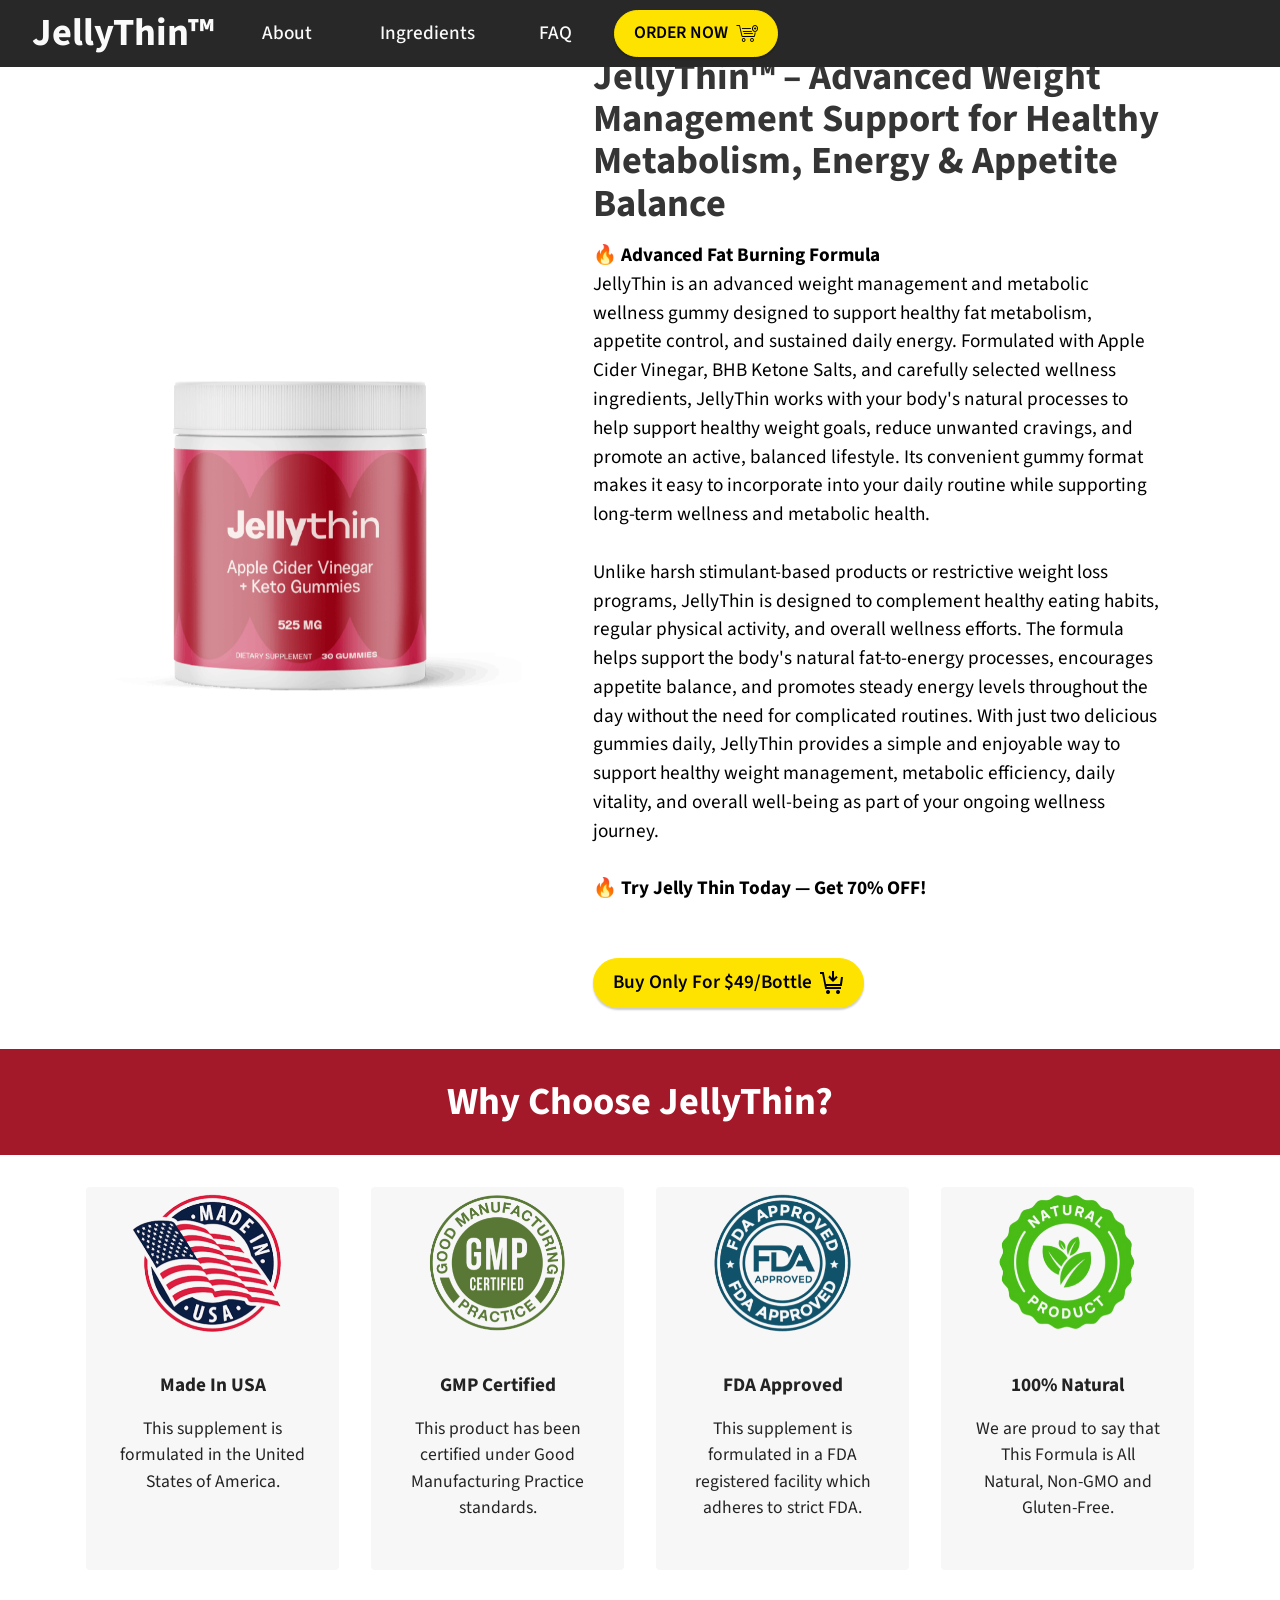
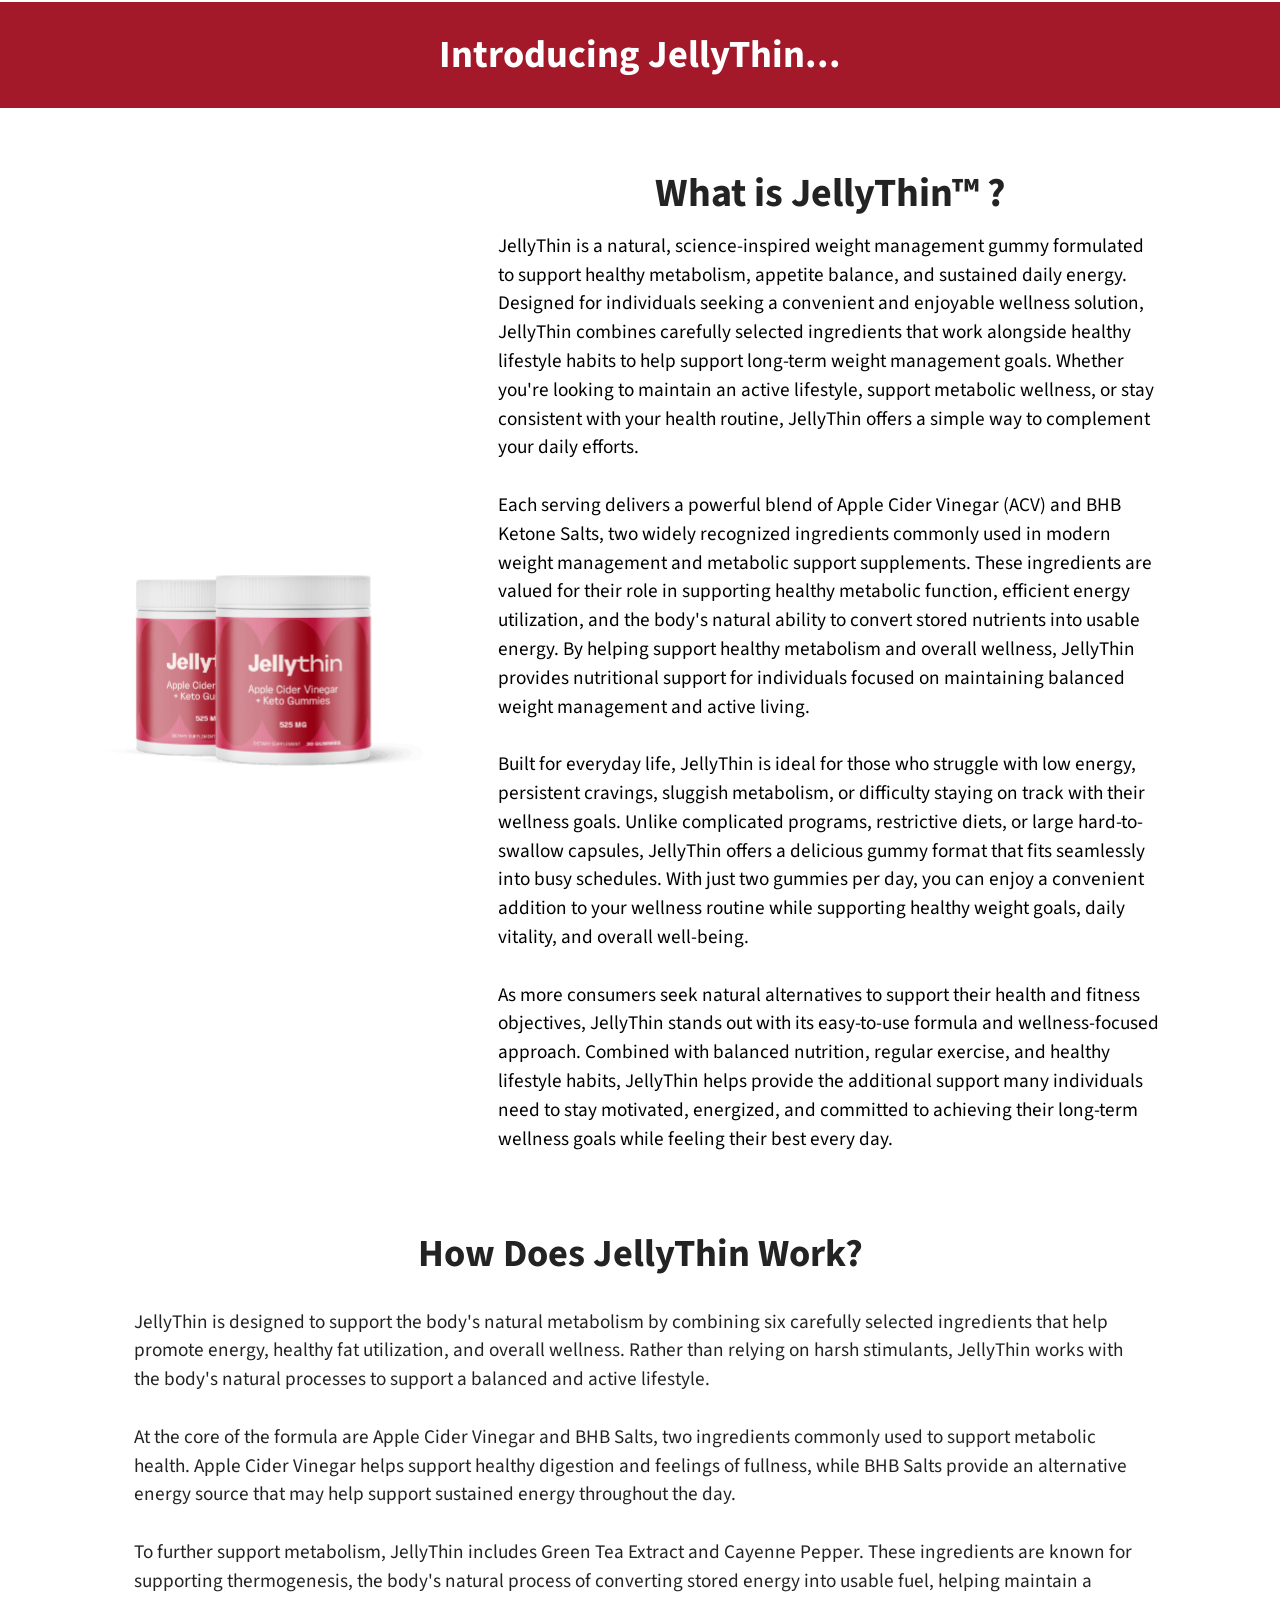
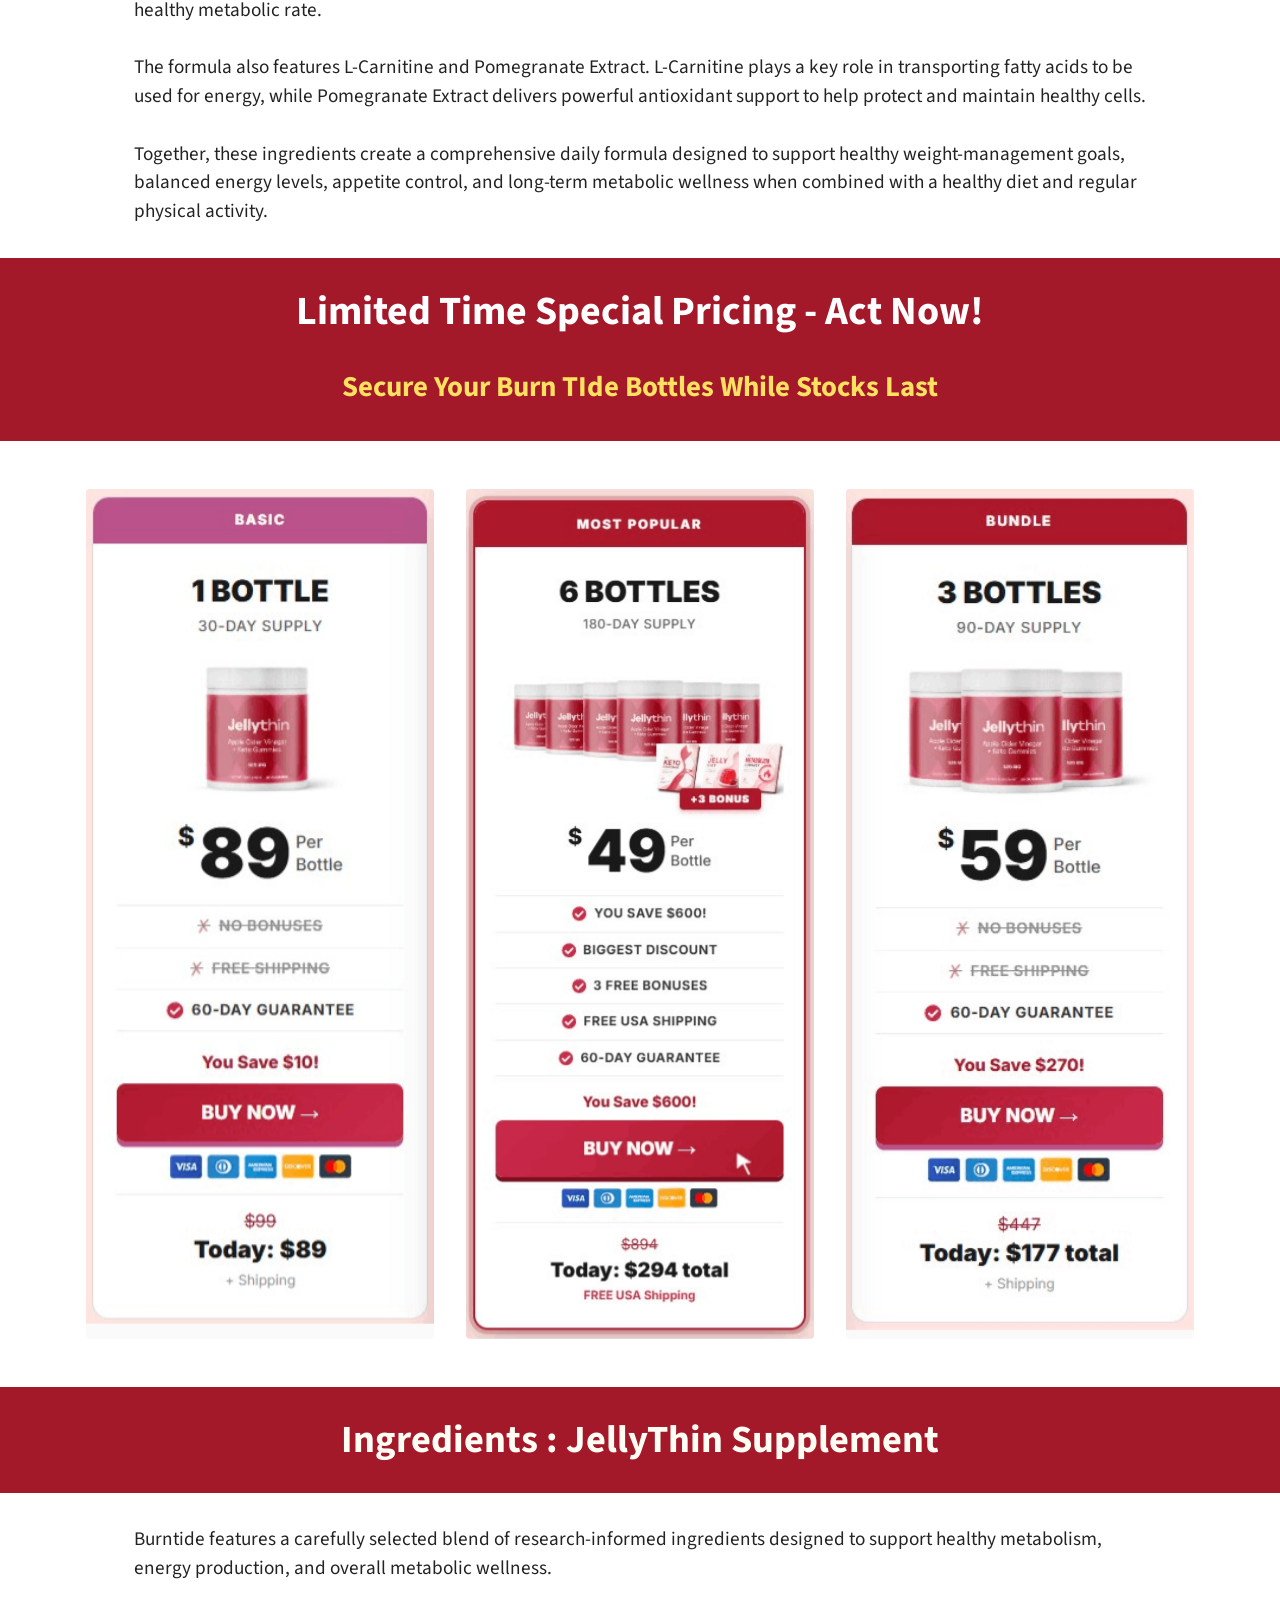
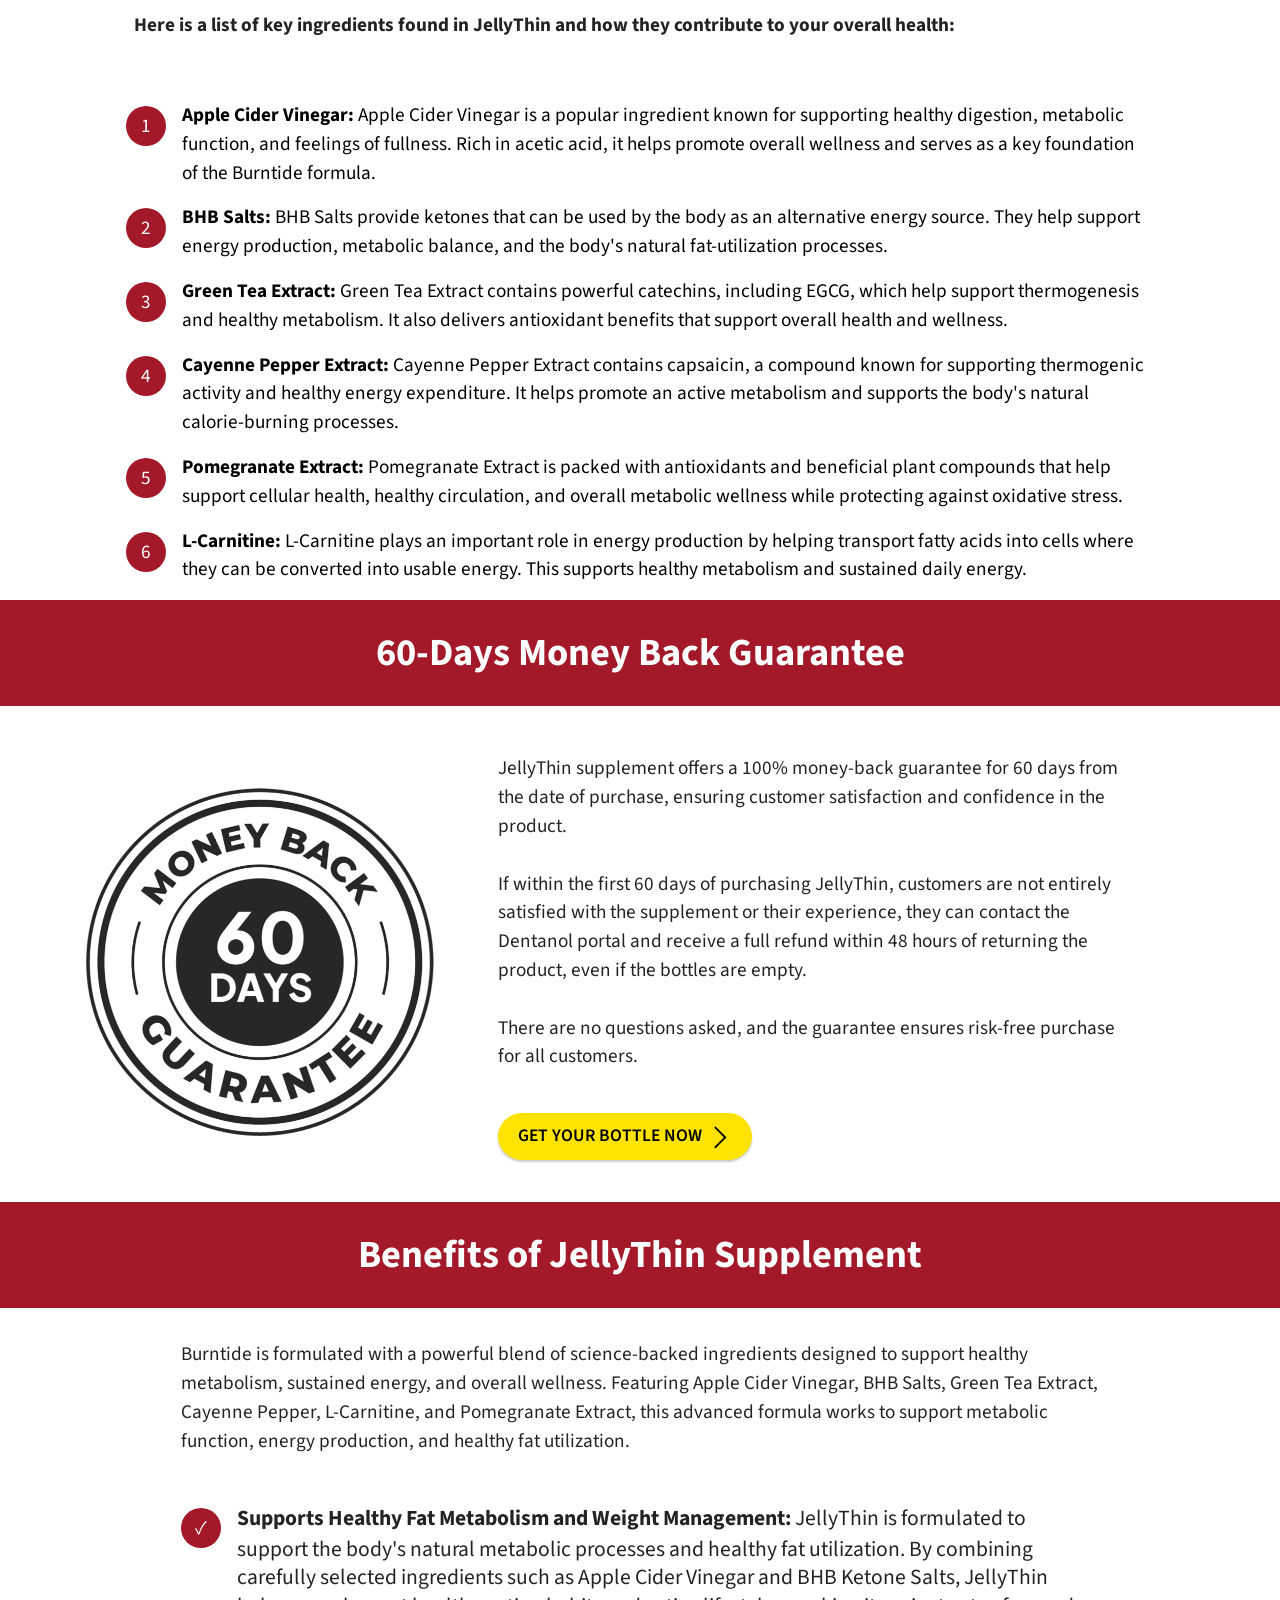
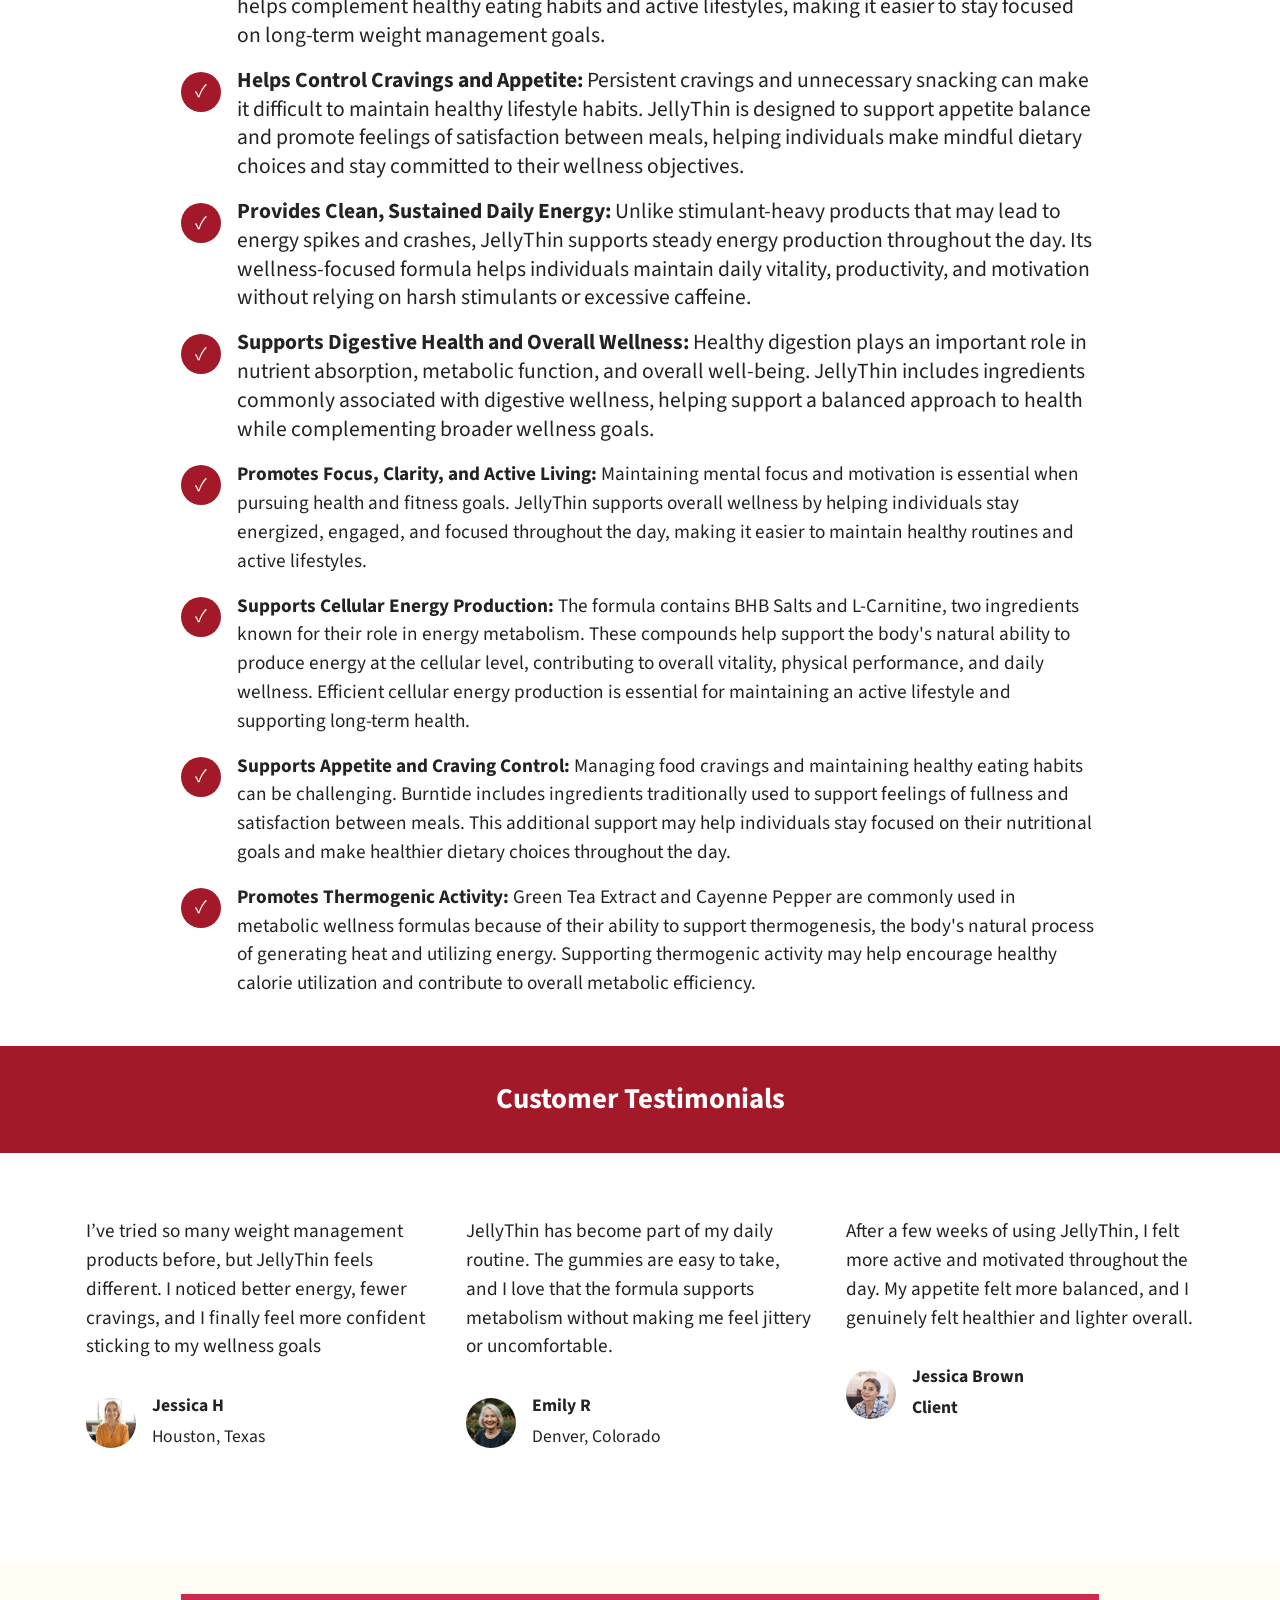
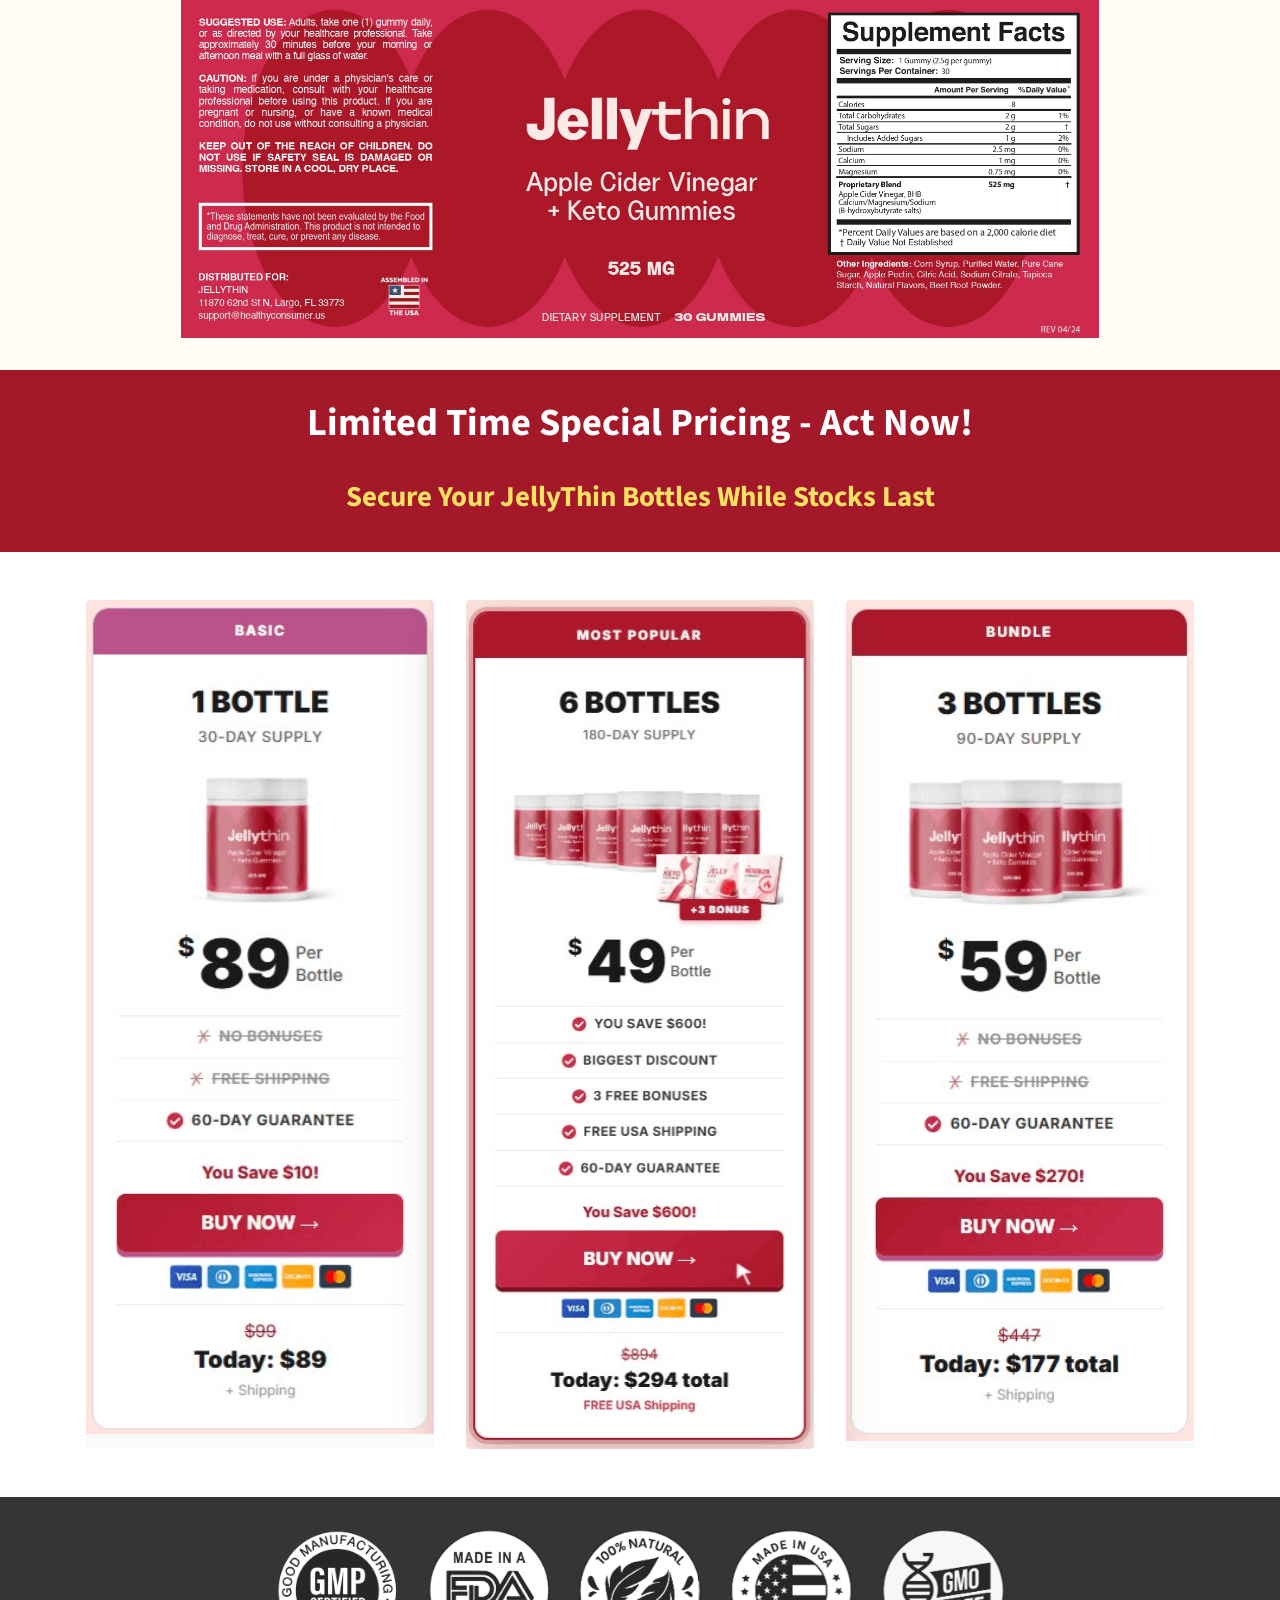
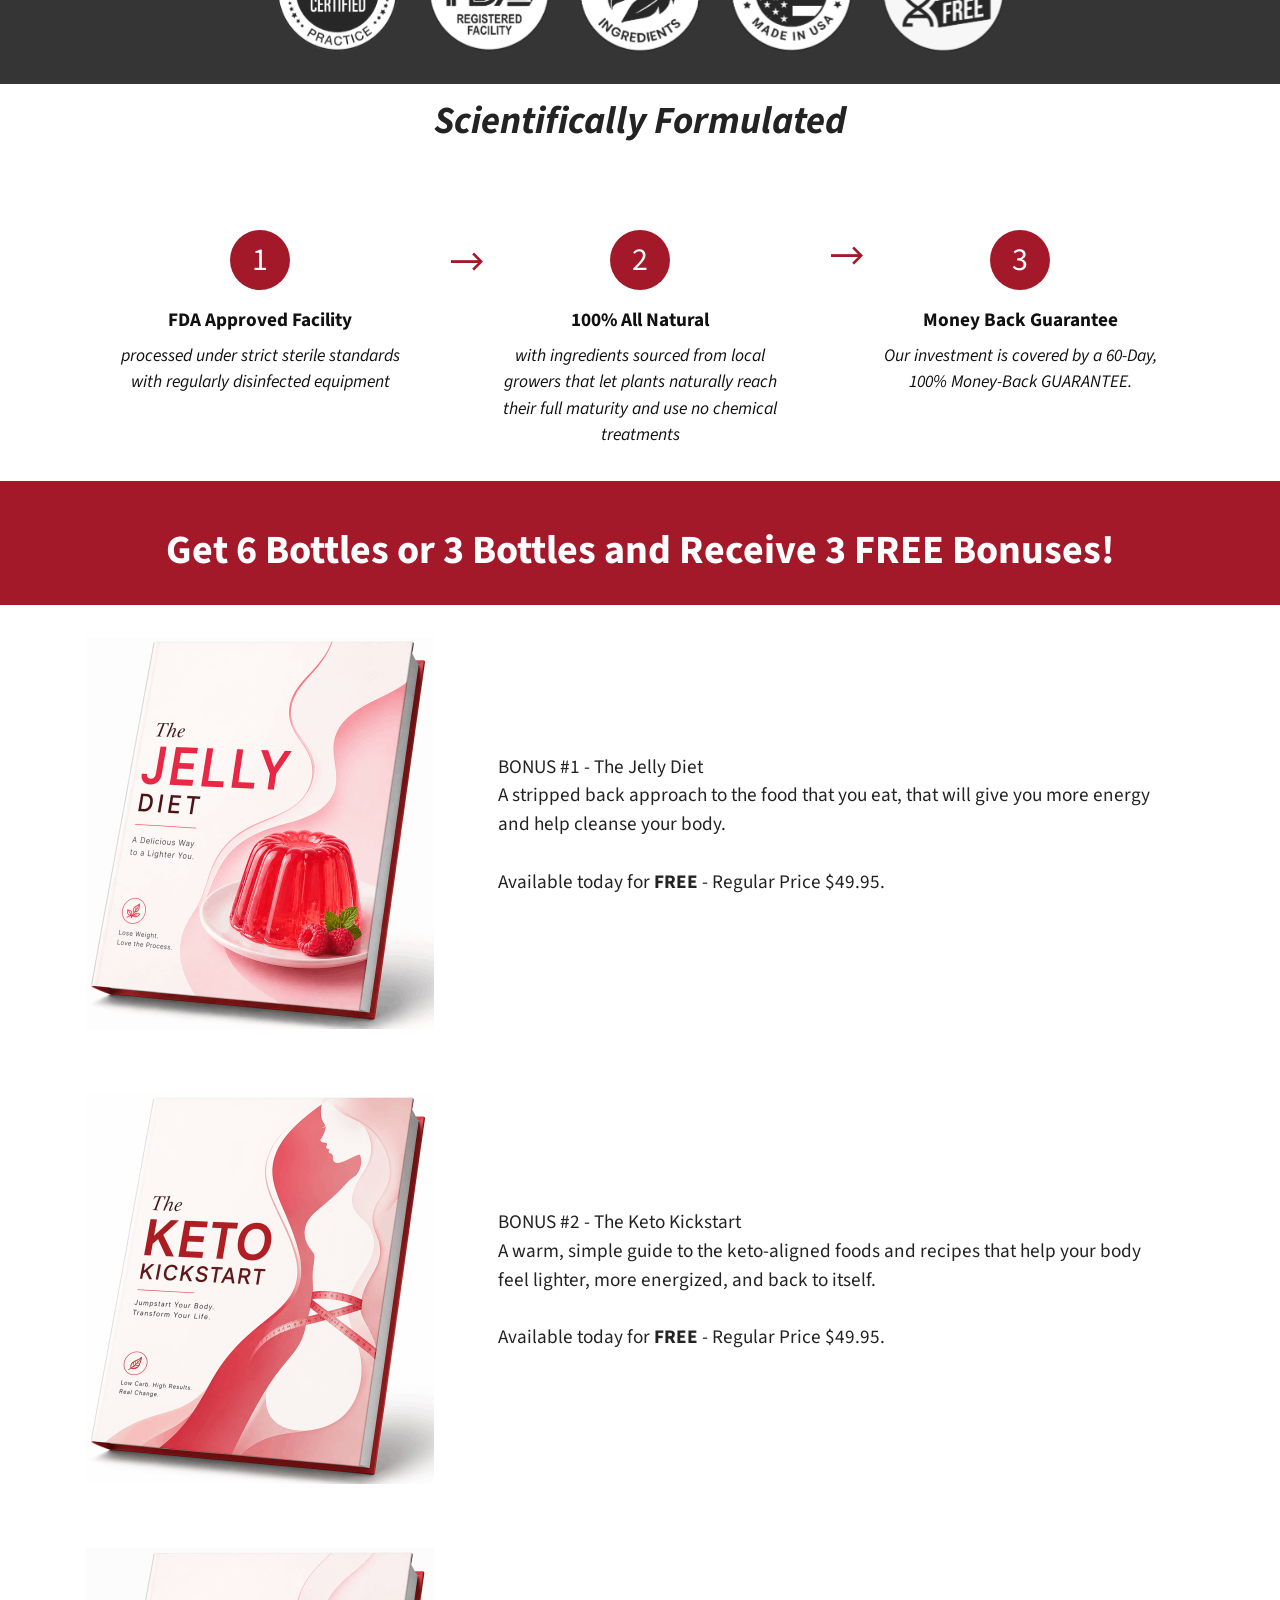
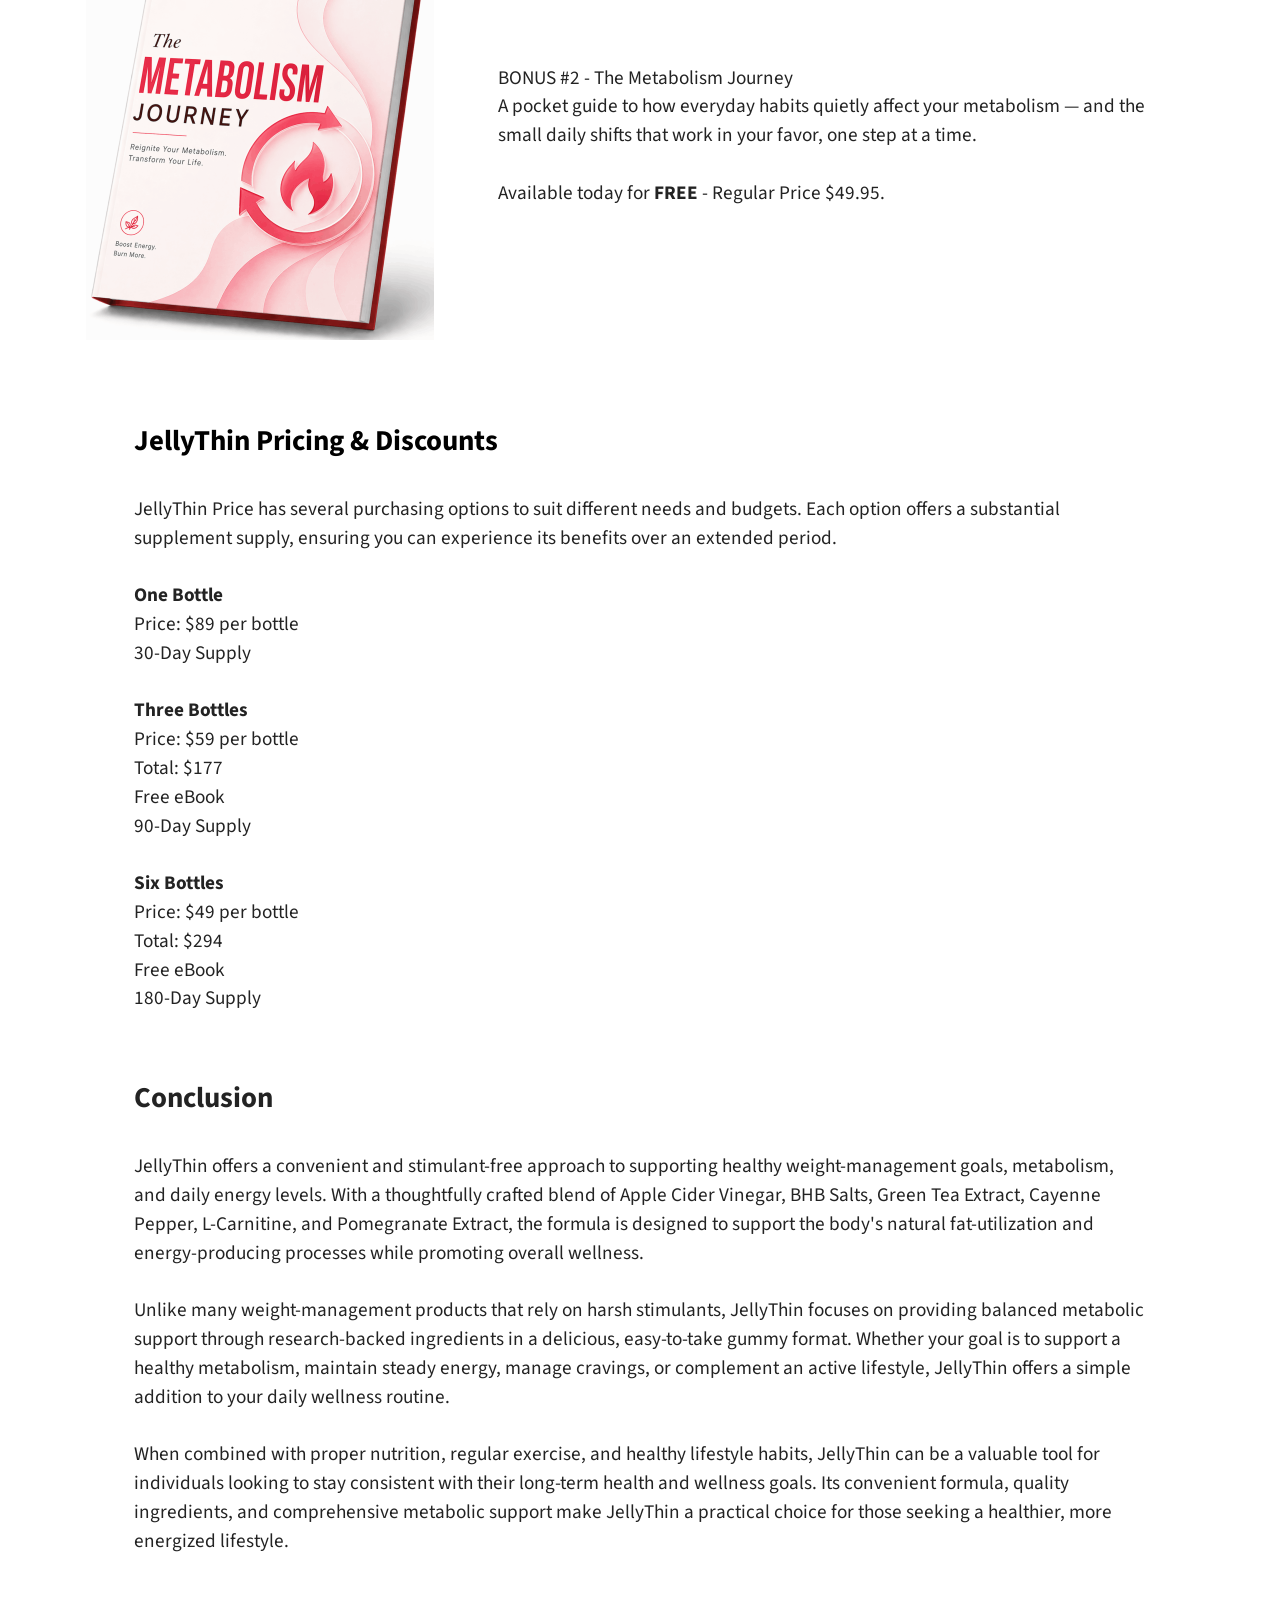
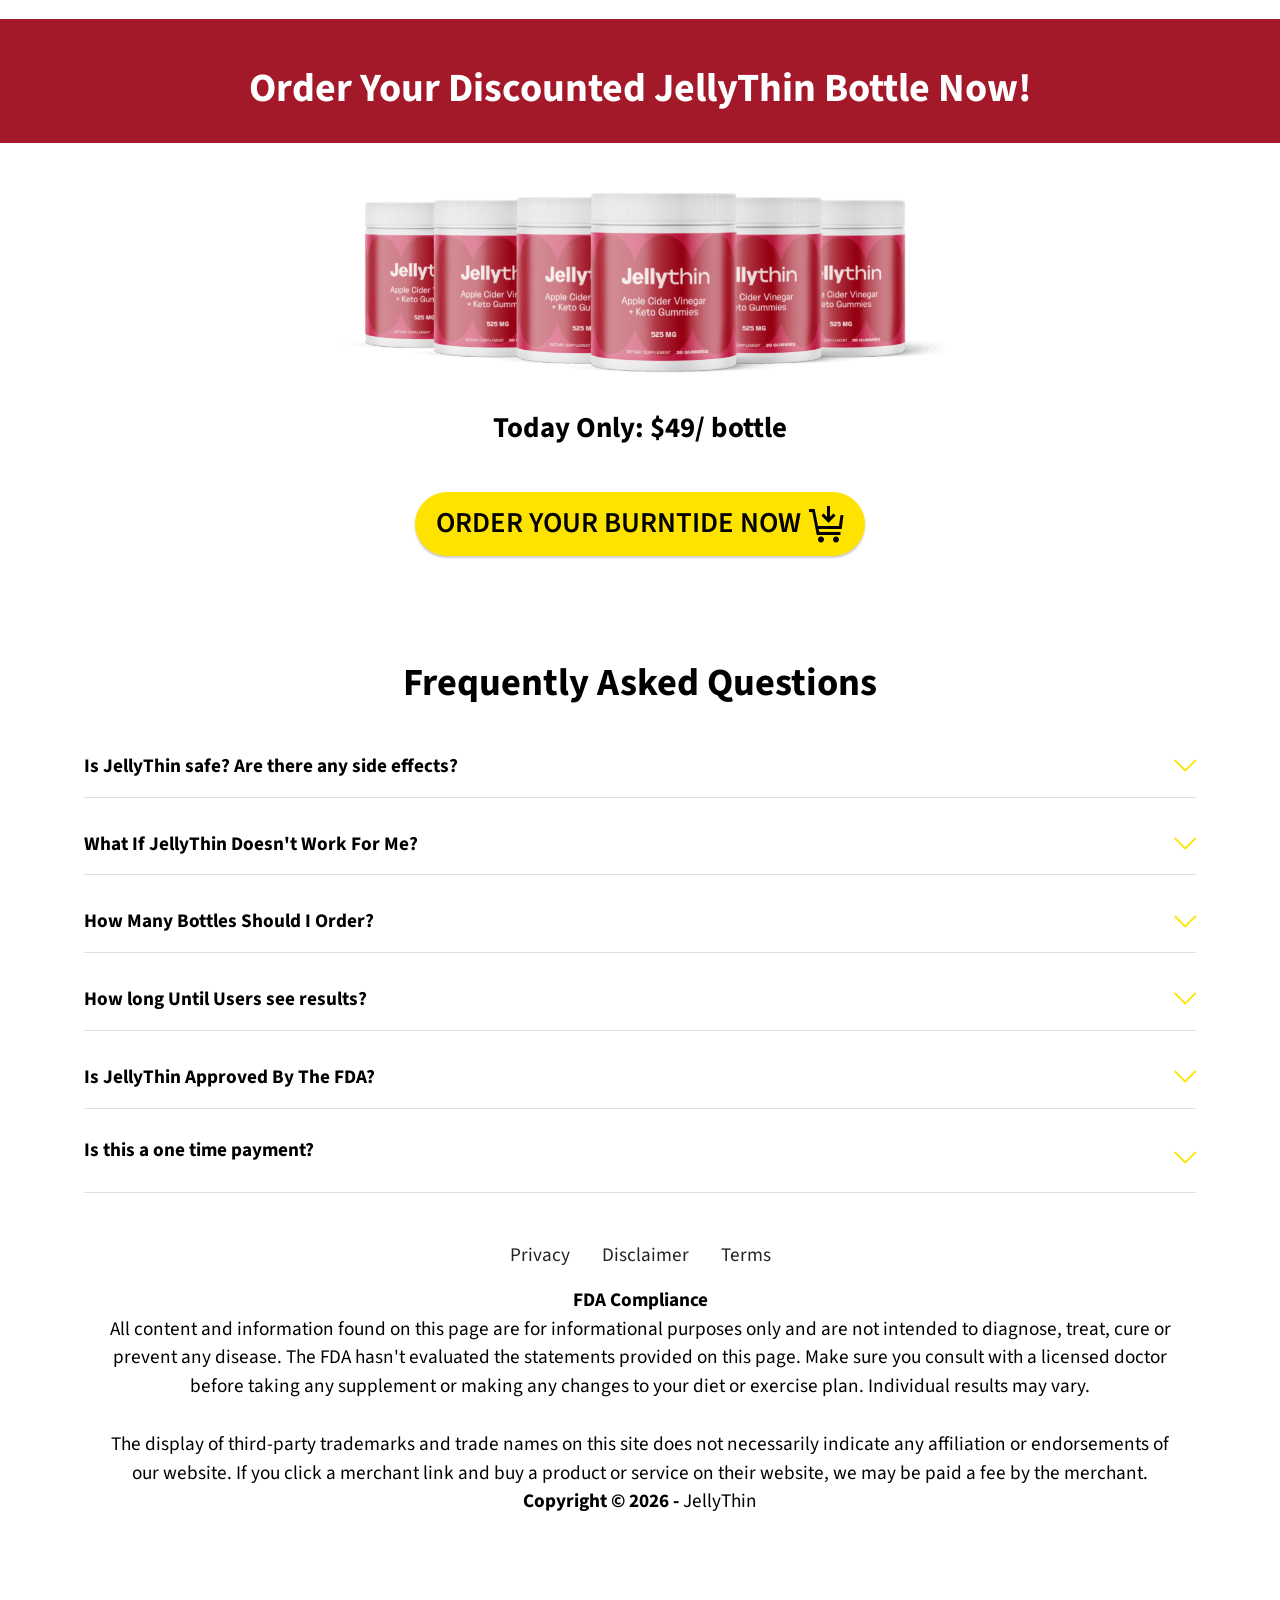
==== index.html @ e193b575 "Add files via upload" ====
<!DOCTYPE html>
<html lang="en">
<head>
  <!-- Site made with Mobirise Website Builder v5.9.18, https://mobirise.com -->
  <meta charset="UTF-8">
  <meta http-equiv="X-UA-Compatible" content="IE=edge">
  <meta name="generator" content="Mobirise v5.9.18, mobirise.com">
  <meta name="twitter:card" content="summary_large_image"/>
  <meta name="twitter:image:src" content="assets/images/index-meta.png">
  <meta property="og:image" content="assets/images/index-meta.png">
  <meta name="twitter:title" content="JellyThin™ Weight Management Gummies - USA | Official Website">
  <meta name="viewport" content="width=device-width, initial-scale=1, minimum-scale=1">
  <link rel="shortcut icon" href="assets/images/jellythin-128x108.png" type="image/x-icon">
  <meta name="description" content="JellyThin™ is a premium weight management gummy formulated with Apple Cider Vinegar and BHB Ketones to support healthy metabolism, appetite balance, daily energy, and long-term wellness goals.">
  
  <meta http-equiv="Content-Type" content="text/html; charset=UTF-8">

  <meta http-equiv="X-UA-Compatible" content="IE=edge">

  <meta name="keywords" content="JellyThin, JellyThin Gummies, JellyThin Review, Weight Management Gummies, Healthy Weight Management, Appetite Control Gummies, Healthy Metabolism Support, Metabolic Wellness, Apple Cider Vinegar Gummies, BHB Ketone Gummies, Fat Metabolism Support, Daily Energy Support, Healthy Lifestyle Supplement, Appetite Balance, Weight Support Formula, Energy and Metabolism Support, ACV Gummies for Weight Management, Natural Weight Management Supplement, Healthy Weight Goals, Wellness Gummies">

  <meta name="author" content="Jelly Tide">


   <html lang="en">

  <meta http-equiv="Content-Type" content="text/html; charset=UTF-8">

  <meta http-equiv="X-UA-Compatible" content="IE=edge">
  
  <title>JellyThin™ Weight Management Gummies - USA | Official Website</title>
  <link rel="stylesheet" href="assets/web/assets/mobirise-icons2/mobirise2.css">
  <link rel="stylesheet" href="assets/web/assets/mobirise-icons/mobirise-icons.css">
  <link rel="stylesheet" href="assets/bootstrap/css/bootstrap.min.css">
  <link rel="stylesheet" href="assets/bootstrap/css/bootstrap-grid.min.css">
  <link rel="stylesheet" href="assets/bootstrap/css/bootstrap-reboot.min.css">
  <link rel="stylesheet" href="assets/animatecss/animate.css">
  <link rel="stylesheet" href="assets/dropdown/css/style.css">
  <link rel="stylesheet" href="assets/socicon/css/styles.css">
  <link rel="stylesheet" href="assets/theme/css/style.css">
  <link rel="preload" href="https://fonts.googleapis.com/css?family=Source+Sans+Pro:200,200i,300,300i,400,400i,600,600i,700,700i,900,900i&display=swap" as="style" onload="this.onload=null;this.rel='stylesheet'">
  <noscript><link rel="stylesheet" href="https://fonts.googleapis.com/css?family=Source+Sans+Pro:200,200i,300,300i,400,400i,600,600i,700,700i,900,900i&display=swap"></noscript>
  <link rel="preload" as="style" href="assets/mobirise/css/mbr-additional.css?v=1CxIb4"><link rel="stylesheet" href="assets/mobirise/css/mbr-additional.css?v=1CxIb4" type="text/css">

   !-- Open Graph / Facebook -->

<meta property="og:type" content="website" />

<meta property="og:url" content="https://us-thejellythin.com" />

<meta property="og:title" content="Jelly Thin™ (OFFICIAL)" />

<meta property="og:description" content="JellyThin™ is a premium weight management gummy formulated with Apple Cider Vinegar and BHB Ketones to support healthy metabolism, appetite balance, daily energy, and long-term wellness goals." />



<!-- Twitter -->

<meta property="twitter:description" content="JellyThin™ is a premium weight management gummy formulated with Apple Cider Vinegar and BHB Ketones to support healthy metabolism, appetite balance, daily energy, and long-term wellness goals." />
  
  <meta name="referrer" content="no-referrer">

<meta name="keywords" content="JellyThin, JellyThin Gummies, JellyThin Review, Weight Management Gummies, Healthy Weight Management, Appetite Control Gummies, Healthy Metabolism Support, Metabolic Wellness, Apple Cider Vinegar Gummies, BHB Ketone Gummies, Fat Metabolism Support, Daily Energy Support, Healthy Lifestyle Supplement, Appetite Balance, Weight Support Formula, Energy and Metabolism Support, ACV Gummies for Weight Management, Natural Weight Management Supplement, Healthy Weight Goals, Wellness Gummies/>

<meta http-equiv='content-language' content='en-US'>
  
  
</head>
<body>
  
  <section data-bs-version="5.1" class="menu menu2 cid-tmA18yABu7" once="menu" id="menu2-s">
    
    <nav class="navbar navbar-dropdown navbar-fixed-top navbar-expand-lg">
        <div class="container-fluid">
            <div class="navbar-brand">
                
                <span class="navbar-caption-wrap"><a class="navbar-caption text-white text-primary display-2" href="/order">JellyThin™<br></a></span>
            </div>
            <button class="navbar-toggler" type="button" data-toggle="collapse" data-bs-toggle="collapse" data-target="#navbarSupportedContent" data-bs-target="#navbarSupportedContent" aria-controls="navbarNavAltMarkup" aria-expanded="false" aria-label="Toggle navigation">
                <div class="hamburger">
                    <span></span>
                    <span></span>
                    <span></span>
                    <span></span>
                </div>
            </button>
            <div class="collapse navbar-collapse" id="navbarSupportedContent">
                <ul class="navbar-nav nav-dropdown" data-app-modern-menu="true"><li class="nav-item"><a class="nav-link link text-white display-7" href="index.html#image1-1t">About&nbsp;</a></li>
                    <li class="nav-item"><a class="nav-link link text-white text-primary display-7" href="index.html#content9-6c">Ingredients</a>
                    </li><li class="nav-item"><a class="nav-link link text-white text-primary display-7" href="index.html#content16-19">FAQ</a></li></ul>
                
                <div class="navbar-buttons mbr-section-btn"><a class="btn btn-primary display-4" href="https://jellythin.com/funnelb3/af1/?aff_id=16686"><span class="mbri-cart-add mbr-iconfont mbr-iconfont-btn"></span>ORDER NOW</a></div>
            </div>
        </div>
    </nav>
</section>

<section data-bs-version="5.1" class="header11 cid-tmzZsiiIXk" id="header11-r">

    

    
    

    <div class="container">
        <div class="row justify-content-center">
            <div class="col-12 col-md-5 image-wrapper">
                <img class="w-100" src="assets/images/jellythin-674x567.png" alt="Jellythin Supplement">
            </div>
            <div class="col-12 col-md">
                <div class="text-wrapper text-center">
                    <h1 class="mbr-section-title mbr-fonts-style mb-3 display-2"><strong>JellyThin™ – Advanced Weight Management Support for Healthy Metabolism, Energy &amp; Appetite Balance</strong></h1>
                    <p class="mbr-text mbr-fonts-style display-7">🔥<strong> Advanced Fat Burning Formula</strong><br>JellyThin is an advanced weight management and metabolic wellness gummy designed to support healthy fat metabolism, appetite control, and sustained daily energy. Formulated with Apple Cider Vinegar, BHB Ketone Salts, and carefully selected wellness ingredients, JellyThin works with your body's natural processes to help support healthy weight goals, reduce unwanted cravings, and promote an active, balanced lifestyle. Its convenient gummy format makes it easy to incorporate into your daily routine while supporting long-term wellness and metabolic health.<br><br>Unlike harsh stimulant-based products or restrictive weight loss programs, JellyThin is designed to complement healthy eating habits, regular physical activity, and overall wellness efforts. The formula helps support the body's natural fat-to-energy processes, encourages appetite balance, and promotes steady energy levels throughout the day without the need for complicated routines. With just two delicious gummies daily, JellyThin provides a simple and enjoyable way to support healthy weight management, metabolic efficiency, daily vitality, and overall well-being as part of your ongoing wellness journey.<br><br><strong>🔥 Try Jelly Thin Today — Get 70% OFF!<br></strong>&nbsp;<br></p>
                    <div class="mbr-section-btn mt-3"><a class="btn btn-primary display-7" href="https://jellythin.com/funnelb3/af1/?aff_id=16686"><span class="mobi-mbri mobi-mbri-cart-add mbr-iconfont mbr-iconfont-btn"></span> Buy Only For $49/Bottle</a></div>
                </div>
            </div>
        </div>
    </div>
</section>

<section data-bs-version="5.1" class="content4 cid-ttAOq4Ii7G" id="content4-4n">
    

    
    
    <div class="container">
        <div class="row justify-content-center">
            <div class="title col-md-12 col-lg-4">
                
                
                
            </div>
        </div>
    </div>
</section>

<section data-bs-version="5.1" class="content4 cid-tnOg2SSYOC" id="content4-2b">
    

    
    
    <div class="container-fluid">
        <div class="row justify-content-center">
            <div class="title col-md-12 col-lg-12">
                <h3 class="mbr-section-title mbr-fonts-style align-center mb-4 display-2"><strong>Why Choose JellyThin?</strong></h3>
                
                
            </div>
        </div>
    </div>
</section>

<section data-bs-version="5.1" class="gallery3 cid-tnOdgKPWFd" id="gallery3-2a">
    
    
    <div class="container">
        
        <div class="row mt-4">
            <div class="item features-image сol-12 col-md-6 col-lg-3 active">
                <div class="item-wrapper">
                    <div class="item-img">
                        <img src="assets/images/made-in-usa-500x300.png" alt="Made In USA" data-slide-to="0" data-bs-slide-to="0">
                    </div>
                    <div class="item-content">
                        <h5 class="item-title mbr-fonts-style display-7"><strong>Made In USA</strong></h5>
                        
                        <p class="mbr-text mbr-fonts-style mt-3 display-4">This supplement is formulated in the United States of America.<br></p>
                    </div>
                    
                </div>
            </div><div class="item features-image сol-12 col-md-6 col-lg-3">
                <div class="item-wrapper">
                    <div class="item-img">
                        <img src="assets/images/gmp-certified-500x300.png" alt="GMP Certified" data-slide-to="1" data-bs-slide-to="1">
                    </div>
                    <div class="item-content">
                        <h5 class="item-title mbr-fonts-style display-7"><strong>GMP Certified</strong></h5>
                        
                        <p class="mbr-text mbr-fonts-style mt-3 display-4">This product has been certified under Good Manufacturing Practice standards.<br></p>
                    </div>
                    
                </div>
            </div><div class="item features-image сol-12 col-md-6 col-lg-3">
                <div class="item-wrapper">
                    <div class="item-img">
                        <img src="assets/images/fda-500x300.png" alt="FDA Approved" data-slide-to="2" data-bs-slide-to="2">
                    </div>
                    <div class="item-content">
                        <h5 class="item-title mbr-fonts-style display-7"><strong>FDA Approved</strong></h5>
                        
                        <p class="mbr-text mbr-fonts-style mt-3 display-4">This supplement is formulated in a FDA registered facility which adheres to strict FDA.<br></p>
                    </div>
                    
                </div>
            </div><div class="item features-image сol-12 col-md-6 col-lg-3">
                <div class="item-wrapper">
                    <div class="item-img">
                        <img src="assets/images/natural-product-500x300.png" alt="Natural Product" title="" data-slide-to="3" data-bs-slide-to="3">
                    </div>
                    <div class="item-content">
                        <h5 class="item-title mbr-fonts-style display-7"><strong>100% Natural</strong></h5>
                        
                        <p class="mbr-text mbr-fonts-style mt-3 display-4">We are proud to say that This Formula is All Natural, Non-GMO and Gluten-Free.<br></p>
                    </div>
                    
                </div>
            </div>
            
            
            
        </div>
    </div>
</section>

<section data-bs-version="5.1" class="content4 cid-uyVOeL6cnI" id="content4-6v">
    

    
    
    <div class="container">
        <div class="row justify-content-center">
            <div class="title col-md-12 col-lg-10">
                <h3 class="mbr-section-title mbr-fonts-style align-center mb-4 display-2"><strong>Introducing JellyThin...</strong></h3>
                
                
            </div>
        </div>
    </div>
</section>

<section data-bs-version="5.1" class="image1 cid-tmIu46GhV9" id="image1-1t">
    

    
    

    <div class="container">
        <div class="row align-items-center">
            <div class="col-12 col-lg-4">
                <div class="image-wrapper">
                    <img src="assets/images/jellythin-2-696x459.png" alt="Jelly Thin gummies">
                    
                </div>
            </div>
            <div class="col-12 col-lg">
                <div class="text-wrapper">
                    <h3 class="mbr-section-title mbr-fonts-style mb-3 display-1"><strong>What is JellyThin™ ?</strong></h3>
                    <p class="mbr-text mbr-fonts-style display-7">JellyThin is a natural, science-inspired weight management gummy formulated to support healthy metabolism, appetite balance, and sustained daily energy. Designed for individuals seeking a convenient and enjoyable wellness solution, JellyThin combines carefully selected ingredients that work alongside healthy lifestyle habits to help support long-term weight management goals. Whether you're looking to maintain an active lifestyle, support metabolic wellness, or stay consistent with your health routine, JellyThin offers a simple way to complement your daily efforts.<br><br>Each serving delivers a powerful blend of Apple Cider Vinegar (ACV) and BHB Ketone Salts, two widely recognized ingredients commonly used in modern weight management and metabolic support supplements. These ingredients are valued for their role in supporting healthy metabolic function, efficient energy utilization, and the body's natural ability to convert stored nutrients into usable energy. By helping support healthy metabolism and overall wellness, JellyThin provides nutritional support for individuals focused on maintaining balanced weight management and active living.<br><br>Built for everyday life, JellyThin is ideal for those who struggle with low energy, persistent cravings, sluggish metabolism, or difficulty staying on track with their wellness goals. Unlike complicated programs, restrictive diets, or large hard-to-swallow capsules, JellyThin offers a delicious gummy format that fits seamlessly into busy schedules. With just two gummies per day, you can enjoy a convenient addition to your wellness routine while supporting healthy weight goals, daily vitality, and overall well-being.<br><br>As more consumers seek natural alternatives to support their health and fitness objectives, JellyThin stands out with its easy-to-use formula and wellness-focused approach. Combined with balanced nutrition, regular exercise, and healthy lifestyle habits, JellyThin helps provide the additional support many individuals need to stay motivated, energized, and committed to achieving their long-term wellness goals while feeling their best every day.<br></p>
                </div>
            </div>
        </div>
    </div>
</section>

<section data-bs-version="5.1" class="content5 cid-tnOuGhRGpc" id="content5-2k">
    
    <div class="container">
        <div class="row justify-content-center">
            <div class="col-md-12 col-lg-11">
                <h3 class="mbr-section-title mbr-fonts-style mb-4 display-2"><div><strong>How Does JellyThin Work?</strong></div></h3>
                
                <p class="mbr-text mbr-fonts-style display-7">JellyThin is designed to support the body's natural metabolism by combining six carefully selected ingredients that help promote energy, healthy fat utilization, and overall wellness. Rather than relying on harsh stimulants, JellyThin works with the body's natural processes to support a balanced and active lifestyle.
<br>
<br>At the core of the formula are Apple Cider Vinegar and BHB Salts, two ingredients commonly used to support metabolic health. Apple Cider Vinegar helps support healthy digestion and feelings of fullness, while BHB Salts provide an alternative energy source that may help support sustained energy throughout the day.
<br>
<br>To further support metabolism, JellyThin includes Green Tea Extract and Cayenne Pepper. These ingredients are known for supporting thermogenesis, the body's natural process of converting stored energy into usable fuel, helping maintain a healthy metabolic rate.
<br>
<br>The formula also features L-Carnitine and Pomegranate Extract. L-Carnitine plays a key role in transporting fatty acids to be used for energy, while Pomegranate Extract delivers powerful antioxidant support to help protect and maintain healthy cells.
<br>
<br>Together, these ingredients create a comprehensive daily formula designed to support healthy weight-management goals, balanced energy levels, appetite control, and long-term metabolic wellness when combined with a healthy diet and regular physical activity.&nbsp;<br></p>
            </div>
        </div>
    </div>
</section>

<section data-bs-version="5.1" class="content4 cid-tmIwfc7iXI" id="content4-1u">
    

    
    
    <div class="container">
        <div class="row justify-content-center">
            <div class="title col-md-12 col-lg-12">
                <h3 class="mbr-section-title mbr-fonts-style align-center mb-4 display-1"><div><strong>Limited Time Special Pricing - Act Now!</strong></div></h3>
                <h4 class="mbr-section-subtitle align-center mbr-fonts-style mb-4 display-5"><strong>Secure Your Burn TIde Bottles While Stocks Last</strong></h4>
                
            </div>
        </div>
    </div>
</section>

<section data-bs-version="5.1" class="gallery3 cid-vmK4zRkLvN" id="gallery3-7u">
    
    
    <div class="container">
        
        <div class="row mt-4">
            <div class="item features-image сol-12 col-md-6 col-lg-4">
                <div class="item-wrapper">
                    <div class="item-img">
                        <a href="https://jellythin.com/funnelb3/af1/?aff_id=16686"><img src="assets/images/jellythin-1bottle-price-294x705.png" alt="Jelly Thin 1 bottle"></a>
                    </div>
                    
                    
                </div>
            </div>
            <div class="item features-image сol-12 col-md-6 col-lg-4">
                <div class="item-wrapper">
                    <div class="item-img">
                        <a href="https://jellythin.com/funnelb3/af1/?aff_id=16686"><img src="assets/images/jellythin-6bottle-price-342x835.png" alt="Jelly Thin 6 bottle"></a>
                    </div>
                    
                    
                </div>
            </div>
            <div class="item features-image сol-12 col-md-6 col-lg-4">
                <div class="item-wrapper">
                    <div class="item-img">
                        <a href="https://jellythin.com/funnelb3/af1/?aff_id=16686"><img src="assets/images/jellythin-3bottle-price-293x708.png" alt="Jelly Thin 3 bottle"></a>
                    </div>
                    
                    
                </div>
            </div>
            
        </div>
    </div>
</section>

<section data-bs-version="5.1" class="content4 cid-vixrSclEuD" id="content4-79">
    

    
    
    <div class="container">
        <div class="row justify-content-center">
            <div class="title col-md-12 col-lg-10">
                <h3 class="mbr-section-title mbr-fonts-style align-center mb-4 display-2"><strong>Ingredients : JellyThin Supplement</strong></h3>
                
                
            </div>
        </div>
    </div>
</section>

<section data-bs-version="5.1" class="content5 cid-vixsZU9E52" id="content5-7a">
    
    <div class="container">
        <div class="row justify-content-center">
            <div class="col-md-12 col-lg-11">
                
                
                <p class="mbr-text mbr-fonts-style display-7">Burntide features a carefully selected blend of research-informed ingredients designed to support healthy metabolism, energy production, and overall metabolic wellness.<br><br><strong>Here is a list of key ingredients found in&nbsp;JellyThin and how they contribute to your overall health: 
<br></strong>
<br></p>
            </div>
        </div>
    </div>
</section>

<section data-bs-version="5.1" class="content9 cid-tBZlr2ESDv" id="content9-6c">
    

    <div class="container">
        <div class="row justify-content-center">
            <div class="counter-container col-md-12 col-lg-11">
                
                <div class="mbr-text mbr-fonts-style display-7">
                    <ol>
                        <li><strong>Apple Cider Vinegar: </strong>Apple Cider Vinegar is a popular ingredient known for supporting healthy digestion, metabolic function, and feelings of fullness. Rich in acetic acid, it helps promote overall wellness and serves as a key foundation of the Burntide formula.</li><li><strong>BHB Salts: </strong>BHB Salts provide ketones that can be used by the body as an alternative energy source. They help support energy production, metabolic balance, and the body's natural fat-utilization processes.</li><li><strong>Green Tea Extract:</strong> Green Tea Extract contains powerful catechins, including EGCG, which help support thermogenesis and healthy metabolism. It also delivers antioxidant benefits that support overall health and wellness.</li><li><strong>Cayenne Pepper Extract:</strong> Cayenne Pepper Extract contains capsaicin, a compound known for supporting thermogenic activity and healthy energy expenditure. It helps promote an active metabolism and supports the body's natural calorie-burning processes.</li><li><strong>Pomegranate Extract:</strong> Pomegranate Extract is packed with antioxidants and beneficial plant compounds that help support cellular health, healthy circulation, and overall metabolic wellness while protecting against oxidative stress.</li><li><strong>L-Carnitine:</strong> L-Carnitine plays an important role in energy production by helping transport fatty acids into cells where they can be converted into usable energy. This supports healthy metabolism and sustained daily energy.</li><li><strong>
</strong></li><li><strong>
</strong></li><li><strong>
</strong></li><li><strong>
</strong></li><li><strong>
</strong></li><li><strong>
</strong></li><li><strong>
</strong></li><li><strong>
</strong></li><li><strong>
</strong></li><li><strong>
</strong></li><li><strong>
</strong></li><li><strong>
</strong></li><li><strong>
</strong></li></ol><ol>
                    </ol>
                </div>
            </div>
        </div>
    </div>
</section>

<section data-bs-version="5.1" class="content4 cid-vixykXWLWN" id="content4-7b">
    

    
    
    <div class="container">
        <div class="row justify-content-center">
            <div class="title col-md-12 col-lg-10">
                <h3 class="mbr-section-title mbr-fonts-style align-center mb-4 display-2"><strong>60-Days Money Back Guarantee</strong></h3>
                
                
            </div>
        </div>
    </div>
</section>

<section data-bs-version="5.1" class="features7 cid-v7ls8mOong" id="features7-76">
    <!---->
    

    
    
    <div class="container">
        <div class="card-wrapper">
            <div class="row align-items-center">
                <div class="col-12 col-lg-4">
                    <div class="image-wrapper">
                        <img src="assets/images/60-days-money-back-685x685.png" alt="Money Back Guarantee">
                    </div>
                </div>
                <div class="col-12 col-lg">
                    <div class="text-box">
                        
                        <p class="mbr-text mbr-fonts-style display-7">JellyThin supplement offers a 100% money-back guarantee for 60 days from the date of purchase, ensuring customer satisfaction and confidence in the product.
<br>
<br>If within the first 60 days of purchasing JellyThin, customers are not entirely satisfied with the supplement or their experience, they can contact the Dentanol portal and receive a full refund within 48 hours of returning the product, even if the bottles are empty.
<br>
<br>There are no questions asked, and the guarantee ensures risk-free purchase for all customers.</p>
                        
                        <div class="mbr-section-btn pt-3"><a href="https://jellythin.com/funnelb3/af1/?aff_id=16686" class="btn btn-primary display-4"><span class="mobi-mbri mobi-mbri-arrow-next mbr-iconfont mbr-iconfont-btn"></span>GET YOUR BOTTLE NOW</a></div>
                    </div>
                </div>
            </div>
        </div>
    </div>
</section>

<section data-bs-version="5.1" class="content4 cid-vixzAnh8B6" id="content4-7c">
    

    
    
    <div class="container">
        <div class="row justify-content-center">
            <div class="title col-md-12 col-lg-10">
                <h3 class="mbr-section-title mbr-fonts-style align-center mb-4 display-2"><strong>Benefits of JellyThin Supplement</strong></h3>
                
                
            </div>
        </div>
    </div>
</section>

<section data-bs-version="5.1" class="content5 cid-vixzSzA3Qo" id="content5-7d">
    
    <div class="container">
        <div class="row justify-content-center">
            <div class="col-md-12 col-lg-10">
                
                
                <p class="mbr-text mbr-fonts-style display-7">Burntide is formulated with a powerful blend of science-backed ingredients designed to support healthy metabolism, sustained energy, and overall wellness. Featuring Apple Cider Vinegar, BHB Salts, Green Tea Extract, Cayenne Pepper, L-Carnitine, and Pomegranate Extract, this advanced formula works to support metabolic function, energy production, and healthy fat utilization.&nbsp;<br></p>
            </div>
        </div>
    </div>
</section>

<section data-bs-version="5.1" class="content8 cid-vixAten3ic" id="content8-7e">
    
    <div class="container">
        <div class="row justify-content-center">
            <div class="counter-container col-md-12 col-lg-10">
                
                <div class="mbr-text mbr-fonts-style display-7">
                    <ul>
                        <li><strong style="font-size: calc(1.07rem + 0.13 * ((100vw - 20rem) / 28));">Supports Healthy Fat Metabolism and Weight Management: </strong><span style="font-size: calc(1.07rem + 0.13 * ((100vw - 20rem) / 28));">JellyThin is formulated to support the body's natural metabolic processes and healthy fat utilization. By combining carefully selected ingredients such as Apple Cider Vinegar and BHB Ketone Salts, JellyThin helps complement healthy eating habits and active lifestyles, making it easier to stay focused on long-term weight management goals.</span></li><li><span style="font-size: calc(1.07rem + 0.13 * ((100vw - 20rem) / 28));"><strong>Helps Control Cravings and Appetite:</strong>&nbsp;Persistent cravings and unnecessary snacking can make it difficult to maintain healthy lifestyle habits. JellyThin is designed to support appetite balance and promote feelings of satisfaction between meals, helping individuals make mindful dietary choices and stay committed to their wellness objectives.</span></li><li><span style="font-size: calc(1.07rem + 0.13 * ((100vw - 20rem) / 28));"><strong>Provides Clean, Sustained Daily Energy:</strong>&nbsp;Unlike stimulant-heavy products that may lead to energy spikes and crashes, JellyThin supports steady energy production throughout the day. Its wellness-focused formula helps individuals maintain daily vitality, productivity, and motivation without relying on harsh stimulants or excessive caffeine.</span></li><li><span style="font-size: calc(1.07rem + 0.13 * ((100vw - 20rem) / 28));"><strong>Supports Digestive Health and Overall Wellness:</strong>&nbsp;Healthy digestion plays an important role in nutrient absorption, metabolic function, and overall well-being. JellyThin includes ingredients commonly associated with digestive wellness, helping support a balanced approach to health while complementing broader wellness goals.</span></li><li><strong>Promotes Focus, Clarity, and Active Living:</strong> Maintaining mental focus and motivation is essential when pursuing health and fitness goals. JellyThin supports overall wellness by helping individuals stay energized, engaged, and focused throughout the day, making it easier to maintain healthy routines and active lifestyles.</li><li><strong>Supports Cellular Energy Production:</strong> The formula contains BHB Salts and L-Carnitine, two ingredients known for their role in energy metabolism. These compounds help support the body's natural ability to produce energy at the cellular level, contributing to overall vitality, physical performance, and daily wellness. Efficient cellular energy production is essential for maintaining an active lifestyle and supporting long-term health.</li><li><strong>Supports Appetite and Craving Control:</strong> Managing food cravings and maintaining healthy eating habits can be challenging. Burntide includes ingredients traditionally used to support feelings of fullness and satisfaction between meals. This additional support may help individuals stay focused on their nutritional goals and make healthier dietary choices throughout the day.</li><li><strong>Promotes Thermogenic Activity:</strong> Green Tea Extract and Cayenne Pepper are commonly used in metabolic wellness formulas because of their ability to support thermogenesis, the body's natural process of generating heat and utilizing energy. Supporting thermogenic activity may help encourage healthy calorie utilization and contribute to overall metabolic efficiency.</li>
                    </ul>
                </div>
            </div>
        </div>
    </div>
</section>

<section data-bs-version="5.1" class="content4 cid-vmJORDZarS" id="content4-7o">
    

    
    
    <div class="container">
        <div class="row justify-content-center">
            <div class="title col-md-12 col-lg-10">
                
                <h4 class="mbr-section-subtitle align-center mbr-fonts-style mb-4 display-5"><strong>Customer Testimonials</strong></h4>
                
            </div>
        </div>
    </div>
</section>

<section data-bs-version="5.1" class="testimonials2 cid-vmJPxXYHaG" id="testimonials2-7q">
    
    
    
    
    <div class="container">
        
        <div class="row justify-content-center">
            <div class="item features-without-image mb-5 col-12 col-md-4">
                <div class="item-wrapper">
                    <p class="mbr-text mbr-fonts-style mb-4 display-7">I’ve tried so many weight management products before, but JellyThin feels different. I noticed better energy, fewer cravings, and I finally feel more confident sticking to my wellness goals</p>
                    <div class="d-flex mb-md-0 mb-4">
                        <div class="image-wrapper">
                            <img src="assets/images/jellythin-reviews1-100x100.png" alt="Jelly Thin Review 1">
                        </div>
                        <div class="text-wrapper">
                            <p class="name mbr-fonts-style mb-1 display-4"><strong>Jessica H</strong></p>
                            <p class="position mbr-fonts-style display-4">Houston, Texas</p>
                        </div>
                    </div>
                </div>
            </div>
            <div class="item features-without-image mb-5 col-12 col-md-4">
                <div class="item-wrapper">
                    <p class="mbr-text mbr-fonts-style mb-4 display-7">JellyThin has become part of my daily routine. The gummies are easy to take, and I love that the formula supports metabolism without making me feel jittery or uncomfortable.</p>
                    <div class="d-flex mb-md-0 mb-4">
                        <div class="image-wrapper">
                            <img src="assets/images/jellythin-reviews2-100x100.png" alt="Jelly Thin Review 2">
                        </div>
                        <div class="text-wrapper">
                            <p class="name mbr-fonts-style mb-1 display-4"><strong>Emily R</strong></p>
                            <p class="position mbr-fonts-style display-4">Denver, Colorado</p>
                        </div>
                    </div>
                </div>
            </div><div class="item features-without-image mb-5 col-12 col-md-4">
                <div class="item-wrapper">
                    <p class="mbr-text mbr-fonts-style mb-4 display-7">After a few weeks of using JellyThin, I felt more active and motivated throughout the day. My appetite felt more balanced, and I genuinely felt healthier and lighter overall.</p>
                    <div class="d-flex mb-md-0 mb-4">
                        <div class="image-wrapper">
                            <img src="assets/images/jellythin-reviews3-100x100.png" alt="Jelly Thin Review 3" data-slide-to="2" data-bs-slide-to="3">
                        </div>
                        <div class="text-wrapper">
                            <p class="name mbr-fonts-style mb-1 display-4">
                                <strong>Jessica Brown</strong>
                            </p>
                            <p class="position mbr-fonts-style display-4">
                                <strong>Client</strong>
                            </p>
                        </div>
                    </div>
                </div>
            </div>
        </div>
    </div>
</section>

<section data-bs-version="5.1" class="image3 cid-vmJVWm3ynj" id="image3-7r">
    

    
    

    <div class="container">
        <div class="row justify-content-center">
            <div class="col-12 col-lg-10">
                <div class="image-wrapper">
                    <img src="assets/images/jellythin-label-1800x675.png" alt="Jelly Thin Benefits">
                    
                </div>
            </div>
        </div>
    </div>
</section>

<section data-bs-version="5.1" class="content4 cid-tBu3dBvZQn" id="content4-61">
    

    
    
    <div class="container">
        <div class="row justify-content-center">
            <div class="title col-md-12 col-lg-12">
                <h3 class="mbr-section-title mbr-fonts-style align-center mb-4 display-2"><div><strong>Limited Time Special Pricing - Act Now!</strong></div><div><strong>
</strong></div></h3>
                <h4 class="mbr-section-subtitle align-center mbr-fonts-style mb-4 display-5"><strong>Secure Your JellyThin Bottles While Stocks Last</strong></h4>
                
            </div>
        </div>
    </div>
</section>

<section data-bs-version="5.1" class="gallery3 cid-vmK5a1uXmV" id="gallery3-7v">
    
    
    <div class="container">
        
        <div class="row mt-4">
            <div class="item features-image сol-12 col-md-6 col-lg-4">
                <div class="item-wrapper">
                    <div class="item-img">
                        <a href="https://jellythin.com/funnelb3/af1/?aff_id=16686"><img src="assets/images/jellythin-1bottle-price-294x705.png" alt="Jelly Thin 1 bottle"></a>
                    </div>
                    
                    
                </div>
            </div>
            <div class="item features-image сol-12 col-md-6 col-lg-4">
                <div class="item-wrapper">
                    <div class="item-img">
                        <a href="https://jellythin.com/funnelb3/af1/?aff_id=16686"><img src="assets/images/jellythin-6bottle-price-342x835.png" alt="Jelly Thin 6 bottle"></a>
                    </div>
                    
                    
                </div>
            </div>
            <div class="item features-image сol-12 col-md-6 col-lg-4">
                <div class="item-wrapper">
                    <div class="item-img">
                        <a href="https://jellythin.com/funnelb3/af1/?aff_id=16686"><img src="assets/images/jellythin-3bottle-price-293x708.png" alt="Jelly Thin 3 bottle"></a>
                    </div>
                    
                    
                </div>
            </div>
            
        </div>
    </div>
</section>

<section data-bs-version="5.1" class="image3 cid-uyW5zuzrYf" id="image3-73">
    

    
    

    <div class="container">
        <div class="row justify-content-center">
            <div class="col-12 col-lg-8">
                <div class="image-wrapper">
                    <img src="assets/images/certification-badge-1-1761x297.png" alt="Certificate Approved">
                    
                </div>
            </div>
        </div>
    </div>
</section>

<section data-bs-version="5.1" class="features23 cid-tBu0ORyBOD" id="features24-60">

    

    
    
    <div class="container">
        <div class="row justify-content-center">
            <div class="col-12">
                <div class="card-wrapper mb-4">
                    <div class="card-box align-center">
                        <h4 class="card-title mbr-fonts-style mb-4 display-2"><strong><em>Scientifically Formulated</em></strong></h4>
                        
                        
                    </div>
                </div>
            </div>
            <div class="col-12 col-md-6 col-lg-4">
                <div class="item first mbr-flex p-4">
                    <div class="icon-wrap w-100">
                        <div class="icon-box">
                            <span class="step-number mbr-fonts-style display-5">1</span>
                        </div>
                    </div>

                    <div class="text-box">
                        <h4 class="icon-title card-title mbr-black mbr-fonts-style display-7"><strong>FDA Approved Facility</strong></h4>
                        <h5 class="mbr-text mbr-black mbr-fonts-style display-4"><em>processed under strict sterile standards with regularly disinfected equipment</em></h5>
                    </div>
                </div>
                <!-- <span mbr-icon class="mbr-iconfont mobi-mbri-devices mobi-mbri"></span> -->
            </div>
            <div class="col-12 col-md-6 col-lg-4">
                <div class="item mbr-flex p-4">
                    <div class="icon-wrap w-100">
                        <div class="icon-box">
                            <span class="step-number mbr-fonts-style display-5">2</span>
                        </div>
                    </div>
                    <div class="text-box">
                        <h4 class="icon-title card-title mbr-black mbr-fonts-style display-7"><strong>100% All Natural</strong></h4>
                        <h5 class="mbr-text mbr-black mbr-fonts-style display-4"><em>with ingredients sourced from local growers that let plants naturally reach their full maturity and use no chemical treatments</em></h5>
                    </div>
                </div>
            </div>
            <div class="col-12 col-md-6 col-lg-4">
                <div class="item mbr-flex p-4">
                    <div class="icon-wrap w-100">
                        <div class="icon-box">
                            <span class="step-number mbr-fonts-style display-5">3</span>
                        </div>
                    </div>
                    <div class="text-box">
                        <h4 class="icon-title card-title mbr-black mbr-fonts-style display-7"><strong>Money Back Guarantee</strong></h4>
                        <h5 class="mbr-text mbr-black mbr-fonts-style display-4"><em>Our investment is covered by a 60-Day, 100% Money-Back GUARANTEE.</em></h5>
                    </div>
                </div>
            </div>
            
            
            
            
            
        </div>
    </div>
</section>

<section data-bs-version="5.1" class="content4 cid-vmJGg7SA7B" id="content4-7k">
    

    
    
    <div class="container">
        <div class="row justify-content-center">
            <div class="title col-md-12 col-lg-11">
                <h3 class="mbr-section-title mbr-fonts-style align-center mb-4 display-1"><strong>Get 6 Bottles or 3 Bottles and Receive 3 FREE Bonuses!</strong></h3>
                
                
            </div>
        </div>
    </div>
</section>

<section data-bs-version="5.1" class="image1 cid-vmJGi3dZuC" id="image1-7l">
    

    
    

    <div class="container">
        <div class="row align-items-center">
            <div class="col-12 col-lg-4">
                <div class="image-wrapper">
                    <img src="assets/images/bonus-jelly-diet-696x784.png" alt="JellyThin bonus 1 ">
                    
                </div>
            </div>
            <div class="col-12 col-lg">
                <div class="text-wrapper">
                    
                    <p class="mbr-text mbr-fonts-style display-7">BONUS #1 - The Jelly Diet<br>A stripped back approach to the food that you eat, that will give you more energy and help cleanse your body.<br>
<br>Available today for <strong>FREE</strong> - Regular Price $49.95.</p>
                </div>
            </div>
        </div>
    </div>
</section>

<section data-bs-version="5.1" class="image1 cid-vmJGiJWwJF" id="image1-7m">
    

    
    

    <div class="container">
        <div class="row align-items-center">
            <div class="col-12 col-lg-4">
                <div class="image-wrapper">
                    <img src="assets/images/bonus-keto-kickstart-696x782.png" alt="JellyThijn bonus 2">
                    
                </div>
            </div>
            <div class="col-12 col-lg">
                <div class="text-wrapper">
                    
                    <p class="mbr-text mbr-fonts-style display-7">BONUS #2 - The Keto Kickstart
<br>A warm, simple guide to the keto-aligned foods and recipes that help your body feel lighter, more energized, and back to itself.<br>
<br>Available today for <strong>FREE</strong> - Regular Price $49.95.</p>
                </div>
            </div>
        </div>
    </div>
</section>

<section data-bs-version="5.1" class="image1 cid-vmJGjpTDPc" id="image1-7n">
    

    
    

    <div class="container">
        <div class="row align-items-center">
            <div class="col-12 col-lg-4">
                <div class="image-wrapper">
                    <img src="assets/images/bonus-metabolism-journey-696x784.png" alt="JellyThin bonus 3">
                    
                </div>
            </div>
            <div class="col-12 col-lg">
                <div class="text-wrapper">
                    
                    <p class="mbr-text mbr-fonts-style display-7">BONUS #2 - The Metabolism Journey
<br>A pocket guide to how everyday habits quietly affect your metabolism — and the small daily shifts that work in your favor, one step at a time.<br>
<br>Available today for <strong>FREE</strong> - Regular Price $49.95.</p>
                </div>
            </div>
        </div>
    </div>
</section>

<section data-bs-version="5.1" class="content5 cid-tEDBIlYILN" id="content5-6l">
    
    <div class="container">
        <div class="row justify-content-center">
            <div class="col-md-12 col-lg-11">
                
                <h4 class="mbr-section-subtitle mbr-fonts-style mb-4 display-5"><strong>JellyThin Pricing &amp; Discounts</strong></h4>
                <p class="mbr-text mbr-fonts-style display-7">JellyThin Price has several purchasing options to suit different needs and budgets. Each option offers a substantial supplement supply, ensuring you can experience its benefits over an extended period.
<br>
<br><strong>One Bottle
</strong><br>Price: $89 per bottle
<br>30-Day Supply
<br>
<br><strong>Three Bottles
</strong><br>Price: $59 per bottle
<br>Total: $177
<br>Free eBook
<br>90-Day Supply
<br>
<br><strong>Six Bottles
</strong><br>Price: $49 per bottle
<br>Total: $294<br>Free eBook
<br>180-Day Supply<br></p>
            </div>
        </div>
    </div>
</section>

<section data-bs-version="5.1" class="content5 cid-uyW8zFsTTL" id="content5-74">
    
    <div class="container">
        <div class="row justify-content-center">
            <div class="col-md-12 col-lg-11">
                
                <h4 class="mbr-section-subtitle mbr-fonts-style mb-4 display-5"><strong>Conclusion</strong></h4>
                <p class="mbr-text mbr-fonts-style display-7">JellyThin offers a convenient and stimulant-free approach to supporting healthy weight-management goals, metabolism, and daily energy levels. With a thoughtfully crafted blend of Apple Cider Vinegar, BHB Salts, Green Tea Extract, Cayenne Pepper, L-Carnitine, and Pomegranate Extract, the formula is designed to support the body's natural fat-utilization and energy-producing processes while promoting overall wellness.
<br>
<br>Unlike many weight-management products that rely on harsh stimulants, JellyThin focuses on providing balanced metabolic support through research-backed ingredients in a delicious, easy-to-take gummy format. Whether your goal is to support a healthy metabolism, maintain steady energy, manage cravings, or complement an active lifestyle, JellyThin offers a simple addition to your daily wellness routine.
<br>
<br>When combined with proper nutrition, regular exercise, and healthy lifestyle habits, JellyThin can be a valuable tool for individuals looking to stay consistent with their long-term health and wellness goals. Its convenient formula, quality ingredients, and comprehensive metabolic support make JellyThin a practical choice for those seeking a healthier, more energized lifestyle.&nbsp;<br></p>
            </div>
        </div>
    </div>
</section>

<section data-bs-version="5.1" class="content4 cid-tnOYhNIGaO" id="content4-35">
    

    
    
    <div class="container">
        <div class="row justify-content-center">
            <div class="title col-md-12 col-lg-10">
                <h3 class="mbr-section-title mbr-fonts-style align-center mb-4 display-1"><strong>Order Your Discounted JellyThin Bottle Now!</strong></h3>
                
                
            </div>
        </div>
    </div>
</section>

<section data-bs-version="5.1" class="image3 cid-tnOYr9DDlj" id="image3-36">
    

    
    

    <div class="container">
        <div class="row justify-content-center">
            <div class="col-12 col-lg-7">
                <div class="image-wrapper">
                    <img src="assets/images/jellythin-6-1076x366.png" alt="Jelly thin Best Value Pack">
                    
                </div>
            </div>
        </div>
    </div>
</section>

<section data-bs-version="5.1" class="content4 cid-tnOYRfc8kj" id="content4-37">
    

    
    
    <div class="container">
        <div class="row justify-content-center">
            <div class="title col-md-12 col-lg-10">
                <h3 class="mbr-section-title mbr-fonts-style align-center mb-4 display-5"><strong>Today Only: $49/ bottle</strong></h3>
                
                <div class="mbr-section-btn align-center"><a class="btn btn-primary display-5" href="https://jellythin.com/funnelb3/af1/?aff_id=16686"><span class="mobi-mbri mobi-mbri-cart-add mbr-iconfont mbr-iconfont-btn"></span> ORDER YOUR BURNTIDE NOW</a></div>
            </div>
        </div>
    </div>
</section>

<section data-bs-version="5.1" class="content16 cid-tmAwtLzngo" id="content16-19">

    

    
    
    <div class="container-fluid">
        <div class="row justify-content-center">
            <div class="col-12 col-md-11">
                <div class="mbr-section-head align-center mb-4">
                    <h3 class="mbr-section-title mb-0 mbr-fonts-style display-2"><strong>Frequently Asked Questions</strong></h3>
                    
                </div>
                <div id="bootstrap-accordion_27" class="panel-group accordionStyles accordion" role="tablist" aria-multiselectable="true">
                    <div class="card mb-3">
                        <div class="card-header" role="tab" id="headingOne">
                            <a role="button" class="panel-title collapsed" data-toggle="collapse" data-bs-toggle="collapse" data-core="" href="#collapse1_27" aria-expanded="false" aria-controls="collapse1">
                                <h6 class="panel-title-edit mbr-fonts-style mb-0 display-7"><strong>Is JellyThin safe? Are there any side effects?</strong></h6>
                                <span class="sign mbr-iconfont mbri-arrow-down"></span>
                            </a>
                        </div>
                        <div id="collapse1_27" class="panel-collapse noScroll collapse" role="tabpanel" aria-labelledby="headingOne" data-parent="#accordion" data-bs-parent="#bootstrap-accordion_27">
                            <div class="panel-body">
                                <p class="mbr-fonts-style panel-text display-7">JellyThin supplement is absolutely 100% natural, safe and effective. Many thousands of folks enjoy taking JellyThin pills every day and there has been absolutely zero side effects reported.
<br>
<br>JellyThin is manufactured here in the USA in our state of the art FDA approved and GMP (good manufacturing practices) certified facility under the most sterile, strict and precise standards.
<br>
<br>As always, if you have a medical condition it’s recommended to consult with your doctor.&nbsp;<br></p>
                            </div>
                        </div>
                    </div>
                    <div class="card mb-3">
                        <div class="card-header" role="tab" id="headingOne">
                            <a role="button" class="panel-title collapsed" data-toggle="collapse" data-bs-toggle="collapse" data-core="" href="#collapse2_27" aria-expanded="false" aria-controls="collapse2">
                                <h6 class="panel-title-edit mbr-fonts-style mb-0 display-7"><strong>What If JellyThin Doesn't Work For Me?</strong></h6>
                                <span class="sign mbr-iconfont mbri-arrow-down"></span>
                            </a>
                        </div>
                        <div id="collapse2_27" class="panel-collapse noScroll collapse" role="tabpanel" aria-labelledby="headingOne" data-parent="#accordion" data-bs-parent="#bootstrap-accordion_27">
                            <div class="panel-body">
                                <p class="mbr-fonts-style panel-text display-7">We're so confident that our product works so every single bottle comes with our personal 60-day 100% money back guarantee. If for any reason you're unsatisfied with your results, you can just return what you haven't used for a full, no questions asked refund.<br></p>
                            </div>
                        </div>
                    </div>
                    <div class="card mb-3">
                        <div class="card-header" role="tab" id="headingOne">
                            <a role="button" class="panel-title collapsed" data-toggle="collapse" data-bs-toggle="collapse" data-core="" href="#collapse3_27" aria-expanded="false" aria-controls="collapse3">
                                <h6 class="panel-title-edit mbr-fonts-style mb-0 display-7"><strong>How Many Bottles Should I Order?</strong></h6>
                                <span class="sign mbr-iconfont mbri-arrow-down"></span>
                            </a>
                        </div>
                        <div id="collapse3_27" class="panel-collapse noScroll collapse" role="tabpanel" aria-labelledby="headingOne" data-parent="#accordion" data-bs-parent="#bootstrap-accordion_27">
                            <div class="panel-body">
                                <p class="mbr-fonts-style panel-text display-7">JellyThin order is best used for at least 3 to 5 months to achieve the best results. This will ensure you reach your goals. It can be purchased monthly, but we recommend you buy 3 to 6 bottles of this supplement as we offer discounts and that's the minimum amount you need to see results. You should note that this discount is not available year-round. So take advantage of it while you can.<br></p>
                            </div>
                        </div>
                    </div>
                    <div class="card mb-3">
                        <div class="card-header" role="tab" id="headingOne">
                            <a role="button" class="panel-title collapsed" data-toggle="collapse" data-bs-toggle="collapse" data-core="" href="#collapse4_27" aria-expanded="false" aria-controls="collapse4">
                                <h6 class="panel-title-edit mbr-fonts-style mb-0 display-7"><strong>How long Until Users see results?</strong></h6>
                                <span class="sign mbr-iconfont mbri-arrow-down"></span>
                            </a>
                        </div>
                        <div id="collapse4_27" class="panel-collapse noScroll collapse" role="tabpanel" aria-labelledby="headingOne" data-parent="#accordion" data-bs-parent="#bootstrap-accordion_27">
                            <div class="panel-body">
                                <p class="mbr-fonts-style panel-text display-7">This will greatly depend on your current health status. It should take at least one to two weeks to see results, but if you do not, be a little patient, and you will eventually see life-changing results.<br></p>
                            </div>
                        </div>
                    </div>
                    <div class="card mb-3">
                        <div class="card-header" role="tab" id="headingOne">
                            <a role="button" class="panel-title collapsed" data-toggle="collapse" data-bs-toggle="collapse" data-core="" href="#collapse5_27" aria-expanded="false" aria-controls="collapse5">
                                <h6 class="panel-title-edit mbr-fonts-style mb-0 display-7"><strong>Is JellyThin Approved By The FDA?</strong></h6>
                                <span class="sign mbr-iconfont mbri-arrow-down"></span>
                            </a>
                        </div>
                        <div id="collapse5_27" class="panel-collapse noScroll collapse" role="tabpanel" aria-labelledby="headingOne" data-parent="#accordion" data-bs-parent="#bootstrap-accordion_27">
                            <div class="panel-body">
                                <p class="mbr-fonts-style panel-text display-7">JellyThin is manufactured in the USA by our FDA-approved, GMP-certified facility. We adhere to the highest standards.<br></p>
                            </div>
                        </div>
                    </div>
                    <div class="card mb-3">
                        <div class="card-header" role="tab" id="headingOne">
                            <a role="button" class="panel-title collapsed" data-toggle="collapse" data-bs-toggle="collapse" data-core="" href="#collapse6_27" aria-expanded="false" aria-controls="collapse6">
                                <h6 class="panel-title-edit mbr-fonts-style mb-0 display-7"><p><strong>Is this a one time payment?</strong></p></h6>
                                <span class="sign mbr-iconfont mbri-arrow-down"></span>
                            </a>
                        </div>
                        <div id="collapse6_27" class="panel-collapse noScroll collapse" role="tabpanel" aria-labelledby="headingOne" data-parent="#accordion" data-bs-parent="#bootstrap-accordion_27">
                            <div class="panel-body">
                                <p class="mbr-fonts-style panel-text display-7">Yes, your order today is a one time payment with no auto ship subscriptions or hidden charges.<br></p>
                            </div>
                        </div>
                    </div>
                </div>
            </div>
        </div>
    </div>
</section>

<section data-bs-version="5.1" class="footer3 cid-tBujDcPTMr" once="footers" id="footer3-64">

    

    

    <div class="container">
        <div class="media-container-row align-center mbr-white">
            <div class="row row-links">
                <ul class="foot-menu">
                    
                    
                    
                    
                    
                <li class="foot-menu-item mbr-fonts-style display-7"><a href="privacy.html" class="text-danger" target="_blank">Privacy</a></li><li class="foot-menu-item mbr-fonts-style display-7"><a href="disclaimer.html" class="text-danger" target="_blank">Disclaimer</a></li><li class="foot-menu-item mbr-fonts-style display-7"><a href="terms.html" class="text-danger" target="_blank">Terms</a></li></ul>
            </div>
            
            <div class="row row-copirayt">
                <p class="mbr-text mb-0 mbr-fonts-style mbr-white align-center display-7"><strong>FDA Compliance</strong><br>All content and information found on this page are for informational purposes only and are not intended to diagnose, treat, cure or prevent any disease. The FDA hasn't evaluated the statements provided on this page. Make sure you consult with a licensed doctor before taking any supplement or making any changes to your diet or exercise plan. Individual results may vary.<br>
<br>The display of third-party trademarks and trade names on this site does not necessarily indicate any affiliation or endorsements of our website. If you click a merchant link and buy a product or service on their website, we may be paid a fee by the merchant.
<br><strong>Copyright © 2026 -&nbsp;</strong>JellyThin</p>
            </div>
        </div>
    </div>
</section><section class="display-7" style="padding: 0;align-items: center;justify-content: center;flex-wrap: wrap;    align-content: center;display: flex;position: relative;height: 4rem;"><a href="https://mobiri.se/2912600" style="flex: 1 1;height: 4rem;position: absolute;width: 100%;z-index: 1;"><img alt="" style="height: 4rem;" src="[data-uri]"></a><p style="margin: 0;text-align: center;" class="display-7">&#8204;</p><a style="z-index:1" href="https://mobirise.com/builder/ai-website-creator.html"></a></section><script src="assets/bootstrap/js/bootstrap.bundle.min.js"></script>  <script src="assets/smoothscroll/smooth-scroll.js"></script>  <script src="assets/ytplayer/index.js"></script>  <script src="assets/dropdown/js/navbar-dropdown.js"></script>  <script src="assets/mbr-switch-arrow/mbr-switch-arrow.js"></script>  <script src="assets/theme/js/script.js"></script>  
  
  
 <div id="scrollToTop" class="scrollToTop mbr-arrow-up"><a style="text-align: center;"><i class="mbr-arrow-up-icon mbr-arrow-up-icon-cm cm-icon cm-icon-smallarrow-up"></i></a></div>
    <input name="animation" type="hidden">
  </body>
</html>
---- assets/web/assets/mobirise-icons2/mobirise2.css ----
@font-face {
  font-family: 'Moririse2';
  font-display: swap;
  src:  url('mobirise2.eot?f2bix4');
  src:  url('mobirise2.eot?f2bix4#iefix') format('embedded-opentype'),
    url('mobirise2.ttf?f2bix4') format('truetype'),
    url('mobirise2.woff?f2bix4') format('woff'),
    url('mobirise2.svg?f2bix4#mobirise2') format('svg');
  font-weight: normal;
  font-style: normal;
}

[class^="mobi-"], [class*=" mobi-"] {
  /* use !important to prevent issues with browser extensions that change fonts */
  font-family: 'Moririse2' !important;
  speak: none;
  font-style: normal;
  font-weight: normal;
  font-variant: normal;
  text-transform: none;
  line-height: 1;

  /* Better Font Rendering =========== */
  -webkit-font-smoothing: antialiased;
  -moz-osx-font-smoothing: grayscale;
}

.mobi-mbri-add-submenu:before {
  content: "\e900";
}
.mobi-mbri-alert:before {
  content: "\e901";
}
.mobi-mbri-align-center:before {
  content: "\e902";
}
.mobi-mbri-align-justify:before {
  content: "\e903";
}
.mobi-mbri-align-left:before {
  content: "\e904";
}
.mobi-mbri-align-right:before {
  content: "\e905";
}
.mobi-mbri-android:before {
  content: "\e906";
}
.mobi-mbri-apple:before {
  content: "\e907";
}
.mobi-mbri-arrow-down:before {
  content: "\e908";
}
.mobi-mbri-arrow-next:before {
  content: "\e909";
}
.mobi-mbri-arrow-prev:before {
  content: "\e90a";
}
.mobi-mbri-arrow-up:before {
  content: "\e90b";
}
.mobi-mbri-bold:before {
  content: "\e90c";
}
.mobi-mbri-bookmark:before {
  content: "\e90d";
}
.mobi-mbri-bootstrap:before {
  content: "\e90e";
}
.mobi-mbri-briefcase:before {
  content: "\e90f";
}
.mobi-mbri-browse:before {
  content: "\e910";
}
.mobi-mbri-bulleted-list:before {
  content: "\e911";
}
.mobi-mbri-calendar:before {
  content: "\e912";
}
.mobi-mbri-camera:before {
  content: "\e913";
}
.mobi-mbri-cart-add:before {
  content: "\e914";
}
.mobi-mbri-cart-full:before {
  content: "\e915";
}
.mobi-mbri-cash:before {
  content: "\e916";
}
.mobi-mbri-change-style:before {
  content: "\e917";
}
.mobi-mbri-chat:before {
  content: "\e918";
}
.mobi-mbri-clock:before {
  content: "\e919";
}
.mobi-mbri-close:before {
  content: "\e91a";
}
.mobi-mbri-cloud:before {
  content: "\e91b";
}
.mobi-mbri-code:before {
  content: "\e91c";
}
.mobi-mbri-contact-form:before {
  content: "\e91d";
}
.mobi-mbri-credit-card:before {
  content: "\e91e";
}
.mobi-mbri-cursor-click:before {
  content: "\e91f";
}
.mobi-mbri-cust-feedback:before {
  content: "\e920";
}
.mobi-mbri-database:before {
  content: "\e921";
}
.mobi-mbri-delivery:before {
  content: "\e922";
}
.mobi-mbri-desktop:before {
  content: "\e923";
}
.mobi-mbri-devices:before {
  content: "\e924";
}
.mobi-mbri-down:before {
  content: "\e925";
}
.mobi-mbri-download-2:before {
  content: "\e926";
}
.mobi-mbri-download:before {
  content: "\e927";
}
.mobi-mbri-drag-n-drop-2:before {
  content: "\e928";
}
.mobi-mbri-drag-n-drop:before {
  content: "\e929";
}
.mobi-mbri-edit-2:before {
  content: "\e92a";
}
.mobi-mbri-edit:before {
  content: "\e92b";
}
.mobi-mbri-error:before {
  content: "\e92c";
}
.mobi-mbri-extension:before {
  content: "\e92d";
}
.mobi-mbri-features:before {
  content: "\e92e";
}
.mobi-mbri-file:before {
  content: "\e92f";
}
.mobi-mbri-flag:before {
  content: "\e930";
}
.mobi-mbri-folder:before {
  content: "\e931";
}
.mobi-mbri-gift:before {
  content: "\e932";
}
.mobi-mbri-github:before {
  content: "\e933";
}
.mobi-mbri-globe-2:before {
  content: "\e934";
}
.mobi-mbri-globe:before {
  content: "\e935";
}
.mobi-mbri-growing-chart:before {
  content: "\e936";
}
.mobi-mbri-hearth:before {
  content: "\e937";
}
.mobi-mbri-help:before {
  content: "\e938";
}
.mobi-mbri-home:before {
  content: "\e939";
}
.mobi-mbri-hot-cup:before {
  content: "\e93a";
}
.mobi-mbri-idea:before {
  content: "\e93b";
}
.mobi-mbri-image-gallery:before {
  content: "\e93c";
}
.mobi-mbri-image-slider:before {
  content: "\e93d";
}
.mobi-mbri-info:before {
  content: "\e93e";
}
.mobi-mbri-italic:before {
  content: "\e93f";
}
.mobi-mbri-key:before {
  content: "\e940";
}
.mobi-mbri-laptop:before {
  content: "\e941";
}
.mobi-mbri-layers:before {
  content: "\e942";
}
.mobi-mbri-left-right:before {
  content: "\e943";
}
.mobi-mbri-left:before {
  content: "\e944";
}
.mobi-mbri-letter:before {
  content: "\e945";
}
.mobi-mbri-like:before {
  content: "\e946";
}
.mobi-mbri-link:before {
  content: "\e947";
}
.mobi-mbri-lock:before {
  content: "\e948";
}
.mobi-mbri-login:before {
  content: "\e949";
}
.mobi-mbri-logout:before {
  content: "\e94a";
}
.mobi-mbri-magic-stick:before {
  content: "\e94b";
}
.mobi-mbri-map-pin:before {
  content: "\e94c";
}
.mobi-mbri-menu:before {
  content: "\e94d";
}
.mobi-mbri-mobile-2:before {
  content: "\e94e";
}
.mobi-mbri-mobile-horizontal:before {
  content: "\e94f";
}
.mobi-mbri-mobile:before {
  content: "\e950";
}
.mobi-mbri-mobirise:before {
  content: "\e951";
}
.mobi-mbri-more-horizontal:before {
  content: "\e952";
}
.mobi-mbri-more-vertical:before {
  content: "\e953";
}
.mobi-mbri-music:before {
  content: "\e954";
}
.mobi-mbri-new-file:before {
  content: "\e955";
}
.mobi-mbri-numbered-list:before {
  content: "\e956";
}
.mobi-mbri-opened-folder:before {
  content: "\e957";
}
.mobi-mbri-pages:before {
  content: "\e958";
}
.mobi-mbri-paper-plane:before {
  content: "\e959";
}
.mobi-mbri-paperclip:before {
  content: "\e95a";
}
.mobi-mbri-phone:before {
  content: "\e95b";
}
.mobi-mbri-photo:before {
  content: "\e95c";
}
.mobi-mbri-photos:before {
  content: "\e95d";
}
.mobi-mbri-pin:before {
  content: "\e95e";
}
.mobi-mbri-play:before {
  content: "\e95f";
}
.mobi-mbri-plus:before {
  content: "\e960";
}
.mobi-mbri-preview:before {
  content: "\e961";
}
.mobi-mbri-print:before {
  content: "\e962";
}
.mobi-mbri-protect:before {
  content: "\e963";
}
.mobi-mbri-question:before {
  content: "\e964";
}
.mobi-mbri-quote-left:before {
  content: "\e965";
}
.mobi-mbri-quote-right:before {
  content: "\e966";
}
.mobi-mbri-redo:before {
  content: "\e967";
}
.mobi-mbri-refresh:before {
  content: "\e968";
}
.mobi-mbri-responsive-2:before {
  content: "\e969";
}
.mobi-mbri-responsive:before {
  content: "\e96a";
}
.mobi-mbri-right:before {
  content: "\e96b";
}
.mobi-mbri-rocket:before {
  content: "\e96c";
}
.mobi-mbri-sad-face:before {
  content: "\e96d";
}
.mobi-mbri-sale:before {
  content: "\e96e";
}
.mobi-mbri-save:before {
  content: "\e96f";
}
.mobi-mbri-search:before {
  content: "\e970";
}
.mobi-mbri-setting-2:before {
  content: "\e971";
}
.mobi-mbri-setting-3:before {
  content: "\e972";
}
.mobi-mbri-setting:before {
  content: "\e973";
}
.mobi-mbri-share:before {
  content: "\e974";
}
.mobi-mbri-shopping-bag:before {
  content: "\e975";
}
.mobi-mbri-shopping-basket:before {
  content: "\e976";
}
.mobi-mbri-shopping-cart:before {
  content: "\e977";
}
.mobi-mbri-sites:before {
  content: "\e978";
}
.mobi-mbri-smile-face:before {
  content: "\e979";
}
.mobi-mbri-speed:before {
  content: "\e97a";
}
.mobi-mbri-star:before {
  content: "\e97b";
}
.mobi-mbri-success:before {
  content: "\e97c";
}
.mobi-mbri-sun:before {
  content: "\e97d";
}
.mobi-mbri-sun2:before {
  content: "\e97e";
}
.mobi-mbri-tablet-vertical:before {
  content: "\e97f";
}
.mobi-mbri-tablet:before {
  content: "\e980";
}
.mobi-mbri-target:before {
  content: "\e981";
}
.mobi-mbri-timer:before {
  content: "\e982";
}
.mobi-mbri-to-ftp:before {
  content: "\e983";
}
.mobi-mbri-to-local-drive:before {
  content: "\e984";
}
.mobi-mbri-touch-swipe:before {
  content: "\e985";
}
.mobi-mbri-touch:before {
  content: "\e986";
}
.mobi-mbri-trash:before {
  content: "\e987";
}
.mobi-mbri-underline:before {
  content: "\e988";
}
.mobi-mbri-undo:before {
  content: "\e989";
}
.mobi-mbri-unlink:before {
  content: "\e98a";
}
.mobi-mbri-unlock:before {
  content: "\e98b";
}
.mobi-mbri-up-down:before {
  content: "\e98c";
}
.mobi-mbri-up:before {
  content: "\e98d";
}
.mobi-mbri-update:before {
  content: "\e98e";
}
.mobi-mbri-upload-2:before {
  content: "\e98f";
}
.mobi-mbri-upload:before {
  content: "\e990";
}
.mobi-mbri-user-2:before {
  content: "\e991";
}
.mobi-mbri-user:before {
  content: "\e992";
}
.mobi-mbri-users:before {
  content: "\e993";
}
.mobi-mbri-video-play:before {
  content: "\e994";
}
.mobi-mbri-video:before {
  content: "\e995";
}
.mobi-mbri-watch:before {
  content: "\e996";
}
.mobi-mbri-website-theme-2:before {
  content: "\e997";
}
.mobi-mbri-website-theme:before {
  content: "\e998";
}
.mobi-mbri-wifi:before {
  content: "\e999";
}
.mobi-mbri-windows:before {
  content: "\e99a";
}
.mobi-mbri-zoom-in:before {
  content: "\e99b";
}
.mobi-mbri-zoom-out:before {
  content: "\e99c";
}
---- assets/web/assets/mobirise-icons/mobirise-icons.css ----
@font-face {
  font-family: 'MobiriseIcons';
  src:  url('mobirise-icons.eot?spat4u');
  src:  url('mobirise-icons.eot?spat4u#iefix') format('embedded-opentype'),
    url('mobirise-icons.ttf?spat4u') format('truetype'),
    url('mobirise-icons.woff?spat4u') format('woff'),
    url('mobirise-icons.svg?spat4u#MobiriseIcons') format('svg');
  font-weight: normal;
  font-style: normal;
  font-display: swap;
}

[class^="mbri-"], [class*=" mbri-"] {
  /* use !important to prevent issues with browser extensions that change fonts */
  font-family: MobiriseIcons !important;
  speak: none;
  font-style: normal;
  font-weight: normal;
  font-variant: normal;
  text-transform: none;
  line-height: 1;

  /* Better Font Rendering =========== */
  -webkit-font-smoothing: antialiased;
  -moz-osx-font-smoothing: grayscale;
}

.mbri-add-submenu:before {
  content: "\e900";
}
.mbri-alert:before {
  content: "\e901";
}
.mbri-align-center:before {
  content: "\e902";
}
.mbri-align-justify:before {
  content: "\e903";
}
.mbri-align-left:before {
  content: "\e904";
}
.mbri-align-right:before {
  content: "\e905";
}
.mbri-android:before {
  content: "\e906";
}
.mbri-apple:before {
  content: "\e907";
}
.mbri-arrow-down:before {
  content: "\e908";
}
.mbri-arrow-next:before {
  content: "\e909";
}
.mbri-arrow-prev:before {
  content: "\e90a";
}
.mbri-arrow-up:before {
  content: "\e90b";
}
.mbri-bold:before {
  content: "\e90c";
}
.mbri-bookmark:before {
  content: "\e90d";
}
.mbri-bootstrap:before {
  content: "\e90e";
}
.mbri-briefcase:before {
  content: "\e90f";
}
.mbri-browse:before {
  content: "\e910";
}
.mbri-bulleted-list:before {
  content: "\e911";
}
.mbri-calendar:before {
  content: "\e912";
}
.mbri-camera:before {
  content: "\e913";
}
.mbri-cart-add:before {
  content: "\e914";
}
.mbri-cart-full:before {
  content: "\e915";
}
.mbri-cash:before {
  content: "\e916";
}
.mbri-change-style:before {
  content: "\e917";
}
.mbri-chat:before {
  content: "\e918";
}
.mbri-clock:before {
  content: "\e919";
}
.mbri-close:before {
  content: "\e91a";
}
.mbri-cloud:before {
  content: "\e91b";
}
.mbri-code:before {
  content: "\e91c";
}
.mbri-contact-form:before {
  content: "\e91d";
}
.mbri-credit-card:before {
  content: "\e91e";
}
.mbri-cursor-click:before {
  content: "\e91f";
}
.mbri-cust-feedback:before {
  content: "\e920";
}
.mbri-database:before {
  content: "\e921";
}
.mbri-delivery:before {
  content: "\e922";
}
.mbri-desktop:before {
  content: "\e923";
}
.mbri-devices:before {
  content: "\e924";
}
.mbri-down:before {
  content: "\e925";
}
.mbri-download:before {
  content: "\e989";
}
.mbri-drag-n-drop:before {
  content: "\e927";
}
.mbri-drag-n-drop2:before {
  content: "\e928";
}
.mbri-edit:before {
  content: "\e929";
}
.mbri-edit2:before {
  content: "\e92a";
}
.mbri-error:before {
  content: "\e92b";
}
.mbri-extension:before {
  content: "\e92c";
}
.mbri-features:before {
  content: "\e92d";
}
.mbri-file:before {
  content: "\e92e";
}
.mbri-flag:before {
  content: "\e92f";
}
.mbri-folder:before {
  content: "\e930";
}
.mbri-gift:before {
  content: "\e931";
}
.mbri-github:before {
  content: "\e932";
}
.mbri-globe:before {
  content: "\e933";
}
.mbri-globe-2:before {
  content: "\e934";
}
.mbri-growing-chart:before {
  content: "\e935";
}
.mbri-hearth:before {
  content: "\e936";
}
.mbri-help:before {
  content: "\e937";
}
.mbri-home:before {
  content: "\e938";
}
.mbri-hot-cup:before {
  content: "\e939";
}
.mbri-idea:before {
  content: "\e93a";
}
.mbri-image-gallery:before {
  content: "\e93b";
}
.mbri-image-slider:before {
  content: "\e93c";
}
.mbri-info:before {
  content: "\e93d";
}
.mbri-italic:before {
  content: "\e93e";
}
.mbri-key:before {
  content: "\e93f";
}
.mbri-laptop:before {
  content: "\e940";
}
.mbri-layers:before {
  content: "\e941";
}
.mbri-left-right:before {
  content: "\e942";
}
.mbri-left:before {
  content: "\e943";
}
.mbri-letter:before {
  content: "\e944";
}
.mbri-like:before {
  content: "\e945";
}
.mbri-link:before {
  content: "\e946";
}
.mbri-lock:before {
  content: "\e947";
}
.mbri-login:before {
  content: "\e948";
}
.mbri-logout:before {
  content: "\e949";
}
.mbri-magic-stick:before {
  content: "\e94a";
}
.mbri-map-pin:before {
  content: "\e94b";
}
.mbri-menu:before {
  content: "\e94c";
}
.mbri-mobile:before {
  content: "\e94d";
}
.mbri-mobile2:before {
  content: "\e94e";
}
.mbri-mobirise:before {
  content: "\e94f";
}
.mbri-more-horizontal:before {
  content: "\e950";
}
.mbri-more-vertical:before {
  content: "\e951";
}
.mbri-music:before {
  content: "\e952";
}
.mbri-new-file:before {
  content: "\e953";
}
.mbri-numbered-list:before {
  content: "\e954";
}
.mbri-opened-folder:before {
  content: "\e955";
}
.mbri-pages:before {
  content: "\e956";
}
.mbri-paper-plane:before {
  content: "\e957";
}
.mbri-paperclip:before {
  content: "\e958";
}
.mbri-photo:before {
  content: "\e959";
}
.mbri-photos:before {
  content: "\e95a";
}
.mbri-pin:before {
  content: "\e95b";
}
.mbri-play:before {
  content: "\e95c";
}
.mbri-plus:before {
  content: "\e95d";
}
.mbri-preview:before {
  content: "\e95e";
}
.mbri-print:before {
  content: "\e95f";
}
.mbri-protect:before {
  content: "\e960";
}
.mbri-question:before {
  content: "\e961";
}
.mbri-quote-left:before {
  content: "\e962";
}
.mbri-quote-right:before {
  content: "\e963";
}
.mbri-refresh:before {
  content: "\e964";
}
.mbri-responsive:before {
  content: "\e965";
}
.mbri-right:before {
  content: "\e966";
}
.mbri-rocket:before {
  content: "\e967";
}
.mbri-sad-face:before {
  content: "\e968";
}
.mbri-sale:before {
  content: "\e969";
}
.mbri-save:before {
  content: "\e96a";
}
.mbri-search:before {
  content: "\e96b";
}
.mbri-setting:before {
  content: "\e96c";
}
.mbri-setting2:before {
  content: "\e96d";
}
.mbri-setting3:before {
  content: "\e96e";
}
.mbri-share:before {
  content: "\e96f";
}
.mbri-shopping-bag:before {
  content: "\e970";
}
.mbri-shopping-basket:before {
  content: "\e971";
}
.mbri-shopping-cart:before {
  content: "\e972";
}
.mbri-sites:before {
  content: "\e973";
}
.mbri-smile-face:before {
  content: "\e974";
}
.mbri-speed:before {
  content: "\e975";
}
.mbri-star:before {
  content: "\e976";
}
.mbri-success:before {
  content: "\e977";
}
.mbri-sun:before {
  content: "\e978";
}
.mbri-sun2:before {
  content: "\e979";
}
.mbri-tablet:before {
  content: "\e97a";
}
.mbri-tablet-vertical:before {
  content: "\e97b";
}
.mbri-target:before {
  content: "\e97c";
}
.mbri-timer:before {
  content: "\e97d";
}
.mbri-to-ftp:before {
  content: "\e97e";
}
.mbri-to-local-drive:before {
  content: "\e97f";
}
.mbri-touch-swipe:before {
  content: "\e980";
}
.mbri-touch:before {
  content: "\e981";
}
.mbri-trash:before {
  content: "\e982";
}
.mbri-underline:before {
  content: "\e983";
}
.mbri-unlink:before {
  content: "\e984";
}
.mbri-unlock:before {
  content: "\e985";
}
.mbri-up-down:before {
  content: "\e986";
}
.mbri-up:before {
  content: "\e987";
}
.mbri-update:before {
  content: "\e988";
}
.mbri-upload:before {
 content: "\e926"; 
}
.mbri-user:before {
  content: "\e98a";
}
.mbri-user2:before {
  content: "\e98b";
}
.mbri-users:before {
  content: "\e98c";
}
.mbri-video:before {
  content: "\e98d";
}
.mbri-video-play:before {
  content: "\e98e";
}
.mbri-watch:before {
  content: "\e98f";
}
.mbri-website-theme:before {
  content: "\e990";
}
.mbri-wifi:before {
  content: "\e991";
}
.mbri-windows:before {
  content: "\e992";
}
.mbri-zoom-out:before {
  content: "\e993";
}
.mbri-redo:before {
  content: "\e994";
}
.mbri-undo:before {
  content: "\e995";
}
---- assets/dropdown/css/style.css ----
.navbar-dropdown {
  left: 0;
  padding: 0;
  position: absolute;
  right: 0;
  top: 0;
  transition: all 0.45s ease;
  z-index: 1030;
  background: #282828; }
  .navbar-dropdown .navbar-logo {
    margin-right: 0.8rem;
    transition: margin 0.3s ease-in-out;
    vertical-align: middle; }
    .navbar-dropdown .navbar-logo img {
      height: 3.125rem;
      transition: all 0.3s ease-in-out; }
    .navbar-dropdown .navbar-logo.mbr-iconfont {
      font-size: 3.125rem;
      line-height: 3.125rem; }
  .navbar-dropdown .navbar-caption {
    font-weight: 700;
    white-space: normal;
    vertical-align: -4px;
    line-height: 3.125rem !important; }
    .navbar-dropdown .navbar-caption, .navbar-dropdown .navbar-caption:hover {
      color: inherit;
      text-decoration: none; }
  .navbar-dropdown .mbr-iconfont + .navbar-caption {
    vertical-align: -1px; }
  .navbar-dropdown.navbar-fixed-top {
    position: fixed; }
  .navbar-dropdown .navbar-brand span {
    vertical-align: -4px; }
  .navbar-dropdown.bg-color.transparent {
    background: none; }
  .navbar-dropdown.navbar-short .navbar-brand {
    padding: 0.625rem 0; }
    .navbar-dropdown.navbar-short .navbar-brand span {
      vertical-align: -1px; }
  .navbar-dropdown.navbar-short .navbar-caption {
    line-height: 2.375rem !important;
    vertical-align: -2px; }
  .navbar-dropdown.navbar-short .navbar-logo {
    margin-right: 0.5rem; }
    .navbar-dropdown.navbar-short .navbar-logo img {
      height: 2.375rem; }
    .navbar-dropdown.navbar-short .navbar-logo.mbr-iconfont {
      font-size: 2.375rem;
      line-height: 2.375rem; }
  .navbar-dropdown.navbar-short .mbr-table-cell {
    height: 3.625rem; }
  .navbar-dropdown .navbar-close {
    left: 0.6875rem;
    position: fixed;
    top: 0.75rem;
    z-index: 1000; }
  .navbar-dropdown .hamburger-icon {
    content: "";
    display: inline-block;
    vertical-align: middle;
    width: 16px;
    -webkit-box-shadow: 0 -6px 0 1px #282828,0 0 0 1px #282828,0 6px 0 1px #282828;
    -moz-box-shadow: 0 -6px 0 1px #282828,0 0 0 1px #282828,0 6px 0 1px #282828;
    box-shadow: 0 -6px 0 1px #282828,0 0 0 1px #282828,0 6px 0 1px #282828; }

.dropdown-menu .dropdown-toggle[data-toggle="dropdown-submenu"]::after {
  border-bottom: 0.35em solid transparent;
  border-left: 0.35em solid;
  border-right: 0;
  border-top: 0.35em solid transparent;
  margin-left: 0.3rem; }

.dropdown-menu .dropdown-item:focus {
  outline: 0; }

.nav-dropdown {
  font-size: 0.75rem;
  font-weight: 500;
  height: auto !important; }
  .nav-dropdown .nav-btn {
    padding-left: 1rem; }
  .nav-dropdown .link {
    margin: .667em 1.667em;
    font-weight: 500;
    padding: 0;
    transition: color .2s ease-in-out; }
    .nav-dropdown .link.dropdown-toggle {
      margin-right: 2.583em; }
      .nav-dropdown .link.dropdown-toggle::after {
        margin-left: .25rem;
        border-top: 0.35em solid;
        border-right: 0.35em solid transparent;
        border-left: 0.35em solid transparent;
        border-bottom: 0; }
      .nav-dropdown .link.dropdown-toggle[aria-expanded="true"] {
        margin: 0;
        padding: 0.667em 3.263em  0.667em 1.667em; }
  .nav-dropdown .link::after,
  .nav-dropdown .dropdown-item::after {
    color: inherit; }
  .nav-dropdown .btn {
    font-size: 0.75rem;
    font-weight: 700;
    letter-spacing: 0;
    margin-bottom: 0;
    padding-left: 1.25rem;
    padding-right: 1.25rem; }
  .nav-dropdown .dropdown-menu {
    border-radius: 0;
    border: 0;
    left: 0;
    margin: 0;
    padding-bottom: 1.25rem;
    padding-top: 1.25rem;
    position: relative; }
  .nav-dropdown .dropdown-submenu {
    margin-left: 0.125rem;
    top: 0; }
  .nav-dropdown .dropdown-item {
    font-weight: 500;
    line-height: 2;
    padding: 0.3846em 4.615em 0.3846em 1.5385em;
    position: relative;
    transition: color .2s ease-in-out, background-color .2s ease-in-out; }
    .nav-dropdown .dropdown-item::after {
      margin-top: -0.3077em;
      position: absolute;
      right: 1.1538em;
      top: 50%; }
    .nav-dropdown .dropdown-item:focus, .nav-dropdown .dropdown-item:hover {
      background: none; }

@media (max-width: 767px) {
  .nav-dropdown.navbar-toggleable-sm {
    bottom: 0;
    display: none;
    left: 0;
    overflow-x: hidden;
    position: fixed;
    top: 0;
    transform: translateX(-100%);
    -ms-transform: translateX(-100%);
    -webkit-transform: translateX(-100%);
    width: 18.75rem;
    z-index: 999; } }
.nav-dropdown.navbar-toggleable-xl {
  bottom: 0;
  display: none;
  left: 0;
  overflow-x: hidden;
  position: fixed;
  top: 0;
  transform: translateX(-100%);
  -ms-transform: translateX(-100%);
  -webkit-transform: translateX(-100%);
  width: 18.75rem;
  z-index: 999; }

.nav-dropdown-sm {
  display: block !important;
  overflow-x: hidden;
  overflow: auto;
  padding-top: 3.875rem; }
  .nav-dropdown-sm::after {
    content: "";
    display: block;
    height: 3rem;
    width: 100%; }
  .nav-dropdown-sm.collapse.in ~ .navbar-close {
    display: block !important; }
  .nav-dropdown-sm.collapsing, .nav-dropdown-sm.collapse.in {
    transform: translateX(0);
    -ms-transform: translateX(0);
    -webkit-transform: translateX(0);
    transition: all 0.25s ease-out;
    -webkit-transition: all 0.25s ease-out;
    background: #282828; }
  .nav-dropdown-sm.collapsing[aria-expanded="false"] {
    transform: translateX(-100%);
    -ms-transform: translateX(-100%);
    -webkit-transform: translateX(-100%); }
  .nav-dropdown-sm .nav-item {
    display: block;
    margin-left: 0 !important;
    padding-left: 0; }
  .nav-dropdown-sm .link,
  .nav-dropdown-sm .dropdown-item {
    border-top: 1px dotted rgba(255, 255, 255, 0.1);
    font-size: 0.8125rem;
    line-height: 1.6;
    margin: 0 !important;
    padding: 0.875rem 2.4rem 0.875rem 1.5625rem !important;
    position: relative;
    white-space: normal; }
    .nav-dropdown-sm .link:focus, .nav-dropdown-sm .link:hover,
    .nav-dropdown-sm .dropdown-item:focus,
    .nav-dropdown-sm .dropdown-item:hover {
      background: rgba(0, 0, 0, 0.2) !important;
      color: #c0a375; }
  .nav-dropdown-sm .nav-btn {
    position: relative;
    padding: 1.5625rem 1.5625rem 0 1.5625rem; }
    .nav-dropdown-sm .nav-btn::before {
      border-top: 1px dotted rgba(255, 255, 255, 0.1);
      content: "";
      left: 0;
      position: absolute;
      top: 0;
      width: 100%; }
    .nav-dropdown-sm .nav-btn + .nav-btn {
      padding-top: 0.625rem; }
      .nav-dropdown-sm .nav-btn + .nav-btn::before {
        display: none; }
  .nav-dropdown-sm .btn {
    padding: 0.625rem 0; }
  .nav-dropdown-sm .dropdown-toggle[data-toggle="dropdown-submenu"]::after {
    margin-left: .25rem;
    border-top: 0.35em solid;
    border-right: 0.35em solid transparent;
    border-left: 0.35em solid transparent;
    border-bottom: 0; }
  .nav-dropdown-sm .dropdown-toggle[data-toggle="dropdown-submenu"][aria-expanded="true"]::after {
    border-top: 0;
    border-right: 0.35em solid transparent;
    border-left: 0.35em solid transparent;
    border-bottom: 0.35em solid; }
  .nav-dropdown-sm .dropdown-menu {
    margin: 0;
    padding: 0;
    position: relative;
    top: 0;
    left: 0;
    width: 100%;
    border: 0;
    float: none;
    border-radius: 0;
    background: none; }
  .nav-dropdown-sm .dropdown-submenu {
    left: 100%;
    margin-left: 0.125rem;
    margin-top: -1.25rem;
    top: 0; }

.navbar-toggleable-sm .nav-dropdown .dropdown-menu {
  position: absolute; }

.navbar-toggleable-sm .nav-dropdown .dropdown-submenu {
  left: 100%;
  margin-left: 0.125rem;
  margin-top: -1.25rem;
  top: 0; }

.navbar-toggleable-sm.opened .nav-dropdown .dropdown-menu {
  position: relative; }

.navbar-toggleable-sm.opened .nav-dropdown .dropdown-submenu {
  left: 0;
  margin-left: 00rem;
  margin-top: 0rem;
  top: 0; }

.is-builder .nav-dropdown.collapsing {
  transition: none !important; }
---- assets/socicon/css/styles.css ----
@charset "UTF-8";

@font-face {
  font-family: 'Socicon';
  src:  url('../fonts/socicon.eot');
  src:  url('../fonts/socicon.eot?#iefix') format('embedded-opentype'),
    url('../fonts/socicon.woff2') format('woff2'),
    url('../fonts/socicon.ttf') format('truetype'),
    url('../fonts/socicon.woff') format('woff'),
    url('../fonts/socicon.svg#socicon') format('svg');
  font-weight: normal;
  font-style: normal;
  font-display: swap;
}

[data-icon]:before {
  font-family: "socicon" !important;
  content: attr(data-icon);
  font-style: normal !important;
  font-weight: normal !important;
  font-variant: normal !important;
  text-transform: none !important;
  speak: none;
  line-height: 1;
  -webkit-font-smoothing: antialiased;
  -moz-osx-font-smoothing: grayscale;
}

[class^="socicon-"], [class*=" socicon-"] {
  /* use !important to prevent issues with browser extensions that change fonts */
  font-family: 'Socicon' !important;
  speak: none;
  font-style: normal;
  font-weight: normal;
  font-variant: normal;
  text-transform: none;
  line-height: 1;

  /* Better Font Rendering =========== */
  -webkit-font-smoothing: antialiased;
  -moz-osx-font-smoothing: grayscale;
}

.socicon-500px:before {
  content: "\e000";
}
.socicon-8tracks:before {
  content: "\e001";
}
.socicon-airbnb:before {
  content: "\e002";
}
.socicon-alliance:before {
  content: "\e003";
}
.socicon-amazon:before {
  content: "\e004";
}
.socicon-amplement:before {
  content: "\e005";
}
.socicon-android:before {
  content: "\e006";
}
.socicon-angellist:before {
  content: "\e007";
}
.socicon-apple:before {
  content: "\e008";
}
.socicon-appnet:before {
  content: "\e009";
}
.socicon-baidu:before {
  content: "\e00a";
}
.socicon-bandcamp:before {
  content: "\e00b";
}
.socicon-battlenet:before {
  content: "\e00c";
}
.socicon-mixer:before {
  content: "\e00d";
}
.socicon-bebee:before {
  content: "\e00e";
}
.socicon-bebo:before {
  content: "\e00f";
}
.socicon-behance:before {
  content: "\e010";
}
.socicon-blizzard:before {
  content: "\e011";
}
.socicon-blogger:before {
  content: "\e012";
}
.socicon-buffer:before {
  content: "\e013";
}
.socicon-chrome:before {
  content: "\e014";
}
.socicon-coderwall:before {
  content: "\e015";
}
.socicon-curse:before {
  content: "\e016";
}
.socicon-dailymotion:before {
  content: "\e017";
}
.socicon-deezer:before {
  content: "\e018";
}
.socicon-delicious:before {
  content: "\e019";
}
.socicon-deviantart:before {
  content: "\e01a";
}
.socicon-diablo:before {
  content: "\e01b";
}
.socicon-digg:before {
  content: "\e01c";
}
.socicon-discord:before {
  content: "\e01d";
}
.socicon-disqus:before {
  content: "\e01e";
}
.socicon-douban:before {
  content: "\e01f";
}
.socicon-draugiem:before {
  content: "\e020";
}
.socicon-dribbble:before {
  content: "\e021";
}
.socicon-drupal:before {
  content: "\e022";
}
.socicon-ebay:before {
  content: "\e023";
}
.socicon-ello:before {
  content: "\e024";
}
.socicon-endomodo:before {
  content: "\e025";
}
.socicon-envato:before {
  content: "\e026";
}
.socicon-etsy:before {
  content: "\e027";
}
.socicon-facebook:before {
  content: "\e028";
}
.socicon-feedburner:before {
  content: "\e029";
}
.socicon-filmweb:before {
  content: "\e02a";
}
.socicon-firefox:before {
  content: "\e02b";
}
.socicon-flattr:before {
  content: "\e02c";
}
.socicon-flickr:before {
  content: "\e02d";
}
.socicon-formulr:before {
  content: "\e02e";
}
.socicon-forrst:before {
  content: "\e02f";
}
.socicon-foursquare:before {
  content: "\e030";
}
.socicon-friendfeed:before {
  content: "\e031";
}
.socicon-github:before {
  content: "\e032";
}
.socicon-goodreads:before {
  content: "\e033";
}
.socicon-google:before {
  content: "\e034";
}
.socicon-googlescholar:before {
  content: "\e035";
}
.socicon-googlegroups:before {
  content: "\e036";
}
.socicon-googlephotos:before {
  content: "\e037";
}
.socicon-googleplus:before {
  content: "\e038";
}
.socicon-grooveshark:before {
  content: "\e039";
}
.socicon-hackerrank:before {
  content: "\e03a";
}
.socicon-hearthstone:before {
  content: "\e03b";
}
.socicon-hellocoton:before {
  content: "\e03c";
}
.socicon-heroes:before {
  content: "\e03d";
}
.socicon-smashcast:before {
  content: "\e03e";
}
.socicon-horde:before {
  content: "\e03f";
}
.socicon-houzz:before {
  content: "\e040";
}
.socicon-icq:before {
  content: "\e041";
}
.socicon-identica:before {
  content: "\e042";
}
.socicon-imdb:before {
  content: "\e043";
}
.socicon-instagram:before {
  content: "\e044";
}
.socicon-issuu:before {
  content: "\e045";
}
.socicon-istock:before {
  content: "\e046";
}
.socicon-itunes:before {
  content: "\e047";
}
.socicon-keybase:before {
  content: "\e048";
}
.socicon-lanyrd:before {
  content: "\e049";
}
.socicon-lastfm:before {
  content: "\e04a";
}
.socicon-line:before {
  content: "\e04b";
}
.socicon-linkedin:before {
  content: "\e04c";
}
.socicon-livejournal:before {
  content: "\e04d";
}
.socicon-lyft:before {
  content: "\e04e";
}
.socicon-macos:before {
  content: "\e04f";
}
.socicon-mail:before {
  content: "\e050";
}
.socicon-medium:before {
  content: "\e051";
}
.socicon-meetup:before {
  content: "\e052";
}
.socicon-mixcloud:before {
  content: "\e053";
}
.socicon-modelmayhem:before {
  content: "\e054";
}
.socicon-mumble:before {
  content: "\e055";
}
.socicon-myspace:before {
  content: "\e056";
}
.socicon-newsvine:before {
  content: "\e057";
}
.socicon-nintendo:before {
  content: "\e058";
}
.socicon-npm:before {
  content: "\e059";
}
.socicon-odnoklassniki:before {
  content: "\e05a";
}
.socicon-openid:before {
  content: "\e05b";
}
.socicon-opera:before {
  content: "\e05c";
}
.socicon-outlook:before {
  content: "\e05d";
}
.socicon-overwatch:before {
  content: "\e05e";
}
.socicon-patreon:before {
  content: "\e05f";
}
.socicon-paypal:before {
  content: "\e060";
}
.socicon-periscope:before {
  content: "\e061";
}
.socicon-persona:before {
  content: "\e062";
}
.socicon-pinterest:before {
  content: "\e063";
}
.socicon-play:before {
  content: "\e064";
}
.socicon-player:before {
  content: "\e065";
}
.socicon-playstation:before {
  content: "\e066";
}
.socicon-pocket:before {
  content: "\e067";
}
.socicon-qq:before {
  content: "\e068";
}
.socicon-quora:before {
  content: "\e069";
}
.socicon-raidcall:before {
  content: "\e06a";
}
.socicon-ravelry:before {
  content: "\e06b";
}
.socicon-reddit:before {
  content: "\e06c";
}
.socicon-renren:before {
  content: "\e06d";
}
.socicon-researchgate:before {
  content: "\e06e";
}
.socicon-residentadvisor:before {
  content: "\e06f";
}
.socicon-reverbnation:before {
  content: "\e070";
}
.socicon-rss:before {
  content: "\e071";
}
.socicon-sharethis:before {
  content: "\e072";
}
.socicon-skype:before {
  content: "\e073";
}
.socicon-slideshare:before {
  content: "\e074";
}
.socicon-smugmug:before {
  content: "\e075";
}
.socicon-snapchat:before {
  content: "\e076";
}
.socicon-songkick:before {
  content: "\e077";
}
.socicon-soundcloud:before {
  content: "\e078";
}
.socicon-spotify:before {
  content: "\e079";
}
.socicon-stackexchange:before {
  content: "\e07a";
}
.socicon-stackoverflow:before {
  content: "\e07b";
}
.socicon-starcraft:before {
  content: "\e07c";
}
.socicon-stayfriends:before {
  content: "\e07d";
}
.socicon-steam:before {
  content: "\e07e";
}
.socicon-storehouse:before {
  content: "\e07f";
}
.socicon-strava:before {
  content: "\e080";
}
.socicon-streamjar:before {
  content: "\e081";
}
.socicon-stumbleupon:before {
  content: "\e082";
}
.socicon-swarm:before {
  content: "\e083";
}
.socicon-teamspeak:before {
  content: "\e084";
}
.socicon-teamviewer:before {
  content: "\e085";
}
.socicon-technorati:before {
  content: "\e086";
}
.socicon-telegram:before {
  content: "\e087";
}
.socicon-tripadvisor:before {
  content: "\e088";
}
.socicon-tripit:before {
  content: "\e089";
}
.socicon-triplej:before {
  content: "\e08a";
}
.socicon-tumblr:before {
  content: "\e08b";
}
.socicon-twitch:before {
  content: "\e08c";
}
.socicon-twitter:before {
  content: "\e08d";
}
.socicon-uber:before {
  content: "\e08e";
}
.socicon-ventrilo:before {
  content: "\e08f";
}
.socicon-viadeo:before {
  content: "\e090";
}
.socicon-viber:before {
  content: "\e091";
}
.socicon-viewbug:before {
  content: "\e092";
}
.socicon-vimeo:before {
  content: "\e093";
}
.socicon-vine:before {
  content: "\e094";
}
.socicon-vkontakte:before {
  content: "\e095";
}
.socicon-warcraft:before {
  content: "\e096";
}
.socicon-wechat:before {
  content: "\e097";
}
.socicon-weibo:before {
  content: "\e098";
}
.socicon-whatsapp:before {
  content: "\e099";
}
.socicon-wikipedia:before {
  content: "\e09a";
}
.socicon-windows:before {
  content: "\e09b";
}
.socicon-wordpress:before {
  content: "\e09c";
}
.socicon-wykop:before {
  content: "\e09d";
}
.socicon-xbox:before {
  content: "\e09e";
}
.socicon-xing:before {
  content: "\e09f";
}
.socicon-yahoo:before {
  content: "\e0a0";
}
.socicon-yammer:before {
  content: "\e0a1";
}
.socicon-yandex:before {
  content: "\e0a2";
}
.socicon-yelp:before {
  content: "\e0a3";
}
.socicon-younow:before {
  content: "\e0a4";
}
.socicon-youtube:before {
  content: "\e0a5";
}
.socicon-zapier:before {
  content: "\e0a6";
}
.socicon-zerply:before {
  content: "\e0a7";
}
.socicon-zomato:before {
  content: "\e0a8";
}
.socicon-zynga:before {
  content: "\e0a9";
}
.socicon-spreadshirt:before {
  content: "\e901";
}
.socicon-gamejolt:before {
  content: "\e902";
}
.socicon-trello:before {
  content: "\e903";
}
.socicon-tunein:before {
  content: "\e904";
}
.socicon-bloglovin:before {
  content: "\e905";
}
.socicon-gamewisp:before {
  content: "\e906";
}
.socicon-messenger:before {
  content: "\e907";
}
.socicon-pandora:before {
  content: "\e908";
}
.socicon-augment:before {
  content: "\e909";
}
.socicon-bitbucket:before {
  content: "\e90a";
}
.socicon-fyuse:before {
  content: "\e90b";
}
.socicon-yt-gaming:before {
  content: "\e90c";
}
.socicon-sketchfab:before {
  content: "\e90d";
}
.socicon-mobcrush:before {
  content: "\e90e";
}
.socicon-microsoft:before {
  content: "\e90f";
}
.socicon-realtor:before {
  content: "\e910";
}
.socicon-tidal:before {
  content: "\e911";
}
.socicon-qobuz:before {
  content: "\e912";
}
.socicon-natgeo:before {
  content: "\e913";
}
.socicon-mastodon:before {
  content: "\e914";
}
.socicon-unsplash:before {
  content: "\e915";
}
.socicon-homeadvisor:before {
  content: "\e916";
}
.socicon-angieslist:before {
  content: "\e917";
}
.socicon-codepen:before {
  content: "\e918";
}
.socicon-slack:before {
  content: "\e919";
}
.socicon-openaigym:before {
  content: "\e91a";
}
.socicon-logmein:before {
  content: "\e91b";
}
.socicon-fiverr:before {
  content: "\e91c";
}
.socicon-gotomeeting:before {
  content: "\e91d";
}
.socicon-aliexpress:before {
  content: "\e91e";
}
.socicon-guru:before {
  content: "\e91f";
}
.socicon-appstore:before {
  content: "\e920";
}
.socicon-homes:before {
  content: "\e921";
}
.socicon-zoom:before {
  content: "\e922";
}
.socicon-alibaba:before {
  content: "\e923";
}
.socicon-craigslist:before {
  content: "\e924";
}
.socicon-wix:before {
  content: "\e925";
}
.socicon-redfin:before {
  content: "\e926";
}
.socicon-googlecalendar:before {
  content: "\e927";
}
.socicon-shopify:before {
  content: "\e928";
}
.socicon-freelancer:before {
  content: "\e929";
}
.socicon-seedrs:before {
  content: "\e92a";
}
.socicon-bing:before {
  content: "\e92b";
}
.socicon-doodle:before {
  content: "\e92c";
}
.socicon-bonanza:before {
  content: "\e92d";
}
.socicon-squarespace:before {
  content: "\e92e";
}
.socicon-toptal:before {
  content: "\e92f";
}
.socicon-gust:before {
  content: "\e930";
}
.socicon-ask:before {
  content: "\e931";
}
.socicon-trulia:before {
  content: "\e932";
}
.socicon-loomly:before {
  content: "\e933";
}
.socicon-ghost:before {
  content: "\e934";
}
.socicon-upwork:before {
  content: "\e935";
}
.socicon-fundable:before {
  content: "\e936";
}
.socicon-booking:before {
  content: "\e937";
}
.socicon-googlemaps:before {
  content: "\e938";
}
.socicon-zillow:before {
  content: "\e939";
}
.socicon-niconico:before {
  content: "\e93a";
}
.socicon-toneden:before {
  content: "\e93b";
}
.socicon-crunchbase:before {
  content: "\e93c";
}
.socicon-homefy:before {
  content: "\e93d";
}
.socicon-calendly:before {
  content: "\e93e";
}
.socicon-livemaster:before {
  content: "\e93f";
}
.socicon-udemy:before {
  content: "\e940";
}
.socicon-codered:before {
  content: "\e941";
}
.socicon-origin:before {
  content: "\e942";
}
.socicon-nextdoor:before {
  content: "\e943";
}
.socicon-portfolio:before {
  content: "\e944";
}
.socicon-instructables:before {
  content: "\e945";
}
.socicon-gitlab:before {
  content: "\e946";
}
.socicon-hackernews:before {
  content: "\e947";
}
.socicon-smashwords:before {
  content: "\e948";
}
.socicon-kobo:before {
  content: "\e949";
}
.socicon-bookbub:before {
  content: "\e94a";
}
.socicon-mailru:before {
  content: "\e94b";
}
.socicon-moddb:before {
  content: "\e94c";
}
.socicon-indiedb:before {
  content: "\e94d";
}
.socicon-traxsource:before {
  content: "\e94e";
}
.socicon-gamefor:before {
  content: "\e94f";
}
.socicon-pixiv:before {
  content: "\e950";
}
.socicon-myanimelist:before {
  content: "\e951";
}
.socicon-blackberry:before {
  content: "\e952";
}
.socicon-wickr:before {
  content: "\e953";
}
.socicon-spip:before {
  content: "\e954";
}
.socicon-napster:before {
  content: "\e955";
}
.socicon-beatport:before {
  content: "\e956";
}
.socicon-hackerone:before {
  content: "\e957";
}
.socicon-internet:before {
  content: "\e958";
}
.socicon-ubuntu:before {
  content: "\e959";
}
.socicon-artstation:before {
  content: "\e95a";
}
.socicon-invision:before {
  content: "\e95b";
}
.socicon-torial:before {
  content: "\e95c";
}
.socicon-collectorz:before {
  content: "\e95d";
}
.socicon-seenthis:before {
  content: "\e95e";
}
.socicon-googleplaymusic:before {
  content: "\e95f";
}
.socicon-debian:before {
  content: "\e960";
}
.socicon-filmfreeway:before {
  content: "\e961";
}
.socicon-gnome:before {
  content: "\e962";
}
.socicon-itchio:before {
  content: "\e963";
}
.socicon-jamendo:before {
  content: "\e964";
}
.socicon-mix:before {
  content: "\e965";
}
.socicon-sharepoint:before {
  content: "\e966";
}
.socicon-tinder:before {
  content: "\e967";
}
.socicon-windguru:before {
  content: "\e968";
}
.socicon-cdbaby:before {
  content: "\e969";
}
.socicon-elementaryos:before {
  content: "\e96a";
}
.socicon-stage32:before {
  content: "\e96b";
}
.socicon-tiktok:before {
  content: "\e96c";
}
.socicon-gitter:before {
  content: "\e96d";
}
.socicon-letterboxd:before {
  content: "\e96e";
}
.socicon-threema:before {
  content: "\e96f";
}
.socicon-splice:before {
  content: "\e970";
}
.socicon-metapop:before {
  content: "\e971";
}
.socicon-naver:before {
  content: "\e972";
}
.socicon-remote:before {
  content: "\e973";
}
.socicon-flipboard:before {
  content: "\e974";
}
.socicon-googlehangouts:before {
  content: "\e975";
}
.socicon-dlive:before {
  content: "\e976";
}
.socicon-vsco:before {
  content: "\e977";
}
.socicon-stitcher:before {
  content: "\e978";
}
.socicon-avvo:before {
  content: "\e979";
}
.socicon-redbubble:before {
  content: "\e97a";
}
.socicon-society6:before {
  content: "\e97b";
}
.socicon-zazzle:before {
  content: "\e97c";
}
.socicon-eitaa:before {
  content: "\e97d";
}
.socicon-soroush:before {
  content: "\e97e";
}
.socicon-bale:before {
  content: "\e97f";
}
---- assets/theme/css/style.css ----
@charset "UTF-8";
section {
  background-color: #ffffff;
}

body {
  font-style: normal;
  line-height: 1.5;
  font-weight: 400;
  color: #232323;
  position: relative;
}

button {
  background-color: transparent;
  border-color: transparent;
}

section,
.container,
.container-fluid {
  position: relative;
  word-wrap: break-word;
}

a.mbr-iconfont:hover {
  text-decoration: none;
}

.article .lead p,
.article .lead ul,
.article .lead ol,
.article .lead pre,
.article .lead blockquote {
  margin-bottom: 0;
}

a {
  font-style: normal;
  font-weight: 400;
  cursor: pointer;
}
a, a:hover {
  text-decoration: none;
}

.mbr-section-title {
  font-style: normal;
  line-height: 1.3;
}

.mbr-section-subtitle {
  line-height: 1.3;
}

.mbr-text {
  font-style: normal;
  line-height: 1.7;
}

h1,
h2,
h3,
h4,
h5,
h6,
.display-1,
.display-2,
.display-4,
.display-5,
.display-7,
span,
p,
a {
  line-height: 1;
  word-break: break-word;
  word-wrap: break-word;
  font-weight: 400;
}

b,
strong {
  font-weight: bold;
}

input:-webkit-autofill, input:-webkit-autofill:hover, input:-webkit-autofill:focus, input:-webkit-autofill:active {
  transition-delay: 9999s;
  -webkit-transition-property: background-color, color;
  transition-property: background-color, color;
}

textarea[type=hidden] {
  display: none;
}

section {
  background-position: 50% 50%;
  background-repeat: no-repeat;
  background-size: cover;
}
section .mbr-background-video,
section .mbr-background-video-preview {
  position: absolute;
  bottom: 0;
  left: 0;
  right: 0;
  top: 0;
}

.hidden {
  visibility: hidden;
}

.mbr-z-index20 {
  z-index: 20;
}

/*! Base colors */
.mbr-white {
  color: #ffffff;
}

.mbr-black {
  color: #111111;
}

.mbr-bg-white {
  background-color: #ffffff;
}

.mbr-bg-black {
  background-color: #000000;
}

/*! Text-aligns */
.align-left {
  text-align: left;
}

.align-center {
  text-align: center;
}

.align-right {
  text-align: right;
}

/*! Font-weight  */
.mbr-light {
  font-weight: 300;
}

.mbr-regular {
  font-weight: 400;
}

.mbr-semibold {
  font-weight: 500;
}

.mbr-bold {
  font-weight: 700;
}

/*! Media  */
.media-content {
  flex-basis: 100%;
}

.media-container-row {
  display: flex;
  flex-direction: row;
  flex-wrap: wrap;
  justify-content: center;
  align-content: center;
  align-items: start;
}
.media-container-row .media-size-item {
  width: 400px;
}

.media-container-column {
  display: flex;
  flex-direction: column;
  flex-wrap: wrap;
  justify-content: center;
  align-content: center;
  align-items: stretch;
}
.media-container-column > * {
  width: 100%;
}

@media (min-width: 992px) {
  .media-container-row {
    flex-wrap: nowrap;
  }
}
figure {
  margin-bottom: 0;
  overflow: hidden;
}

figure[mbr-media-size] {
  transition: width 0.1s;
}

img,
iframe {
  display: block;
  width: 100%;
}

.card {
  background-color: transparent;
  border: none;
}

.card-box {
  width: 100%;
}

.card-img {
  text-align: center;
  flex-shrink: 0;
  -webkit-flex-shrink: 0;
}

.media {
  max-width: 100%;
  margin: 0 auto;
}

.mbr-figure {
  align-self: center;
}

.media-container > div {
  max-width: 100%;
}

.mbr-figure img,
.card-img img {
  width: 100%;
}

@media (max-width: 991px) {
  .media-size-item {
    width: auto !important;
  }

  .media {
    width: auto;
  }

  .mbr-figure {
    width: 100% !important;
  }
}
/*! Buttons */
.mbr-section-btn {
  margin-left: -0.6rem;
  margin-right: -0.6rem;
  font-size: 0;
}

.btn {
  font-weight: 600;
  border-width: 1px;
  font-style: normal;
  margin: 0.6rem 0.6rem;
  white-space: normal;
  transition: all 0.2s ease-in-out;
  display: inline-flex;
  align-items: center;
  justify-content: center;
  word-break: break-word;
}

.btn-sm {
  font-weight: 600;
  letter-spacing: 0px;
  transition: all 0.3s ease-in-out;
}

.btn-md {
  font-weight: 600;
  letter-spacing: 0px;
  transition: all 0.3s ease-in-out;
}

.btn-lg {
  font-weight: 600;
  letter-spacing: 0px;
  transition: all 0.3s ease-in-out;
}

.btn-form {
  margin: 0;
}
.btn-form:hover {
  cursor: pointer;
}

nav .mbr-section-btn {
  margin-left: 0rem;
  margin-right: 0rem;
}

/*! Btn icon margin */
.btn .mbr-iconfont,
.btn.btn-sm .mbr-iconfont {
  order: 1;
  cursor: pointer;
  margin-left: 0.5rem;
  vertical-align: sub;
}

.btn.btn-md .mbr-iconfont,
.btn.btn-md .mbr-iconfont {
  margin-left: 0.8rem;
}

.mbr-regular {
  font-weight: 400;
}

.mbr-semibold {
  font-weight: 500;
}

.mbr-bold {
  font-weight: 700;
}

[type=submit] {
  -webkit-appearance: none;
}

/*! Full-screen */
.mbr-fullscreen .mbr-overlay {
  min-height: 100vh;
}

.mbr-fullscreen {
  display: flex;
  display: -moz-flex;
  display: -ms-flex;
  display: -o-flex;
  align-items: center;
  min-height: 100vh;
  padding-top: 3rem;
  padding-bottom: 3rem;
}

/*! Map */
.map {
  height: 25rem;
  position: relative;
}
.map iframe {
  width: 100%;
  height: 100%;
}

/*! Scroll to top arrow */
.mbr-arrow-up {
  bottom: 25px;
  right: 90px;
  position: fixed;
  text-align: right;
  z-index: 5000;
  color: #ffffff;
  font-size: 22px;
}

.mbr-arrow-up a {
  background: rgba(0, 0, 0, 0.2);
  border-radius: 50%;
  color: #fff;
  display: inline-block;
  height: 60px;
  width: 60px;
  border: 2px solid #fff;
  outline-style: none !important;
  position: relative;
  text-decoration: none;
  transition: all 0.3s ease-in-out;
  cursor: pointer;
  text-align: center;
}
.mbr-arrow-up a:hover {
  background-color: rgba(0, 0, 0, 0.4);
}
.mbr-arrow-up a i {
  line-height: 60px;
}

.mbr-arrow-up-icon {
  display: block;
  color: #fff;
}

.mbr-arrow-up-icon::before {
  content: "›";
  display: inline-block;
  font-family: serif;
  font-size: 22px;
  line-height: 1;
  font-style: normal;
  position: relative;
  top: 6px;
  left: -4px;
  transform: rotate(-90deg);
}

/*! Arrow Down */
.mbr-arrow {
  position: absolute;
  bottom: 45px;
  left: 50%;
  width: 60px;
  height: 60px;
  cursor: pointer;
  background-color: rgba(80, 80, 80, 0.5);
  border-radius: 50%;
  transform: translateX(-50%);
}
@media (max-width: 767px) {
  .mbr-arrow {
    display: none;
  }
}
.mbr-arrow > a {
  display: inline-block;
  text-decoration: none;
  outline-style: none;
  -webkit-animation: arrowdown 1.7s ease-in-out infinite;
          animation: arrowdown 1.7s ease-in-out infinite;
  color: #ffffff;
}
.mbr-arrow > a > i {
  position: absolute;
  top: -2px;
  left: 15px;
  font-size: 2rem;
}

#scrollToTop a i::before {
  content: "";
  position: absolute;
  display: block;
  border-bottom: 2.5px solid #fff;
  border-left: 2.5px solid #fff;
  width: 27.8%;
  height: 27.8%;
  left: 50%;
  top: 51%;
  transform: translateY(-30%) translateX(-50%) rotate(135deg);
}

@keyframes arrowdown {
  0% {
    transform: translateY(0px);
  }
  50% {
    transform: translateY(-5px);
  }
  100% {
    transform: translateY(0px);
  }
}
@-webkit-keyframes arrowdown {
  0% {
    transform: translateY(0px);
  }
  50% {
    transform: translateY(-5px);
  }
  100% {
    transform: translateY(0px);
  }
}
@media (max-width: 500px) {
  .mbr-arrow-up {
    left: 0;
    right: 0;
    text-align: center;
  }
}
/*Gradients animation*/
@keyframes gradient-animation {
  from {
    background-position: 0% 100%;
    -webkit-animation-timing-function: ease-in-out;
            animation-timing-function: ease-in-out;
  }
  to {
    background-position: 100% 0%;
    -webkit-animation-timing-function: ease-in-out;
            animation-timing-function: ease-in-out;
  }
}
@-webkit-keyframes gradient-animation {
  from {
    background-position: 0% 100%;
    -webkit-animation-timing-function: ease-in-out;
            animation-timing-function: ease-in-out;
  }
  to {
    background-position: 100% 0%;
    -webkit-animation-timing-function: ease-in-out;
            animation-timing-function: ease-in-out;
  }
}
.bg-gradient {
  background-size: 200% 200%;
  animation: gradient-animation 5s infinite alternate;
  -webkit-animation: gradient-animation 5s infinite alternate;
}

.menu .navbar-brand {
  display: -webkit-flex;
}
.menu .navbar-brand span {
  display: flex;
  display: -webkit-flex;
}
.menu .navbar-brand .navbar-caption-wrap {
  display: -webkit-flex;
}
.menu .navbar-brand .navbar-logo img {
  display: -webkit-flex;
  width: auto;
}
@media (min-width: 768px) and (max-width: 991px) {
  .menu .navbar-toggleable-sm .navbar-nav {
    display: -ms-flexbox;
  }
}
@media (max-width: 991px) {
  .menu .navbar-collapse {
    max-height: 93.5vh;
  }
  .menu .navbar-collapse.show {
    overflow: auto;
  }
}
@media (min-width: 992px) {
  .menu .navbar-nav.nav-dropdown {
    display: -webkit-flex;
  }
  .menu .navbar-toggleable-sm .navbar-collapse {
    display: -webkit-flex !important;
  }
  .menu .collapsed .navbar-collapse {
    max-height: 93.5vh;
  }
  .menu .collapsed .navbar-collapse.show {
    overflow: auto;
  }
}
@media (max-width: 767px) {
  .menu .navbar-collapse {
    max-height: 80vh;
  }
}

.nav-link .mbr-iconfont {
  margin-right: 0.5rem;
}

.navbar {
  display: -webkit-flex;
  -webkit-flex-wrap: wrap;
  -webkit-align-items: center;
  -webkit-justify-content: space-between;
}

.navbar-collapse {
  -webkit-flex-basis: 100%;
  -webkit-flex-grow: 1;
  -webkit-align-items: center;
}

.nav-dropdown .link {
  padding: 0.667em 1.667em !important;
  margin: 0 !important;
}

.nav {
  display: -webkit-flex;
  -webkit-flex-wrap: wrap;
}

.row {
  display: -webkit-flex;
  -webkit-flex-wrap: wrap;
}

.justify-content-center {
  -webkit-justify-content: center;
}

.form-inline {
  display: -webkit-flex;
}

.card-wrapper {
  -webkit-flex: 1;
}

.carousel-control {
  z-index: 10;
  display: -webkit-flex;
}

.carousel-controls {
  display: -webkit-flex;
}

.media {
  display: -webkit-flex;
}

.form-group:focus {
  outline: none;
}

.jq-selectbox__select {
  padding: 7px 0;
  position: relative;
}

.jq-selectbox__dropdown {
  overflow: hidden;
  border-radius: 10px;
  position: absolute;
  top: 100%;
  left: 0 !important;
  width: 100% !important;
}

.jq-selectbox__trigger-arrow {
  right: 0;
  transform: translateY(-50%);
}

.jq-selectbox li {
  padding: 1.07em 0.5em;
}

input[type=range] {
  padding-left: 0 !important;
  padding-right: 0 !important;
}

.modal-dialog,
.modal-content {
  height: 100%;
}

.modal-dialog .carousel-inner {
  height: calc(100vh - 1.75rem);
}
@media (max-width: 575px) {
  .modal-dialog .carousel-inner {
    height: calc(100vh - 1rem);
  }
}

.carousel-item {
  text-align: center;
}

.carousel-item img {
  margin: auto;
}

.navbar-toggler {
  align-self: flex-start;
  padding: 0.25rem 0.75rem;
  font-size: 1.25rem;
  line-height: 1;
  background: transparent;
  border: 1px solid transparent;
  border-radius: 0.25rem;
}

.navbar-toggler:focus,
.navbar-toggler:hover {
  text-decoration: none;
  box-shadow: none;
}

.navbar-toggler-icon {
  display: inline-block;
  width: 1.5em;
  height: 1.5em;
  vertical-align: middle;
  content: "";
  background: no-repeat center center;
  background-size: 100% 100%;
}

.navbar-toggler-left {
  position: absolute;
  left: 1rem;
}

.navbar-toggler-right {
  position: absolute;
  right: 1rem;
}

.card-img {
  width: auto;
}

.menu .navbar.collapsed:not(.beta-menu) {
  flex-direction: column;
}

.carousel-item.active,
.carousel-item-next,
.carousel-item-prev {
  display: flex;
}

.note-air-layout .dropup .dropdown-menu,
.note-air-layout .navbar-fixed-bottom .dropdown .dropdown-menu {
  bottom: initial !important;
}

html,
body {
  height: auto;
  min-height: 100vh;
}

.dropup .dropdown-toggle::after {
  display: none;
}

.form-asterisk {
  font-family: initial;
  position: absolute;
  top: -2px;
  font-weight: normal;
}

.form-control-label {
  position: relative;
  cursor: pointer;
  margin-bottom: 0.357em;
  padding: 0;
}

.alert {
  color: #ffffff;
  border-radius: 0;
  border: 0;
  font-size: 1.1rem;
  line-height: 1.5;
  margin-bottom: 1.875rem;
  padding: 1.25rem;
  position: relative;
  text-align: center;
}
.alert.alert-form::after {
  background-color: inherit;
  bottom: -7px;
  content: "";
  display: block;
  height: 14px;
  left: 50%;
  margin-left: -7px;
  position: absolute;
  transform: rotate(45deg);
  width: 14px;
}

.form-control {
  background-color: #ffffff;
  background-clip: border-box;
  color: #232323;
  line-height: 1rem !important;
  height: auto;
  padding: 0.6rem 1.2rem;
  transition: border-color 0.25s ease 0s;
  border: 1px solid transparent !important;
  border-radius: 4px;
  box-shadow: rgba(0, 0, 0, 0.07) 0px 1px 1px 0px, rgba(0, 0, 0, 0.07) 0px 1px 3px 0px, rgba(0, 0, 0, 0.03) 0px 0px 0px 1px;
}
.form-active .form-control:invalid {
  border-color: red;
}

form .row {
  margin-left: -0.6rem;
  margin-right: -0.6rem;
}
form .row [class*=col] {
  padding-left: 0.6rem;
  padding-right: 0.6rem;
}

form .mbr-section-btn {
  margin: 0;
  padding-left: 0.6rem;
  padding-right: 0.6rem;
}

form .btn {
  display: flex;
  padding: 0.6rem 1.2rem;
  margin: 0;
}

form .form-check-input {
  margin-top: 0.5;
}

textarea.form-control {
  line-height: 1.5rem !important;
}

.form-group {
  margin-bottom: 1.2rem;
}

.form-control,
form .btn {
  min-height: 48px;
}

.gdpr-block label span.textGDPR input[name=gdpr] {
  top: 7px;
}

.form-control:focus {
  box-shadow: none;
}

:focus {
  outline: none;
}

.mbr-overlay {
  background-color: #000;
  bottom: 0;
  left: 0;
  opacity: 0.5;
  position: absolute;
  right: 0;
  top: 0;
  z-index: 0;
  pointer-events: none;
}

blockquote {
  font-style: italic;
  padding: 3rem;
  font-size: 1.09rem;
  position: relative;
  border-left: 3px solid;
}

ul,
ol,
pre,
blockquote {
  margin-bottom: 2.3125rem;
}

.mt-4 {
  margin-top: 2rem !important;
}

.mb-4 {
  margin-bottom: 2rem !important;
}

@media (min-width: 992px) {
  .container {
    padding-left: 16px;
    padding-right: 16px;
  }

  .row {
    margin-left: -16px;
    margin-right: -16px;
  }
  .row > [class*=col] {
    padding-left: 16px;
    padding-right: 16px;
  }
}
@media (min-width: 768px) {
  .container-fluid {
    padding-left: 32px;
    padding-right: 32px;
  }
}
@media (min-width: 768px) and (max-width: 991px) {
  .mbr-container {
    padding-left: 32px;
    padding-right: 32px;
  }
}
@media (max-width: 767px) {
  .mbr-container {
    padding-left: 16px;
    padding-right: 16px;
  }
}
.card-wrapper,
.item-wrapper {
  overflow: hidden;
}

.app-video-wrapper > img {
  opacity: 1;
}

.item {
  position: relative;
}

.dropdown-menu .dropdown-menu {
  left: 100%;
}

.dropdown-item + .dropdown-menu {
  display: none;
}

.dropdown-item:hover + .dropdown-menu,
.dropdown-menu:hover {
  display: block;
}

@media (min-aspect-ratio: 16/9) {
  .mbr-video-foreground {
    height: 300% !important;
    top: -100% !important;
  }
}
@media (max-aspect-ratio: 16/9) {
  .mbr-video-foreground {
    width: 300% !important;
    left: -100% !important;
  }
}.engine {
	position: absolute;
	text-indent: -2400px;
	text-align: center;
	padding: 0;
	top: 0;
	left: -2400px;
}
---- assets/mobirise/css/mbr-additional.css ----
body {
  font-family: Jost;
}
.display-1 {
  font-family: 'Source Sans Pro', sans-serif;
  font-size: 2.5rem;
  line-height: 1.1;
}
.display-1 > .mbr-iconfont {
  font-size: 3.125rem;
}
.display-2 {
  font-family: 'Source Sans Pro', sans-serif;
  font-size: 2.4rem;
  line-height: 1.1;
}
.display-2 > .mbr-iconfont {
  font-size: 3rem;
}
.display-4 {
  font-family: 'Source Sans Pro', sans-serif;
  font-size: 1.1rem;
  line-height: 1.5;
}
.display-4 > .mbr-iconfont {
  font-size: 1.375rem;
}
.display-5 {
  font-family: 'Source Sans Pro', sans-serif;
  font-size: 1.8rem;
  line-height: 1.5;
}
.display-5 > .mbr-iconfont {
  font-size: 2.25rem;
}
.display-7 {
  font-family: 'Source Sans Pro', sans-serif;
  font-size: 1.2rem;
  line-height: 1.5;
}
.display-7 > .mbr-iconfont {
  font-size: 1.5rem;
}
/* ---- Fluid typography for mobile devices ---- */
/* 1.4 - font scale ratio ( bootstrap == 1.42857 ) */
/* 100vw - current viewport width */
/* (48 - 20)  48 == 48rem == 768px, 20 == 20rem == 320px(minimal supported viewport) */
/* 0.65 - min scale variable, may vary */
@media (max-width: 992px) {
  .display-1 {
    font-size: 2rem;
  }
}
@media (max-width: 768px) {
  .display-1 {
    font-size: 1.75rem;
    font-size: calc( 1.525rem + (2.5 - 1.525) * ((100vw - 20rem) / (48 - 20)));
    line-height: calc( 1.1 * (1.525rem + (2.5 - 1.525) * ((100vw - 20rem) / (48 - 20))));
  }
  .display-2 {
    font-size: 1.92rem;
    font-size: calc( 1.49rem + (2.4 - 1.49) * ((100vw - 20rem) / (48 - 20)));
    line-height: calc( 1.3 * (1.49rem + (2.4 - 1.49) * ((100vw - 20rem) / (48 - 20))));
  }
  .display-4 {
    font-size: 0.88rem;
    font-size: calc( 1.0350000000000001rem + (1.1 - 1.0350000000000001) * ((100vw - 20rem) / (48 - 20)));
    line-height: calc( 1.4 * (1.0350000000000001rem + (1.1 - 1.0350000000000001) * ((100vw - 20rem) / (48 - 20))));
  }
  .display-5 {
    font-size: 1.44rem;
    font-size: calc( 1.28rem + (1.8 - 1.28) * ((100vw - 20rem) / (48 - 20)));
    line-height: calc( 1.4 * (1.28rem + (1.8 - 1.28) * ((100vw - 20rem) / (48 - 20))));
  }
  .display-7 {
    font-size: 0.96rem;
    font-size: calc( 1.07rem + (1.2 - 1.07) * ((100vw - 20rem) / (48 - 20)));
    line-height: calc( 1.4 * (1.07rem + (1.2 - 1.07) * ((100vw - 20rem) / (48 - 20))));
  }
}
/* Buttons */
.btn {
  padding: 0.6rem 1.2rem;
  border-radius: 4px;
}
.btn-sm {
  padding: 0.6rem 1.2rem;
  border-radius: 4px;
}
.btn-md {
  padding: 0.6rem 1.2rem;
  border-radius: 4px;
}
.btn-lg {
  padding: 1rem 2.6rem;
  border-radius: 4px;
}
.bg-primary {
  background-color: #ffe300 !important;
}
.bg-success {
  background-color: #43a649 !important;
}
.bg-info {
  background-color: #22a5e5 !important;
}
.bg-warning {
  background-color: #8a62a1 !important;
}
.bg-danger {
  background-color: #232323 !important;
}
.btn-primary,
.btn-primary:active {
  background-color: #ffe300 !important;
  border-color: #ffe300 !important;
  color: #000000 !important;
  box-shadow: 0 2px 2px 0 rgba(0, 0, 0, 0.2);
}
.btn-primary:hover,
.btn-primary:focus,
.btn-primary.focus,
.btn-primary.active {
  color: #ffffff !important;
  background-color: #a89600 !important;
  border-color: #a89600 !important;
  box-shadow: 0 2px 5px 0 rgba(0, 0, 0, 0.2);
}
.btn-primary.disabled,
.btn-primary:disabled {
  color: #000000 !important;
  background-color: #a89600 !important;
  border-color: #a89600 !important;
}
.btn-secondary,
.btn-secondary:active {
  background-color: #e43f3f !important;
  border-color: #e43f3f !important;
  color: #ffffff !important;
  box-shadow: 0 2px 2px 0 rgba(0, 0, 0, 0.2);
}
.btn-secondary:hover,
.btn-secondary:focus,
.btn-secondary.focus,
.btn-secondary.active {
  color: #ffffff !important;
  background-color: #b31919 !important;
  border-color: #b31919 !important;
  box-shadow: 0 2px 5px 0 rgba(0, 0, 0, 0.2);
}
.btn-secondary.disabled,
.btn-secondary:disabled {
  color: #ffffff !important;
  background-color: #b31919 !important;
  border-color: #b31919 !important;
}
.btn-info,
.btn-info:active {
  background-color: #22a5e5 !important;
  border-color: #22a5e5 !important;
  color: #ffffff !important;
  box-shadow: 0 2px 2px 0 rgba(0, 0, 0, 0.2);
}
.btn-info:hover,
.btn-info:focus,
.btn-info.focus,
.btn-info.active {
  color: #ffffff !important;
  background-color: #13709e !important;
  border-color: #13709e !important;
  box-shadow: 0 2px 5px 0 rgba(0, 0, 0, 0.2);
}
.btn-info.disabled,
.btn-info:disabled {
  color: #ffffff !important;
  background-color: #13709e !important;
  border-color: #13709e !important;
}
.btn-success,
.btn-success:active {
  background-color: #43a649 !important;
  border-color: #43a649 !important;
  color: #ffffff !important;
  box-shadow: 0 2px 2px 0 rgba(0, 0, 0, 0.2);
}
.btn-success:hover,
.btn-success:focus,
.btn-success.focus,
.btn-success.active {
  color: #ffffff !important;
  background-color: #2a682e !important;
  border-color: #2a682e !important;
  box-shadow: 0 2px 5px 0 rgba(0, 0, 0, 0.2);
}
.btn-success.disabled,
.btn-success:disabled {
  color: #ffffff !important;
  background-color: #2a682e !important;
  border-color: #2a682e !important;
}
.btn-warning,
.btn-warning:active {
  background-color: #8a62a1 !important;
  border-color: #8a62a1 !important;
  color: #ffffff !important;
  box-shadow: 0 2px 2px 0 rgba(0, 0, 0, 0.2);
}
.btn-warning:hover,
.btn-warning:focus,
.btn-warning.focus,
.btn-warning.active {
  color: #ffffff !important;
  background-color: #5c416c !important;
  border-color: #5c416c !important;
  box-shadow: 0 2px 5px 0 rgba(0, 0, 0, 0.2);
}
.btn-warning.disabled,
.btn-warning:disabled {
  color: #ffffff !important;
  background-color: #5c416c !important;
  border-color: #5c416c !important;
}
.btn-danger,
.btn-danger:active {
  background-color: #232323 !important;
  border-color: #232323 !important;
  color: #ffffff !important;
  box-shadow: 0 2px 2px 0 rgba(0, 0, 0, 0.2);
}
.btn-danger:hover,
.btn-danger:focus,
.btn-danger.focus,
.btn-danger.active {
  color: #ffffff !important;
  background-color: #000000 !important;
  border-color: #000000 !important;
  box-shadow: 0 2px 5px 0 rgba(0, 0, 0, 0.2);
}
.btn-danger.disabled,
.btn-danger:disabled {
  color: #ffffff !important;
  background-color: #000000 !important;
  border-color: #000000 !important;
}
.btn-white,
.btn-white:active {
  background-color: #fafafa !important;
  border-color: #fafafa !important;
  color: #7a7a7a !important;
  box-shadow: 0 2px 2px 0 rgba(0, 0, 0, 0.2);
}
.btn-white:hover,
.btn-white:focus,
.btn-white.focus,
.btn-white.active {
  color: #4f4f4f !important;
  background-color: #cfcfcf !important;
  border-color: #cfcfcf !important;
  box-shadow: 0 2px 5px 0 rgba(0, 0, 0, 0.2);
}
.btn-white.disabled,
.btn-white:disabled {
  color: #7a7a7a !important;
  background-color: #cfcfcf !important;
  border-color: #cfcfcf !important;
}
.btn-black,
.btn-black:active {
  background-color: #232323 !important;
  border-color: #232323 !important;
  color: #ffffff !important;
  box-shadow: 0 2px 2px 0 rgba(0, 0, 0, 0.2);
}
.btn-black:hover,
.btn-black:focus,
.btn-black.focus,
.btn-black.active {
  color: #ffffff !important;
  background-color: #000000 !important;
  border-color: #000000 !important;
  box-shadow: 0 2px 5px 0 rgba(0, 0, 0, 0.2);
}
.btn-black.disabled,
.btn-black:disabled {
  color: #ffffff !important;
  background-color: #000000 !important;
  border-color: #000000 !important;
}
.btn-primary-outline,
.btn-primary-outline:active {
  background-color: transparent !important;
  border-color: transparent;
  color: #ffe300;
}
.btn-primary-outline:hover,
.btn-primary-outline:focus,
.btn-primary-outline.focus,
.btn-primary-outline.active {
  color: #a89600 !important;
  background-color: transparent!important;
  border-color: transparent!important;
  box-shadow: none!important;
}
.btn-primary-outline.disabled,
.btn-primary-outline:disabled {
  color: #000000 !important;
  background-color: #ffe300 !important;
  border-color: #ffe300 !important;
}
.btn-secondary-outline,
.btn-secondary-outline:active {
  background-color: transparent !important;
  border-color: transparent;
  color: #e43f3f;
}
.btn-secondary-outline:hover,
.btn-secondary-outline:focus,
.btn-secondary-outline.focus,
.btn-secondary-outline.active {
  color: #b31919 !important;
  background-color: transparent!important;
  border-color: transparent!important;
  box-shadow: none!important;
}
.btn-secondary-outline.disabled,
.btn-secondary-outline:disabled {
  color: #ffffff !important;
  background-color: #e43f3f !important;
  border-color: #e43f3f !important;
}
.btn-info-outline,
.btn-info-outline:active {
  background-color: transparent !important;
  border-color: transparent;
  color: #22a5e5;
}
.btn-info-outline:hover,
.btn-info-outline:focus,
.btn-info-outline.focus,
.btn-info-outline.active {
  color: #13709e !important;
  background-color: transparent!important;
  border-color: transparent!important;
  box-shadow: none!important;
}
.btn-info-outline.disabled,
.btn-info-outline:disabled {
  color: #ffffff !important;
  background-color: #22a5e5 !important;
  border-color: #22a5e5 !important;
}
.btn-success-outline,
.btn-success-outline:active {
  background-color: transparent !important;
  border-color: transparent;
  color: #43a649;
}
.btn-success-outline:hover,
.btn-success-outline:focus,
.btn-success-outline.focus,
.btn-success-outline.active {
  color: #2a682e !important;
  background-color: transparent!important;
  border-color: transparent!important;
  box-shadow: none!important;
}
.btn-success-outline.disabled,
.btn-success-outline:disabled {
  color: #ffffff !important;
  background-color: #43a649 !important;
  border-color: #43a649 !important;
}
.btn-warning-outline,
.btn-warning-outline:active {
  background-color: transparent !important;
  border-color: transparent;
  color: #8a62a1;
}
.btn-warning-outline:hover,
.btn-warning-outline:focus,
.btn-warning-outline.focus,
.btn-warning-outline.active {
  color: #5c416c !important;
  background-color: transparent!important;
  border-color: transparent!important;
  box-shadow: none!important;
}
.btn-warning-outline.disabled,
.btn-warning-outline:disabled {
  color: #ffffff !important;
  background-color: #8a62a1 !important;
  border-color: #8a62a1 !important;
}
.btn-danger-outline,
.btn-danger-outline:active {
  background-color: transparent !important;
  border-color: transparent;
  color: #232323;
}
.btn-danger-outline:hover,
.btn-danger-outline:focus,
.btn-danger-outline.focus,
.btn-danger-outline.active {
  color: #000000 !important;
  background-color: transparent!important;
  border-color: transparent!important;
  box-shadow: none!important;
}
.btn-danger-outline.disabled,
.btn-danger-outline:disabled {
  color: #ffffff !important;
  background-color: #232323 !important;
  border-color: #232323 !important;
}
.btn-black-outline,
.btn-black-outline:active {
  background-color: transparent !important;
  border-color: transparent;
  color: #232323;
}
.btn-black-outline:hover,
.btn-black-outline:focus,
.btn-black-outline.focus,
.btn-black-outline.active {
  color: #000000 !important;
  background-color: transparent!important;
  border-color: transparent!important;
  box-shadow: none!important;
}
.btn-black-outline.disabled,
.btn-black-outline:disabled {
  color: #ffffff !important;
  background-color: #232323 !important;
  border-color: #232323 !important;
}
.btn-white-outline,
.btn-white-outline:active {
  background-color: transparent !important;
  border-color: transparent;
  color: #fafafa;
}
.btn-white-outline:hover,
.btn-white-outline:focus,
.btn-white-outline.focus,
.btn-white-outline.active {
  color: #cfcfcf !important;
  background-color: transparent!important;
  border-color: transparent!important;
  box-shadow: none!important;
}
.btn-white-outline.disabled,
.btn-white-outline:disabled {
  color: #7a7a7a !important;
  background-color: #fafafa !important;
  border-color: #fafafa !important;
}
.text-primary {
  color: #ffe300 !important;
}
.text-secondary {
  color: #e43f3f !important;
}
.text-success {
  color: #43a649 !important;
}
.text-info {
  color: #22a5e5 !important;
}
.text-warning {
  color: #8a62a1 !important;
}
.text-danger {
  color: #232323 !important;
}
.text-white {
  color: #fafafa !important;
}
.text-black {
  color: #232323 !important;
}
a.text-primary:hover,
a.text-primary:focus,
a.text-primary.active {
  color: #998800 !important;
}
a.text-secondary:hover,
a.text-secondary:focus,
a.text-secondary.active {
  color: #a61717 !important;
}
a.text-success:hover,
a.text-success:focus,
a.text-success.active {
  color: #265d29 !important;
}
a.text-info:hover,
a.text-info:focus,
a.text-info.active {
  color: #116690 !important;
}
a.text-warning:hover,
a.text-warning:focus,
a.text-warning.active {
  color: #543b62 !important;
}
a.text-danger:hover,
a.text-danger:focus,
a.text-danger.active {
  color: #000000 !important;
}
a.text-white:hover,
a.text-white:focus,
a.text-white.active {
  color: #c7c7c7 !important;
}
a.text-black:hover,
a.text-black:focus,
a.text-black.active {
  color: #000000 !important;
}
a[class*="text-"]:not(.nav-link):not(.dropdown-item):not([role]):not(.navbar-caption) {
  position: relative;
  background-image: transparent;
  background-size: 10000px 2px;
  background-repeat: no-repeat;
  background-position: 0px 1.2em;
  background-position: -10000px 1.2em;
}
a[class*="text-"]:not(.nav-link):not(.dropdown-item):not([role]):not(.navbar-caption):hover {
  transition: background-position 2s ease-in-out;
  background-image: linear-gradient(currentColor 50%, currentColor 50%);
  background-position: 0px 1.2em;
}
.nav-tabs .nav-link.active {
  color: #ffe300;
}
.nav-tabs .nav-link:not(.active) {
  color: #232323;
}
.alert-success {
  background-color: #70c770;
}
.alert-info {
  background-color: #22a5e5;
}
.alert-warning {
  background-color: #8a62a1;
}
.alert-danger {
  background-color: #232323;
}
.mbr-section-btn a.btn:not(.btn-form) {
  border-radius: 100px;
}
.mbr-gallery-filter li a {
  border-radius: 100px !important;
}
.mbr-gallery-filter li.active .btn {
  background-color: #ffe300;
  border-color: #ffe300;
  color: #191700;
}
.mbr-gallery-filter li.active .btn:focus {
  box-shadow: none;
}
.nav-tabs .nav-link {
  border-radius: 100px !important;
}
a,
a:hover {
  color: #ffe300;
}
.mbr-plan-header.bg-primary .mbr-plan-subtitle,
.mbr-plan-header.bg-primary .mbr-plan-price-desc {
  color: #fff9cc;
}
.mbr-plan-header.bg-success .mbr-plan-subtitle,
.mbr-plan-header.bg-success .mbr-plan-price-desc {
  color: #94d498;
}
.mbr-plan-header.bg-info .mbr-plan-subtitle,
.mbr-plan-header.bg-info .mbr-plan-price-desc {
  color: #d9effa;
}
.mbr-plan-header.bg-warning .mbr-plan-subtitle,
.mbr-plan-header.bg-warning .mbr-plan-price-desc {
  color: #c5b2d1;
}
.mbr-plan-header.bg-danger .mbr-plan-subtitle,
.mbr-plan-header.bg-danger .mbr-plan-price-desc {
  color: #d5d5d5;
}
/* Scroll to top button*/
#scrollToTop a {
  border-radius: 100px;
}
.form-control {
  font-family: 'Source Sans Pro', sans-serif;
  font-size: 1.1rem;
  line-height: 1.5;
  font-weight: 400;
}
.form-control > .mbr-iconfont {
  font-size: 1.375rem;
}
.form-control:hover,
.form-control:focus {
  box-shadow: rgba(0, 0, 0, 0.07) 0px 1px 1px 0px, rgba(0, 0, 0, 0.07) 0px 1px 3px 0px, rgba(0, 0, 0, 0.03) 0px 0px 0px 1px;
  border-color: #ffe300 !important;
}
.form-control:-webkit-input-placeholder {
  font-family: 'Source Sans Pro', sans-serif;
  font-size: 1.1rem;
  line-height: 1.5;
  font-weight: 400;
}
.form-control:-webkit-input-placeholder > .mbr-iconfont {
  font-size: 1.375rem;
}
blockquote {
  border-color: #ffe300;
}
/* Forms */
.mbr-form .input-group-btn a.btn {
  border-radius: 100px !important;
}
.mbr-form .input-group-btn a.btn:hover {
  box-shadow: 0 10px 40px 0 rgba(0, 0, 0, 0.2);
}
.mbr-form .input-group-btn button[type="submit"] {
  border-radius: 100px !important;
  padding: 1rem 3rem;
}
.mbr-form .input-group-btn button[type="submit"]:hover {
  box-shadow: 0 10px 40px 0 rgba(0, 0, 0, 0.2);
}
.jq-selectbox li:hover,
.jq-selectbox li.selected {
  background-color: #ffe300;
  color: #000000;
}
.jq-number__spin {
  transition: 0.25s ease;
}
.jq-number__spin:hover {
  border-color: #ffe300;
}
.jq-selectbox .jq-selectbox__trigger-arrow,
.jq-number__spin.minus:after,
.jq-number__spin.plus:after {
  transition: 0.4s;
  border-top-color: #353535;
  border-bottom-color: #353535;
}
.jq-selectbox:hover .jq-selectbox__trigger-arrow,
.jq-number__spin.minus:hover:after,
.jq-number__spin.plus:hover:after {
  border-top-color: #ffe300;
  border-bottom-color: #ffe300;
}
.xdsoft_datetimepicker .xdsoft_calendar td.xdsoft_default,
.xdsoft_datetimepicker .xdsoft_calendar td.xdsoft_current,
.xdsoft_datetimepicker .xdsoft_timepicker .xdsoft_time_box > div > div.xdsoft_current {
  color: #000000 !important;
  background-color: #ffe300 !important;
  box-shadow: none !important;
}
.xdsoft_datetimepicker .xdsoft_calendar td:hover,
.xdsoft_datetimepicker .xdsoft_timepicker .xdsoft_time_box > div > div:hover {
  color: #ffffff !important;
  background: #e43f3f !important;
  box-shadow: none !important;
}
.lazy-bg {
  background-image: none !important;
}
.lazy-placeholder:not(section),
.lazy-none {
  display: block;
  position: relative;
  padding-bottom: 56.25%;
  width: 100%;
  height: auto;
}
iframe.lazy-placeholder,
.lazy-placeholder:after {
  content: '';
  position: absolute;
  width: 200px;
  height: 200px;
  background: transparent no-repeat center;
  background-size: contain;
  top: 50%;
  left: 50%;
  transform: translateX(-50%) translateY(-50%);
  background-image: url("data:image/svg+xml;charset=UTF-8,%3csvg width='32' height='32' viewBox='0 0 64 64' xmlns='http://www.w3.org/2000/svg' stroke='%23ffe300' %3e%3cg fill='none' fill-rule='evenodd'%3e%3cg transform='translate(16 16)' stroke-width='2'%3e%3ccircle stroke-opacity='.5' cx='16' cy='16' r='16'/%3e%3cpath d='M32 16c0-9.94-8.06-16-16-16'%3e%3canimateTransform attributeName='transform' type='rotate' from='0 16 16' to='360 16 16' dur='1s' repeatCount='indefinite'/%3e%3c/path%3e%3c/g%3e%3c/g%3e%3c/svg%3e");
}
section.lazy-placeholder:after {
  opacity: 0.5;
}
body {
  overflow-x: hidden;
}
a {
  transition: color 0.6s;
}
.cid-tmA18yABu7 {
  z-index: 1000;
  width: 100%;
  position: relative;
  min-height: 60px;
}
.cid-tmA18yABu7 nav.navbar {
  position: fixed;
}
.cid-tmA18yABu7 .dropdown-item:before {
  font-family: Moririse2 !important;
  content: "\e966";
  display: inline-block;
  width: 0;
  position: absolute;
  left: 1rem;
  top: 0.5rem;
  margin-right: 0.5rem;
  line-height: 1;
  font-size: inherit;
  vertical-align: middle;
  text-align: center;
  overflow: hidden;
  transform: scale(0, 1);
  transition: all 0.25s ease-in-out;
}
.cid-tmA18yABu7 .dropdown-menu {
  padding: 0;
  border-radius: 4px;
  box-shadow: 0 1px 3px 0 rgba(0, 0, 0, 0.1);
}
.cid-tmA18yABu7 .dropdown-item {
  border-bottom: 1px solid #e6e6e6;
}
.cid-tmA18yABu7 .dropdown-item:hover,
.cid-tmA18yABu7 .dropdown-item:focus {
  background: #ffe300 !important;
  color: white !important;
}
.cid-tmA18yABu7 .dropdown-item:hover span {
  color: white;
}
.cid-tmA18yABu7 .dropdown-item:first-child {
  border-top-left-radius: 4px;
  border-top-right-radius: 4px;
}
.cid-tmA18yABu7 .dropdown-item:last-child {
  border-bottom: none;
  border-bottom-left-radius: 4px;
  border-bottom-right-radius: 4px;
}
.cid-tmA18yABu7 .nav-dropdown .link {
  padding: 0 0.3em !important;
  margin: 0.667em 1em !important;
}
.cid-tmA18yABu7 .nav-dropdown .link.dropdown-toggle::after {
  margin-left: 0.5rem;
  margin-top: 0.2rem;
}
.cid-tmA18yABu7 .nav-link {
  position: relative;
}
.cid-tmA18yABu7 .container {
  display: flex;
  margin: auto;
}
@media (min-width: 992px) {
  .cid-tmA18yABu7 .container {
    flex-wrap: nowrap;
  }
}
.cid-tmA18yABu7 .iconfont-wrapper {
  color: #000000 !important;
  font-size: 1.5rem;
  padding-right: 0.5rem;
}
.cid-tmA18yABu7 .dropdown-menu,
.cid-tmA18yABu7 .navbar.opened {
  background: #a4192a !important;
}
.cid-tmA18yABu7 .nav-item:focus,
.cid-tmA18yABu7 .nav-link:focus {
  outline: none;
}
.cid-tmA18yABu7 .dropdown .dropdown-menu .dropdown-item {
  width: auto;
  transition: all 0.25s ease-in-out;
}
.cid-tmA18yABu7 .dropdown .dropdown-menu .dropdown-item::after {
  right: 0.5rem;
}
.cid-tmA18yABu7 .dropdown .dropdown-menu .dropdown-item .mbr-iconfont {
  margin-right: 0.5rem;
  vertical-align: sub;
}
.cid-tmA18yABu7 .dropdown .dropdown-menu .dropdown-item .mbr-iconfont:before {
  display: inline-block;
  transform: scale(1, 1);
  transition: all 0.25s ease-in-out;
}
.cid-tmA18yABu7 .collapsed .dropdown-menu .dropdown-item:before {
  display: none;
}
.cid-tmA18yABu7 .collapsed .dropdown .dropdown-menu .dropdown-item {
  padding: 0.235em 1.5em 0.235em 1.5em !important;
  transition: none;
  margin: 0 !important;
}
.cid-tmA18yABu7 .navbar {
  min-height: 70px;
  transition: all 0.3s;
  border-bottom: 1px solid transparent;
  box-shadow: 0 1px 3px 0 rgba(0, 0, 0, 0.1);
  background: #a4192a;
}
.cid-tmA18yABu7 .navbar.opened {
  transition: all 0.3s;
}
.cid-tmA18yABu7 .navbar .dropdown-item {
  padding: 0.5rem 1.8rem;
}
.cid-tmA18yABu7 .navbar .navbar-logo img {
  width: auto;
}
.cid-tmA18yABu7 .navbar .navbar-collapse {
  justify-content: flex-end;
  z-index: 1;
}
.cid-tmA18yABu7 .navbar.collapsed {
  justify-content: center;
}
.cid-tmA18yABu7 .navbar.collapsed .nav-item .nav-link::before {
  display: none;
}
.cid-tmA18yABu7 .navbar.collapsed.opened .dropdown-menu {
  top: 0;
}
.cid-tmA18yABu7 .navbar.collapsed .dropdown-menu .dropdown-submenu {
  left: 0 !important;
}
.cid-tmA18yABu7 .navbar.collapsed .dropdown-menu .dropdown-item:after {
  right: auto;
}
.cid-tmA18yABu7 .navbar.collapsed .dropdown-menu .dropdown-toggle[data-toggle="dropdown-submenu"]:after {
  margin-left: 0.5rem;
  margin-top: 0.2rem;
  border-top: 0.35em solid;
  border-right: 0.35em solid transparent;
  border-left: 0.35em solid transparent;
  border-bottom: 0;
  top: 41%;
}
.cid-tmA18yABu7 .navbar.collapsed ul.navbar-nav li {
  margin: auto;
}
.cid-tmA18yABu7 .navbar.collapsed .dropdown-menu .dropdown-item {
  padding: 0.25rem 1.5rem;
  text-align: center;
}
.cid-tmA18yABu7 .navbar.collapsed .icons-menu {
  padding-left: 0;
  padding-right: 0;
  padding-top: 0.5rem;
  padding-bottom: 0.5rem;
}
@media (max-width: 991px) {
  .cid-tmA18yABu7 .navbar .nav-item .nav-link::before {
    display: none;
  }
  .cid-tmA18yABu7 .navbar.opened .dropdown-menu {
    top: 0;
  }
  .cid-tmA18yABu7 .navbar .dropdown-menu .dropdown-submenu {
    left: 0 !important;
  }
  .cid-tmA18yABu7 .navbar .dropdown-menu .dropdown-item:after {
    right: auto;
  }
  .cid-tmA18yABu7 .navbar .dropdown-menu .dropdown-toggle[data-toggle="dropdown-submenu"]:after {
    margin-left: 0.5rem;
    margin-top: 0.2rem;
    border-top: 0.35em solid;
    border-right: 0.35em solid transparent;
    border-left: 0.35em solid transparent;
    border-bottom: 0;
    top: 40%;
  }
  .cid-tmA18yABu7 .navbar .navbar-logo img {
    height: 3rem !important;
  }
  .cid-tmA18yABu7 .navbar ul.navbar-nav li {
    margin: auto;
  }
  .cid-tmA18yABu7 .navbar .dropdown-menu .dropdown-item {
    padding: 0.25rem 1.5rem !important;
    text-align: center;
  }
  .cid-tmA18yABu7 .navbar .navbar-brand {
    flex-shrink: initial;
    flex-basis: auto;
    word-break: break-word;
    padding-right: 2rem;
  }
  .cid-tmA18yABu7 .navbar .navbar-toggler {
    flex-basis: auto;
  }
  .cid-tmA18yABu7 .navbar .icons-menu {
    padding-left: 0;
    padding-top: 0.5rem;
    padding-bottom: 0.5rem;
  }
}
@media (max-width: 991px) and (max-width: 767px) {
  .cid-tmA18yABu7 .navbar .navbar-brand {
    width: calc(100% - 31px);
  }
}
.cid-tmA18yABu7 .navbar.navbar-short {
  min-height: 60px;
}
.cid-tmA18yABu7 .navbar.navbar-short .navbar-logo img {
  height: 2.5rem !important;
}
.cid-tmA18yABu7 .navbar.navbar-short .navbar-brand {
  min-height: 60px;
  padding: 0;
}
.cid-tmA18yABu7 .navbar-brand {
  min-height: 70px;
  flex-shrink: 0;
  align-items: center;
  margin-right: 0;
  padding: 10px 0;
  transition: all 0.3s;
  word-break: break-word;
  z-index: 1;
}
.cid-tmA18yABu7 .navbar-brand .navbar-caption {
  line-height: inherit !important;
}
.cid-tmA18yABu7 .navbar-brand .navbar-logo a {
  outline: none;
}
.cid-tmA18yABu7 .dropdown-item.active,
.cid-tmA18yABu7 .dropdown-item:active {
  background-color: transparent;
}
.cid-tmA18yABu7 .navbar-expand-lg .navbar-nav .nav-link {
  padding: 0;
}
.cid-tmA18yABu7 .nav-dropdown .link.dropdown-toggle {
  margin-right: 1.667em;
}
.cid-tmA18yABu7 .nav-dropdown .link.dropdown-toggle[aria-expanded="true"] {
  margin-right: 0;
  padding: 0.667em 1.667em;
}
.cid-tmA18yABu7 .navbar.navbar-expand-lg .dropdown .dropdown-menu {
  background: #a4192a;
}
.cid-tmA18yABu7 .navbar.navbar-expand-lg .dropdown .dropdown-menu .dropdown-submenu {
  margin: 0;
  left: 100%;
}
.cid-tmA18yABu7 .navbar .dropdown.open > .dropdown-menu {
  display: block;
}
.cid-tmA18yABu7 ul.navbar-nav {
  flex-wrap: wrap;
}
.cid-tmA18yABu7 .navbar-buttons {
  text-align: center;
  min-width: 170px;
}
.cid-tmA18yABu7 button.navbar-toggler {
  outline: none;
  width: 31px;
  height: 20px;
  cursor: pointer;
  transition: all 0.2s;
  position: relative;
  align-self: center;
}
.cid-tmA18yABu7 button.navbar-toggler .hamburger span {
  position: absolute;
  right: 0;
  width: 30px;
  height: 2px;
  border-right: 5px;
  background-color: #ffffff;
}
.cid-tmA18yABu7 button.navbar-toggler .hamburger span:nth-child(1) {
  top: 0;
  transition: all 0.2s;
}
.cid-tmA18yABu7 button.navbar-toggler .hamburger span:nth-child(2) {
  top: 8px;
  transition: all 0.15s;
}
.cid-tmA18yABu7 button.navbar-toggler .hamburger span:nth-child(3) {
  top: 8px;
  transition: all 0.15s;
}
.cid-tmA18yABu7 button.navbar-toggler .hamburger span:nth-child(4) {
  top: 16px;
  transition: all 0.2s;
}
.cid-tmA18yABu7 nav.opened .hamburger span:nth-child(1) {
  top: 8px;
  width: 0;
  opacity: 0;
  right: 50%;
  transition: all 0.2s;
}
.cid-tmA18yABu7 nav.opened .hamburger span:nth-child(2) {
  transform: rotate(45deg);
  transition: all 0.25s;
}
.cid-tmA18yABu7 nav.opened .hamburger span:nth-child(3) {
  transform: rotate(-45deg);
  transition: all 0.25s;
}
.cid-tmA18yABu7 nav.opened .hamburger span:nth-child(4) {
  top: 8px;
  width: 0;
  opacity: 0;
  right: 50%;
  transition: all 0.2s;
}
.cid-tmA18yABu7 .navbar-dropdown {
  padding: 0 1rem;
  position: fixed;
}
.cid-tmA18yABu7 a.nav-link {
  display: flex;
  align-items: center;
  justify-content: center;
}
.cid-tmA18yABu7 .icons-menu {
  flex-wrap: nowrap;
  display: flex;
  justify-content: center;
  padding-left: 1rem;
  padding-right: 1rem;
  padding-top: 0.3rem;
  text-align: center;
}
@media screen and (-ms-high-contrast: active), (-ms-high-contrast: none) {
  .cid-tmA18yABu7 .navbar {
    height: 70px;
  }
  .cid-tmA18yABu7 .navbar.opened {
    height: auto;
  }
  .cid-tmA18yABu7 .nav-item .nav-link:hover::before {
    width: 175%;
    max-width: calc(100% + 2rem);
    left: -1rem;
  }
}
.cid-tmzZsiiIXk {
  padding-top: 2rem;
  padding-bottom: 2rem;
  background-color: #ffffff;
}
.cid-tmzZsiiIXk .mbr-fallback-image.disabled {
  display: none;
}
.cid-tmzZsiiIXk .mbr-fallback-image {
  display: block;
  background-size: cover;
  background-position: center center;
  width: 100%;
  height: 100%;
  position: absolute;
  top: 0;
}
.cid-tmzZsiiIXk .row {
  align-items: center;
}
@media (max-width: 991px) {
  .cid-tmzZsiiIXk .image-wrapper {
    padding: 1rem;
  }
}
@media (min-width: 992px) {
  .cid-tmzZsiiIXk .text-wrapper {
    padding: 0 2rem;
  }
}
.cid-tmzZsiiIXk .mbr-section-title {
  text-align: left;
  color: #353535;
}
.cid-tmzZsiiIXk .mbr-text,
.cid-tmzZsiiIXk .mbr-section-btn {
  text-align: left;
  color: #000000;
}
.cid-ttAOq4Ii7G {
  padding-top: 0rem;
  padding-bottom: 0rem;
  background-color: #ffffff;
}
.cid-ttAOq4Ii7G .mbr-fallback-image.disabled {
  display: none;
}
.cid-ttAOq4Ii7G .mbr-fallback-image {
  display: block;
  background-size: cover;
  background-position: center center;
  width: 100%;
  height: 100%;
  position: absolute;
  top: 0;
}
.cid-ttAOq4Ii7G .mbr-section-title {
  color: #e43f3f;
}
.cid-tnOg2SSYOC {
  padding-top: 2rem;
  padding-bottom: 0rem;
  background-color: #a4192a;
}
.cid-tnOg2SSYOC .mbr-fallback-image.disabled {
  display: none;
}
.cid-tnOg2SSYOC .mbr-fallback-image {
  display: block;
  background-size: cover;
  background-position: center center;
  width: 100%;
  height: 100%;
  position: absolute;
  top: 0;
}
.cid-tnOg2SSYOC .mbr-section-title {
  color: #ffffff;
}
.cid-tnOdgKPWFd {
  padding-top: 0rem;
  padding-bottom: 0rem;
  background-color: #ffffff;
}
.cid-tnOdgKPWFd img,
.cid-tnOdgKPWFd .item-img {
  width: 100%;
}
.cid-tnOdgKPWFd .item:focus,
.cid-tnOdgKPWFd span:focus {
  outline: none;
}
.cid-tnOdgKPWFd .item {
  cursor: pointer;
  margin-bottom: 2rem;
}
.cid-tnOdgKPWFd .item-wrapper {
  position: relative;
  border-radius: 4px;
  background: #f7f7f7;
  height: 100%;
  display: flex;
  flex-flow: column nowrap;
}
@media (min-width: 992px) {
  .cid-tnOdgKPWFd .item-wrapper .item-content {
    padding: 2rem;
  }
}
@media (max-width: 991px) {
  .cid-tnOdgKPWFd .item-wrapper .item-content {
    padding: 1rem;
  }
}
.cid-tnOdgKPWFd .mbr-section-btn {
  margin-top: auto !important;
}
.cid-tnOdgKPWFd .mbr-section-title {
  color: #232323;
}
.cid-tnOdgKPWFd .mbr-text,
.cid-tnOdgKPWFd .mbr-section-btn {
  text-align: right;
}
.cid-tnOdgKPWFd .item-title {
  text-align: center;
}
.cid-tnOdgKPWFd .item-subtitle {
  text-align: center;
}
.cid-tnOdgKPWFd .mbr-text,
.cid-tnOdgKPWFd .mbr-section-btn P {
  text-align: center;
}
.cid-uyVOeL6cnI {
  padding-top: 2rem;
  padding-bottom: 0rem;
  background-color: #a4192a;
}
.cid-uyVOeL6cnI .mbr-fallback-image.disabled {
  display: none;
}
.cid-uyVOeL6cnI .mbr-fallback-image {
  display: block;
  background-size: cover;
  background-position: center center;
  width: 100%;
  height: 100%;
  position: absolute;
  top: 0;
}
.cid-uyVOeL6cnI .mbr-section-title {
  color: #ffffff;
}
.cid-tmIu46GhV9 {
  padding-top: 2rem;
  padding-bottom: 0rem;
  background-color: #ffffff;
}
.cid-tmIu46GhV9 .mbr-fallback-image.disabled {
  display: none;
}
.cid-tmIu46GhV9 .mbr-fallback-image {
  display: block;
  background-size: cover;
  background-position: center center;
  width: 100%;
  height: 100%;
  position: absolute;
  top: 0;
}
@media (max-width: 991px) {
  .cid-tmIu46GhV9 .image-wrapper {
    margin-bottom: 1rem;
  }
}
.cid-tmIu46GhV9 img {
  width: 100%;
}
@media (min-width: 992px) {
  .cid-tmIu46GhV9 .text-wrapper {
    padding: 2rem;
  }
}
.cid-tmIu46GhV9 .mbr-section-title {
  color: #232323;
  text-align: center;
}
.cid-tmIu46GhV9 .mbr-text {
  text-align: left;
  color: #000000;
}
.cid-tnOuGhRGpc {
  padding-top: 2rem;
  padding-bottom: 1rem;
  background-color: #ffffff;
}
.cid-tnOuGhRGpc .mbr-section-title {
  text-align: center;
  color: #232323;
}
.cid-tmIwfc7iXI {
  padding-top: 2rem;
  padding-bottom: 0rem;
  background-color: #a4192a;
}
.cid-tmIwfc7iXI .mbr-fallback-image.disabled {
  display: none;
}
.cid-tmIwfc7iXI .mbr-fallback-image {
  display: block;
  background-size: cover;
  background-position: center center;
  width: 100%;
  height: 100%;
  position: absolute;
  top: 0;
}
.cid-tmIwfc7iXI .mbr-section-title {
  color: #ffffff;
}
.cid-tmIwfc7iXI .mbr-section-subtitle {
  color: #ffe161;
}
.cid-vmK4zRkLvN {
  padding-top: 1rem;
  padding-bottom: 1rem;
  background-color: #ffffff;
}
.cid-vmK4zRkLvN img,
.cid-vmK4zRkLvN .item-img {
  width: 100%;
}
.cid-vmK4zRkLvN .item:focus,
.cid-vmK4zRkLvN span:focus {
  outline: none;
}
.cid-vmK4zRkLvN .item {
  cursor: pointer;
  margin-bottom: 2rem;
}
.cid-vmK4zRkLvN .item-wrapper {
  position: relative;
  border-radius: 4px;
  background: #fafafa;
  height: 100%;
  display: flex;
  flex-flow: column nowrap;
}
@media (min-width: 992px) {
  .cid-vmK4zRkLvN .item-wrapper .item-content {
    padding: 2rem;
  }
}
@media (max-width: 991px) {
  .cid-vmK4zRkLvN .item-wrapper .item-content {
    padding: 1rem;
  }
}
.cid-vmK4zRkLvN .mbr-section-btn {
  margin-top: auto !important;
}
.cid-vmK4zRkLvN .mbr-section-title {
  color: #232323;
}
.cid-vmK4zRkLvN .mbr-text,
.cid-vmK4zRkLvN .mbr-section-btn {
  text-align: left;
}
.cid-vmK4zRkLvN .item-title {
  text-align: left;
}
.cid-vmK4zRkLvN .item-subtitle {
  text-align: center;
}
.cid-vixrSclEuD {
  padding-top: 2rem;
  padding-bottom: 0rem;
  background-color: #a4192a;
}
.cid-vixrSclEuD .mbr-fallback-image.disabled {
  display: none;
}
.cid-vixrSclEuD .mbr-fallback-image {
  display: block;
  background-size: cover;
  background-position: center center;
  width: 100%;
  height: 100%;
  position: absolute;
  top: 0;
}
.cid-vixrSclEuD .mbr-section-title {
  color: #fffdf4;
}
.cid-vixsZU9E52 {
  padding-top: 2rem;
  padding-bottom: 0rem;
  background-color: #ffffff;
}
.cid-tBZlr2ESDv {
  padding-top: 1rem;
  padding-bottom: 0rem;
  background-color: #ffffff;
}
.cid-tBZlr2ESDv .counter-container ol {
  margin-bottom: 0;
  counter-reset: myCounter;
}
.cid-tBZlr2ESDv .counter-container ol li {
  margin-bottom: 1rem;
}
.cid-tBZlr2ESDv .counter-container ol li {
  list-style: none;
  padding-left: 1rem;
  position: relative;
}
.cid-tBZlr2ESDv .counter-container ol li:before {
  position: absolute;
  left: -40px;
  margin-top: 5px;
  counter-increment: myCounter;
  content: counter(myCounter);
  line-height: 40px;
  transition: all .2s;
  color: #ffffff;
  background: #a4192a;
  width: 40px;
  height: 40px;
  border-radius: 50%;
  display: flex;
  align-items: center;
  justify-content: center;
}
.cid-tBZlr2ESDv .mbr-text {
  color: #000000;
}
.cid-tBZlr2ESDv .mbr-section-title {
  text-align: center;
  color: #26a928;
}
.cid-vixykXWLWN {
  padding-top: 2rem;
  padding-bottom: 0rem;
  background-color: #a4192a;
}
.cid-vixykXWLWN .mbr-fallback-image.disabled {
  display: none;
}
.cid-vixykXWLWN .mbr-fallback-image {
  display: block;
  background-size: cover;
  background-position: center center;
  width: 100%;
  height: 100%;
  position: absolute;
  top: 0;
}
.cid-vixykXWLWN .mbr-section-title {
  color: #ffffff;
}
.cid-v7ls8mOong {
  padding-top: 1rem;
  padding-bottom: 0rem;
  background-color: #ffffff;
}
.cid-v7ls8mOong .mbr-fallback-image.disabled {
  display: none;
}
.cid-v7ls8mOong .mbr-fallback-image {
  display: block;
  background-size: cover;
  background-position: center center;
  width: 100%;
  height: 100%;
  position: absolute;
  top: 0;
}
.cid-v7ls8mOong .oldcost {
  text-decoration: line-through;
  color: #353535;
}
.cid-v7ls8mOong .currentcost {
  color: #232323;
}
.cid-v7ls8mOong .card-wrapper {
  border-radius: 4px;
  background: #ffffff;
}
@media (min-width: 992px) {
  .cid-v7ls8mOong .text-box {
    padding: 2rem;
    padding-right: 4rem;
  }
}
@media (max-width: 991px) {
  .cid-v7ls8mOong .text-box {
    padding: 2rem;
  }
}
@media (max-width: 767px) {
  .cid-v7ls8mOong .text-box {
    padding: 1rem;
  }
}
.cid-v7ls8mOong .image-wrapper img {
  width: 100%;
  object-fit: cover;
}
.cid-vixzAnh8B6 {
  padding-top: 2rem;
  padding-bottom: 0rem;
  background-color: #a4192a;
}
.cid-vixzAnh8B6 .mbr-fallback-image.disabled {
  display: none;
}
.cid-vixzAnh8B6 .mbr-fallback-image {
  display: block;
  background-size: cover;
  background-position: center center;
  width: 100%;
  height: 100%;
  position: absolute;
  top: 0;
}
.cid-vixzAnh8B6 .mbr-section-title {
  color: #ffffff;
}
.cid-vixzSzA3Qo {
  padding-top: 2rem;
  padding-bottom: 0rem;
  background-color: #ffffff;
}
.cid-vixAten3ic {
  padding-top: 2rem;
  padding-bottom: 2rem;
  background-color: #ffffff;
}
.cid-vixAten3ic .counter-container ul {
  margin: 0;
  list-style: none;
  padding-left: 2.5rem;
}
.cid-vixAten3ic .counter-container ul li {
  margin-bottom: 1rem;
  list-style: none;
  position: relative;
  padding-left: 1rem;
}
.cid-vixAten3ic .counter-container ul li:before {
  position: absolute;
  left: -40px;
  content: "";
  display: flex;
  justify-content: center;
  align-items: center;
  color: #ffffff;
  background-color: #a4192a;
  width: 40px;
  height: 40px;
  border-radius: 50%;
  margin-top: 5px;
  content: "✓";
}
.cid-vmJORDZarS {
  padding-top: 2rem;
  padding-bottom: 0rem;
  background-color: #a4192a;
}
.cid-vmJORDZarS .mbr-fallback-image.disabled {
  display: none;
}
.cid-vmJORDZarS .mbr-fallback-image {
  display: block;
  background-size: cover;
  background-position: center center;
  width: 100%;
  height: 100%;
  position: absolute;
  top: 0;
}
.cid-vmJORDZarS .mbr-section-subtitle {
  color: #ffffff;
}
.cid-vmJPxXYHaG {
  padding-top: 4rem;
  padding-bottom: 1rem;
  background-color: #ffffff;
}
.cid-vmJPxXYHaG .mbr-fallback-image.disabled {
  display: none;
}
.cid-vmJPxXYHaG .mbr-fallback-image {
  display: block;
  background-size: cover;
  background-position: center center;
  width: 100%;
  height: 100%;
  position: absolute;
  top: 0;
}
.cid-vmJPxXYHaG .image-wrapper {
  width: 50px;
  height: 50px;
  border-radius: 50%;
  margin-top: 5px;
  margin-right: 1rem;
  overflow: hidden;
}
.cid-vmJPxXYHaG .image-wrapper img {
  height: 100%;
  width: 100%;
  object-fit: cover;
}
.cid-vmJVWm3ynj {
  padding-top: 2rem;
  padding-bottom: 2rem;
  background-color: #fffdf4;
}
.cid-vmJVWm3ynj .mbr-fallback-image.disabled {
  display: none;
}
.cid-vmJVWm3ynj .mbr-fallback-image {
  display: block;
  background-size: cover;
  background-position: center center;
  width: 100%;
  height: 100%;
  position: absolute;
  top: 0;
}
@media (max-width: 991px) {
  .cid-vmJVWm3ynj .image-wrapper {
    margin-bottom: 1rem;
  }
}
.cid-vmJVWm3ynj .row {
  flex-direction: row-reverse;
}
.cid-vmJVWm3ynj img {
  width: 100%;
}
.cid-tBu3dBvZQn {
  padding-top: 2rem;
  padding-bottom: 0rem;
  background-color: #a4192a;
}
.cid-tBu3dBvZQn .mbr-fallback-image.disabled {
  display: none;
}
.cid-tBu3dBvZQn .mbr-fallback-image {
  display: block;
  background-size: cover;
  background-position: center center;
  width: 100%;
  height: 100%;
  position: absolute;
  top: 0;
}
.cid-tBu3dBvZQn .mbr-section-title {
  color: #ffffff;
}
.cid-tBu3dBvZQn .mbr-section-subtitle {
  color: #ffe161;
}
.cid-vmK5a1uXmV {
  padding-top: 1rem;
  padding-bottom: 1rem;
  background-color: #ffffff;
}
.cid-vmK5a1uXmV img,
.cid-vmK5a1uXmV .item-img {
  width: 100%;
}
.cid-vmK5a1uXmV .item:focus,
.cid-vmK5a1uXmV span:focus {
  outline: none;
}
.cid-vmK5a1uXmV .item {
  cursor: pointer;
  margin-bottom: 2rem;
}
.cid-vmK5a1uXmV .item-wrapper {
  position: relative;
  border-radius: 4px;
  background: #fafafa;
  height: 100%;
  display: flex;
  flex-flow: column nowrap;
}
@media (min-width: 992px) {
  .cid-vmK5a1uXmV .item-wrapper .item-content {
    padding: 2rem;
  }
}
@media (max-width: 991px) {
  .cid-vmK5a1uXmV .item-wrapper .item-content {
    padding: 1rem;
  }
}
.cid-vmK5a1uXmV .mbr-section-btn {
  margin-top: auto !important;
}
.cid-vmK5a1uXmV .mbr-section-title {
  color: #232323;
}
.cid-vmK5a1uXmV .mbr-text,
.cid-vmK5a1uXmV .mbr-section-btn {
  text-align: left;
}
.cid-vmK5a1uXmV .item-title {
  text-align: left;
}
.cid-vmK5a1uXmV .item-subtitle {
  text-align: center;
}
.cid-uyW5zuzrYf {
  padding-top: 2rem;
  padding-bottom: 2rem;
  background-color: #353535;
}
.cid-uyW5zuzrYf .mbr-fallback-image.disabled {
  display: none;
}
.cid-uyW5zuzrYf .mbr-fallback-image {
  display: block;
  background-size: cover;
  background-position: center center;
  width: 100%;
  height: 100%;
  position: absolute;
  top: 0;
}
@media (max-width: 991px) {
  .cid-uyW5zuzrYf .image-wrapper {
    margin-bottom: 1rem;
  }
}
.cid-uyW5zuzrYf .row {
  flex-direction: row-reverse;
}
.cid-uyW5zuzrYf img {
  width: 100%;
}
.cid-tBu0ORyBOD {
  padding-top: 1rem;
  padding-bottom: 0rem;
  background-color: #ffffff;
}
.cid-tBu0ORyBOD .mbr-fallback-image.disabled {
  display: none;
}
.cid-tBu0ORyBOD .mbr-fallback-image {
  display: block;
  background-size: cover;
  background-position: center center;
  width: 100%;
  height: 100%;
  position: absolute;
  top: 0;
}
.cid-tBu0ORyBOD .item {
  display: flex;
  align-items: center;
  flex-direction: column;
}
.cid-tBu0ORyBOD .item .icon-wrap {
  text-align: center;
}
.cid-tBu0ORyBOD .item span {
  font-size: 2rem;
  color: #ffffff;
  line-height: 60px;
}
.cid-tBu0ORyBOD .item::before {
  content: "\e96b";
  font-family: Moririse2 !important;
  position: absolute;
  font-size: 32px;
  left: -15px;
  top: 12%;
  color: #a4192a;
}
.cid-tBu0ORyBOD .item.first:before {
  display: none;
}
.cid-tBu0ORyBOD .item.five:before {
  display: none;
}
.cid-tBu0ORyBOD .icon-box {
  background: #a4192a;
  width: 60px;
  min-width: 60px;
  height: 60px;
  border-radius: 50%;
  text-align: center;
  display: inline-block;
}
.cid-tBu0ORyBOD .text-box {
  margin-top: 1rem;
  text-align: center;
}
.cid-tBu0ORyBOD .mbr-iconfont {
  color: #ffe300 !important;
  position: absolute;
  top: 50%;
  left: 100%;
}
@media (max-width: 991px) {
  .cid-tBu0ORyBOD .item:before {
    display: none;
  }
  .cid-tBu0ORyBOD .card-wrapper {
    margin-bottom: 2rem;
  }
}
.cid-vmJGg7SA7B {
  padding-top: 3rem;
  padding-bottom: 0rem;
  background-color: #a4192a;
}
.cid-vmJGg7SA7B .mbr-fallback-image.disabled {
  display: none;
}
.cid-vmJGg7SA7B .mbr-fallback-image {
  display: block;
  background-size: cover;
  background-position: center center;
  width: 100%;
  height: 100%;
  position: absolute;
  top: 0;
}
.cid-vmJGg7SA7B .mbr-section-subtitle {
  text-align: center;
  color: #ffffff;
}
.cid-vmJGg7SA7B .mbr-section-title {
  color: #ffffff;
}
.cid-vmJGi3dZuC {
  padding-top: 2rem;
  padding-bottom: 2rem;
  background-color: #ffffff;
}
.cid-vmJGi3dZuC .mbr-fallback-image.disabled {
  display: none;
}
.cid-vmJGi3dZuC .mbr-fallback-image {
  display: block;
  background-size: cover;
  background-position: center center;
  width: 100%;
  height: 100%;
  position: absolute;
  top: 0;
}
@media (max-width: 991px) {
  .cid-vmJGi3dZuC .image-wrapper {
    margin-bottom: 1rem;
  }
}
.cid-vmJGi3dZuC img {
  width: 100%;
}
@media (min-width: 992px) {
  .cid-vmJGi3dZuC .text-wrapper {
    padding: 2rem;
  }
}
.cid-vmJGiJWwJF {
  padding-top: 2rem;
  padding-bottom: 2rem;
  background-color: #ffffff;
}
.cid-vmJGiJWwJF .mbr-fallback-image.disabled {
  display: none;
}
.cid-vmJGiJWwJF .mbr-fallback-image {
  display: block;
  background-size: cover;
  background-position: center center;
  width: 100%;
  height: 100%;
  position: absolute;
  top: 0;
}
@media (max-width: 991px) {
  .cid-vmJGiJWwJF .image-wrapper {
    margin-bottom: 1rem;
  }
}
.cid-vmJGiJWwJF img {
  width: 100%;
}
@media (min-width: 992px) {
  .cid-vmJGiJWwJF .text-wrapper {
    padding: 2rem;
  }
}
.cid-vmJGjpTDPc {
  padding-top: 2rem;
  padding-bottom: 2rem;
  background-color: #ffffff;
}
.cid-vmJGjpTDPc .mbr-fallback-image.disabled {
  display: none;
}
.cid-vmJGjpTDPc .mbr-fallback-image {
  display: block;
  background-size: cover;
  background-position: center center;
  width: 100%;
  height: 100%;
  position: absolute;
  top: 0;
}
@media (max-width: 991px) {
  .cid-vmJGjpTDPc .image-wrapper {
    margin-bottom: 1rem;
  }
}
.cid-vmJGjpTDPc img {
  width: 100%;
}
@media (min-width: 992px) {
  .cid-vmJGjpTDPc .text-wrapper {
    padding: 2rem;
  }
}
.cid-tEDBIlYILN {
  padding-top: 3rem;
  padding-bottom: 1rem;
  background-color: #ffffff;
}
.cid-tEDBIlYILN .mbr-section-subtitle {
  text-align: left;
  color: #000000;
}
.cid-uyW8zFsTTL {
  padding-top: 2rem;
  padding-bottom: 3rem;
  background-color: #ffffff;
}
.cid-tnOYhNIGaO {
  padding-top: 3rem;
  padding-bottom: 0rem;
  background-color: #a4192a;
}
.cid-tnOYhNIGaO .mbr-fallback-image.disabled {
  display: none;
}
.cid-tnOYhNIGaO .mbr-fallback-image {
  display: block;
  background-size: cover;
  background-position: center center;
  width: 100%;
  height: 100%;
  position: absolute;
  top: 0;
}
.cid-tnOYhNIGaO .mbr-section-title {
  color: #ffffff;
}
.cid-tnOYr9DDlj {
  padding-top: 2rem;
  padding-bottom: 0rem;
  background-color: #ffffff;
}
.cid-tnOYr9DDlj .mbr-fallback-image.disabled {
  display: none;
}
.cid-tnOYr9DDlj .mbr-fallback-image {
  display: block;
  background-size: cover;
  background-position: center center;
  width: 100%;
  height: 100%;
  position: absolute;
  top: 0;
}
@media (max-width: 991px) {
  .cid-tnOYr9DDlj .image-wrapper {
    margin-bottom: 1rem;
  }
}
.cid-tnOYr9DDlj .row {
  flex-direction: row-reverse;
}
.cid-tnOYr9DDlj img {
  width: 100%;
}
.cid-tnOYRfc8kj {
  padding-top: 1rem;
  padding-bottom: 4rem;
  background-color: #ffffff;
}
.cid-tnOYRfc8kj .mbr-fallback-image.disabled {
  display: none;
}
.cid-tnOYRfc8kj .mbr-fallback-image {
  display: block;
  background-size: cover;
  background-position: center center;
  width: 100%;
  height: 100%;
  position: absolute;
  top: 0;
}
.cid-tnOYRfc8kj .mbr-section-title {
  color: #000000;
}
.cid-tnOYRfc8kj .mbr-section-subtitle {
  color: #ffffff;
}
.cid-tmAwtLzngo {
  padding-top: 2rem;
  padding-bottom: 0rem;
  background-color: #ffffff;
}
.cid-tmAwtLzngo .mbr-fallback-image.disabled {
  display: none;
}
.cid-tmAwtLzngo .mbr-fallback-image {
  display: block;
  background-size: cover;
  background-position: center center;
  width: 100%;
  height: 100%;
  position: absolute;
  top: 0;
}
.cid-tmAwtLzngo .mbr-iconfont {
  font-size: 1.4rem !important;
  font-family: 'Moririse2' !important;
  color: #ffe300;
  margin-left: 1rem;
}
.cid-tmAwtLzngo .panel-group {
  border: none;
}
.cid-tmAwtLzngo .panel-title {
  display: flex;
  align-items: center;
  justify-content: space-between;
}
.cid-tmAwtLzngo .panel-body,
.cid-tmAwtLzngo .card-header {
  padding: 1rem 0;
}
.cid-tmAwtLzngo .panel-title-edit {
  color: #000000;
  text-align: left;
}
.cid-tmAwtLzngo .card .card-header {
  background-color: transparent;
  margin-bottom: 0;
}
.cid-tmAwtLzngo H3 {
  color: #000000;
  text-align: center;
}
.cid-tmAwtLzngo .panel-text {
  text-align: left;
}
.cid-tBujDcPTMr {
  padding-top: 2rem;
  padding-bottom: 2rem;
  background-color: #ffffff;
}
.cid-tBujDcPTMr .row-links {
  width: 100%;
  justify-content: center;
}
.cid-tBujDcPTMr .social-row {
  width: 100%;
  justify-content: center;
}
.cid-tBujDcPTMr .media-container-row {
  flex-direction: column;
  justify-content: center;
  align-items: center;
}
.cid-tBujDcPTMr .media-container-row .foot-menu {
  list-style: none;
  display: flex;
  justify-content: center;
  flex-wrap: wrap;
  padding: 0;
  margin-bottom: 0;
}
.cid-tBujDcPTMr .media-container-row .foot-menu li {
  padding: 0 1rem 1rem 1rem;
}
.cid-tBujDcPTMr .media-container-row .foot-menu li p {
  margin: 0;
}
.cid-tBujDcPTMr .media-container-row .social-list {
  width: auto;
  padding-left: 0;
  margin-bottom: 0;
  list-style: none;
  display: flex;
  flex-wrap: wrap;
  justify-content: flex-end;
}
.cid-tBujDcPTMr .media-container-row .social-list .mbr-iconfont-social {
  font-size: 1.5rem;
  color: #ffffff;
}
.cid-tBujDcPTMr .media-container-row .social-list .soc-item {
  margin: 0 .5rem;
}
.cid-tBujDcPTMr .media-container-row .social-list a {
  margin: 0;
  opacity: .5;
  transition: .2s linear;
}
.cid-tBujDcPTMr .media-container-row .social-list a:hover {
  opacity: 1;
}
@media (max-width: 767px) {
  .cid-tBujDcPTMr .media-container-row .social-list {
    -webkit-justify-content: center;
    justify-content: center;
  }
}
.cid-tBujDcPTMr .media-container-row .row-copirayt {
  word-break: break-word;
  width: 100%;
}
.cid-tBujDcPTMr .media-container-row .row-copirayt p {
  width: 100%;
}
.cid-tBujDcPTMr .media-container-row .mbr-text {
  color: #000000;
}
.cid-tmA18yABu7 {
  z-index: 1000;
  width: 100%;
  position: relative;
  min-height: 60px;
}
.cid-tmA18yABu7 nav.navbar {
  position: fixed;
}
.cid-tmA18yABu7 .dropdown-item:before {
  font-family: Moririse2 !important;
  content: "\e966";
  display: inline-block;
  width: 0;
  position: absolute;
  left: 1rem;
  top: 0.5rem;
  margin-right: 0.5rem;
  line-height: 1;
  font-size: inherit;
  vertical-align: middle;
  text-align: center;
  overflow: hidden;
  transform: scale(0, 1);
  transition: all 0.25s ease-in-out;
}
.cid-tmA18yABu7 .dropdown-menu {
  padding: 0;
  border-radius: 4px;
  box-shadow: 0 1px 3px 0 rgba(0, 0, 0, 0.1);
}
.cid-tmA18yABu7 .dropdown-item {
  border-bottom: 1px solid #e6e6e6;
}
.cid-tmA18yABu7 .dropdown-item:hover,
.cid-tmA18yABu7 .dropdown-item:focus {
  background: #ffe300 !important;
  color: white !important;
}
.cid-tmA18yABu7 .dropdown-item:hover span {
  color: white;
}
.cid-tmA18yABu7 .dropdown-item:first-child {
  border-top-left-radius: 4px;
  border-top-right-radius: 4px;
}
.cid-tmA18yABu7 .dropdown-item:last-child {
  border-bottom: none;
  border-bottom-left-radius: 4px;
  border-bottom-right-radius: 4px;
}
.cid-tmA18yABu7 .nav-dropdown .link {
  padding: 0 0.3em !important;
  margin: 0.667em 1em !important;
}
.cid-tmA18yABu7 .nav-dropdown .link.dropdown-toggle::after {
  margin-left: 0.5rem;
  margin-top: 0.2rem;
}
.cid-tmA18yABu7 .nav-link {
  position: relative;
}
.cid-tmA18yABu7 .container {
  display: flex;
  margin: auto;
}
@media (min-width: 992px) {
  .cid-tmA18yABu7 .container {
    flex-wrap: nowrap;
  }
}
.cid-tmA18yABu7 .iconfont-wrapper {
  color: #000000 !important;
  font-size: 1.5rem;
  padding-right: 0.5rem;
}
.cid-tmA18yABu7 .dropdown-menu,
.cid-tmA18yABu7 .navbar.opened {
  background: #a4192a !important;
}
.cid-tmA18yABu7 .nav-item:focus,
.cid-tmA18yABu7 .nav-link:focus {
  outline: none;
}
.cid-tmA18yABu7 .dropdown .dropdown-menu .dropdown-item {
  width: auto;
  transition: all 0.25s ease-in-out;
}
.cid-tmA18yABu7 .dropdown .dropdown-menu .dropdown-item::after {
  right: 0.5rem;
}
.cid-tmA18yABu7 .dropdown .dropdown-menu .dropdown-item .mbr-iconfont {
  margin-right: 0.5rem;
  vertical-align: sub;
}
.cid-tmA18yABu7 .dropdown .dropdown-menu .dropdown-item .mbr-iconfont:before {
  display: inline-block;
  transform: scale(1, 1);
  transition: all 0.25s ease-in-out;
}
.cid-tmA18yABu7 .collapsed .dropdown-menu .dropdown-item:before {
  display: none;
}
.cid-tmA18yABu7 .collapsed .dropdown .dropdown-menu .dropdown-item {
  padding: 0.235em 1.5em 0.235em 1.5em !important;
  transition: none;
  margin: 0 !important;
}
.cid-tmA18yABu7 .navbar {
  min-height: 70px;
  transition: all 0.3s;
  border-bottom: 1px solid transparent;
  box-shadow: 0 1px 3px 0 rgba(0, 0, 0, 0.1);
  background: #a4192a;
}
.cid-tmA18yABu7 .navbar.opened {
  transition: all 0.3s;
}
.cid-tmA18yABu7 .navbar .dropdown-item {
  padding: 0.5rem 1.8rem;
}
.cid-tmA18yABu7 .navbar .navbar-logo img {
  width: auto;
}
.cid-tmA18yABu7 .navbar .navbar-collapse {
  justify-content: flex-end;
  z-index: 1;
}
.cid-tmA18yABu7 .navbar.collapsed {
  justify-content: center;
}
.cid-tmA18yABu7 .navbar.collapsed .nav-item .nav-link::before {
  display: none;
}
.cid-tmA18yABu7 .navbar.collapsed.opened .dropdown-menu {
  top: 0;
}
.cid-tmA18yABu7 .navbar.collapsed .dropdown-menu .dropdown-submenu {
  left: 0 !important;
}
.cid-tmA18yABu7 .navbar.collapsed .dropdown-menu .dropdown-item:after {
  right: auto;
}
.cid-tmA18yABu7 .navbar.collapsed .dropdown-menu .dropdown-toggle[data-toggle="dropdown-submenu"]:after {
  margin-left: 0.5rem;
  margin-top: 0.2rem;
  border-top: 0.35em solid;
  border-right: 0.35em solid transparent;
  border-left: 0.35em solid transparent;
  border-bottom: 0;
  top: 41%;
}
.cid-tmA18yABu7 .navbar.collapsed ul.navbar-nav li {
  margin: auto;
}
.cid-tmA18yABu7 .navbar.collapsed .dropdown-menu .dropdown-item {
  padding: 0.25rem 1.5rem;
  text-align: center;
}
.cid-tmA18yABu7 .navbar.collapsed .icons-menu {
  padding-left: 0;
  padding-right: 0;
  padding-top: 0.5rem;
  padding-bottom: 0.5rem;
}
@media (max-width: 991px) {
  .cid-tmA18yABu7 .navbar .nav-item .nav-link::before {
    display: none;
  }
  .cid-tmA18yABu7 .navbar.opened .dropdown-menu {
    top: 0;
  }
  .cid-tmA18yABu7 .navbar .dropdown-menu .dropdown-submenu {
    left: 0 !important;
  }
  .cid-tmA18yABu7 .navbar .dropdown-menu .dropdown-item:after {
    right: auto;
  }
  .cid-tmA18yABu7 .navbar .dropdown-menu .dropdown-toggle[data-toggle="dropdown-submenu"]:after {
    margin-left: 0.5rem;
    margin-top: 0.2rem;
    border-top: 0.35em solid;
    border-right: 0.35em solid transparent;
    border-left: 0.35em solid transparent;
    border-bottom: 0;
    top: 40%;
  }
  .cid-tmA18yABu7 .navbar .navbar-logo img {
    height: 3rem !important;
  }
  .cid-tmA18yABu7 .navbar ul.navbar-nav li {
    margin: auto;
  }
  .cid-tmA18yABu7 .navbar .dropdown-menu .dropdown-item {
    padding: 0.25rem 1.5rem !important;
    text-align: center;
  }
  .cid-tmA18yABu7 .navbar .navbar-brand {
    flex-shrink: initial;
    flex-basis: auto;
    word-break: break-word;
    padding-right: 2rem;
  }
  .cid-tmA18yABu7 .navbar .navbar-toggler {
    flex-basis: auto;
  }
  .cid-tmA18yABu7 .navbar .icons-menu {
    padding-left: 0;
    padding-top: 0.5rem;
    padding-bottom: 0.5rem;
  }
}
@media (max-width: 991px) and (max-width: 767px) {
  .cid-tmA18yABu7 .navbar .navbar-brand {
    width: calc(100% - 31px);
  }
}
.cid-tmA18yABu7 .navbar.navbar-short {
  min-height: 60px;
}
.cid-tmA18yABu7 .navbar.navbar-short .navbar-logo img {
  height: 2.5rem !important;
}
.cid-tmA18yABu7 .navbar.navbar-short .navbar-brand {
  min-height: 60px;
  padding: 0;
}
.cid-tmA18yABu7 .navbar-brand {
  min-height: 70px;
  flex-shrink: 0;
  align-items: center;
  margin-right: 0;
  padding: 10px 0;
  transition: all 0.3s;
  word-break: break-word;
  z-index: 1;
}
.cid-tmA18yABu7 .navbar-brand .navbar-caption {
  line-height: inherit !important;
}
.cid-tmA18yABu7 .navbar-brand .navbar-logo a {
  outline: none;
}
.cid-tmA18yABu7 .dropdown-item.active,
.cid-tmA18yABu7 .dropdown-item:active {
  background-color: transparent;
}
.cid-tmA18yABu7 .navbar-expand-lg .navbar-nav .nav-link {
  padding: 0;
}
.cid-tmA18yABu7 .nav-dropdown .link.dropdown-toggle {
  margin-right: 1.667em;
}
.cid-tmA18yABu7 .nav-dropdown .link.dropdown-toggle[aria-expanded="true"] {
  margin-right: 0;
  padding: 0.667em 1.667em;
}
.cid-tmA18yABu7 .navbar.navbar-expand-lg .dropdown .dropdown-menu {
  background: #a4192a;
}
.cid-tmA18yABu7 .navbar.navbar-expand-lg .dropdown .dropdown-menu .dropdown-submenu {
  margin: 0;
  left: 100%;
}
.cid-tmA18yABu7 .navbar .dropdown.open > .dropdown-menu {
  display: block;
}
.cid-tmA18yABu7 ul.navbar-nav {
  flex-wrap: wrap;
}
.cid-tmA18yABu7 .navbar-buttons {
  text-align: center;
  min-width: 170px;
}
.cid-tmA18yABu7 button.navbar-toggler {
  outline: none;
  width: 31px;
  height: 20px;
  cursor: pointer;
  transition: all 0.2s;
  position: relative;
  align-self: center;
}
.cid-tmA18yABu7 button.navbar-toggler .hamburger span {
  position: absolute;
  right: 0;
  width: 30px;
  height: 2px;
  border-right: 5px;
  background-color: #ffffff;
}
.cid-tmA18yABu7 button.navbar-toggler .hamburger span:nth-child(1) {
  top: 0;
  transition: all 0.2s;
}
.cid-tmA18yABu7 button.navbar-toggler .hamburger span:nth-child(2) {
  top: 8px;
  transition: all 0.15s;
}
.cid-tmA18yABu7 button.navbar-toggler .hamburger span:nth-child(3) {
  top: 8px;
  transition: all 0.15s;
}
.cid-tmA18yABu7 button.navbar-toggler .hamburger span:nth-child(4) {
  top: 16px;
  transition: all 0.2s;
}
.cid-tmA18yABu7 nav.opened .hamburger span:nth-child(1) {
  top: 8px;
  width: 0;
  opacity: 0;
  right: 50%;
  transition: all 0.2s;
}
.cid-tmA18yABu7 nav.opened .hamburger span:nth-child(2) {
  transform: rotate(45deg);
  transition: all 0.25s;
}
.cid-tmA18yABu7 nav.opened .hamburger span:nth-child(3) {
  transform: rotate(-45deg);
  transition: all 0.25s;
}
.cid-tmA18yABu7 nav.opened .hamburger span:nth-child(4) {
  top: 8px;
  width: 0;
  opacity: 0;
  right: 50%;
  transition: all 0.2s;
}
.cid-tmA18yABu7 .navbar-dropdown {
  padding: 0 1rem;
  position: fixed;
}
.cid-tmA18yABu7 a.nav-link {
  display: flex;
  align-items: center;
  justify-content: center;
}
.cid-tmA18yABu7 .icons-menu {
  flex-wrap: nowrap;
  display: flex;
  justify-content: center;
  padding-left: 1rem;
  padding-right: 1rem;
  padding-top: 0.3rem;
  text-align: center;
}
@media screen and (-ms-high-contrast: active), (-ms-high-contrast: none) {
  .cid-tmA18yABu7 .navbar {
    height: 70px;
  }
  .cid-tmA18yABu7 .navbar.opened {
    height: auto;
  }
  .cid-tmA18yABu7 .nav-item .nav-link:hover::before {
    width: 175%;
    max-width: calc(100% + 2rem);
    left: -1rem;
  }
}
.cid-tnPBHiR7om {
  padding-top: 2rem;
  padding-bottom: 1rem;
  background-color: #ffffff;
}
.cid-tnPBHiR7om .mbr-fallback-image.disabled {
  display: none;
}
.cid-tnPBHiR7om .mbr-fallback-image {
  display: block;
  background-size: cover;
  background-position: center center;
  width: 100%;
  height: 100%;
  position: absolute;
  top: 0;
}
.cid-tAItBoYvZy {
  padding-top: 0rem;
  padding-bottom: 2rem;
  background-color: #ffffff;
}
.cid-tAItU4vJtG {
  padding-top: 0rem;
  padding-bottom: 1rem;
  background-color: #ffffff;
}
.cid-tAItU4vJtG .mbr-fallback-image.disabled {
  display: none;
}
.cid-tAItU4vJtG .mbr-fallback-image {
  display: block;
  background-size: cover;
  background-position: center center;
  width: 100%;
  height: 100%;
  position: absolute;
  top: 0;
}
.cid-tAItU4vJtG .mbr-section-title {
  text-align: left;
}
.cid-tAIu7JBlQI {
  padding-top: 0rem;
  padding-bottom: 0rem;
  background-color: #ffffff;
}
.cid-tAIug8sEMw {
  padding-top: 0rem;
  padding-bottom: 0rem;
  background-color: #ffffff;
}
.cid-tAIug8sEMw .mbr-fallback-image.disabled {
  display: none;
}
.cid-tAIug8sEMw .mbr-fallback-image {
  display: block;
  background-size: cover;
  background-position: center center;
  width: 100%;
  height: 100%;
  position: absolute;
  top: 0;
}
.cid-tAIug8sEMw .mbr-section-title {
  text-align: left;
}
.cid-tAIuslZqyq {
  padding-top: 0rem;
  padding-bottom: 0rem;
  background-color: #ffffff;
}
.cid-tAIuAgAte2 {
  padding-top: 0rem;
  padding-bottom: 0rem;
  background-color: #ffffff;
}
.cid-tAIuAgAte2 .mbr-fallback-image.disabled {
  display: none;
}
.cid-tAIuAgAte2 .mbr-fallback-image {
  display: block;
  background-size: cover;
  background-position: center center;
  width: 100%;
  height: 100%;
  position: absolute;
  top: 0;
}
.cid-tAIuAgAte2 .mbr-section-title {
  text-align: left;
}
.cid-tAIuBh2mSm {
  padding-top: 0rem;
  padding-bottom: 0rem;
  background-color: #ffffff;
}
.cid-tAIuNhwiAn {
  padding-top: 0rem;
  padding-bottom: 0rem;
  background-color: #ffffff;
}
.cid-tAIuNhwiAn .mbr-fallback-image.disabled {
  display: none;
}
.cid-tAIuNhwiAn .mbr-fallback-image {
  display: block;
  background-size: cover;
  background-position: center center;
  width: 100%;
  height: 100%;
  position: absolute;
  top: 0;
}
.cid-tAIuNhwiAn .mbr-section-title {
  text-align: left;
}
.cid-tAIuO10ISX {
  padding-top: 0rem;
  padding-bottom: 0rem;
  background-color: #ffffff;
}
.cid-tBujDcPTMr {
  padding-top: 2rem;
  padding-bottom: 2rem;
  background-color: #ffffff;
}
.cid-tBujDcPTMr .row-links {
  width: 100%;
  justify-content: center;
}
.cid-tBujDcPTMr .social-row {
  width: 100%;
  justify-content: center;
}
.cid-tBujDcPTMr .media-container-row {
  flex-direction: column;
  justify-content: center;
  align-items: center;
}
.cid-tBujDcPTMr .media-container-row .foot-menu {
  list-style: none;
  display: flex;
  justify-content: center;
  flex-wrap: wrap;
  padding: 0;
  margin-bottom: 0;
}
.cid-tBujDcPTMr .media-container-row .foot-menu li {
  padding: 0 1rem 1rem 1rem;
}
.cid-tBujDcPTMr .media-container-row .foot-menu li p {
  margin: 0;
}
.cid-tBujDcPTMr .media-container-row .social-list {
  width: auto;
  padding-left: 0;
  margin-bottom: 0;
  list-style: none;
  display: flex;
  flex-wrap: wrap;
  justify-content: flex-end;
}
.cid-tBujDcPTMr .media-container-row .social-list .mbr-iconfont-social {
  font-size: 1.5rem;
  color: #ffffff;
}
.cid-tBujDcPTMr .media-container-row .social-list .soc-item {
  margin: 0 .5rem;
}
.cid-tBujDcPTMr .media-container-row .social-list a {
  margin: 0;
  opacity: .5;
  transition: .2s linear;
}
.cid-tBujDcPTMr .media-container-row .social-list a:hover {
  opacity: 1;
}
@media (max-width: 767px) {
  .cid-tBujDcPTMr .media-container-row .social-list {
    -webkit-justify-content: center;
    justify-content: center;
  }
}
.cid-tBujDcPTMr .media-container-row .row-copirayt {
  word-break: break-word;
  width: 100%;
}
.cid-tBujDcPTMr .media-container-row .row-copirayt p {
  width: 100%;
}
.cid-tBujDcPTMr .media-container-row .mbr-text {
  color: #000000;
}
.cid-tmA18yABu7 {
  z-index: 1000;
  width: 100%;
  position: relative;
  min-height: 60px;
}
.cid-tmA18yABu7 nav.navbar {
  position: fixed;
}
.cid-tmA18yABu7 .dropdown-item:before {
  font-family: Moririse2 !important;
  content: "\e966";
  display: inline-block;
  width: 0;
  position: absolute;
  left: 1rem;
  top: 0.5rem;
  margin-right: 0.5rem;
  line-height: 1;
  font-size: inherit;
  vertical-align: middle;
  text-align: center;
  overflow: hidden;
  transform: scale(0, 1);
  transition: all 0.25s ease-in-out;
}
.cid-tmA18yABu7 .dropdown-menu {
  padding: 0;
  border-radius: 4px;
  box-shadow: 0 1px 3px 0 rgba(0, 0, 0, 0.1);
}
.cid-tmA18yABu7 .dropdown-item {
  border-bottom: 1px solid #e6e6e6;
}
.cid-tmA18yABu7 .dropdown-item:hover,
.cid-tmA18yABu7 .dropdown-item:focus {
  background: #ffe300 !important;
  color: white !important;
}
.cid-tmA18yABu7 .dropdown-item:hover span {
  color: white;
}
.cid-tmA18yABu7 .dropdown-item:first-child {
  border-top-left-radius: 4px;
  border-top-right-radius: 4px;
}
.cid-tmA18yABu7 .dropdown-item:last-child {
  border-bottom: none;
  border-bottom-left-radius: 4px;
  border-bottom-right-radius: 4px;
}
.cid-tmA18yABu7 .nav-dropdown .link {
  padding: 0 0.3em !important;
  margin: 0.667em 1em !important;
}
.cid-tmA18yABu7 .nav-dropdown .link.dropdown-toggle::after {
  margin-left: 0.5rem;
  margin-top: 0.2rem;
}
.cid-tmA18yABu7 .nav-link {
  position: relative;
}
.cid-tmA18yABu7 .container {
  display: flex;
  margin: auto;
}
@media (min-width: 992px) {
  .cid-tmA18yABu7 .container {
    flex-wrap: nowrap;
  }
}
.cid-tmA18yABu7 .iconfont-wrapper {
  color: #000000 !important;
  font-size: 1.5rem;
  padding-right: 0.5rem;
}
.cid-tmA18yABu7 .dropdown-menu,
.cid-tmA18yABu7 .navbar.opened {
  background: #a4192a !important;
}
.cid-tmA18yABu7 .nav-item:focus,
.cid-tmA18yABu7 .nav-link:focus {
  outline: none;
}
.cid-tmA18yABu7 .dropdown .dropdown-menu .dropdown-item {
  width: auto;
  transition: all 0.25s ease-in-out;
}
.cid-tmA18yABu7 .dropdown .dropdown-menu .dropdown-item::after {
  right: 0.5rem;
}
.cid-tmA18yABu7 .dropdown .dropdown-menu .dropdown-item .mbr-iconfont {
  margin-right: 0.5rem;
  vertical-align: sub;
}
.cid-tmA18yABu7 .dropdown .dropdown-menu .dropdown-item .mbr-iconfont:before {
  display: inline-block;
  transform: scale(1, 1);
  transition: all 0.25s ease-in-out;
}
.cid-tmA18yABu7 .collapsed .dropdown-menu .dropdown-item:before {
  display: none;
}
.cid-tmA18yABu7 .collapsed .dropdown .dropdown-menu .dropdown-item {
  padding: 0.235em 1.5em 0.235em 1.5em !important;
  transition: none;
  margin: 0 !important;
}
.cid-tmA18yABu7 .navbar {
  min-height: 70px;
  transition: all 0.3s;
  border-bottom: 1px solid transparent;
  box-shadow: 0 1px 3px 0 rgba(0, 0, 0, 0.1);
  background: #a4192a;
}
.cid-tmA18yABu7 .navbar.opened {
  transition: all 0.3s;
}
.cid-tmA18yABu7 .navbar .dropdown-item {
  padding: 0.5rem 1.8rem;
}
.cid-tmA18yABu7 .navbar .navbar-logo img {
  width: auto;
}
.cid-tmA18yABu7 .navbar .navbar-collapse {
  justify-content: flex-end;
  z-index: 1;
}
.cid-tmA18yABu7 .navbar.collapsed {
  justify-content: center;
}
.cid-tmA18yABu7 .navbar.collapsed .nav-item .nav-link::before {
  display: none;
}
.cid-tmA18yABu7 .navbar.collapsed.opened .dropdown-menu {
  top: 0;
}
.cid-tmA18yABu7 .navbar.collapsed .dropdown-menu .dropdown-submenu {
  left: 0 !important;
}
.cid-tmA18yABu7 .navbar.collapsed .dropdown-menu .dropdown-item:after {
  right: auto;
}
.cid-tmA18yABu7 .navbar.collapsed .dropdown-menu .dropdown-toggle[data-toggle="dropdown-submenu"]:after {
  margin-left: 0.5rem;
  margin-top: 0.2rem;
  border-top: 0.35em solid;
  border-right: 0.35em solid transparent;
  border-left: 0.35em solid transparent;
  border-bottom: 0;
  top: 41%;
}
.cid-tmA18yABu7 .navbar.collapsed ul.navbar-nav li {
  margin: auto;
}
.cid-tmA18yABu7 .navbar.collapsed .dropdown-menu .dropdown-item {
  padding: 0.25rem 1.5rem;
  text-align: center;
}
.cid-tmA18yABu7 .navbar.collapsed .icons-menu {
  padding-left: 0;
  padding-right: 0;
  padding-top: 0.5rem;
  padding-bottom: 0.5rem;
}
@media (max-width: 991px) {
  .cid-tmA18yABu7 .navbar .nav-item .nav-link::before {
    display: none;
  }
  .cid-tmA18yABu7 .navbar.opened .dropdown-menu {
    top: 0;
  }
  .cid-tmA18yABu7 .navbar .dropdown-menu .dropdown-submenu {
    left: 0 !important;
  }
  .cid-tmA18yABu7 .navbar .dropdown-menu .dropdown-item:after {
    right: auto;
  }
  .cid-tmA18yABu7 .navbar .dropdown-menu .dropdown-toggle[data-toggle="dropdown-submenu"]:after {
    margin-left: 0.5rem;
    margin-top: 0.2rem;
    border-top: 0.35em solid;
    border-right: 0.35em solid transparent;
    border-left: 0.35em solid transparent;
    border-bottom: 0;
    top: 40%;
  }
  .cid-tmA18yABu7 .navbar .navbar-logo img {
    height: 3rem !important;
  }
  .cid-tmA18yABu7 .navbar ul.navbar-nav li {
    margin: auto;
  }
  .cid-tmA18yABu7 .navbar .dropdown-menu .dropdown-item {
    padding: 0.25rem 1.5rem !important;
    text-align: center;
  }
  .cid-tmA18yABu7 .navbar .navbar-brand {
    flex-shrink: initial;
    flex-basis: auto;
    word-break: break-word;
    padding-right: 2rem;
  }
  .cid-tmA18yABu7 .navbar .navbar-toggler {
    flex-basis: auto;
  }
  .cid-tmA18yABu7 .navbar .icons-menu {
    padding-left: 0;
    padding-top: 0.5rem;
    padding-bottom: 0.5rem;
  }
}
@media (max-width: 991px) and (max-width: 767px) {
  .cid-tmA18yABu7 .navbar .navbar-brand {
    width: calc(100% - 31px);
  }
}
.cid-tmA18yABu7 .navbar.navbar-short {
  min-height: 60px;
}
.cid-tmA18yABu7 .navbar.navbar-short .navbar-logo img {
  height: 2.5rem !important;
}
.cid-tmA18yABu7 .navbar.navbar-short .navbar-brand {
  min-height: 60px;
  padding: 0;
}
.cid-tmA18yABu7 .navbar-brand {
  min-height: 70px;
  flex-shrink: 0;
  align-items: center;
  margin-right: 0;
  padding: 10px 0;
  transition: all 0.3s;
  word-break: break-word;
  z-index: 1;
}
.cid-tmA18yABu7 .navbar-brand .navbar-caption {
  line-height: inherit !important;
}
.cid-tmA18yABu7 .navbar-brand .navbar-logo a {
  outline: none;
}
.cid-tmA18yABu7 .dropdown-item.active,
.cid-tmA18yABu7 .dropdown-item:active {
  background-color: transparent;
}
.cid-tmA18yABu7 .navbar-expand-lg .navbar-nav .nav-link {
  padding: 0;
}
.cid-tmA18yABu7 .nav-dropdown .link.dropdown-toggle {
  margin-right: 1.667em;
}
.cid-tmA18yABu7 .nav-dropdown .link.dropdown-toggle[aria-expanded="true"] {
  margin-right: 0;
  padding: 0.667em 1.667em;
}
.cid-tmA18yABu7 .navbar.navbar-expand-lg .dropdown .dropdown-menu {
  background: #a4192a;
}
.cid-tmA18yABu7 .navbar.navbar-expand-lg .dropdown .dropdown-menu .dropdown-submenu {
  margin: 0;
  left: 100%;
}
.cid-tmA18yABu7 .navbar .dropdown.open > .dropdown-menu {
  display: block;
}
.cid-tmA18yABu7 ul.navbar-nav {
  flex-wrap: wrap;
}
.cid-tmA18yABu7 .navbar-buttons {
  text-align: center;
  min-width: 170px;
}
.cid-tmA18yABu7 button.navbar-toggler {
  outline: none;
  width: 31px;
  height: 20px;
  cursor: pointer;
  transition: all 0.2s;
  position: relative;
  align-self: center;
}
.cid-tmA18yABu7 button.navbar-toggler .hamburger span {
  position: absolute;
  right: 0;
  width: 30px;
  height: 2px;
  border-right: 5px;
  background-color: #ffffff;
}
.cid-tmA18yABu7 button.navbar-toggler .hamburger span:nth-child(1) {
  top: 0;
  transition: all 0.2s;
}
.cid-tmA18yABu7 button.navbar-toggler .hamburger span:nth-child(2) {
  top: 8px;
  transition: all 0.15s;
}
.cid-tmA18yABu7 button.navbar-toggler .hamburger span:nth-child(3) {
  top: 8px;
  transition: all 0.15s;
}
.cid-tmA18yABu7 button.navbar-toggler .hamburger span:nth-child(4) {
  top: 16px;
  transition: all 0.2s;
}
.cid-tmA18yABu7 nav.opened .hamburger span:nth-child(1) {
  top: 8px;
  width: 0;
  opacity: 0;
  right: 50%;
  transition: all 0.2s;
}
.cid-tmA18yABu7 nav.opened .hamburger span:nth-child(2) {
  transform: rotate(45deg);
  transition: all 0.25s;
}
.cid-tmA18yABu7 nav.opened .hamburger span:nth-child(3) {
  transform: rotate(-45deg);
  transition: all 0.25s;
}
.cid-tmA18yABu7 nav.opened .hamburger span:nth-child(4) {
  top: 8px;
  width: 0;
  opacity: 0;
  right: 50%;
  transition: all 0.2s;
}
.cid-tmA18yABu7 .navbar-dropdown {
  padding: 0 1rem;
  position: fixed;
}
.cid-tmA18yABu7 a.nav-link {
  display: flex;
  align-items: center;
  justify-content: center;
}
.cid-tmA18yABu7 .icons-menu {
  flex-wrap: nowrap;
  display: flex;
  justify-content: center;
  padding-left: 1rem;
  padding-right: 1rem;
  padding-top: 0.3rem;
  text-align: center;
}
@media screen and (-ms-high-contrast: active), (-ms-high-contrast: none) {
  .cid-tmA18yABu7 .navbar {
    height: 70px;
  }
  .cid-tmA18yABu7 .navbar.opened {
    height: auto;
  }
  .cid-tmA18yABu7 .nav-item .nav-link:hover::before {
    width: 175%;
    max-width: calc(100% + 2rem);
    left: -1rem;
  }
}
.cid-tnPkNcgxWQ {
  padding-top: 2rem;
  padding-bottom: 0rem;
  background-color: #ffffff;
}
.cid-tnPkNcgxWQ .mbr-fallback-image.disabled {
  display: none;
}
.cid-tnPkNcgxWQ .mbr-fallback-image {
  display: block;
  background-size: cover;
  background-position: center center;
  width: 100%;
  height: 100%;
  position: absolute;
  top: 0;
}
.cid-tAIwmdX5cy {
  padding-top: 1rem;
  padding-bottom: 1rem;
  background-color: #ffffff;
}
.cid-tAIwup1y0c {
  padding-top: 0rem;
  padding-bottom: 0rem;
  background-color: #ffffff;
}
.cid-tAIwup1y0c .mbr-fallback-image.disabled {
  display: none;
}
.cid-tAIwup1y0c .mbr-fallback-image {
  display: block;
  background-size: cover;
  background-position: center center;
  width: 100%;
  height: 100%;
  position: absolute;
  top: 0;
}
.cid-tAIwup1y0c .mbr-section-title {
  text-align: left;
}
.cid-tAIwuP4nms {
  padding-top: 0rem;
  padding-bottom: 0rem;
  background-color: #ffffff;
}
.cid-tAIwITVYKF {
  padding-top: 0rem;
  padding-bottom: 0rem;
  background-color: #ffffff;
}
.cid-tAIwITVYKF .mbr-fallback-image.disabled {
  display: none;
}
.cid-tAIwITVYKF .mbr-fallback-image {
  display: block;
  background-size: cover;
  background-position: center center;
  width: 100%;
  height: 100%;
  position: absolute;
  top: 0;
}
.cid-tAIwITVYKF .mbr-section-title {
  text-align: left;
}
.cid-tAIwJa2ELA {
  padding-top: 0rem;
  padding-bottom: 0rem;
  background-color: #ffffff;
}
.cid-tAIwYeYRku {
  padding-top: 0rem;
  padding-bottom: 0rem;
  background-color: #ffffff;
}
.cid-tAIwYeYRku .mbr-fallback-image.disabled {
  display: none;
}
.cid-tAIwYeYRku .mbr-fallback-image {
  display: block;
  background-size: cover;
  background-position: center center;
  width: 100%;
  height: 100%;
  position: absolute;
  top: 0;
}
.cid-tAIwYeYRku .mbr-section-title {
  text-align: left;
}
.cid-tAIwYvSPJt {
  padding-top: 0rem;
  padding-bottom: 0rem;
  background-color: #ffffff;
}
.cid-tAIxkslOva {
  padding-top: 0rem;
  padding-bottom: 0rem;
  background-color: #ffffff;
}
.cid-tAIxkslOva .mbr-fallback-image.disabled {
  display: none;
}
.cid-tAIxkslOva .mbr-fallback-image {
  display: block;
  background-size: cover;
  background-position: center center;
  width: 100%;
  height: 100%;
  position: absolute;
  top: 0;
}
.cid-tAIxkslOva .mbr-section-title {
  text-align: left;
}
.cid-tAIxkICWSd {
  padding-top: 0rem;
  padding-bottom: 0rem;
  background-color: #ffffff;
}
.cid-tAIxxMky6a {
  padding-top: 0rem;
  padding-bottom: 0rem;
  background-color: #ffffff;
}
.cid-tAIxxMky6a .mbr-fallback-image.disabled {
  display: none;
}
.cid-tAIxxMky6a .mbr-fallback-image {
  display: block;
  background-size: cover;
  background-position: center center;
  width: 100%;
  height: 100%;
  position: absolute;
  top: 0;
}
.cid-tAIxxMky6a .mbr-section-title {
  text-align: left;
}
.cid-tAIxyftNwT {
  padding-top: 0rem;
  padding-bottom: 0rem;
  background-color: #ffffff;
}
.cid-tBujDcPTMr {
  padding-top: 2rem;
  padding-bottom: 2rem;
  background-color: #ffffff;
}
.cid-tBujDcPTMr .row-links {
  width: 100%;
  justify-content: center;
}
.cid-tBujDcPTMr .social-row {
  width: 100%;
  justify-content: center;
}
.cid-tBujDcPTMr .media-container-row {
  flex-direction: column;
  justify-content: center;
  align-items: center;
}
.cid-tBujDcPTMr .media-container-row .foot-menu {
  list-style: none;
  display: flex;
  justify-content: center;
  flex-wrap: wrap;
  padding: 0;
  margin-bottom: 0;
}
.cid-tBujDcPTMr .media-container-row .foot-menu li {
  padding: 0 1rem 1rem 1rem;
}
.cid-tBujDcPTMr .media-container-row .foot-menu li p {
  margin: 0;
}
.cid-tBujDcPTMr .media-container-row .social-list {
  width: auto;
  padding-left: 0;
  margin-bottom: 0;
  list-style: none;
  display: flex;
  flex-wrap: wrap;
  justify-content: flex-end;
}
.cid-tBujDcPTMr .media-container-row .social-list .mbr-iconfont-social {
  font-size: 1.5rem;
  color: #ffffff;
}
.cid-tBujDcPTMr .media-container-row .social-list .soc-item {
  margin: 0 .5rem;
}
.cid-tBujDcPTMr .media-container-row .social-list a {
  margin: 0;
  opacity: .5;
  transition: .2s linear;
}
.cid-tBujDcPTMr .media-container-row .social-list a:hover {
  opacity: 1;
}
@media (max-width: 767px) {
  .cid-tBujDcPTMr .media-container-row .social-list {
    -webkit-justify-content: center;
    justify-content: center;
  }
}
.cid-tBujDcPTMr .media-container-row .row-copirayt {
  word-break: break-word;
  width: 100%;
}
.cid-tBujDcPTMr .media-container-row .row-copirayt p {
  width: 100%;
}
.cid-tBujDcPTMr .media-container-row .mbr-text {
  color: #000000;
}
.cid-tmA18yABu7 {
  z-index: 1000;
  width: 100%;
  position: relative;
  min-height: 60px;
}
.cid-tmA18yABu7 nav.navbar {
  position: fixed;
}
.cid-tmA18yABu7 .dropdown-item:before {
  font-family: Moririse2 !important;
  content: "\e966";
  display: inline-block;
  width: 0;
  position: absolute;
  left: 1rem;
  top: 0.5rem;
  margin-right: 0.5rem;
  line-height: 1;
  font-size: inherit;
  vertical-align: middle;
  text-align: center;
  overflow: hidden;
  transform: scale(0, 1);
  transition: all 0.25s ease-in-out;
}
.cid-tmA18yABu7 .dropdown-menu {
  padding: 0;
  border-radius: 4px;
  box-shadow: 0 1px 3px 0 rgba(0, 0, 0, 0.1);
}
.cid-tmA18yABu7 .dropdown-item {
  border-bottom: 1px solid #e6e6e6;
}
.cid-tmA18yABu7 .dropdown-item:hover,
.cid-tmA18yABu7 .dropdown-item:focus {
  background: #ffe300 !important;
  color: white !important;
}
.cid-tmA18yABu7 .dropdown-item:hover span {
  color: white;
}
.cid-tmA18yABu7 .dropdown-item:first-child {
  border-top-left-radius: 4px;
  border-top-right-radius: 4px;
}
.cid-tmA18yABu7 .dropdown-item:last-child {
  border-bottom: none;
  border-bottom-left-radius: 4px;
  border-bottom-right-radius: 4px;
}
.cid-tmA18yABu7 .nav-dropdown .link {
  padding: 0 0.3em !important;
  margin: 0.667em 1em !important;
}
.cid-tmA18yABu7 .nav-dropdown .link.dropdown-toggle::after {
  margin-left: 0.5rem;
  margin-top: 0.2rem;
}
.cid-tmA18yABu7 .nav-link {
  position: relative;
}
.cid-tmA18yABu7 .container {
  display: flex;
  margin: auto;
}
@media (min-width: 992px) {
  .cid-tmA18yABu7 .container {
    flex-wrap: nowrap;
  }
}
.cid-tmA18yABu7 .iconfont-wrapper {
  color: #000000 !important;
  font-size: 1.5rem;
  padding-right: 0.5rem;
}
.cid-tmA18yABu7 .dropdown-menu,
.cid-tmA18yABu7 .navbar.opened {
  background: #a4192a !important;
}
.cid-tmA18yABu7 .nav-item:focus,
.cid-tmA18yABu7 .nav-link:focus {
  outline: none;
}
.cid-tmA18yABu7 .dropdown .dropdown-menu .dropdown-item {
  width: auto;
  transition: all 0.25s ease-in-out;
}
.cid-tmA18yABu7 .dropdown .dropdown-menu .dropdown-item::after {
  right: 0.5rem;
}
.cid-tmA18yABu7 .dropdown .dropdown-menu .dropdown-item .mbr-iconfont {
  margin-right: 0.5rem;
  vertical-align: sub;
}
.cid-tmA18yABu7 .dropdown .dropdown-menu .dropdown-item .mbr-iconfont:before {
  display: inline-block;
  transform: scale(1, 1);
  transition: all 0.25s ease-in-out;
}
.cid-tmA18yABu7 .collapsed .dropdown-menu .dropdown-item:before {
  display: none;
}
.cid-tmA18yABu7 .collapsed .dropdown .dropdown-menu .dropdown-item {
  padding: 0.235em 1.5em 0.235em 1.5em !important;
  transition: none;
  margin: 0 !important;
}
.cid-tmA18yABu7 .navbar {
  min-height: 70px;
  transition: all 0.3s;
  border-bottom: 1px solid transparent;
  box-shadow: 0 1px 3px 0 rgba(0, 0, 0, 0.1);
  background: #a4192a;
}
.cid-tmA18yABu7 .navbar.opened {
  transition: all 0.3s;
}
.cid-tmA18yABu7 .navbar .dropdown-item {
  padding: 0.5rem 1.8rem;
}
.cid-tmA18yABu7 .navbar .navbar-logo img {
  width: auto;
}
.cid-tmA18yABu7 .navbar .navbar-collapse {
  justify-content: flex-end;
  z-index: 1;
}
.cid-tmA18yABu7 .navbar.collapsed {
  justify-content: center;
}
.cid-tmA18yABu7 .navbar.collapsed .nav-item .nav-link::before {
  display: none;
}
.cid-tmA18yABu7 .navbar.collapsed.opened .dropdown-menu {
  top: 0;
}
.cid-tmA18yABu7 .navbar.collapsed .dropdown-menu .dropdown-submenu {
  left: 0 !important;
}
.cid-tmA18yABu7 .navbar.collapsed .dropdown-menu .dropdown-item:after {
  right: auto;
}
.cid-tmA18yABu7 .navbar.collapsed .dropdown-menu .dropdown-toggle[data-toggle="dropdown-submenu"]:after {
  margin-left: 0.5rem;
  margin-top: 0.2rem;
  border-top: 0.35em solid;
  border-right: 0.35em solid transparent;
  border-left: 0.35em solid transparent;
  border-bottom: 0;
  top: 41%;
}
.cid-tmA18yABu7 .navbar.collapsed ul.navbar-nav li {
  margin: auto;
}
.cid-tmA18yABu7 .navbar.collapsed .dropdown-menu .dropdown-item {
  padding: 0.25rem 1.5rem;
  text-align: center;
}
.cid-tmA18yABu7 .navbar.collapsed .icons-menu {
  padding-left: 0;
  padding-right: 0;
  padding-top: 0.5rem;
  padding-bottom: 0.5rem;
}
@media (max-width: 991px) {
  .cid-tmA18yABu7 .navbar .nav-item .nav-link::before {
    display: none;
  }
  .cid-tmA18yABu7 .navbar.opened .dropdown-menu {
    top: 0;
  }
  .cid-tmA18yABu7 .navbar .dropdown-menu .dropdown-submenu {
    left: 0 !important;
  }
  .cid-tmA18yABu7 .navbar .dropdown-menu .dropdown-item:after {
    right: auto;
  }
  .cid-tmA18yABu7 .navbar .dropdown-menu .dropdown-toggle[data-toggle="dropdown-submenu"]:after {
    margin-left: 0.5rem;
    margin-top: 0.2rem;
    border-top: 0.35em solid;
    border-right: 0.35em solid transparent;
    border-left: 0.35em solid transparent;
    border-bottom: 0;
    top: 40%;
  }
  .cid-tmA18yABu7 .navbar .navbar-logo img {
    height: 3rem !important;
  }
  .cid-tmA18yABu7 .navbar ul.navbar-nav li {
    margin: auto;
  }
  .cid-tmA18yABu7 .navbar .dropdown-menu .dropdown-item {
    padding: 0.25rem 1.5rem !important;
    text-align: center;
  }
  .cid-tmA18yABu7 .navbar .navbar-brand {
    flex-shrink: initial;
    flex-basis: auto;
    word-break: break-word;
    padding-right: 2rem;
  }
  .cid-tmA18yABu7 .navbar .navbar-toggler {
    flex-basis: auto;
  }
  .cid-tmA18yABu7 .navbar .icons-menu {
    padding-left: 0;
    padding-top: 0.5rem;
    padding-bottom: 0.5rem;
  }
}
@media (max-width: 991px) and (max-width: 767px) {
  .cid-tmA18yABu7 .navbar .navbar-brand {
    width: calc(100% - 31px);
  }
}
.cid-tmA18yABu7 .navbar.navbar-short {
  min-height: 60px;
}
.cid-tmA18yABu7 .navbar.navbar-short .navbar-logo img {
  height: 2.5rem !important;
}
.cid-tmA18yABu7 .navbar.navbar-short .navbar-brand {
  min-height: 60px;
  padding: 0;
}
.cid-tmA18yABu7 .navbar-brand {
  min-height: 70px;
  flex-shrink: 0;
  align-items: center;
  margin-right: 0;
  padding: 10px 0;
  transition: all 0.3s;
  word-break: break-word;
  z-index: 1;
}
.cid-tmA18yABu7 .navbar-brand .navbar-caption {
  line-height: inherit !important;
}
.cid-tmA18yABu7 .navbar-brand .navbar-logo a {
  outline: none;
}
.cid-tmA18yABu7 .dropdown-item.active,
.cid-tmA18yABu7 .dropdown-item:active {
  background-color: transparent;
}
.cid-tmA18yABu7 .navbar-expand-lg .navbar-nav .nav-link {
  padding: 0;
}
.cid-tmA18yABu7 .nav-dropdown .link.dropdown-toggle {
  margin-right: 1.667em;
}
.cid-tmA18yABu7 .nav-dropdown .link.dropdown-toggle[aria-expanded="true"] {
  margin-right: 0;
  padding: 0.667em 1.667em;
}
.cid-tmA18yABu7 .navbar.navbar-expand-lg .dropdown .dropdown-menu {
  background: #a4192a;
}
.cid-tmA18yABu7 .navbar.navbar-expand-lg .dropdown .dropdown-menu .dropdown-submenu {
  margin: 0;
  left: 100%;
}
.cid-tmA18yABu7 .navbar .dropdown.open > .dropdown-menu {
  display: block;
}
.cid-tmA18yABu7 ul.navbar-nav {
  flex-wrap: wrap;
}
.cid-tmA18yABu7 .navbar-buttons {
  text-align: center;
  min-width: 170px;
}
.cid-tmA18yABu7 button.navbar-toggler {
  outline: none;
  width: 31px;
  height: 20px;
  cursor: pointer;
  transition: all 0.2s;
  position: relative;
  align-self: center;
}
.cid-tmA18yABu7 button.navbar-toggler .hamburger span {
  position: absolute;
  right: 0;
  width: 30px;
  height: 2px;
  border-right: 5px;
  background-color: #ffffff;
}
.cid-tmA18yABu7 button.navbar-toggler .hamburger span:nth-child(1) {
  top: 0;
  transition: all 0.2s;
}
.cid-tmA18yABu7 button.navbar-toggler .hamburger span:nth-child(2) {
  top: 8px;
  transition: all 0.15s;
}
.cid-tmA18yABu7 button.navbar-toggler .hamburger span:nth-child(3) {
  top: 8px;
  transition: all 0.15s;
}
.cid-tmA18yABu7 button.navbar-toggler .hamburger span:nth-child(4) {
  top: 16px;
  transition: all 0.2s;
}
.cid-tmA18yABu7 nav.opened .hamburger span:nth-child(1) {
  top: 8px;
  width: 0;
  opacity: 0;
  right: 50%;
  transition: all 0.2s;
}
.cid-tmA18yABu7 nav.opened .hamburger span:nth-child(2) {
  transform: rotate(45deg);
  transition: all 0.25s;
}
.cid-tmA18yABu7 nav.opened .hamburger span:nth-child(3) {
  transform: rotate(-45deg);
  transition: all 0.25s;
}
.cid-tmA18yABu7 nav.opened .hamburger span:nth-child(4) {
  top: 8px;
  width: 0;
  opacity: 0;
  right: 50%;
  transition: all 0.2s;
}
.cid-tmA18yABu7 .navbar-dropdown {
  padding: 0 1rem;
  position: fixed;
}
.cid-tmA18yABu7 a.nav-link {
  display: flex;
  align-items: center;
  justify-content: center;
}
.cid-tmA18yABu7 .icons-menu {
  flex-wrap: nowrap;
  display: flex;
  justify-content: center;
  padding-left: 1rem;
  padding-right: 1rem;
  padding-top: 0.3rem;
  text-align: center;
}
@media screen and (-ms-high-contrast: active), (-ms-high-contrast: none) {
  .cid-tmA18yABu7 .navbar {
    height: 70px;
  }
  .cid-tmA18yABu7 .navbar.opened {
    height: auto;
  }
  .cid-tmA18yABu7 .nav-item .nav-link:hover::before {
    width: 175%;
    max-width: calc(100% + 2rem);
    left: -1rem;
  }
}
.cid-tnPEJs8dic {
  padding-top: 2rem;
  padding-bottom: 1rem;
  background-color: #ffffff;
}
.cid-tnPEJs8dic .mbr-fallback-image.disabled {
  display: none;
}
.cid-tnPEJs8dic .mbr-fallback-image {
  display: block;
  background-size: cover;
  background-position: center center;
  width: 100%;
  height: 100%;
  position: absolute;
  top: 0;
}
.cid-tnPEXBpj6L {
  padding-top: 0rem;
  padding-bottom: 0rem;
  background-color: #ffffff;
}
.cid-tnPEXBpj6L .mbr-fallback-image.disabled {
  display: none;
}
.cid-tnPEXBpj6L .mbr-fallback-image {
  display: block;
  background-size: cover;
  background-position: center center;
  width: 100%;
  height: 100%;
  position: absolute;
  top: 0;
}
.cid-tnPEXBpj6L .mbr-section-title {
  text-align: left;
}
.cid-tnPEXBpj6L .mbr-section-subtitle {
  text-align: left;
}
.cid-tAIr9ROa9n {
  padding-top: 0rem;
  padding-bottom: 0rem;
  background-color: #ffffff;
}
.cid-tAIrTUK5Zr {
  padding-top: 0rem;
  padding-bottom: 0rem;
  background-color: #ffffff;
}
.cid-tAIrTUK5Zr .mbr-fallback-image.disabled {
  display: none;
}
.cid-tAIrTUK5Zr .mbr-fallback-image {
  display: block;
  background-size: cover;
  background-position: center center;
  width: 100%;
  height: 100%;
  position: absolute;
  top: 0;
}
.cid-tAIrTUK5Zr .mbr-section-title {
  text-align: left;
}
.cid-tAIs6rd867 {
  padding-top: 0rem;
  padding-bottom: 0rem;
  background-color: #ffffff;
}
.cid-tAIslGM1SJ {
  padding-top: 0rem;
  padding-bottom: 1rem;
  background-color: #ffffff;
}
.cid-tAIslGM1SJ .mbr-fallback-image.disabled {
  display: none;
}
.cid-tAIslGM1SJ .mbr-fallback-image {
  display: block;
  background-size: cover;
  background-position: center center;
  width: 100%;
  height: 100%;
  position: absolute;
  top: 0;
}
.cid-tAIslGM1SJ .mbr-section-title {
  text-align: left;
}
.cid-tAIsv58nWL {
  padding-top: 0rem;
  padding-bottom: 0rem;
  background-color: #ffffff;
}
.cid-tAIsLehZVv {
  padding-top: 0rem;
  padding-bottom: 0rem;
  background-color: #ffffff;
}
.cid-tAIsLehZVv .mbr-fallback-image.disabled {
  display: none;
}
.cid-tAIsLehZVv .mbr-fallback-image {
  display: block;
  background-size: cover;
  background-position: center center;
  width: 100%;
  height: 100%;
  position: absolute;
  top: 0;
}
.cid-tAIsLehZVv .mbr-section-title {
  text-align: left;
}
.cid-tAIsSxp6uf {
  padding-top: 0rem;
  padding-bottom: 0rem;
  background-color: #ffffff;
}
.cid-tAIt1ntlMd {
  padding-top: 0rem;
  padding-bottom: 0rem;
  background-color: #ffffff;
}
.cid-tAIt1ntlMd .mbr-fallback-image.disabled {
  display: none;
}
.cid-tAIt1ntlMd .mbr-fallback-image {
  display: block;
  background-size: cover;
  background-position: center center;
  width: 100%;
  height: 100%;
  position: absolute;
  top: 0;
}
.cid-tAIt1ntlMd .mbr-section-title {
  text-align: left;
}
.cid-tAItcp3ORt {
  padding-top: 0rem;
  padding-bottom: 1rem;
  background-color: #ffffff;
}
.cid-tBujDcPTMr {
  padding-top: 2rem;
  padding-bottom: 2rem;
  background-color: #ffffff;
}
.cid-tBujDcPTMr .row-links {
  width: 100%;
  justify-content: center;
}
.cid-tBujDcPTMr .social-row {
  width: 100%;
  justify-content: center;
}
.cid-tBujDcPTMr .media-container-row {
  flex-direction: column;
  justify-content: center;
  align-items: center;
}
.cid-tBujDcPTMr .media-container-row .foot-menu {
  list-style: none;
  display: flex;
  justify-content: center;
  flex-wrap: wrap;
  padding: 0;
  margin-bottom: 0;
}
.cid-tBujDcPTMr .media-container-row .foot-menu li {
  padding: 0 1rem 1rem 1rem;
}
.cid-tBujDcPTMr .media-container-row .foot-menu li p {
  margin: 0;
}
.cid-tBujDcPTMr .media-container-row .social-list {
  width: auto;
  padding-left: 0;
  margin-bottom: 0;
  list-style: none;
  display: flex;
  flex-wrap: wrap;
  justify-content: flex-end;
}
.cid-tBujDcPTMr .media-container-row .social-list .mbr-iconfont-social {
  font-size: 1.5rem;
  color: #ffffff;
}
.cid-tBujDcPTMr .media-container-row .social-list .soc-item {
  margin: 0 .5rem;
}
.cid-tBujDcPTMr .media-container-row .social-list a {
  margin: 0;
  opacity: .5;
  transition: .2s linear;
}
.cid-tBujDcPTMr .media-container-row .social-list a:hover {
  opacity: 1;
}
@media (max-width: 767px) {
  .cid-tBujDcPTMr .media-container-row .social-list {
    -webkit-justify-content: center;
    justify-content: center;
  }
}
.cid-tBujDcPTMr .media-container-row .row-copirayt {
  word-break: break-word;
  width: 100%;
}
.cid-tBujDcPTMr .media-container-row .row-copirayt p {
  width: 100%;
}
.cid-tBujDcPTMr .media-container-row .mbr-text {
  color: #000000;
}
---- assets/mobirise/css/mbr-additional.css ----
body {
  font-family: Jost;
}
.display-1 {
  font-family: 'Source Sans Pro', sans-serif;
  font-size: 2.5rem;
  line-height: 1.1;
}
.display-1 > .mbr-iconfont {
  font-size: 3.125rem;
}
.display-2 {
  font-family: 'Source Sans Pro', sans-serif;
  font-size: 2.4rem;
  line-height: 1.1;
}
.display-2 > .mbr-iconfont {
  font-size: 3rem;
}
.display-4 {
  font-family: 'Source Sans Pro', sans-serif;
  font-size: 1.1rem;
  line-height: 1.5;
}
.display-4 > .mbr-iconfont {
  font-size: 1.375rem;
}
.display-5 {
  font-family: 'Source Sans Pro', sans-serif;
  font-size: 1.8rem;
  line-height: 1.5;
}
.display-5 > .mbr-iconfont {
  font-size: 2.25rem;
}
.display-7 {
  font-family: 'Source Sans Pro', sans-serif;
  font-size: 1.2rem;
  line-height: 1.5;
}
.display-7 > .mbr-iconfont {
  font-size: 1.5rem;
}
/* ---- Fluid typography for mobile devices ---- */
/* 1.4 - font scale ratio ( bootstrap == 1.42857 ) */
/* 100vw - current viewport width */
/* (48 - 20)  48 == 48rem == 768px, 20 == 20rem == 320px(minimal supported viewport) */
/* 0.65 - min scale variable, may vary */
@media (max-width: 992px) {
  .display-1 {
    font-size: 2rem;
  }
}
@media (max-width: 768px) {
  .display-1 {
    font-size: 1.75rem;
    font-size: calc( 1.525rem + (2.5 - 1.525) * ((100vw - 20rem) / (48 - 20)));
    line-height: calc( 1.1 * (1.525rem + (2.5 - 1.525) * ((100vw - 20rem) / (48 - 20))));
  }
  .display-2 {
    font-size: 1.92rem;
    font-size: calc( 1.49rem + (2.4 - 1.49) * ((100vw - 20rem) / (48 - 20)));
    line-height: calc( 1.3 * (1.49rem + (2.4 - 1.49) * ((100vw - 20rem) / (48 - 20))));
  }
  .display-4 {
    font-size: 0.88rem;
    font-size: calc( 1.0350000000000001rem + (1.1 - 1.0350000000000001) * ((100vw - 20rem) / (48 - 20)));
    line-height: calc( 1.4 * (1.0350000000000001rem + (1.1 - 1.0350000000000001) * ((100vw - 20rem) / (48 - 20))));
  }
  .display-5 {
    font-size: 1.44rem;
    font-size: calc( 1.28rem + (1.8 - 1.28) * ((100vw - 20rem) / (48 - 20)));
    line-height: calc( 1.4 * (1.28rem + (1.8 - 1.28) * ((100vw - 20rem) / (48 - 20))));
  }
  .display-7 {
    font-size: 0.96rem;
    font-size: calc( 1.07rem + (1.2 - 1.07) * ((100vw - 20rem) / (48 - 20)));
    line-height: calc( 1.4 * (1.07rem + (1.2 - 1.07) * ((100vw - 20rem) / (48 - 20))));
  }
}
/* Buttons */
.btn {
  padding: 0.6rem 1.2rem;
  border-radius: 4px;
}
.btn-sm {
  padding: 0.6rem 1.2rem;
  border-radius: 4px;
}
.btn-md {
  padding: 0.6rem 1.2rem;
  border-radius: 4px;
}
.btn-lg {
  padding: 1rem 2.6rem;
  border-radius: 4px;
}
.bg-primary {
  background-color: #ffe300 !important;
}
.bg-success {
  background-color: #43a649 !important;
}
.bg-info {
  background-color: #22a5e5 !important;
}
.bg-warning {
  background-color: #8a62a1 !important;
}
.bg-danger {
  background-color: #232323 !important;
}
.btn-primary,
.btn-primary:active {
  background-color: #ffe300 !important;
  border-color: #ffe300 !important;
  color: #000000 !important;
  box-shadow: 0 2px 2px 0 rgba(0, 0, 0, 0.2);
}
.btn-primary:hover,
.btn-primary:focus,
.btn-primary.focus,
.btn-primary.active {
  color: #ffffff !important;
  background-color: #a89600 !important;
  border-color: #a89600 !important;
  box-shadow: 0 2px 5px 0 rgba(0, 0, 0, 0.2);
}
.btn-primary.disabled,
.btn-primary:disabled {
  color: #000000 !important;
  background-color: #a89600 !important;
  border-color: #a89600 !important;
}
.btn-secondary,
.btn-secondary:active {
  background-color: #e43f3f !important;
  border-color: #e43f3f !important;
  color: #ffffff !important;
  box-shadow: 0 2px 2px 0 rgba(0, 0, 0, 0.2);
}
.btn-secondary:hover,
.btn-secondary:focus,
.btn-secondary.focus,
.btn-secondary.active {
  color: #ffffff !important;
  background-color: #b31919 !important;
  border-color: #b31919 !important;
  box-shadow: 0 2px 5px 0 rgba(0, 0, 0, 0.2);
}
.btn-secondary.disabled,
.btn-secondary:disabled {
  color: #ffffff !important;
  background-color: #b31919 !important;
  border-color: #b31919 !important;
}
.btn-info,
.btn-info:active {
  background-color: #22a5e5 !important;
  border-color: #22a5e5 !important;
  color: #ffffff !important;
  box-shadow: 0 2px 2px 0 rgba(0, 0, 0, 0.2);
}
.btn-info:hover,
.btn-info:focus,
.btn-info.focus,
.btn-info.active {
  color: #ffffff !important;
  background-color: #13709e !important;
  border-color: #13709e !important;
  box-shadow: 0 2px 5px 0 rgba(0, 0, 0, 0.2);
}
.btn-info.disabled,
.btn-info:disabled {
  color: #ffffff !important;
  background-color: #13709e !important;
  border-color: #13709e !important;
}
.btn-success,
.btn-success:active {
  background-color: #43a649 !important;
  border-color: #43a649 !important;
  color: #ffffff !important;
  box-shadow: 0 2px 2px 0 rgba(0, 0, 0, 0.2);
}
.btn-success:hover,
.btn-success:focus,
.btn-success.focus,
.btn-success.active {
  color: #ffffff !important;
  background-color: #2a682e !important;
  border-color: #2a682e !important;
  box-shadow: 0 2px 5px 0 rgba(0, 0, 0, 0.2);
}
.btn-success.disabled,
.btn-success:disabled {
  color: #ffffff !important;
  background-color: #2a682e !important;
  border-color: #2a682e !important;
}
.btn-warning,
.btn-warning:active {
  background-color: #8a62a1 !important;
  border-color: #8a62a1 !important;
  color: #ffffff !important;
  box-shadow: 0 2px 2px 0 rgba(0, 0, 0, 0.2);
}
.btn-warning:hover,
.btn-warning:focus,
.btn-warning.focus,
.btn-warning.active {
  color: #ffffff !important;
  background-color: #5c416c !important;
  border-color: #5c416c !important;
  box-shadow: 0 2px 5px 0 rgba(0, 0, 0, 0.2);
}
.btn-warning.disabled,
.btn-warning:disabled {
  color: #ffffff !important;
  background-color: #5c416c !important;
  border-color: #5c416c !important;
}
.btn-danger,
.btn-danger:active {
  background-color: #232323 !important;
  border-color: #232323 !important;
  color: #ffffff !important;
  box-shadow: 0 2px 2px 0 rgba(0, 0, 0, 0.2);
}
.btn-danger:hover,
.btn-danger:focus,
.btn-danger.focus,
.btn-danger.active {
  color: #ffffff !important;
  background-color: #000000 !important;
  border-color: #000000 !important;
  box-shadow: 0 2px 5px 0 rgba(0, 0, 0, 0.2);
}
.btn-danger.disabled,
.btn-danger:disabled {
  color: #ffffff !important;
  background-color: #000000 !important;
  border-color: #000000 !important;
}
.btn-white,
.btn-white:active {
  background-color: #fafafa !important;
  border-color: #fafafa !important;
  color: #7a7a7a !important;
  box-shadow: 0 2px 2px 0 rgba(0, 0, 0, 0.2);
}
.btn-white:hover,
.btn-white:focus,
.btn-white.focus,
.btn-white.active {
  color: #4f4f4f !important;
  background-color: #cfcfcf !important;
  border-color: #cfcfcf !important;
  box-shadow: 0 2px 5px 0 rgba(0, 0, 0, 0.2);
}
.btn-white.disabled,
.btn-white:disabled {
  color: #7a7a7a !important;
  background-color: #cfcfcf !important;
  border-color: #cfcfcf !important;
}
.btn-black,
.btn-black:active {
  background-color: #232323 !important;
  border-color: #232323 !important;
  color: #ffffff !important;
  box-shadow: 0 2px 2px 0 rgba(0, 0, 0, 0.2);
}
.btn-black:hover,
.btn-black:focus,
.btn-black.focus,
.btn-black.active {
  color: #ffffff !important;
  background-color: #000000 !important;
  border-color: #000000 !important;
  box-shadow: 0 2px 5px 0 rgba(0, 0, 0, 0.2);
}
.btn-black.disabled,
.btn-black:disabled {
  color: #ffffff !important;
  background-color: #000000 !important;
  border-color: #000000 !important;
}
.btn-primary-outline,
.btn-primary-outline:active {
  background-color: transparent !important;
  border-color: transparent;
  color: #ffe300;
}
.btn-primary-outline:hover,
.btn-primary-outline:focus,
.btn-primary-outline.focus,
.btn-primary-outline.active {
  color: #a89600 !important;
  background-color: transparent!important;
  border-color: transparent!important;
  box-shadow: none!important;
}
.btn-primary-outline.disabled,
.btn-primary-outline:disabled {
  color: #000000 !important;
  background-color: #ffe300 !important;
  border-color: #ffe300 !important;
}
.btn-secondary-outline,
.btn-secondary-outline:active {
  background-color: transparent !important;
  border-color: transparent;
  color: #e43f3f;
}
.btn-secondary-outline:hover,
.btn-secondary-outline:focus,
.btn-secondary-outline.focus,
.btn-secondary-outline.active {
  color: #b31919 !important;
  background-color: transparent!important;
  border-color: transparent!important;
  box-shadow: none!important;
}
.btn-secondary-outline.disabled,
.btn-secondary-outline:disabled {
  color: #ffffff !important;
  background-color: #e43f3f !important;
  border-color: #e43f3f !important;
}
.btn-info-outline,
.btn-info-outline:active {
  background-color: transparent !important;
  border-color: transparent;
  color: #22a5e5;
}
.btn-info-outline:hover,
.btn-info-outline:focus,
.btn-info-outline.focus,
.btn-info-outline.active {
  color: #13709e !important;
  background-color: transparent!important;
  border-color: transparent!important;
  box-shadow: none!important;
}
.btn-info-outline.disabled,
.btn-info-outline:disabled {
  color: #ffffff !important;
  background-color: #22a5e5 !important;
  border-color: #22a5e5 !important;
}
.btn-success-outline,
.btn-success-outline:active {
  background-color: transparent !important;
  border-color: transparent;
  color: #43a649;
}
.btn-success-outline:hover,
.btn-success-outline:focus,
.btn-success-outline.focus,
.btn-success-outline.active {
  color: #2a682e !important;
  background-color: transparent!important;
  border-color: transparent!important;
  box-shadow: none!important;
}
.btn-success-outline.disabled,
.btn-success-outline:disabled {
  color: #ffffff !important;
  background-color: #43a649 !important;
  border-color: #43a649 !important;
}
.btn-warning-outline,
.btn-warning-outline:active {
  background-color: transparent !important;
  border-color: transparent;
  color: #8a62a1;
}
.btn-warning-outline:hover,
.btn-warning-outline:focus,
.btn-warning-outline.focus,
.btn-warning-outline.active {
  color: #5c416c !important;
  background-color: transparent!important;
  border-color: transparent!important;
  box-shadow: none!important;
}
.btn-warning-outline.disabled,
.btn-warning-outline:disabled {
  color: #ffffff !important;
  background-color: #8a62a1 !important;
  border-color: #8a62a1 !important;
}
.btn-danger-outline,
.btn-danger-outline:active {
  background-color: transparent !important;
  border-color: transparent;
  color: #232323;
}
.btn-danger-outline:hover,
.btn-danger-outline:focus,
.btn-danger-outline.focus,
.btn-danger-outline.active {
  color: #000000 !important;
  background-color: transparent!important;
  border-color: transparent!important;
  box-shadow: none!important;
}
.btn-danger-outline.disabled,
.btn-danger-outline:disabled {
  color: #ffffff !important;
  background-color: #232323 !important;
  border-color: #232323 !important;
}
.btn-black-outline,
.btn-black-outline:active {
  background-color: transparent !important;
  border-color: transparent;
  color: #232323;
}
.btn-black-outline:hover,
.btn-black-outline:focus,
.btn-black-outline.focus,
.btn-black-outline.active {
  color: #000000 !important;
  background-color: transparent!important;
  border-color: transparent!important;
  box-shadow: none!important;
}
.btn-black-outline.disabled,
.btn-black-outline:disabled {
  color: #ffffff !important;
  background-color: #232323 !important;
  border-color: #232323 !important;
}
.btn-white-outline,
.btn-white-outline:active {
  background-color: transparent !important;
  border-color: transparent;
  color: #fafafa;
}
.btn-white-outline:hover,
.btn-white-outline:focus,
.btn-white-outline.focus,
.btn-white-outline.active {
  color: #cfcfcf !important;
  background-color: transparent!important;
  border-color: transparent!important;
  box-shadow: none!important;
}
.btn-white-outline.disabled,
.btn-white-outline:disabled {
  color: #7a7a7a !important;
  background-color: #fafafa !important;
  border-color: #fafafa !important;
}
.text-primary {
  color: #ffe300 !important;
}
.text-secondary {
  color: #e43f3f !important;
}
.text-success {
  color: #43a649 !important;
}
.text-info {
  color: #22a5e5 !important;
}
.text-warning {
  color: #8a62a1 !important;
}
.text-danger {
  color: #232323 !important;
}
.text-white {
  color: #fafafa !important;
}
.text-black {
  color: #232323 !important;
}
a.text-primary:hover,
a.text-primary:focus,
a.text-primary.active {
  color: #998800 !important;
}
a.text-secondary:hover,
a.text-secondary:focus,
a.text-secondary.active {
  color: #a61717 !important;
}
a.text-success:hover,
a.text-success:focus,
a.text-success.active {
  color: #265d29 !important;
}
a.text-info:hover,
a.text-info:focus,
a.text-info.active {
  color: #116690 !important;
}
a.text-warning:hover,
a.text-warning:focus,
a.text-warning.active {
  color: #543b62 !important;
}
a.text-danger:hover,
a.text-danger:focus,
a.text-danger.active {
  color: #000000 !important;
}
a.text-white:hover,
a.text-white:focus,
a.text-white.active {
  color: #c7c7c7 !important;
}
a.text-black:hover,
a.text-black:focus,
a.text-black.active {
  color: #000000 !important;
}
a[class*="text-"]:not(.nav-link):not(.dropdown-item):not([role]):not(.navbar-caption) {
  position: relative;
  background-image: transparent;
  background-size: 10000px 2px;
  background-repeat: no-repeat;
  background-position: 0px 1.2em;
  background-position: -10000px 1.2em;
}
a[class*="text-"]:not(.nav-link):not(.dropdown-item):not([role]):not(.navbar-caption):hover {
  transition: background-position 2s ease-in-out;
  background-image: linear-gradient(currentColor 50%, currentColor 50%);
  background-position: 0px 1.2em;
}
.nav-tabs .nav-link.active {
  color: #ffe300;
}
.nav-tabs .nav-link:not(.active) {
  color: #232323;
}
.alert-success {
  background-color: #70c770;
}
.alert-info {
  background-color: #22a5e5;
}
.alert-warning {
  background-color: #8a62a1;
}
.alert-danger {
  background-color: #232323;
}
.mbr-section-btn a.btn:not(.btn-form) {
  border-radius: 100px;
}
.mbr-gallery-filter li a {
  border-radius: 100px !important;
}
.mbr-gallery-filter li.active .btn {
  background-color: #ffe300;
  border-color: #ffe300;
  color: #191700;
}
.mbr-gallery-filter li.active .btn:focus {
  box-shadow: none;
}
.nav-tabs .nav-link {
  border-radius: 100px !important;
}
a,
a:hover {
  color: #ffe300;
}
.mbr-plan-header.bg-primary .mbr-plan-subtitle,
.mbr-plan-header.bg-primary .mbr-plan-price-desc {
  color: #fff9cc;
}
.mbr-plan-header.bg-success .mbr-plan-subtitle,
.mbr-plan-header.bg-success .mbr-plan-price-desc {
  color: #94d498;
}
.mbr-plan-header.bg-info .mbr-plan-subtitle,
.mbr-plan-header.bg-info .mbr-plan-price-desc {
  color: #d9effa;
}
.mbr-plan-header.bg-warning .mbr-plan-subtitle,
.mbr-plan-header.bg-warning .mbr-plan-price-desc {
  color: #c5b2d1;
}
.mbr-plan-header.bg-danger .mbr-plan-subtitle,
.mbr-plan-header.bg-danger .mbr-plan-price-desc {
  color: #d5d5d5;
}
/* Scroll to top button*/
#scrollToTop a {
  border-radius: 100px;
}
.form-control {
  font-family: 'Source Sans Pro', sans-serif;
  font-size: 1.1rem;
  line-height: 1.5;
  font-weight: 400;
}
.form-control > .mbr-iconfont {
  font-size: 1.375rem;
}
.form-control:hover,
.form-control:focus {
  box-shadow: rgba(0, 0, 0, 0.07) 0px 1px 1px 0px, rgba(0, 0, 0, 0.07) 0px 1px 3px 0px, rgba(0, 0, 0, 0.03) 0px 0px 0px 1px;
  border-color: #ffe300 !important;
}
.form-control:-webkit-input-placeholder {
  font-family: 'Source Sans Pro', sans-serif;
  font-size: 1.1rem;
  line-height: 1.5;
  font-weight: 400;
}
.form-control:-webkit-input-placeholder > .mbr-iconfont {
  font-size: 1.375rem;
}
blockquote {
  border-color: #ffe300;
}
/* Forms */
.mbr-form .input-group-btn a.btn {
  border-radius: 100px !important;
}
.mbr-form .input-group-btn a.btn:hover {
  box-shadow: 0 10px 40px 0 rgba(0, 0, 0, 0.2);
}
.mbr-form .input-group-btn button[type="submit"] {
  border-radius: 100px !important;
  padding: 1rem 3rem;
}
.mbr-form .input-group-btn button[type="submit"]:hover {
  box-shadow: 0 10px 40px 0 rgba(0, 0, 0, 0.2);
}
.jq-selectbox li:hover,
.jq-selectbox li.selected {
  background-color: #ffe300;
  color: #000000;
}
.jq-number__spin {
  transition: 0.25s ease;
}
.jq-number__spin:hover {
  border-color: #ffe300;
}
.jq-selectbox .jq-selectbox__trigger-arrow,
.jq-number__spin.minus:after,
.jq-number__spin.plus:after {
  transition: 0.4s;
  border-top-color: #353535;
  border-bottom-color: #353535;
}
.jq-selectbox:hover .jq-selectbox__trigger-arrow,
.jq-number__spin.minus:hover:after,
.jq-number__spin.plus:hover:after {
  border-top-color: #ffe300;
  border-bottom-color: #ffe300;
}
.xdsoft_datetimepicker .xdsoft_calendar td.xdsoft_default,
.xdsoft_datetimepicker .xdsoft_calendar td.xdsoft_current,
.xdsoft_datetimepicker .xdsoft_timepicker .xdsoft_time_box > div > div.xdsoft_current {
  color: #000000 !important;
  background-color: #ffe300 !important;
  box-shadow: none !important;
}
.xdsoft_datetimepicker .xdsoft_calendar td:hover,
.xdsoft_datetimepicker .xdsoft_timepicker .xdsoft_time_box > div > div:hover {
  color: #ffffff !important;
  background: #e43f3f !important;
  box-shadow: none !important;
}
.lazy-bg {
  background-image: none !important;
}
.lazy-placeholder:not(section),
.lazy-none {
  display: block;
  position: relative;
  padding-bottom: 56.25%;
  width: 100%;
  height: auto;
}
iframe.lazy-placeholder,
.lazy-placeholder:after {
  content: '';
  position: absolute;
  width: 200px;
  height: 200px;
  background: transparent no-repeat center;
  background-size: contain;
  top: 50%;
  left: 50%;
  transform: translateX(-50%) translateY(-50%);
  background-image: url("data:image/svg+xml;charset=UTF-8,%3csvg width='32' height='32' viewBox='0 0 64 64' xmlns='http://www.w3.org/2000/svg' stroke='%23ffe300' %3e%3cg fill='none' fill-rule='evenodd'%3e%3cg transform='translate(16 16)' stroke-width='2'%3e%3ccircle stroke-opacity='.5' cx='16' cy='16' r='16'/%3e%3cpath d='M32 16c0-9.94-8.06-16-16-16'%3e%3canimateTransform attributeName='transform' type='rotate' from='0 16 16' to='360 16 16' dur='1s' repeatCount='indefinite'/%3e%3c/path%3e%3c/g%3e%3c/g%3e%3c/svg%3e");
}
section.lazy-placeholder:after {
  opacity: 0.5;
}
body {
  overflow-x: hidden;
}
a {
  transition: color 0.6s;
}
.cid-tmA18yABu7 {
  z-index: 1000;
  width: 100%;
  position: relative;
  min-height: 60px;
}
.cid-tmA18yABu7 nav.navbar {
  position: fixed;
}
.cid-tmA18yABu7 .dropdown-item:before {
  font-family: Moririse2 !important;
  content: "\e966";
  display: inline-block;
  width: 0;
  position: absolute;
  left: 1rem;
  top: 0.5rem;
  margin-right: 0.5rem;
  line-height: 1;
  font-size: inherit;
  vertical-align: middle;
  text-align: center;
  overflow: hidden;
  transform: scale(0, 1);
  transition: all 0.25s ease-in-out;
}
.cid-tmA18yABu7 .dropdown-menu {
  padding: 0;
  border-radius: 4px;
  box-shadow: 0 1px 3px 0 rgba(0, 0, 0, 0.1);
}
.cid-tmA18yABu7 .dropdown-item {
  border-bottom: 1px solid #e6e6e6;
}
.cid-tmA18yABu7 .dropdown-item:hover,
.cid-tmA18yABu7 .dropdown-item:focus {
  background: #ffe300 !important;
  color: white !important;
}
.cid-tmA18yABu7 .dropdown-item:hover span {
  color: white;
}
.cid-tmA18yABu7 .dropdown-item:first-child {
  border-top-left-radius: 4px;
  border-top-right-radius: 4px;
}
.cid-tmA18yABu7 .dropdown-item:last-child {
  border-bottom: none;
  border-bottom-left-radius: 4px;
  border-bottom-right-radius: 4px;
}
.cid-tmA18yABu7 .nav-dropdown .link {
  padding: 0 0.3em !important;
  margin: 0.667em 1em !important;
}
.cid-tmA18yABu7 .nav-dropdown .link.dropdown-toggle::after {
  margin-left: 0.5rem;
  margin-top: 0.2rem;
}
.cid-tmA18yABu7 .nav-link {
  position: relative;
}
.cid-tmA18yABu7 .container {
  display: flex;
  margin: auto;
}
@media (min-width: 992px) {
  .cid-tmA18yABu7 .container {
    flex-wrap: nowrap;
  }
}
.cid-tmA18yABu7 .iconfont-wrapper {
  color: #000000 !important;
  font-size: 1.5rem;
  padding-right: 0.5rem;
}
.cid-tmA18yABu7 .dropdown-menu,
.cid-tmA18yABu7 .navbar.opened {
  background: #a4192a !important;
}
.cid-tmA18yABu7 .nav-item:focus,
.cid-tmA18yABu7 .nav-link:focus {
  outline: none;
}
.cid-tmA18yABu7 .dropdown .dropdown-menu .dropdown-item {
  width: auto;
  transition: all 0.25s ease-in-out;
}
.cid-tmA18yABu7 .dropdown .dropdown-menu .dropdown-item::after {
  right: 0.5rem;
}
.cid-tmA18yABu7 .dropdown .dropdown-menu .dropdown-item .mbr-iconfont {
  margin-right: 0.5rem;
  vertical-align: sub;
}
.cid-tmA18yABu7 .dropdown .dropdown-menu .dropdown-item .mbr-iconfont:before {
  display: inline-block;
  transform: scale(1, 1);
  transition: all 0.25s ease-in-out;
}
.cid-tmA18yABu7 .collapsed .dropdown-menu .dropdown-item:before {
  display: none;
}
.cid-tmA18yABu7 .collapsed .dropdown .dropdown-menu .dropdown-item {
  padding: 0.235em 1.5em 0.235em 1.5em !important;
  transition: none;
  margin: 0 !important;
}
.cid-tmA18yABu7 .navbar {
  min-height: 70px;
  transition: all 0.3s;
  border-bottom: 1px solid transparent;
  box-shadow: 0 1px 3px 0 rgba(0, 0, 0, 0.1);
  background: #a4192a;
}
.cid-tmA18yABu7 .navbar.opened {
  transition: all 0.3s;
}
.cid-tmA18yABu7 .navbar .dropdown-item {
  padding: 0.5rem 1.8rem;
}
.cid-tmA18yABu7 .navbar .navbar-logo img {
  width: auto;
}
.cid-tmA18yABu7 .navbar .navbar-collapse {
  justify-content: flex-end;
  z-index: 1;
}
.cid-tmA18yABu7 .navbar.collapsed {
  justify-content: center;
}
.cid-tmA18yABu7 .navbar.collapsed .nav-item .nav-link::before {
  display: none;
}
.cid-tmA18yABu7 .navbar.collapsed.opened .dropdown-menu {
  top: 0;
}
.cid-tmA18yABu7 .navbar.collapsed .dropdown-menu .dropdown-submenu {
  left: 0 !important;
}
.cid-tmA18yABu7 .navbar.collapsed .dropdown-menu .dropdown-item:after {
  right: auto;
}
.cid-tmA18yABu7 .navbar.collapsed .dropdown-menu .dropdown-toggle[data-toggle="dropdown-submenu"]:after {
  margin-left: 0.5rem;
  margin-top: 0.2rem;
  border-top: 0.35em solid;
  border-right: 0.35em solid transparent;
  border-left: 0.35em solid transparent;
  border-bottom: 0;
  top: 41%;
}
.cid-tmA18yABu7 .navbar.collapsed ul.navbar-nav li {
  margin: auto;
}
.cid-tmA18yABu7 .navbar.collapsed .dropdown-menu .dropdown-item {
  padding: 0.25rem 1.5rem;
  text-align: center;
}
.cid-tmA18yABu7 .navbar.collapsed .icons-menu {
  padding-left: 0;
  padding-right: 0;
  padding-top: 0.5rem;
  padding-bottom: 0.5rem;
}
@media (max-width: 991px) {
  .cid-tmA18yABu7 .navbar .nav-item .nav-link::before {
    display: none;
  }
  .cid-tmA18yABu7 .navbar.opened .dropdown-menu {
    top: 0;
  }
  .cid-tmA18yABu7 .navbar .dropdown-menu .dropdown-submenu {
    left: 0 !important;
  }
  .cid-tmA18yABu7 .navbar .dropdown-menu .dropdown-item:after {
    right: auto;
  }
  .cid-tmA18yABu7 .navbar .dropdown-menu .dropdown-toggle[data-toggle="dropdown-submenu"]:after {
    margin-left: 0.5rem;
    margin-top: 0.2rem;
    border-top: 0.35em solid;
    border-right: 0.35em solid transparent;
    border-left: 0.35em solid transparent;
    border-bottom: 0;
    top: 40%;
  }
  .cid-tmA18yABu7 .navbar .navbar-logo img {
    height: 3rem !important;
  }
  .cid-tmA18yABu7 .navbar ul.navbar-nav li {
    margin: auto;
  }
  .cid-tmA18yABu7 .navbar .dropdown-menu .dropdown-item {
    padding: 0.25rem 1.5rem !important;
    text-align: center;
  }
  .cid-tmA18yABu7 .navbar .navbar-brand {
    flex-shrink: initial;
    flex-basis: auto;
    word-break: break-word;
    padding-right: 2rem;
  }
  .cid-tmA18yABu7 .navbar .navbar-toggler {
    flex-basis: auto;
  }
  .cid-tmA18yABu7 .navbar .icons-menu {
    padding-left: 0;
    padding-top: 0.5rem;
    padding-bottom: 0.5rem;
  }
}
@media (max-width: 991px) and (max-width: 767px) {
  .cid-tmA18yABu7 .navbar .navbar-brand {
    width: calc(100% - 31px);
  }
}
.cid-tmA18yABu7 .navbar.navbar-short {
  min-height: 60px;
}
.cid-tmA18yABu7 .navbar.navbar-short .navbar-logo img {
  height: 2.5rem !important;
}
.cid-tmA18yABu7 .navbar.navbar-short .navbar-brand {
  min-height: 60px;
  padding: 0;
}
.cid-tmA18yABu7 .navbar-brand {
  min-height: 70px;
  flex-shrink: 0;
  align-items: center;
  margin-right: 0;
  padding: 10px 0;
  transition: all 0.3s;
  word-break: break-word;
  z-index: 1;
}
.cid-tmA18yABu7 .navbar-brand .navbar-caption {
  line-height: inherit !important;
}
.cid-tmA18yABu7 .navbar-brand .navbar-logo a {
  outline: none;
}
.cid-tmA18yABu7 .dropdown-item.active,
.cid-tmA18yABu7 .dropdown-item:active {
  background-color: transparent;
}
.cid-tmA18yABu7 .navbar-expand-lg .navbar-nav .nav-link {
  padding: 0;
}
.cid-tmA18yABu7 .nav-dropdown .link.dropdown-toggle {
  margin-right: 1.667em;
}
.cid-tmA18yABu7 .nav-dropdown .link.dropdown-toggle[aria-expanded="true"] {
  margin-right: 0;
  padding: 0.667em 1.667em;
}
.cid-tmA18yABu7 .navbar.navbar-expand-lg .dropdown .dropdown-menu {
  background: #a4192a;
}
.cid-tmA18yABu7 .navbar.navbar-expand-lg .dropdown .dropdown-menu .dropdown-submenu {
  margin: 0;
  left: 100%;
}
.cid-tmA18yABu7 .navbar .dropdown.open > .dropdown-menu {
  display: block;
}
.cid-tmA18yABu7 ul.navbar-nav {
  flex-wrap: wrap;
}
.cid-tmA18yABu7 .navbar-buttons {
  text-align: center;
  min-width: 170px;
}
.cid-tmA18yABu7 button.navbar-toggler {
  outline: none;
  width: 31px;
  height: 20px;
  cursor: pointer;
  transition: all 0.2s;
  position: relative;
  align-self: center;
}
.cid-tmA18yABu7 button.navbar-toggler .hamburger span {
  position: absolute;
  right: 0;
  width: 30px;
  height: 2px;
  border-right: 5px;
  background-color: #ffffff;
}
.cid-tmA18yABu7 button.navbar-toggler .hamburger span:nth-child(1) {
  top: 0;
  transition: all 0.2s;
}
.cid-tmA18yABu7 button.navbar-toggler .hamburger span:nth-child(2) {
  top: 8px;
  transition: all 0.15s;
}
.cid-tmA18yABu7 button.navbar-toggler .hamburger span:nth-child(3) {
  top: 8px;
  transition: all 0.15s;
}
.cid-tmA18yABu7 button.navbar-toggler .hamburger span:nth-child(4) {
  top: 16px;
  transition: all 0.2s;
}
.cid-tmA18yABu7 nav.opened .hamburger span:nth-child(1) {
  top: 8px;
  width: 0;
  opacity: 0;
  right: 50%;
  transition: all 0.2s;
}
.cid-tmA18yABu7 nav.opened .hamburger span:nth-child(2) {
  transform: rotate(45deg);
  transition: all 0.25s;
}
.cid-tmA18yABu7 nav.opened .hamburger span:nth-child(3) {
  transform: rotate(-45deg);
  transition: all 0.25s;
}
.cid-tmA18yABu7 nav.opened .hamburger span:nth-child(4) {
  top: 8px;
  width: 0;
  opacity: 0;
  right: 50%;
  transition: all 0.2s;
}
.cid-tmA18yABu7 .navbar-dropdown {
  padding: 0 1rem;
  position: fixed;
}
.cid-tmA18yABu7 a.nav-link {
  display: flex;
  align-items: center;
  justify-content: center;
}
.cid-tmA18yABu7 .icons-menu {
  flex-wrap: nowrap;
  display: flex;
  justify-content: center;
  padding-left: 1rem;
  padding-right: 1rem;
  padding-top: 0.3rem;
  text-align: center;
}
@media screen and (-ms-high-contrast: active), (-ms-high-contrast: none) {
  .cid-tmA18yABu7 .navbar {
    height: 70px;
  }
  .cid-tmA18yABu7 .navbar.opened {
    height: auto;
  }
  .cid-tmA18yABu7 .nav-item .nav-link:hover::before {
    width: 175%;
    max-width: calc(100% + 2rem);
    left: -1rem;
  }
}
.cid-tmzZsiiIXk {
  padding-top: 2rem;
  padding-bottom: 2rem;
  background-color: #ffffff;
}
.cid-tmzZsiiIXk .mbr-fallback-image.disabled {
  display: none;
}
.cid-tmzZsiiIXk .mbr-fallback-image {
  display: block;
  background-size: cover;
  background-position: center center;
  width: 100%;
  height: 100%;
  position: absolute;
  top: 0;
}
.cid-tmzZsiiIXk .row {
  align-items: center;
}
@media (max-width: 991px) {
  .cid-tmzZsiiIXk .image-wrapper {
    padding: 1rem;
  }
}
@media (min-width: 992px) {
  .cid-tmzZsiiIXk .text-wrapper {
    padding: 0 2rem;
  }
}
.cid-tmzZsiiIXk .mbr-section-title {
  text-align: left;
  color: #353535;
}
.cid-tmzZsiiIXk .mbr-text,
.cid-tmzZsiiIXk .mbr-section-btn {
  text-align: left;
  color: #000000;
}
.cid-ttAOq4Ii7G {
  padding-top: 0rem;
  padding-bottom: 0rem;
  background-color: #ffffff;
}
.cid-ttAOq4Ii7G .mbr-fallback-image.disabled {
  display: none;
}
.cid-ttAOq4Ii7G .mbr-fallback-image {
  display: block;
  background-size: cover;
  background-position: center center;
  width: 100%;
  height: 100%;
  position: absolute;
  top: 0;
}
.cid-ttAOq4Ii7G .mbr-section-title {
  color: #e43f3f;
}
.cid-tnOg2SSYOC {
  padding-top: 2rem;
  padding-bottom: 0rem;
  background-color: #a4192a;
}
.cid-tnOg2SSYOC .mbr-fallback-image.disabled {
  display: none;
}
.cid-tnOg2SSYOC .mbr-fallback-image {
  display: block;
  background-size: cover;
  background-position: center center;
  width: 100%;
  height: 100%;
  position: absolute;
  top: 0;
}
.cid-tnOg2SSYOC .mbr-section-title {
  color: #ffffff;
}
.cid-tnOdgKPWFd {
  padding-top: 0rem;
  padding-bottom: 0rem;
  background-color: #ffffff;
}
.cid-tnOdgKPWFd img,
.cid-tnOdgKPWFd .item-img {
  width: 100%;
}
.cid-tnOdgKPWFd .item:focus,
.cid-tnOdgKPWFd span:focus {
  outline: none;
}
.cid-tnOdgKPWFd .item {
  cursor: pointer;
  margin-bottom: 2rem;
}
.cid-tnOdgKPWFd .item-wrapper {
  position: relative;
  border-radius: 4px;
  background: #f7f7f7;
  height: 100%;
  display: flex;
  flex-flow: column nowrap;
}
@media (min-width: 992px) {
  .cid-tnOdgKPWFd .item-wrapper .item-content {
    padding: 2rem;
  }
}
@media (max-width: 991px) {
  .cid-tnOdgKPWFd .item-wrapper .item-content {
    padding: 1rem;
  }
}
.cid-tnOdgKPWFd .mbr-section-btn {
  margin-top: auto !important;
}
.cid-tnOdgKPWFd .mbr-section-title {
  color: #232323;
}
.cid-tnOdgKPWFd .mbr-text,
.cid-tnOdgKPWFd .mbr-section-btn {
  text-align: right;
}
.cid-tnOdgKPWFd .item-title {
  text-align: center;
}
.cid-tnOdgKPWFd .item-subtitle {
  text-align: center;
}
.cid-tnOdgKPWFd .mbr-text,
.cid-tnOdgKPWFd .mbr-section-btn P {
  text-align: center;
}
.cid-uyVOeL6cnI {
  padding-top: 2rem;
  padding-bottom: 0rem;
  background-color: #a4192a;
}
.cid-uyVOeL6cnI .mbr-fallback-image.disabled {
  display: none;
}
.cid-uyVOeL6cnI .mbr-fallback-image {
  display: block;
  background-size: cover;
  background-position: center center;
  width: 100%;
  height: 100%;
  position: absolute;
  top: 0;
}
.cid-uyVOeL6cnI .mbr-section-title {
  color: #ffffff;
}
.cid-tmIu46GhV9 {
  padding-top: 2rem;
  padding-bottom: 0rem;
  background-color: #ffffff;
}
.cid-tmIu46GhV9 .mbr-fallback-image.disabled {
  display: none;
}
.cid-tmIu46GhV9 .mbr-fallback-image {
  display: block;
  background-size: cover;
  background-position: center center;
  width: 100%;
  height: 100%;
  position: absolute;
  top: 0;
}
@media (max-width: 991px) {
  .cid-tmIu46GhV9 .image-wrapper {
    margin-bottom: 1rem;
  }
}
.cid-tmIu46GhV9 img {
  width: 100%;
}
@media (min-width: 992px) {
  .cid-tmIu46GhV9 .text-wrapper {
    padding: 2rem;
  }
}
.cid-tmIu46GhV9 .mbr-section-title {
  color: #232323;
  text-align: center;
}
.cid-tmIu46GhV9 .mbr-text {
  text-align: left;
  color: #000000;
}
.cid-tnOuGhRGpc {
  padding-top: 2rem;
  padding-bottom: 1rem;
  background-color: #ffffff;
}
.cid-tnOuGhRGpc .mbr-section-title {
  text-align: center;
  color: #232323;
}
.cid-tmIwfc7iXI {
  padding-top: 2rem;
  padding-bottom: 0rem;
  background-color: #a4192a;
}
.cid-tmIwfc7iXI .mbr-fallback-image.disabled {
  display: none;
}
.cid-tmIwfc7iXI .mbr-fallback-image {
  display: block;
  background-size: cover;
  background-position: center center;
  width: 100%;
  height: 100%;
  position: absolute;
  top: 0;
}
.cid-tmIwfc7iXI .mbr-section-title {
  color: #ffffff;
}
.cid-tmIwfc7iXI .mbr-section-subtitle {
  color: #ffe161;
}
.cid-vmK4zRkLvN {
  padding-top: 1rem;
  padding-bottom: 1rem;
  background-color: #ffffff;
}
.cid-vmK4zRkLvN img,
.cid-vmK4zRkLvN .item-img {
  width: 100%;
}
.cid-vmK4zRkLvN .item:focus,
.cid-vmK4zRkLvN span:focus {
  outline: none;
}
.cid-vmK4zRkLvN .item {
  cursor: pointer;
  margin-bottom: 2rem;
}
.cid-vmK4zRkLvN .item-wrapper {
  position: relative;
  border-radius: 4px;
  background: #fafafa;
  height: 100%;
  display: flex;
  flex-flow: column nowrap;
}
@media (min-width: 992px) {
  .cid-vmK4zRkLvN .item-wrapper .item-content {
    padding: 2rem;
  }
}
@media (max-width: 991px) {
  .cid-vmK4zRkLvN .item-wrapper .item-content {
    padding: 1rem;
  }
}
.cid-vmK4zRkLvN .mbr-section-btn {
  margin-top: auto !important;
}
.cid-vmK4zRkLvN .mbr-section-title {
  color: #232323;
}
.cid-vmK4zRkLvN .mbr-text,
.cid-vmK4zRkLvN .mbr-section-btn {
  text-align: left;
}
.cid-vmK4zRkLvN .item-title {
  text-align: left;
}
.cid-vmK4zRkLvN .item-subtitle {
  text-align: center;
}
.cid-vixrSclEuD {
  padding-top: 2rem;
  padding-bottom: 0rem;
  background-color: #a4192a;
}
.cid-vixrSclEuD .mbr-fallback-image.disabled {
  display: none;
}
.cid-vixrSclEuD .mbr-fallback-image {
  display: block;
  background-size: cover;
  background-position: center center;
  width: 100%;
  height: 100%;
  position: absolute;
  top: 0;
}
.cid-vixrSclEuD .mbr-section-title {
  color: #fffdf4;
}
.cid-vixsZU9E52 {
  padding-top: 2rem;
  padding-bottom: 0rem;
  background-color: #ffffff;
}
.cid-tBZlr2ESDv {
  padding-top: 1rem;
  padding-bottom: 0rem;
  background-color: #ffffff;
}
.cid-tBZlr2ESDv .counter-container ol {
  margin-bottom: 0;
  counter-reset: myCounter;
}
.cid-tBZlr2ESDv .counter-container ol li {
  margin-bottom: 1rem;
}
.cid-tBZlr2ESDv .counter-container ol li {
  list-style: none;
  padding-left: 1rem;
  position: relative;
}
.cid-tBZlr2ESDv .counter-container ol li:before {
  position: absolute;
  left: -40px;
  margin-top: 5px;
  counter-increment: myCounter;
  content: counter(myCounter);
  line-height: 40px;
  transition: all .2s;
  color: #ffffff;
  background: #a4192a;
  width: 40px;
  height: 40px;
  border-radius: 50%;
  display: flex;
  align-items: center;
  justify-content: center;
}
.cid-tBZlr2ESDv .mbr-text {
  color: #000000;
}
.cid-tBZlr2ESDv .mbr-section-title {
  text-align: center;
  color: #26a928;
}
.cid-vixykXWLWN {
  padding-top: 2rem;
  padding-bottom: 0rem;
  background-color: #a4192a;
}
.cid-vixykXWLWN .mbr-fallback-image.disabled {
  display: none;
}
.cid-vixykXWLWN .mbr-fallback-image {
  display: block;
  background-size: cover;
  background-position: center center;
  width: 100%;
  height: 100%;
  position: absolute;
  top: 0;
}
.cid-vixykXWLWN .mbr-section-title {
  color: #ffffff;
}
.cid-v7ls8mOong {
  padding-top: 1rem;
  padding-bottom: 0rem;
  background-color: #ffffff;
}
.cid-v7ls8mOong .mbr-fallback-image.disabled {
  display: none;
}
.cid-v7ls8mOong .mbr-fallback-image {
  display: block;
  background-size: cover;
  background-position: center center;
  width: 100%;
  height: 100%;
  position: absolute;
  top: 0;
}
.cid-v7ls8mOong .oldcost {
  text-decoration: line-through;
  color: #353535;
}
.cid-v7ls8mOong .currentcost {
  color: #232323;
}
.cid-v7ls8mOong .card-wrapper {
  border-radius: 4px;
  background: #ffffff;
}
@media (min-width: 992px) {
  .cid-v7ls8mOong .text-box {
    padding: 2rem;
    padding-right: 4rem;
  }
}
@media (max-width: 991px) {
  .cid-v7ls8mOong .text-box {
    padding: 2rem;
  }
}
@media (max-width: 767px) {
  .cid-v7ls8mOong .text-box {
    padding: 1rem;
  }
}
.cid-v7ls8mOong .image-wrapper img {
  width: 100%;
  object-fit: cover;
}
.cid-vixzAnh8B6 {
  padding-top: 2rem;
  padding-bottom: 0rem;
  background-color: #a4192a;
}
.cid-vixzAnh8B6 .mbr-fallback-image.disabled {
  display: none;
}
.cid-vixzAnh8B6 .mbr-fallback-image {
  display: block;
  background-size: cover;
  background-position: center center;
  width: 100%;
  height: 100%;
  position: absolute;
  top: 0;
}
.cid-vixzAnh8B6 .mbr-section-title {
  color: #ffffff;
}
.cid-vixzSzA3Qo {
  padding-top: 2rem;
  padding-bottom: 0rem;
  background-color: #ffffff;
}
.cid-vixAten3ic {
  padding-top: 2rem;
  padding-bottom: 2rem;
  background-color: #ffffff;
}
.cid-vixAten3ic .counter-container ul {
  margin: 0;
  list-style: none;
  padding-left: 2.5rem;
}
.cid-vixAten3ic .counter-container ul li {
  margin-bottom: 1rem;
  list-style: none;
  position: relative;
  padding-left: 1rem;
}
.cid-vixAten3ic .counter-container ul li:before {
  position: absolute;
  left: -40px;
  content: "";
  display: flex;
  justify-content: center;
  align-items: center;
  color: #ffffff;
  background-color: #a4192a;
  width: 40px;
  height: 40px;
  border-radius: 50%;
  margin-top: 5px;
  content: "✓";
}
.cid-vmJORDZarS {
  padding-top: 2rem;
  padding-bottom: 0rem;
  background-color: #a4192a;
}
.cid-vmJORDZarS .mbr-fallback-image.disabled {
  display: none;
}
.cid-vmJORDZarS .mbr-fallback-image {
  display: block;
  background-size: cover;
  background-position: center center;
  width: 100%;
  height: 100%;
  position: absolute;
  top: 0;
}
.cid-vmJORDZarS .mbr-section-subtitle {
  color: #ffffff;
}
.cid-vmJPxXYHaG {
  padding-top: 4rem;
  padding-bottom: 1rem;
  background-color: #ffffff;
}
.cid-vmJPxXYHaG .mbr-fallback-image.disabled {
  display: none;
}
.cid-vmJPxXYHaG .mbr-fallback-image {
  display: block;
  background-size: cover;
  background-position: center center;
  width: 100%;
  height: 100%;
  position: absolute;
  top: 0;
}
.cid-vmJPxXYHaG .image-wrapper {
  width: 50px;
  height: 50px;
  border-radius: 50%;
  margin-top: 5px;
  margin-right: 1rem;
  overflow: hidden;
}
.cid-vmJPxXYHaG .image-wrapper img {
  height: 100%;
  width: 100%;
  object-fit: cover;
}
.cid-vmJVWm3ynj {
  padding-top: 2rem;
  padding-bottom: 2rem;
  background-color: #fffdf4;
}
.cid-vmJVWm3ynj .mbr-fallback-image.disabled {
  display: none;
}
.cid-vmJVWm3ynj .mbr-fallback-image {
  display: block;
  background-size: cover;
  background-position: center center;
  width: 100%;
  height: 100%;
  position: absolute;
  top: 0;
}
@media (max-width: 991px) {
  .cid-vmJVWm3ynj .image-wrapper {
    margin-bottom: 1rem;
  }
}
.cid-vmJVWm3ynj .row {
  flex-direction: row-reverse;
}
.cid-vmJVWm3ynj img {
  width: 100%;
}
.cid-tBu3dBvZQn {
  padding-top: 2rem;
  padding-bottom: 0rem;
  background-color: #a4192a;
}
.cid-tBu3dBvZQn .mbr-fallback-image.disabled {
  display: none;
}
.cid-tBu3dBvZQn .mbr-fallback-image {
  display: block;
  background-size: cover;
  background-position: center center;
  width: 100%;
  height: 100%;
  position: absolute;
  top: 0;
}
.cid-tBu3dBvZQn .mbr-section-title {
  color: #ffffff;
}
.cid-tBu3dBvZQn .mbr-section-subtitle {
  color: #ffe161;
}
.cid-vmK5a1uXmV {
  padding-top: 1rem;
  padding-bottom: 1rem;
  background-color: #ffffff;
}
.cid-vmK5a1uXmV img,
.cid-vmK5a1uXmV .item-img {
  width: 100%;
}
.cid-vmK5a1uXmV .item:focus,
.cid-vmK5a1uXmV span:focus {
  outline: none;
}
.cid-vmK5a1uXmV .item {
  cursor: pointer;
  margin-bottom: 2rem;
}
.cid-vmK5a1uXmV .item-wrapper {
  position: relative;
  border-radius: 4px;
  background: #fafafa;
  height: 100%;
  display: flex;
  flex-flow: column nowrap;
}
@media (min-width: 992px) {
  .cid-vmK5a1uXmV .item-wrapper .item-content {
    padding: 2rem;
  }
}
@media (max-width: 991px) {
  .cid-vmK5a1uXmV .item-wrapper .item-content {
    padding: 1rem;
  }
}
.cid-vmK5a1uXmV .mbr-section-btn {
  margin-top: auto !important;
}
.cid-vmK5a1uXmV .mbr-section-title {
  color: #232323;
}
.cid-vmK5a1uXmV .mbr-text,
.cid-vmK5a1uXmV .mbr-section-btn {
  text-align: left;
}
.cid-vmK5a1uXmV .item-title {
  text-align: left;
}
.cid-vmK5a1uXmV .item-subtitle {
  text-align: center;
}
.cid-uyW5zuzrYf {
  padding-top: 2rem;
  padding-bottom: 2rem;
  background-color: #353535;
}
.cid-uyW5zuzrYf .mbr-fallback-image.disabled {
  display: none;
}
.cid-uyW5zuzrYf .mbr-fallback-image {
  display: block;
  background-size: cover;
  background-position: center center;
  width: 100%;
  height: 100%;
  position: absolute;
  top: 0;
}
@media (max-width: 991px) {
  .cid-uyW5zuzrYf .image-wrapper {
    margin-bottom: 1rem;
  }
}
.cid-uyW5zuzrYf .row {
  flex-direction: row-reverse;
}
.cid-uyW5zuzrYf img {
  width: 100%;
}
.cid-tBu0ORyBOD {
  padding-top: 1rem;
  padding-bottom: 0rem;
  background-color: #ffffff;
}
.cid-tBu0ORyBOD .mbr-fallback-image.disabled {
  display: none;
}
.cid-tBu0ORyBOD .mbr-fallback-image {
  display: block;
  background-size: cover;
  background-position: center center;
  width: 100%;
  height: 100%;
  position: absolute;
  top: 0;
}
.cid-tBu0ORyBOD .item {
  display: flex;
  align-items: center;
  flex-direction: column;
}
.cid-tBu0ORyBOD .item .icon-wrap {
  text-align: center;
}
.cid-tBu0ORyBOD .item span {
  font-size: 2rem;
  color: #ffffff;
  line-height: 60px;
}
.cid-tBu0ORyBOD .item::before {
  content: "\e96b";
  font-family: Moririse2 !important;
  position: absolute;
  font-size: 32px;
  left: -15px;
  top: 12%;
  color: #a4192a;
}
.cid-tBu0ORyBOD .item.first:before {
  display: none;
}
.cid-tBu0ORyBOD .item.five:before {
  display: none;
}
.cid-tBu0ORyBOD .icon-box {
  background: #a4192a;
  width: 60px;
  min-width: 60px;
  height: 60px;
  border-radius: 50%;
  text-align: center;
  display: inline-block;
}
.cid-tBu0ORyBOD .text-box {
  margin-top: 1rem;
  text-align: center;
}
.cid-tBu0ORyBOD .mbr-iconfont {
  color: #ffe300 !important;
  position: absolute;
  top: 50%;
  left: 100%;
}
@media (max-width: 991px) {
  .cid-tBu0ORyBOD .item:before {
    display: none;
  }
  .cid-tBu0ORyBOD .card-wrapper {
    margin-bottom: 2rem;
  }
}
.cid-vmJGg7SA7B {
  padding-top: 3rem;
  padding-bottom: 0rem;
  background-color: #a4192a;
}
.cid-vmJGg7SA7B .mbr-fallback-image.disabled {
  display: none;
}
.cid-vmJGg7SA7B .mbr-fallback-image {
  display: block;
  background-size: cover;
  background-position: center center;
  width: 100%;
  height: 100%;
  position: absolute;
  top: 0;
}
.cid-vmJGg7SA7B .mbr-section-subtitle {
  text-align: center;
  color: #ffffff;
}
.cid-vmJGg7SA7B .mbr-section-title {
  color: #ffffff;
}
.cid-vmJGi3dZuC {
  padding-top: 2rem;
  padding-bottom: 2rem;
  background-color: #ffffff;
}
.cid-vmJGi3dZuC .mbr-fallback-image.disabled {
  display: none;
}
.cid-vmJGi3dZuC .mbr-fallback-image {
  display: block;
  background-size: cover;
  background-position: center center;
  width: 100%;
  height: 100%;
  position: absolute;
  top: 0;
}
@media (max-width: 991px) {
  .cid-vmJGi3dZuC .image-wrapper {
    margin-bottom: 1rem;
  }
}
.cid-vmJGi3dZuC img {
  width: 100%;
}
@media (min-width: 992px) {
  .cid-vmJGi3dZuC .text-wrapper {
    padding: 2rem;
  }
}
.cid-vmJGiJWwJF {
  padding-top: 2rem;
  padding-bottom: 2rem;
  background-color: #ffffff;
}
.cid-vmJGiJWwJF .mbr-fallback-image.disabled {
  display: none;
}
.cid-vmJGiJWwJF .mbr-fallback-image {
  display: block;
  background-size: cover;
  background-position: center center;
  width: 100%;
  height: 100%;
  position: absolute;
  top: 0;
}
@media (max-width: 991px) {
  .cid-vmJGiJWwJF .image-wrapper {
    margin-bottom: 1rem;
  }
}
.cid-vmJGiJWwJF img {
  width: 100%;
}
@media (min-width: 992px) {
  .cid-vmJGiJWwJF .text-wrapper {
    padding: 2rem;
  }
}
.cid-vmJGjpTDPc {
  padding-top: 2rem;
  padding-bottom: 2rem;
  background-color: #ffffff;
}
.cid-vmJGjpTDPc .mbr-fallback-image.disabled {
  display: none;
}
.cid-vmJGjpTDPc .mbr-fallback-image {
  display: block;
  background-size: cover;
  background-position: center center;
  width: 100%;
  height: 100%;
  position: absolute;
  top: 0;
}
@media (max-width: 991px) {
  .cid-vmJGjpTDPc .image-wrapper {
    margin-bottom: 1rem;
  }
}
.cid-vmJGjpTDPc img {
  width: 100%;
}
@media (min-width: 992px) {
  .cid-vmJGjpTDPc .text-wrapper {
    padding: 2rem;
  }
}
.cid-tEDBIlYILN {
  padding-top: 3rem;
  padding-bottom: 1rem;
  background-color: #ffffff;
}
.cid-tEDBIlYILN .mbr-section-subtitle {
  text-align: left;
  color: #000000;
}
.cid-uyW8zFsTTL {
  padding-top: 2rem;
  padding-bottom: 3rem;
  background-color: #ffffff;
}
.cid-tnOYhNIGaO {
  padding-top: 3rem;
  padding-bottom: 0rem;
  background-color: #a4192a;
}
.cid-tnOYhNIGaO .mbr-fallback-image.disabled {
  display: none;
}
.cid-tnOYhNIGaO .mbr-fallback-image {
  display: block;
  background-size: cover;
  background-position: center center;
  width: 100%;
  height: 100%;
  position: absolute;
  top: 0;
}
.cid-tnOYhNIGaO .mbr-section-title {
  color: #ffffff;
}
.cid-tnOYr9DDlj {
  padding-top: 2rem;
  padding-bottom: 0rem;
  background-color: #ffffff;
}
.cid-tnOYr9DDlj .mbr-fallback-image.disabled {
  display: none;
}
.cid-tnOYr9DDlj .mbr-fallback-image {
  display: block;
  background-size: cover;
  background-position: center center;
  width: 100%;
  height: 100%;
  position: absolute;
  top: 0;
}
@media (max-width: 991px) {
  .cid-tnOYr9DDlj .image-wrapper {
    margin-bottom: 1rem;
  }
}
.cid-tnOYr9DDlj .row {
  flex-direction: row-reverse;
}
.cid-tnOYr9DDlj img {
  width: 100%;
}
.cid-tnOYRfc8kj {
  padding-top: 1rem;
  padding-bottom: 4rem;
  background-color: #ffffff;
}
.cid-tnOYRfc8kj .mbr-fallback-image.disabled {
  display: none;
}
.cid-tnOYRfc8kj .mbr-fallback-image {
  display: block;
  background-size: cover;
  background-position: center center;
  width: 100%;
  height: 100%;
  position: absolute;
  top: 0;
}
.cid-tnOYRfc8kj .mbr-section-title {
  color: #000000;
}
.cid-tnOYRfc8kj .mbr-section-subtitle {
  color: #ffffff;
}
.cid-tmAwtLzngo {
  padding-top: 2rem;
  padding-bottom: 0rem;
  background-color: #ffffff;
}
.cid-tmAwtLzngo .mbr-fallback-image.disabled {
  display: none;
}
.cid-tmAwtLzngo .mbr-fallback-image {
  display: block;
  background-size: cover;
  background-position: center center;
  width: 100%;
  height: 100%;
  position: absolute;
  top: 0;
}
.cid-tmAwtLzngo .mbr-iconfont {
  font-size: 1.4rem !important;
  font-family: 'Moririse2' !important;
  color: #ffe300;
  margin-left: 1rem;
}
.cid-tmAwtLzngo .panel-group {
  border: none;
}
.cid-tmAwtLzngo .panel-title {
  display: flex;
  align-items: center;
  justify-content: space-between;
}
.cid-tmAwtLzngo .panel-body,
.cid-tmAwtLzngo .card-header {
  padding: 1rem 0;
}
.cid-tmAwtLzngo .panel-title-edit {
  color: #000000;
  text-align: left;
}
.cid-tmAwtLzngo .card .card-header {
  background-color: transparent;
  margin-bottom: 0;
}
.cid-tmAwtLzngo H3 {
  color: #000000;
  text-align: center;
}
.cid-tmAwtLzngo .panel-text {
  text-align: left;
}
.cid-tBujDcPTMr {
  padding-top: 2rem;
  padding-bottom: 2rem;
  background-color: #ffffff;
}
.cid-tBujDcPTMr .row-links {
  width: 100%;
  justify-content: center;
}
.cid-tBujDcPTMr .social-row {
  width: 100%;
  justify-content: center;
}
.cid-tBujDcPTMr .media-container-row {
  flex-direction: column;
  justify-content: center;
  align-items: center;
}
.cid-tBujDcPTMr .media-container-row .foot-menu {
  list-style: none;
  display: flex;
  justify-content: center;
  flex-wrap: wrap;
  padding: 0;
  margin-bottom: 0;
}
.cid-tBujDcPTMr .media-container-row .foot-menu li {
  padding: 0 1rem 1rem 1rem;
}
.cid-tBujDcPTMr .media-container-row .foot-menu li p {
  margin: 0;
}
.cid-tBujDcPTMr .media-container-row .social-list {
  width: auto;
  padding-left: 0;
  margin-bottom: 0;
  list-style: none;
  display: flex;
  flex-wrap: wrap;
  justify-content: flex-end;
}
.cid-tBujDcPTMr .media-container-row .social-list .mbr-iconfont-social {
  font-size: 1.5rem;
  color: #ffffff;
}
.cid-tBujDcPTMr .media-container-row .social-list .soc-item {
  margin: 0 .5rem;
}
.cid-tBujDcPTMr .media-container-row .social-list a {
  margin: 0;
  opacity: .5;
  transition: .2s linear;
}
.cid-tBujDcPTMr .media-container-row .social-list a:hover {
  opacity: 1;
}
@media (max-width: 767px) {
  .cid-tBujDcPTMr .media-container-row .social-list {
    -webkit-justify-content: center;
    justify-content: center;
  }
}
.cid-tBujDcPTMr .media-container-row .row-copirayt {
  word-break: break-word;
  width: 100%;
}
.cid-tBujDcPTMr .media-container-row .row-copirayt p {
  width: 100%;
}
.cid-tBujDcPTMr .media-container-row .mbr-text {
  color: #000000;
}
.cid-tmA18yABu7 {
  z-index: 1000;
  width: 100%;
  position: relative;
  min-height: 60px;
}
.cid-tmA18yABu7 nav.navbar {
  position: fixed;
}
.cid-tmA18yABu7 .dropdown-item:before {
  font-family: Moririse2 !important;
  content: "\e966";
  display: inline-block;
  width: 0;
  position: absolute;
  left: 1rem;
  top: 0.5rem;
  margin-right: 0.5rem;
  line-height: 1;
  font-size: inherit;
  vertical-align: middle;
  text-align: center;
  overflow: hidden;
  transform: scale(0, 1);
  transition: all 0.25s ease-in-out;
}
.cid-tmA18yABu7 .dropdown-menu {
  padding: 0;
  border-radius: 4px;
  box-shadow: 0 1px 3px 0 rgba(0, 0, 0, 0.1);
}
.cid-tmA18yABu7 .dropdown-item {
  border-bottom: 1px solid #e6e6e6;
}
.cid-tmA18yABu7 .dropdown-item:hover,
.cid-tmA18yABu7 .dropdown-item:focus {
  background: #ffe300 !important;
  color: white !important;
}
.cid-tmA18yABu7 .dropdown-item:hover span {
  color: white;
}
.cid-tmA18yABu7 .dropdown-item:first-child {
  border-top-left-radius: 4px;
  border-top-right-radius: 4px;
}
.cid-tmA18yABu7 .dropdown-item:last-child {
  border-bottom: none;
  border-bottom-left-radius: 4px;
  border-bottom-right-radius: 4px;
}
.cid-tmA18yABu7 .nav-dropdown .link {
  padding: 0 0.3em !important;
  margin: 0.667em 1em !important;
}
.cid-tmA18yABu7 .nav-dropdown .link.dropdown-toggle::after {
  margin-left: 0.5rem;
  margin-top: 0.2rem;
}
.cid-tmA18yABu7 .nav-link {
  position: relative;
}
.cid-tmA18yABu7 .container {
  display: flex;
  margin: auto;
}
@media (min-width: 992px) {
  .cid-tmA18yABu7 .container {
    flex-wrap: nowrap;
  }
}
.cid-tmA18yABu7 .iconfont-wrapper {
  color: #000000 !important;
  font-size: 1.5rem;
  padding-right: 0.5rem;
}
.cid-tmA18yABu7 .dropdown-menu,
.cid-tmA18yABu7 .navbar.opened {
  background: #a4192a !important;
}
.cid-tmA18yABu7 .nav-item:focus,
.cid-tmA18yABu7 .nav-link:focus {
  outline: none;
}
.cid-tmA18yABu7 .dropdown .dropdown-menu .dropdown-item {
  width: auto;
  transition: all 0.25s ease-in-out;
}
.cid-tmA18yABu7 .dropdown .dropdown-menu .dropdown-item::after {
  right: 0.5rem;
}
.cid-tmA18yABu7 .dropdown .dropdown-menu .dropdown-item .mbr-iconfont {
  margin-right: 0.5rem;
  vertical-align: sub;
}
.cid-tmA18yABu7 .dropdown .dropdown-menu .dropdown-item .mbr-iconfont:before {
  display: inline-block;
  transform: scale(1, 1);
  transition: all 0.25s ease-in-out;
}
.cid-tmA18yABu7 .collapsed .dropdown-menu .dropdown-item:before {
  display: none;
}
.cid-tmA18yABu7 .collapsed .dropdown .dropdown-menu .dropdown-item {
  padding: 0.235em 1.5em 0.235em 1.5em !important;
  transition: none;
  margin: 0 !important;
}
.cid-tmA18yABu7 .navbar {
  min-height: 70px;
  transition: all 0.3s;
  border-bottom: 1px solid transparent;
  box-shadow: 0 1px 3px 0 rgba(0, 0, 0, 0.1);
  background: #a4192a;
}
.cid-tmA18yABu7 .navbar.opened {
  transition: all 0.3s;
}
.cid-tmA18yABu7 .navbar .dropdown-item {
  padding: 0.5rem 1.8rem;
}
.cid-tmA18yABu7 .navbar .navbar-logo img {
  width: auto;
}
.cid-tmA18yABu7 .navbar .navbar-collapse {
  justify-content: flex-end;
  z-index: 1;
}
.cid-tmA18yABu7 .navbar.collapsed {
  justify-content: center;
}
.cid-tmA18yABu7 .navbar.collapsed .nav-item .nav-link::before {
  display: none;
}
.cid-tmA18yABu7 .navbar.collapsed.opened .dropdown-menu {
  top: 0;
}
.cid-tmA18yABu7 .navbar.collapsed .dropdown-menu .dropdown-submenu {
  left: 0 !important;
}
.cid-tmA18yABu7 .navbar.collapsed .dropdown-menu .dropdown-item:after {
  right: auto;
}
.cid-tmA18yABu7 .navbar.collapsed .dropdown-menu .dropdown-toggle[data-toggle="dropdown-submenu"]:after {
  margin-left: 0.5rem;
  margin-top: 0.2rem;
  border-top: 0.35em solid;
  border-right: 0.35em solid transparent;
  border-left: 0.35em solid transparent;
  border-bottom: 0;
  top: 41%;
}
.cid-tmA18yABu7 .navbar.collapsed ul.navbar-nav li {
  margin: auto;
}
.cid-tmA18yABu7 .navbar.collapsed .dropdown-menu .dropdown-item {
  padding: 0.25rem 1.5rem;
  text-align: center;
}
.cid-tmA18yABu7 .navbar.collapsed .icons-menu {
  padding-left: 0;
  padding-right: 0;
  padding-top: 0.5rem;
  padding-bottom: 0.5rem;
}
@media (max-width: 991px) {
  .cid-tmA18yABu7 .navbar .nav-item .nav-link::before {
    display: none;
  }
  .cid-tmA18yABu7 .navbar.opened .dropdown-menu {
    top: 0;
  }
  .cid-tmA18yABu7 .navbar .dropdown-menu .dropdown-submenu {
    left: 0 !important;
  }
  .cid-tmA18yABu7 .navbar .dropdown-menu .dropdown-item:after {
    right: auto;
  }
  .cid-tmA18yABu7 .navbar .dropdown-menu .dropdown-toggle[data-toggle="dropdown-submenu"]:after {
    margin-left: 0.5rem;
    margin-top: 0.2rem;
    border-top: 0.35em solid;
    border-right: 0.35em solid transparent;
    border-left: 0.35em solid transparent;
    border-bottom: 0;
    top: 40%;
  }
  .cid-tmA18yABu7 .navbar .navbar-logo img {
    height: 3rem !important;
  }
  .cid-tmA18yABu7 .navbar ul.navbar-nav li {
    margin: auto;
  }
  .cid-tmA18yABu7 .navbar .dropdown-menu .dropdown-item {
    padding: 0.25rem 1.5rem !important;
    text-align: center;
  }
  .cid-tmA18yABu7 .navbar .navbar-brand {
    flex-shrink: initial;
    flex-basis: auto;
    word-break: break-word;
    padding-right: 2rem;
  }
  .cid-tmA18yABu7 .navbar .navbar-toggler {
    flex-basis: auto;
  }
  .cid-tmA18yABu7 .navbar .icons-menu {
    padding-left: 0;
    padding-top: 0.5rem;
    padding-bottom: 0.5rem;
  }
}
@media (max-width: 991px) and (max-width: 767px) {
  .cid-tmA18yABu7 .navbar .navbar-brand {
    width: calc(100% - 31px);
  }
}
.cid-tmA18yABu7 .navbar.navbar-short {
  min-height: 60px;
}
.cid-tmA18yABu7 .navbar.navbar-short .navbar-logo img {
  height: 2.5rem !important;
}
.cid-tmA18yABu7 .navbar.navbar-short .navbar-brand {
  min-height: 60px;
  padding: 0;
}
.cid-tmA18yABu7 .navbar-brand {
  min-height: 70px;
  flex-shrink: 0;
  align-items: center;
  margin-right: 0;
  padding: 10px 0;
  transition: all 0.3s;
  word-break: break-word;
  z-index: 1;
}
.cid-tmA18yABu7 .navbar-brand .navbar-caption {
  line-height: inherit !important;
}
.cid-tmA18yABu7 .navbar-brand .navbar-logo a {
  outline: none;
}
.cid-tmA18yABu7 .dropdown-item.active,
.cid-tmA18yABu7 .dropdown-item:active {
  background-color: transparent;
}
.cid-tmA18yABu7 .navbar-expand-lg .navbar-nav .nav-link {
  padding: 0;
}
.cid-tmA18yABu7 .nav-dropdown .link.dropdown-toggle {
  margin-right: 1.667em;
}
.cid-tmA18yABu7 .nav-dropdown .link.dropdown-toggle[aria-expanded="true"] {
  margin-right: 0;
  padding: 0.667em 1.667em;
}
.cid-tmA18yABu7 .navbar.navbar-expand-lg .dropdown .dropdown-menu {
  background: #a4192a;
}
.cid-tmA18yABu7 .navbar.navbar-expand-lg .dropdown .dropdown-menu .dropdown-submenu {
  margin: 0;
  left: 100%;
}
.cid-tmA18yABu7 .navbar .dropdown.open > .dropdown-menu {
  display: block;
}
.cid-tmA18yABu7 ul.navbar-nav {
  flex-wrap: wrap;
}
.cid-tmA18yABu7 .navbar-buttons {
  text-align: center;
  min-width: 170px;
}
.cid-tmA18yABu7 button.navbar-toggler {
  outline: none;
  width: 31px;
  height: 20px;
  cursor: pointer;
  transition: all 0.2s;
  position: relative;
  align-self: center;
}
.cid-tmA18yABu7 button.navbar-toggler .hamburger span {
  position: absolute;
  right: 0;
  width: 30px;
  height: 2px;
  border-right: 5px;
  background-color: #ffffff;
}
.cid-tmA18yABu7 button.navbar-toggler .hamburger span:nth-child(1) {
  top: 0;
  transition: all 0.2s;
}
.cid-tmA18yABu7 button.navbar-toggler .hamburger span:nth-child(2) {
  top: 8px;
  transition: all 0.15s;
}
.cid-tmA18yABu7 button.navbar-toggler .hamburger span:nth-child(3) {
  top: 8px;
  transition: all 0.15s;
}
.cid-tmA18yABu7 button.navbar-toggler .hamburger span:nth-child(4) {
  top: 16px;
  transition: all 0.2s;
}
.cid-tmA18yABu7 nav.opened .hamburger span:nth-child(1) {
  top: 8px;
  width: 0;
  opacity: 0;
  right: 50%;
  transition: all 0.2s;
}
.cid-tmA18yABu7 nav.opened .hamburger span:nth-child(2) {
  transform: rotate(45deg);
  transition: all 0.25s;
}
.cid-tmA18yABu7 nav.opened .hamburger span:nth-child(3) {
  transform: rotate(-45deg);
  transition: all 0.25s;
}
.cid-tmA18yABu7 nav.opened .hamburger span:nth-child(4) {
  top: 8px;
  width: 0;
  opacity: 0;
  right: 50%;
  transition: all 0.2s;
}
.cid-tmA18yABu7 .navbar-dropdown {
  padding: 0 1rem;
  position: fixed;
}
.cid-tmA18yABu7 a.nav-link {
  display: flex;
  align-items: center;
  justify-content: center;
}
.cid-tmA18yABu7 .icons-menu {
  flex-wrap: nowrap;
  display: flex;
  justify-content: center;
  padding-left: 1rem;
  padding-right: 1rem;
  padding-top: 0.3rem;
  text-align: center;
}
@media screen and (-ms-high-contrast: active), (-ms-high-contrast: none) {
  .cid-tmA18yABu7 .navbar {
    height: 70px;
  }
  .cid-tmA18yABu7 .navbar.opened {
    height: auto;
  }
  .cid-tmA18yABu7 .nav-item .nav-link:hover::before {
    width: 175%;
    max-width: calc(100% + 2rem);
    left: -1rem;
  }
}
.cid-tnPBHiR7om {
  padding-top: 2rem;
  padding-bottom: 1rem;
  background-color: #ffffff;
}
.cid-tnPBHiR7om .mbr-fallback-image.disabled {
  display: none;
}
.cid-tnPBHiR7om .mbr-fallback-image {
  display: block;
  background-size: cover;
  background-position: center center;
  width: 100%;
  height: 100%;
  position: absolute;
  top: 0;
}
.cid-tAItBoYvZy {
  padding-top: 0rem;
  padding-bottom: 2rem;
  background-color: #ffffff;
}
.cid-tAItU4vJtG {
  padding-top: 0rem;
  padding-bottom: 1rem;
  background-color: #ffffff;
}
.cid-tAItU4vJtG .mbr-fallback-image.disabled {
  display: none;
}
.cid-tAItU4vJtG .mbr-fallback-image {
  display: block;
  background-size: cover;
  background-position: center center;
  width: 100%;
  height: 100%;
  position: absolute;
  top: 0;
}
.cid-tAItU4vJtG .mbr-section-title {
  text-align: left;
}
.cid-tAIu7JBlQI {
  padding-top: 0rem;
  padding-bottom: 0rem;
  background-color: #ffffff;
}
.cid-tAIug8sEMw {
  padding-top: 0rem;
  padding-bottom: 0rem;
  background-color: #ffffff;
}
.cid-tAIug8sEMw .mbr-fallback-image.disabled {
  display: none;
}
.cid-tAIug8sEMw .mbr-fallback-image {
  display: block;
  background-size: cover;
  background-position: center center;
  width: 100%;
  height: 100%;
  position: absolute;
  top: 0;
}
.cid-tAIug8sEMw .mbr-section-title {
  text-align: left;
}
.cid-tAIuslZqyq {
  padding-top: 0rem;
  padding-bottom: 0rem;
  background-color: #ffffff;
}
.cid-tAIuAgAte2 {
  padding-top: 0rem;
  padding-bottom: 0rem;
  background-color: #ffffff;
}
.cid-tAIuAgAte2 .mbr-fallback-image.disabled {
  display: none;
}
.cid-tAIuAgAte2 .mbr-fallback-image {
  display: block;
  background-size: cover;
  background-position: center center;
  width: 100%;
  height: 100%;
  position: absolute;
  top: 0;
}
.cid-tAIuAgAte2 .mbr-section-title {
  text-align: left;
}
.cid-tAIuBh2mSm {
  padding-top: 0rem;
  padding-bottom: 0rem;
  background-color: #ffffff;
}
.cid-tAIuNhwiAn {
  padding-top: 0rem;
  padding-bottom: 0rem;
  background-color: #ffffff;
}
.cid-tAIuNhwiAn .mbr-fallback-image.disabled {
  display: none;
}
.cid-tAIuNhwiAn .mbr-fallback-image {
  display: block;
  background-size: cover;
  background-position: center center;
  width: 100%;
  height: 100%;
  position: absolute;
  top: 0;
}
.cid-tAIuNhwiAn .mbr-section-title {
  text-align: left;
}
.cid-tAIuO10ISX {
  padding-top: 0rem;
  padding-bottom: 0rem;
  background-color: #ffffff;
}
.cid-tBujDcPTMr {
  padding-top: 2rem;
  padding-bottom: 2rem;
  background-color: #ffffff;
}
.cid-tBujDcPTMr .row-links {
  width: 100%;
  justify-content: center;
}
.cid-tBujDcPTMr .social-row {
  width: 100%;
  justify-content: center;
}
.cid-tBujDcPTMr .media-container-row {
  flex-direction: column;
  justify-content: center;
  align-items: center;
}
.cid-tBujDcPTMr .media-container-row .foot-menu {
  list-style: none;
  display: flex;
  justify-content: center;
  flex-wrap: wrap;
  padding: 0;
  margin-bottom: 0;
}
.cid-tBujDcPTMr .media-container-row .foot-menu li {
  padding: 0 1rem 1rem 1rem;
}
.cid-tBujDcPTMr .media-container-row .foot-menu li p {
  margin: 0;
}
.cid-tBujDcPTMr .media-container-row .social-list {
  width: auto;
  padding-left: 0;
  margin-bottom: 0;
  list-style: none;
  display: flex;
  flex-wrap: wrap;
  justify-content: flex-end;
}
.cid-tBujDcPTMr .media-container-row .social-list .mbr-iconfont-social {
  font-size: 1.5rem;
  color: #ffffff;
}
.cid-tBujDcPTMr .media-container-row .social-list .soc-item {
  margin: 0 .5rem;
}
.cid-tBujDcPTMr .media-container-row .social-list a {
  margin: 0;
  opacity: .5;
  transition: .2s linear;
}
.cid-tBujDcPTMr .media-container-row .social-list a:hover {
  opacity: 1;
}
@media (max-width: 767px) {
  .cid-tBujDcPTMr .media-container-row .social-list {
    -webkit-justify-content: center;
    justify-content: center;
  }
}
.cid-tBujDcPTMr .media-container-row .row-copirayt {
  word-break: break-word;
  width: 100%;
}
.cid-tBujDcPTMr .media-container-row .row-copirayt p {
  width: 100%;
}
.cid-tBujDcPTMr .media-container-row .mbr-text {
  color: #000000;
}
.cid-tmA18yABu7 {
  z-index: 1000;
  width: 100%;
  position: relative;
  min-height: 60px;
}
.cid-tmA18yABu7 nav.navbar {
  position: fixed;
}
.cid-tmA18yABu7 .dropdown-item:before {
  font-family: Moririse2 !important;
  content: "\e966";
  display: inline-block;
  width: 0;
  position: absolute;
  left: 1rem;
  top: 0.5rem;
  margin-right: 0.5rem;
  line-height: 1;
  font-size: inherit;
  vertical-align: middle;
  text-align: center;
  overflow: hidden;
  transform: scale(0, 1);
  transition: all 0.25s ease-in-out;
}
.cid-tmA18yABu7 .dropdown-menu {
  padding: 0;
  border-radius: 4px;
  box-shadow: 0 1px 3px 0 rgba(0, 0, 0, 0.1);
}
.cid-tmA18yABu7 .dropdown-item {
  border-bottom: 1px solid #e6e6e6;
}
.cid-tmA18yABu7 .dropdown-item:hover,
.cid-tmA18yABu7 .dropdown-item:focus {
  background: #ffe300 !important;
  color: white !important;
}
.cid-tmA18yABu7 .dropdown-item:hover span {
  color: white;
}
.cid-tmA18yABu7 .dropdown-item:first-child {
  border-top-left-radius: 4px;
  border-top-right-radius: 4px;
}
.cid-tmA18yABu7 .dropdown-item:last-child {
  border-bottom: none;
  border-bottom-left-radius: 4px;
  border-bottom-right-radius: 4px;
}
.cid-tmA18yABu7 .nav-dropdown .link {
  padding: 0 0.3em !important;
  margin: 0.667em 1em !important;
}
.cid-tmA18yABu7 .nav-dropdown .link.dropdown-toggle::after {
  margin-left: 0.5rem;
  margin-top: 0.2rem;
}
.cid-tmA18yABu7 .nav-link {
  position: relative;
}
.cid-tmA18yABu7 .container {
  display: flex;
  margin: auto;
}
@media (min-width: 992px) {
  .cid-tmA18yABu7 .container {
    flex-wrap: nowrap;
  }
}
.cid-tmA18yABu7 .iconfont-wrapper {
  color: #000000 !important;
  font-size: 1.5rem;
  padding-right: 0.5rem;
}
.cid-tmA18yABu7 .dropdown-menu,
.cid-tmA18yABu7 .navbar.opened {
  background: #a4192a !important;
}
.cid-tmA18yABu7 .nav-item:focus,
.cid-tmA18yABu7 .nav-link:focus {
  outline: none;
}
.cid-tmA18yABu7 .dropdown .dropdown-menu .dropdown-item {
  width: auto;
  transition: all 0.25s ease-in-out;
}
.cid-tmA18yABu7 .dropdown .dropdown-menu .dropdown-item::after {
  right: 0.5rem;
}
.cid-tmA18yABu7 .dropdown .dropdown-menu .dropdown-item .mbr-iconfont {
  margin-right: 0.5rem;
  vertical-align: sub;
}
.cid-tmA18yABu7 .dropdown .dropdown-menu .dropdown-item .mbr-iconfont:before {
  display: inline-block;
  transform: scale(1, 1);
  transition: all 0.25s ease-in-out;
}
.cid-tmA18yABu7 .collapsed .dropdown-menu .dropdown-item:before {
  display: none;
}
.cid-tmA18yABu7 .collapsed .dropdown .dropdown-menu .dropdown-item {
  padding: 0.235em 1.5em 0.235em 1.5em !important;
  transition: none;
  margin: 0 !important;
}
.cid-tmA18yABu7 .navbar {
  min-height: 70px;
  transition: all 0.3s;
  border-bottom: 1px solid transparent;
  box-shadow: 0 1px 3px 0 rgba(0, 0, 0, 0.1);
  background: #a4192a;
}
.cid-tmA18yABu7 .navbar.opened {
  transition: all 0.3s;
}
.cid-tmA18yABu7 .navbar .dropdown-item {
  padding: 0.5rem 1.8rem;
}
.cid-tmA18yABu7 .navbar .navbar-logo img {
  width: auto;
}
.cid-tmA18yABu7 .navbar .navbar-collapse {
  justify-content: flex-end;
  z-index: 1;
}
.cid-tmA18yABu7 .navbar.collapsed {
  justify-content: center;
}
.cid-tmA18yABu7 .navbar.collapsed .nav-item .nav-link::before {
  display: none;
}
.cid-tmA18yABu7 .navbar.collapsed.opened .dropdown-menu {
  top: 0;
}
.cid-tmA18yABu7 .navbar.collapsed .dropdown-menu .dropdown-submenu {
  left: 0 !important;
}
.cid-tmA18yABu7 .navbar.collapsed .dropdown-menu .dropdown-item:after {
  right: auto;
}
.cid-tmA18yABu7 .navbar.collapsed .dropdown-menu .dropdown-toggle[data-toggle="dropdown-submenu"]:after {
  margin-left: 0.5rem;
  margin-top: 0.2rem;
  border-top: 0.35em solid;
  border-right: 0.35em solid transparent;
  border-left: 0.35em solid transparent;
  border-bottom: 0;
  top: 41%;
}
.cid-tmA18yABu7 .navbar.collapsed ul.navbar-nav li {
  margin: auto;
}
.cid-tmA18yABu7 .navbar.collapsed .dropdown-menu .dropdown-item {
  padding: 0.25rem 1.5rem;
  text-align: center;
}
.cid-tmA18yABu7 .navbar.collapsed .icons-menu {
  padding-left: 0;
  padding-right: 0;
  padding-top: 0.5rem;
  padding-bottom: 0.5rem;
}
@media (max-width: 991px) {
  .cid-tmA18yABu7 .navbar .nav-item .nav-link::before {
    display: none;
  }
  .cid-tmA18yABu7 .navbar.opened .dropdown-menu {
    top: 0;
  }
  .cid-tmA18yABu7 .navbar .dropdown-menu .dropdown-submenu {
    left: 0 !important;
  }
  .cid-tmA18yABu7 .navbar .dropdown-menu .dropdown-item:after {
    right: auto;
  }
  .cid-tmA18yABu7 .navbar .dropdown-menu .dropdown-toggle[data-toggle="dropdown-submenu"]:after {
    margin-left: 0.5rem;
    margin-top: 0.2rem;
    border-top: 0.35em solid;
    border-right: 0.35em solid transparent;
    border-left: 0.35em solid transparent;
    border-bottom: 0;
    top: 40%;
  }
  .cid-tmA18yABu7 .navbar .navbar-logo img {
    height: 3rem !important;
  }
  .cid-tmA18yABu7 .navbar ul.navbar-nav li {
    margin: auto;
  }
  .cid-tmA18yABu7 .navbar .dropdown-menu .dropdown-item {
    padding: 0.25rem 1.5rem !important;
    text-align: center;
  }
  .cid-tmA18yABu7 .navbar .navbar-brand {
    flex-shrink: initial;
    flex-basis: auto;
    word-break: break-word;
    padding-right: 2rem;
  }
  .cid-tmA18yABu7 .navbar .navbar-toggler {
    flex-basis: auto;
  }
  .cid-tmA18yABu7 .navbar .icons-menu {
    padding-left: 0;
    padding-top: 0.5rem;
    padding-bottom: 0.5rem;
  }
}
@media (max-width: 991px) and (max-width: 767px) {
  .cid-tmA18yABu7 .navbar .navbar-brand {
    width: calc(100% - 31px);
  }
}
.cid-tmA18yABu7 .navbar.navbar-short {
  min-height: 60px;
}
.cid-tmA18yABu7 .navbar.navbar-short .navbar-logo img {
  height: 2.5rem !important;
}
.cid-tmA18yABu7 .navbar.navbar-short .navbar-brand {
  min-height: 60px;
  padding: 0;
}
.cid-tmA18yABu7 .navbar-brand {
  min-height: 70px;
  flex-shrink: 0;
  align-items: center;
  margin-right: 0;
  padding: 10px 0;
  transition: all 0.3s;
  word-break: break-word;
  z-index: 1;
}
.cid-tmA18yABu7 .navbar-brand .navbar-caption {
  line-height: inherit !important;
}
.cid-tmA18yABu7 .navbar-brand .navbar-logo a {
  outline: none;
}
.cid-tmA18yABu7 .dropdown-item.active,
.cid-tmA18yABu7 .dropdown-item:active {
  background-color: transparent;
}
.cid-tmA18yABu7 .navbar-expand-lg .navbar-nav .nav-link {
  padding: 0;
}
.cid-tmA18yABu7 .nav-dropdown .link.dropdown-toggle {
  margin-right: 1.667em;
}
.cid-tmA18yABu7 .nav-dropdown .link.dropdown-toggle[aria-expanded="true"] {
  margin-right: 0;
  padding: 0.667em 1.667em;
}
.cid-tmA18yABu7 .navbar.navbar-expand-lg .dropdown .dropdown-menu {
  background: #a4192a;
}
.cid-tmA18yABu7 .navbar.navbar-expand-lg .dropdown .dropdown-menu .dropdown-submenu {
  margin: 0;
  left: 100%;
}
.cid-tmA18yABu7 .navbar .dropdown.open > .dropdown-menu {
  display: block;
}
.cid-tmA18yABu7 ul.navbar-nav {
  flex-wrap: wrap;
}
.cid-tmA18yABu7 .navbar-buttons {
  text-align: center;
  min-width: 170px;
}
.cid-tmA18yABu7 button.navbar-toggler {
  outline: none;
  width: 31px;
  height: 20px;
  cursor: pointer;
  transition: all 0.2s;
  position: relative;
  align-self: center;
}
.cid-tmA18yABu7 button.navbar-toggler .hamburger span {
  position: absolute;
  right: 0;
  width: 30px;
  height: 2px;
  border-right: 5px;
  background-color: #ffffff;
}
.cid-tmA18yABu7 button.navbar-toggler .hamburger span:nth-child(1) {
  top: 0;
  transition: all 0.2s;
}
.cid-tmA18yABu7 button.navbar-toggler .hamburger span:nth-child(2) {
  top: 8px;
  transition: all 0.15s;
}
.cid-tmA18yABu7 button.navbar-toggler .hamburger span:nth-child(3) {
  top: 8px;
  transition: all 0.15s;
}
.cid-tmA18yABu7 button.navbar-toggler .hamburger span:nth-child(4) {
  top: 16px;
  transition: all 0.2s;
}
.cid-tmA18yABu7 nav.opened .hamburger span:nth-child(1) {
  top: 8px;
  width: 0;
  opacity: 0;
  right: 50%;
  transition: all 0.2s;
}
.cid-tmA18yABu7 nav.opened .hamburger span:nth-child(2) {
  transform: rotate(45deg);
  transition: all 0.25s;
}
.cid-tmA18yABu7 nav.opened .hamburger span:nth-child(3) {
  transform: rotate(-45deg);
  transition: all 0.25s;
}
.cid-tmA18yABu7 nav.opened .hamburger span:nth-child(4) {
  top: 8px;
  width: 0;
  opacity: 0;
  right: 50%;
  transition: all 0.2s;
}
.cid-tmA18yABu7 .navbar-dropdown {
  padding: 0 1rem;
  position: fixed;
}
.cid-tmA18yABu7 a.nav-link {
  display: flex;
  align-items: center;
  justify-content: center;
}
.cid-tmA18yABu7 .icons-menu {
  flex-wrap: nowrap;
  display: flex;
  justify-content: center;
  padding-left: 1rem;
  padding-right: 1rem;
  padding-top: 0.3rem;
  text-align: center;
}
@media screen and (-ms-high-contrast: active), (-ms-high-contrast: none) {
  .cid-tmA18yABu7 .navbar {
    height: 70px;
  }
  .cid-tmA18yABu7 .navbar.opened {
    height: auto;
  }
  .cid-tmA18yABu7 .nav-item .nav-link:hover::before {
    width: 175%;
    max-width: calc(100% + 2rem);
    left: -1rem;
  }
}
.cid-tnPkNcgxWQ {
  padding-top: 2rem;
  padding-bottom: 0rem;
  background-color: #ffffff;
}
.cid-tnPkNcgxWQ .mbr-fallback-image.disabled {
  display: none;
}
.cid-tnPkNcgxWQ .mbr-fallback-image {
  display: block;
  background-size: cover;
  background-position: center center;
  width: 100%;
  height: 100%;
  position: absolute;
  top: 0;
}
.cid-tAIwmdX5cy {
  padding-top: 1rem;
  padding-bottom: 1rem;
  background-color: #ffffff;
}
.cid-tAIwup1y0c {
  padding-top: 0rem;
  padding-bottom: 0rem;
  background-color: #ffffff;
}
.cid-tAIwup1y0c .mbr-fallback-image.disabled {
  display: none;
}
.cid-tAIwup1y0c .mbr-fallback-image {
  display: block;
  background-size: cover;
  background-position: center center;
  width: 100%;
  height: 100%;
  position: absolute;
  top: 0;
}
.cid-tAIwup1y0c .mbr-section-title {
  text-align: left;
}
.cid-tAIwuP4nms {
  padding-top: 0rem;
  padding-bottom: 0rem;
  background-color: #ffffff;
}
.cid-tAIwITVYKF {
  padding-top: 0rem;
  padding-bottom: 0rem;
  background-color: #ffffff;
}
.cid-tAIwITVYKF .mbr-fallback-image.disabled {
  display: none;
}
.cid-tAIwITVYKF .mbr-fallback-image {
  display: block;
  background-size: cover;
  background-position: center center;
  width: 100%;
  height: 100%;
  position: absolute;
  top: 0;
}
.cid-tAIwITVYKF .mbr-section-title {
  text-align: left;
}
.cid-tAIwJa2ELA {
  padding-top: 0rem;
  padding-bottom: 0rem;
  background-color: #ffffff;
}
.cid-tAIwYeYRku {
  padding-top: 0rem;
  padding-bottom: 0rem;
  background-color: #ffffff;
}
.cid-tAIwYeYRku .mbr-fallback-image.disabled {
  display: none;
}
.cid-tAIwYeYRku .mbr-fallback-image {
  display: block;
  background-size: cover;
  background-position: center center;
  width: 100%;
  height: 100%;
  position: absolute;
  top: 0;
}
.cid-tAIwYeYRku .mbr-section-title {
  text-align: left;
}
.cid-tAIwYvSPJt {
  padding-top: 0rem;
  padding-bottom: 0rem;
  background-color: #ffffff;
}
.cid-tAIxkslOva {
  padding-top: 0rem;
  padding-bottom: 0rem;
  background-color: #ffffff;
}
.cid-tAIxkslOva .mbr-fallback-image.disabled {
  display: none;
}
.cid-tAIxkslOva .mbr-fallback-image {
  display: block;
  background-size: cover;
  background-position: center center;
  width: 100%;
  height: 100%;
  position: absolute;
  top: 0;
}
.cid-tAIxkslOva .mbr-section-title {
  text-align: left;
}
.cid-tAIxkICWSd {
  padding-top: 0rem;
  padding-bottom: 0rem;
  background-color: #ffffff;
}
.cid-tAIxxMky6a {
  padding-top: 0rem;
  padding-bottom: 0rem;
  background-color: #ffffff;
}
.cid-tAIxxMky6a .mbr-fallback-image.disabled {
  display: none;
}
.cid-tAIxxMky6a .mbr-fallback-image {
  display: block;
  background-size: cover;
  background-position: center center;
  width: 100%;
  height: 100%;
  position: absolute;
  top: 0;
}
.cid-tAIxxMky6a .mbr-section-title {
  text-align: left;
}
.cid-tAIxyftNwT {
  padding-top: 0rem;
  padding-bottom: 0rem;
  background-color: #ffffff;
}
.cid-tBujDcPTMr {
  padding-top: 2rem;
  padding-bottom: 2rem;
  background-color: #ffffff;
}
.cid-tBujDcPTMr .row-links {
  width: 100%;
  justify-content: center;
}
.cid-tBujDcPTMr .social-row {
  width: 100%;
  justify-content: center;
}
.cid-tBujDcPTMr .media-container-row {
  flex-direction: column;
  justify-content: center;
  align-items: center;
}
.cid-tBujDcPTMr .media-container-row .foot-menu {
  list-style: none;
  display: flex;
  justify-content: center;
  flex-wrap: wrap;
  padding: 0;
  margin-bottom: 0;
}
.cid-tBujDcPTMr .media-container-row .foot-menu li {
  padding: 0 1rem 1rem 1rem;
}
.cid-tBujDcPTMr .media-container-row .foot-menu li p {
  margin: 0;
}
.cid-tBujDcPTMr .media-container-row .social-list {
  width: auto;
  padding-left: 0;
  margin-bottom: 0;
  list-style: none;
  display: flex;
  flex-wrap: wrap;
  justify-content: flex-end;
}
.cid-tBujDcPTMr .media-container-row .social-list .mbr-iconfont-social {
  font-size: 1.5rem;
  color: #ffffff;
}
.cid-tBujDcPTMr .media-container-row .social-list .soc-item {
  margin: 0 .5rem;
}
.cid-tBujDcPTMr .media-container-row .social-list a {
  margin: 0;
  opacity: .5;
  transition: .2s linear;
}
.cid-tBujDcPTMr .media-container-row .social-list a:hover {
  opacity: 1;
}
@media (max-width: 767px) {
  .cid-tBujDcPTMr .media-container-row .social-list {
    -webkit-justify-content: center;
    justify-content: center;
  }
}
.cid-tBujDcPTMr .media-container-row .row-copirayt {
  word-break: break-word;
  width: 100%;
}
.cid-tBujDcPTMr .media-container-row .row-copirayt p {
  width: 100%;
}
.cid-tBujDcPTMr .media-container-row .mbr-text {
  color: #000000;
}
.cid-tmA18yABu7 {
  z-index: 1000;
  width: 100%;
  position: relative;
  min-height: 60px;
}
.cid-tmA18yABu7 nav.navbar {
  position: fixed;
}
.cid-tmA18yABu7 .dropdown-item:before {
  font-family: Moririse2 !important;
  content: "\e966";
  display: inline-block;
  width: 0;
  position: absolute;
  left: 1rem;
  top: 0.5rem;
  margin-right: 0.5rem;
  line-height: 1;
  font-size: inherit;
  vertical-align: middle;
  text-align: center;
  overflow: hidden;
  transform: scale(0, 1);
  transition: all 0.25s ease-in-out;
}
.cid-tmA18yABu7 .dropdown-menu {
  padding: 0;
  border-radius: 4px;
  box-shadow: 0 1px 3px 0 rgba(0, 0, 0, 0.1);
}
.cid-tmA18yABu7 .dropdown-item {
  border-bottom: 1px solid #e6e6e6;
}
.cid-tmA18yABu7 .dropdown-item:hover,
.cid-tmA18yABu7 .dropdown-item:focus {
  background: #ffe300 !important;
  color: white !important;
}
.cid-tmA18yABu7 .dropdown-item:hover span {
  color: white;
}
.cid-tmA18yABu7 .dropdown-item:first-child {
  border-top-left-radius: 4px;
  border-top-right-radius: 4px;
}
.cid-tmA18yABu7 .dropdown-item:last-child {
  border-bottom: none;
  border-bottom-left-radius: 4px;
  border-bottom-right-radius: 4px;
}
.cid-tmA18yABu7 .nav-dropdown .link {
  padding: 0 0.3em !important;
  margin: 0.667em 1em !important;
}
.cid-tmA18yABu7 .nav-dropdown .link.dropdown-toggle::after {
  margin-left: 0.5rem;
  margin-top: 0.2rem;
}
.cid-tmA18yABu7 .nav-link {
  position: relative;
}
.cid-tmA18yABu7 .container {
  display: flex;
  margin: auto;
}
@media (min-width: 992px) {
  .cid-tmA18yABu7 .container {
    flex-wrap: nowrap;
  }
}
.cid-tmA18yABu7 .iconfont-wrapper {
  color: #000000 !important;
  font-size: 1.5rem;
  padding-right: 0.5rem;
}
.cid-tmA18yABu7 .dropdown-menu,
.cid-tmA18yABu7 .navbar.opened {
  background: #a4192a !important;
}
.cid-tmA18yABu7 .nav-item:focus,
.cid-tmA18yABu7 .nav-link:focus {
  outline: none;
}
.cid-tmA18yABu7 .dropdown .dropdown-menu .dropdown-item {
  width: auto;
  transition: all 0.25s ease-in-out;
}
.cid-tmA18yABu7 .dropdown .dropdown-menu .dropdown-item::after {
  right: 0.5rem;
}
.cid-tmA18yABu7 .dropdown .dropdown-menu .dropdown-item .mbr-iconfont {
  margin-right: 0.5rem;
  vertical-align: sub;
}
.cid-tmA18yABu7 .dropdown .dropdown-menu .dropdown-item .mbr-iconfont:before {
  display: inline-block;
  transform: scale(1, 1);
  transition: all 0.25s ease-in-out;
}
.cid-tmA18yABu7 .collapsed .dropdown-menu .dropdown-item:before {
  display: none;
}
.cid-tmA18yABu7 .collapsed .dropdown .dropdown-menu .dropdown-item {
  padding: 0.235em 1.5em 0.235em 1.5em !important;
  transition: none;
  margin: 0 !important;
}
.cid-tmA18yABu7 .navbar {
  min-height: 70px;
  transition: all 0.3s;
  border-bottom: 1px solid transparent;
  box-shadow: 0 1px 3px 0 rgba(0, 0, 0, 0.1);
  background: #a4192a;
}
.cid-tmA18yABu7 .navbar.opened {
  transition: all 0.3s;
}
.cid-tmA18yABu7 .navbar .dropdown-item {
  padding: 0.5rem 1.8rem;
}
.cid-tmA18yABu7 .navbar .navbar-logo img {
  width: auto;
}
.cid-tmA18yABu7 .navbar .navbar-collapse {
  justify-content: flex-end;
  z-index: 1;
}
.cid-tmA18yABu7 .navbar.collapsed {
  justify-content: center;
}
.cid-tmA18yABu7 .navbar.collapsed .nav-item .nav-link::before {
  display: none;
}
.cid-tmA18yABu7 .navbar.collapsed.opened .dropdown-menu {
  top: 0;
}
.cid-tmA18yABu7 .navbar.collapsed .dropdown-menu .dropdown-submenu {
  left: 0 !important;
}
.cid-tmA18yABu7 .navbar.collapsed .dropdown-menu .dropdown-item:after {
  right: auto;
}
.cid-tmA18yABu7 .navbar.collapsed .dropdown-menu .dropdown-toggle[data-toggle="dropdown-submenu"]:after {
  margin-left: 0.5rem;
  margin-top: 0.2rem;
  border-top: 0.35em solid;
  border-right: 0.35em solid transparent;
  border-left: 0.35em solid transparent;
  border-bottom: 0;
  top: 41%;
}
.cid-tmA18yABu7 .navbar.collapsed ul.navbar-nav li {
  margin: auto;
}
.cid-tmA18yABu7 .navbar.collapsed .dropdown-menu .dropdown-item {
  padding: 0.25rem 1.5rem;
  text-align: center;
}
.cid-tmA18yABu7 .navbar.collapsed .icons-menu {
  padding-left: 0;
  padding-right: 0;
  padding-top: 0.5rem;
  padding-bottom: 0.5rem;
}
@media (max-width: 991px) {
  .cid-tmA18yABu7 .navbar .nav-item .nav-link::before {
    display: none;
  }
  .cid-tmA18yABu7 .navbar.opened .dropdown-menu {
    top: 0;
  }
  .cid-tmA18yABu7 .navbar .dropdown-menu .dropdown-submenu {
    left: 0 !important;
  }
  .cid-tmA18yABu7 .navbar .dropdown-menu .dropdown-item:after {
    right: auto;
  }
  .cid-tmA18yABu7 .navbar .dropdown-menu .dropdown-toggle[data-toggle="dropdown-submenu"]:after {
    margin-left: 0.5rem;
    margin-top: 0.2rem;
    border-top: 0.35em solid;
    border-right: 0.35em solid transparent;
    border-left: 0.35em solid transparent;
    border-bottom: 0;
    top: 40%;
  }
  .cid-tmA18yABu7 .navbar .navbar-logo img {
    height: 3rem !important;
  }
  .cid-tmA18yABu7 .navbar ul.navbar-nav li {
    margin: auto;
  }
  .cid-tmA18yABu7 .navbar .dropdown-menu .dropdown-item {
    padding: 0.25rem 1.5rem !important;
    text-align: center;
  }
  .cid-tmA18yABu7 .navbar .navbar-brand {
    flex-shrink: initial;
    flex-basis: auto;
    word-break: break-word;
    padding-right: 2rem;
  }
  .cid-tmA18yABu7 .navbar .navbar-toggler {
    flex-basis: auto;
  }
  .cid-tmA18yABu7 .navbar .icons-menu {
    padding-left: 0;
    padding-top: 0.5rem;
    padding-bottom: 0.5rem;
  }
}
@media (max-width: 991px) and (max-width: 767px) {
  .cid-tmA18yABu7 .navbar .navbar-brand {
    width: calc(100% - 31px);
  }
}
.cid-tmA18yABu7 .navbar.navbar-short {
  min-height: 60px;
}
.cid-tmA18yABu7 .navbar.navbar-short .navbar-logo img {
  height: 2.5rem !important;
}
.cid-tmA18yABu7 .navbar.navbar-short .navbar-brand {
  min-height: 60px;
  padding: 0;
}
.cid-tmA18yABu7 .navbar-brand {
  min-height: 70px;
  flex-shrink: 0;
  align-items: center;
  margin-right: 0;
  padding: 10px 0;
  transition: all 0.3s;
  word-break: break-word;
  z-index: 1;
}
.cid-tmA18yABu7 .navbar-brand .navbar-caption {
  line-height: inherit !important;
}
.cid-tmA18yABu7 .navbar-brand .navbar-logo a {
  outline: none;
}
.cid-tmA18yABu7 .dropdown-item.active,
.cid-tmA18yABu7 .dropdown-item:active {
  background-color: transparent;
}
.cid-tmA18yABu7 .navbar-expand-lg .navbar-nav .nav-link {
  padding: 0;
}
.cid-tmA18yABu7 .nav-dropdown .link.dropdown-toggle {
  margin-right: 1.667em;
}
.cid-tmA18yABu7 .nav-dropdown .link.dropdown-toggle[aria-expanded="true"] {
  margin-right: 0;
  padding: 0.667em 1.667em;
}
.cid-tmA18yABu7 .navbar.navbar-expand-lg .dropdown .dropdown-menu {
  background: #a4192a;
}
.cid-tmA18yABu7 .navbar.navbar-expand-lg .dropdown .dropdown-menu .dropdown-submenu {
  margin: 0;
  left: 100%;
}
.cid-tmA18yABu7 .navbar .dropdown.open > .dropdown-menu {
  display: block;
}
.cid-tmA18yABu7 ul.navbar-nav {
  flex-wrap: wrap;
}
.cid-tmA18yABu7 .navbar-buttons {
  text-align: center;
  min-width: 170px;
}
.cid-tmA18yABu7 button.navbar-toggler {
  outline: none;
  width: 31px;
  height: 20px;
  cursor: pointer;
  transition: all 0.2s;
  position: relative;
  align-self: center;
}
.cid-tmA18yABu7 button.navbar-toggler .hamburger span {
  position: absolute;
  right: 0;
  width: 30px;
  height: 2px;
  border-right: 5px;
  background-color: #ffffff;
}
.cid-tmA18yABu7 button.navbar-toggler .hamburger span:nth-child(1) {
  top: 0;
  transition: all 0.2s;
}
.cid-tmA18yABu7 button.navbar-toggler .hamburger span:nth-child(2) {
  top: 8px;
  transition: all 0.15s;
}
.cid-tmA18yABu7 button.navbar-toggler .hamburger span:nth-child(3) {
  top: 8px;
  transition: all 0.15s;
}
.cid-tmA18yABu7 button.navbar-toggler .hamburger span:nth-child(4) {
  top: 16px;
  transition: all 0.2s;
}
.cid-tmA18yABu7 nav.opened .hamburger span:nth-child(1) {
  top: 8px;
  width: 0;
  opacity: 0;
  right: 50%;
  transition: all 0.2s;
}
.cid-tmA18yABu7 nav.opened .hamburger span:nth-child(2) {
  transform: rotate(45deg);
  transition: all 0.25s;
}
.cid-tmA18yABu7 nav.opened .hamburger span:nth-child(3) {
  transform: rotate(-45deg);
  transition: all 0.25s;
}
.cid-tmA18yABu7 nav.opened .hamburger span:nth-child(4) {
  top: 8px;
  width: 0;
  opacity: 0;
  right: 50%;
  transition: all 0.2s;
}
.cid-tmA18yABu7 .navbar-dropdown {
  padding: 0 1rem;
  position: fixed;
}
.cid-tmA18yABu7 a.nav-link {
  display: flex;
  align-items: center;
  justify-content: center;
}
.cid-tmA18yABu7 .icons-menu {
  flex-wrap: nowrap;
  display: flex;
  justify-content: center;
  padding-left: 1rem;
  padding-right: 1rem;
  padding-top: 0.3rem;
  text-align: center;
}
@media screen and (-ms-high-contrast: active), (-ms-high-contrast: none) {
  .cid-tmA18yABu7 .navbar {
    height: 70px;
  }
  .cid-tmA18yABu7 .navbar.opened {
    height: auto;
  }
  .cid-tmA18yABu7 .nav-item .nav-link:hover::before {
    width: 175%;
    max-width: calc(100% + 2rem);
    left: -1rem;
  }
}
.cid-tnPEJs8dic {
  padding-top: 2rem;
  padding-bottom: 1rem;
  background-color: #ffffff;
}
.cid-tnPEJs8dic .mbr-fallback-image.disabled {
  display: none;
}
.cid-tnPEJs8dic .mbr-fallback-image {
  display: block;
  background-size: cover;
  background-position: center center;
  width: 100%;
  height: 100%;
  position: absolute;
  top: 0;
}
.cid-tnPEXBpj6L {
  padding-top: 0rem;
  padding-bottom: 0rem;
  background-color: #ffffff;
}
.cid-tnPEXBpj6L .mbr-fallback-image.disabled {
  display: none;
}
.cid-tnPEXBpj6L .mbr-fallback-image {
  display: block;
  background-size: cover;
  background-position: center center;
  width: 100%;
  height: 100%;
  position: absolute;
  top: 0;
}
.cid-tnPEXBpj6L .mbr-section-title {
  text-align: left;
}
.cid-tnPEXBpj6L .mbr-section-subtitle {
  text-align: left;
}
.cid-tAIr9ROa9n {
  padding-top: 0rem;
  padding-bottom: 0rem;
  background-color: #ffffff;
}
.cid-tAIrTUK5Zr {
  padding-top: 0rem;
  padding-bottom: 0rem;
  background-color: #ffffff;
}
.cid-tAIrTUK5Zr .mbr-fallback-image.disabled {
  display: none;
}
.cid-tAIrTUK5Zr .mbr-fallback-image {
  display: block;
  background-size: cover;
  background-position: center center;
  width: 100%;
  height: 100%;
  position: absolute;
  top: 0;
}
.cid-tAIrTUK5Zr .mbr-section-title {
  text-align: left;
}
.cid-tAIs6rd867 {
  padding-top: 0rem;
  padding-bottom: 0rem;
  background-color: #ffffff;
}
.cid-tAIslGM1SJ {
  padding-top: 0rem;
  padding-bottom: 1rem;
  background-color: #ffffff;
}
.cid-tAIslGM1SJ .mbr-fallback-image.disabled {
  display: none;
}
.cid-tAIslGM1SJ .mbr-fallback-image {
  display: block;
  background-size: cover;
  background-position: center center;
  width: 100%;
  height: 100%;
  position: absolute;
  top: 0;
}
.cid-tAIslGM1SJ .mbr-section-title {
  text-align: left;
}
.cid-tAIsv58nWL {
  padding-top: 0rem;
  padding-bottom: 0rem;
  background-color: #ffffff;
}
.cid-tAIsLehZVv {
  padding-top: 0rem;
  padding-bottom: 0rem;
  background-color: #ffffff;
}
.cid-tAIsLehZVv .mbr-fallback-image.disabled {
  display: none;
}
.cid-tAIsLehZVv .mbr-fallback-image {
  display: block;
  background-size: cover;
  background-position: center center;
  width: 100%;
  height: 100%;
  position: absolute;
  top: 0;
}
.cid-tAIsLehZVv .mbr-section-title {
  text-align: left;
}
.cid-tAIsSxp6uf {
  padding-top: 0rem;
  padding-bottom: 0rem;
  background-color: #ffffff;
}
.cid-tAIt1ntlMd {
  padding-top: 0rem;
  padding-bottom: 0rem;
  background-color: #ffffff;
}
.cid-tAIt1ntlMd .mbr-fallback-image.disabled {
  display: none;
}
.cid-tAIt1ntlMd .mbr-fallback-image {
  display: block;
  background-size: cover;
  background-position: center center;
  width: 100%;
  height: 100%;
  position: absolute;
  top: 0;
}
.cid-tAIt1ntlMd .mbr-section-title {
  text-align: left;
}
.cid-tAItcp3ORt {
  padding-top: 0rem;
  padding-bottom: 1rem;
  background-color: #ffffff;
}
.cid-tBujDcPTMr {
  padding-top: 2rem;
  padding-bottom: 2rem;
  background-color: #ffffff;
}
.cid-tBujDcPTMr .row-links {
  width: 100%;
  justify-content: center;
}
.cid-tBujDcPTMr .social-row {
  width: 100%;
  justify-content: center;
}
.cid-tBujDcPTMr .media-container-row {
  flex-direction: column;
  justify-content: center;
  align-items: center;
}
.cid-tBujDcPTMr .media-container-row .foot-menu {
  list-style: none;
  display: flex;
  justify-content: center;
  flex-wrap: wrap;
  padding: 0;
  margin-bottom: 0;
}
.cid-tBujDcPTMr .media-container-row .foot-menu li {
  padding: 0 1rem 1rem 1rem;
}
.cid-tBujDcPTMr .media-container-row .foot-menu li p {
  margin: 0;
}
.cid-tBujDcPTMr .media-container-row .social-list {
  width: auto;
  padding-left: 0;
  margin-bottom: 0;
  list-style: none;
  display: flex;
  flex-wrap: wrap;
  justify-content: flex-end;
}
.cid-tBujDcPTMr .media-container-row .social-list .mbr-iconfont-social {
  font-size: 1.5rem;
  color: #ffffff;
}
.cid-tBujDcPTMr .media-container-row .social-list .soc-item {
  margin: 0 .5rem;
}
.cid-tBujDcPTMr .media-container-row .social-list a {
  margin: 0;
  opacity: .5;
  transition: .2s linear;
}
.cid-tBujDcPTMr .media-container-row .social-list a:hover {
  opacity: 1;
}
@media (max-width: 767px) {
  .cid-tBujDcPTMr .media-container-row .social-list {
    -webkit-justify-content: center;
    justify-content: center;
  }
}
.cid-tBujDcPTMr .media-container-row .row-copirayt {
  word-break: break-word;
  width: 100%;
}
.cid-tBujDcPTMr .media-container-row .row-copirayt p {
  width: 100%;
}
.cid-tBujDcPTMr .media-container-row .mbr-text {
  color: #000000;
}
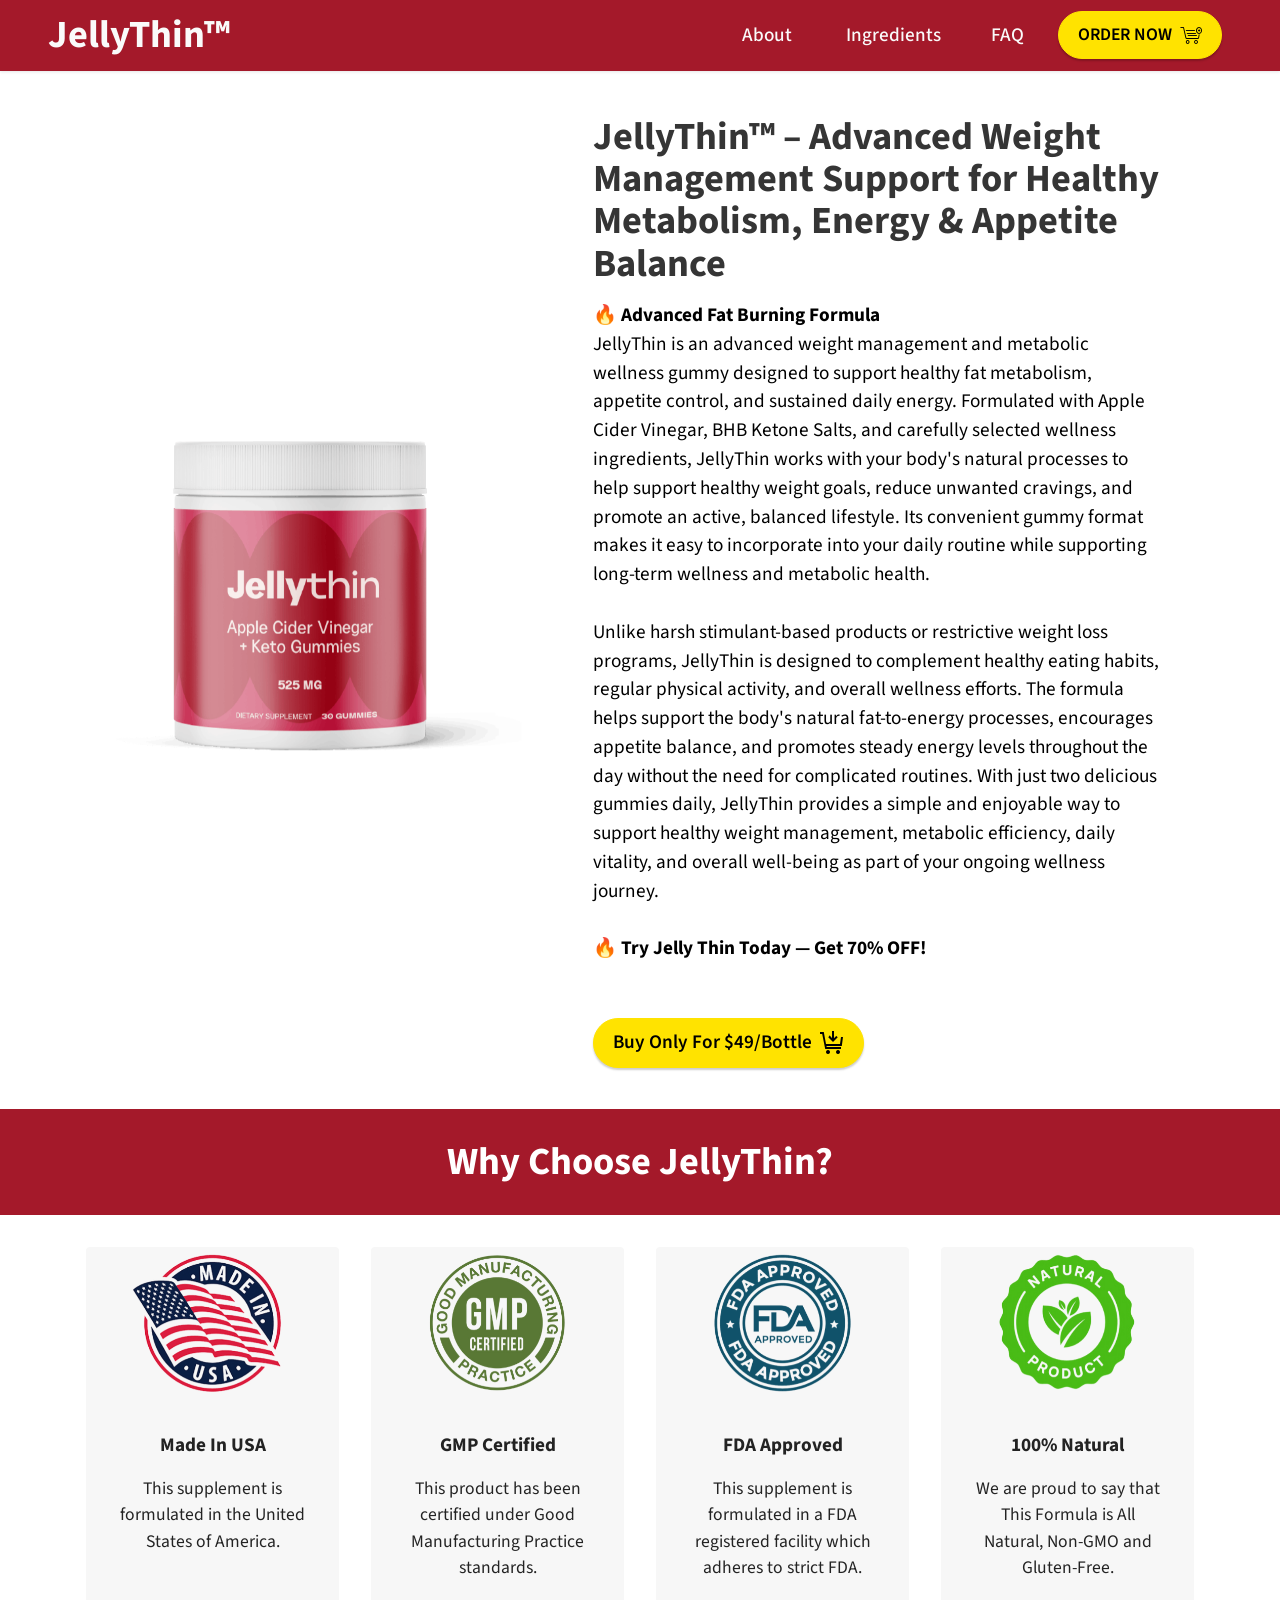
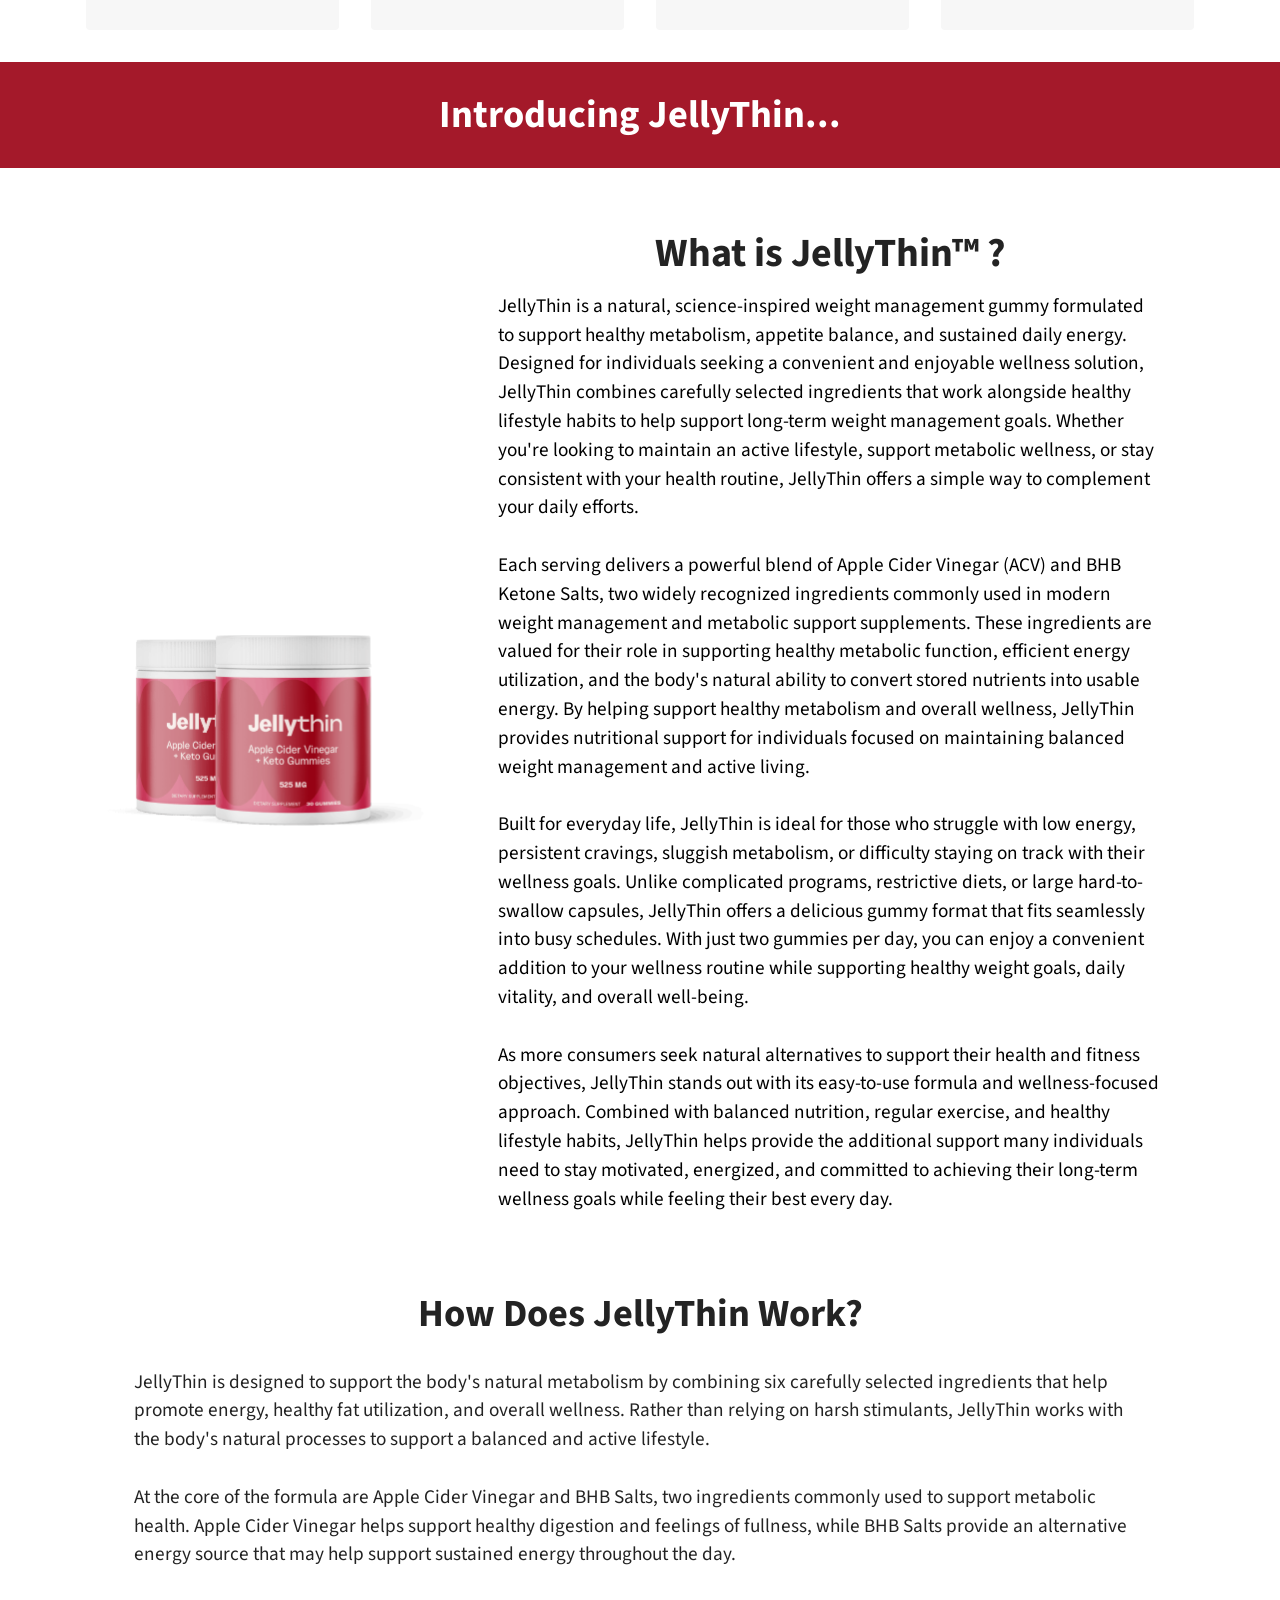
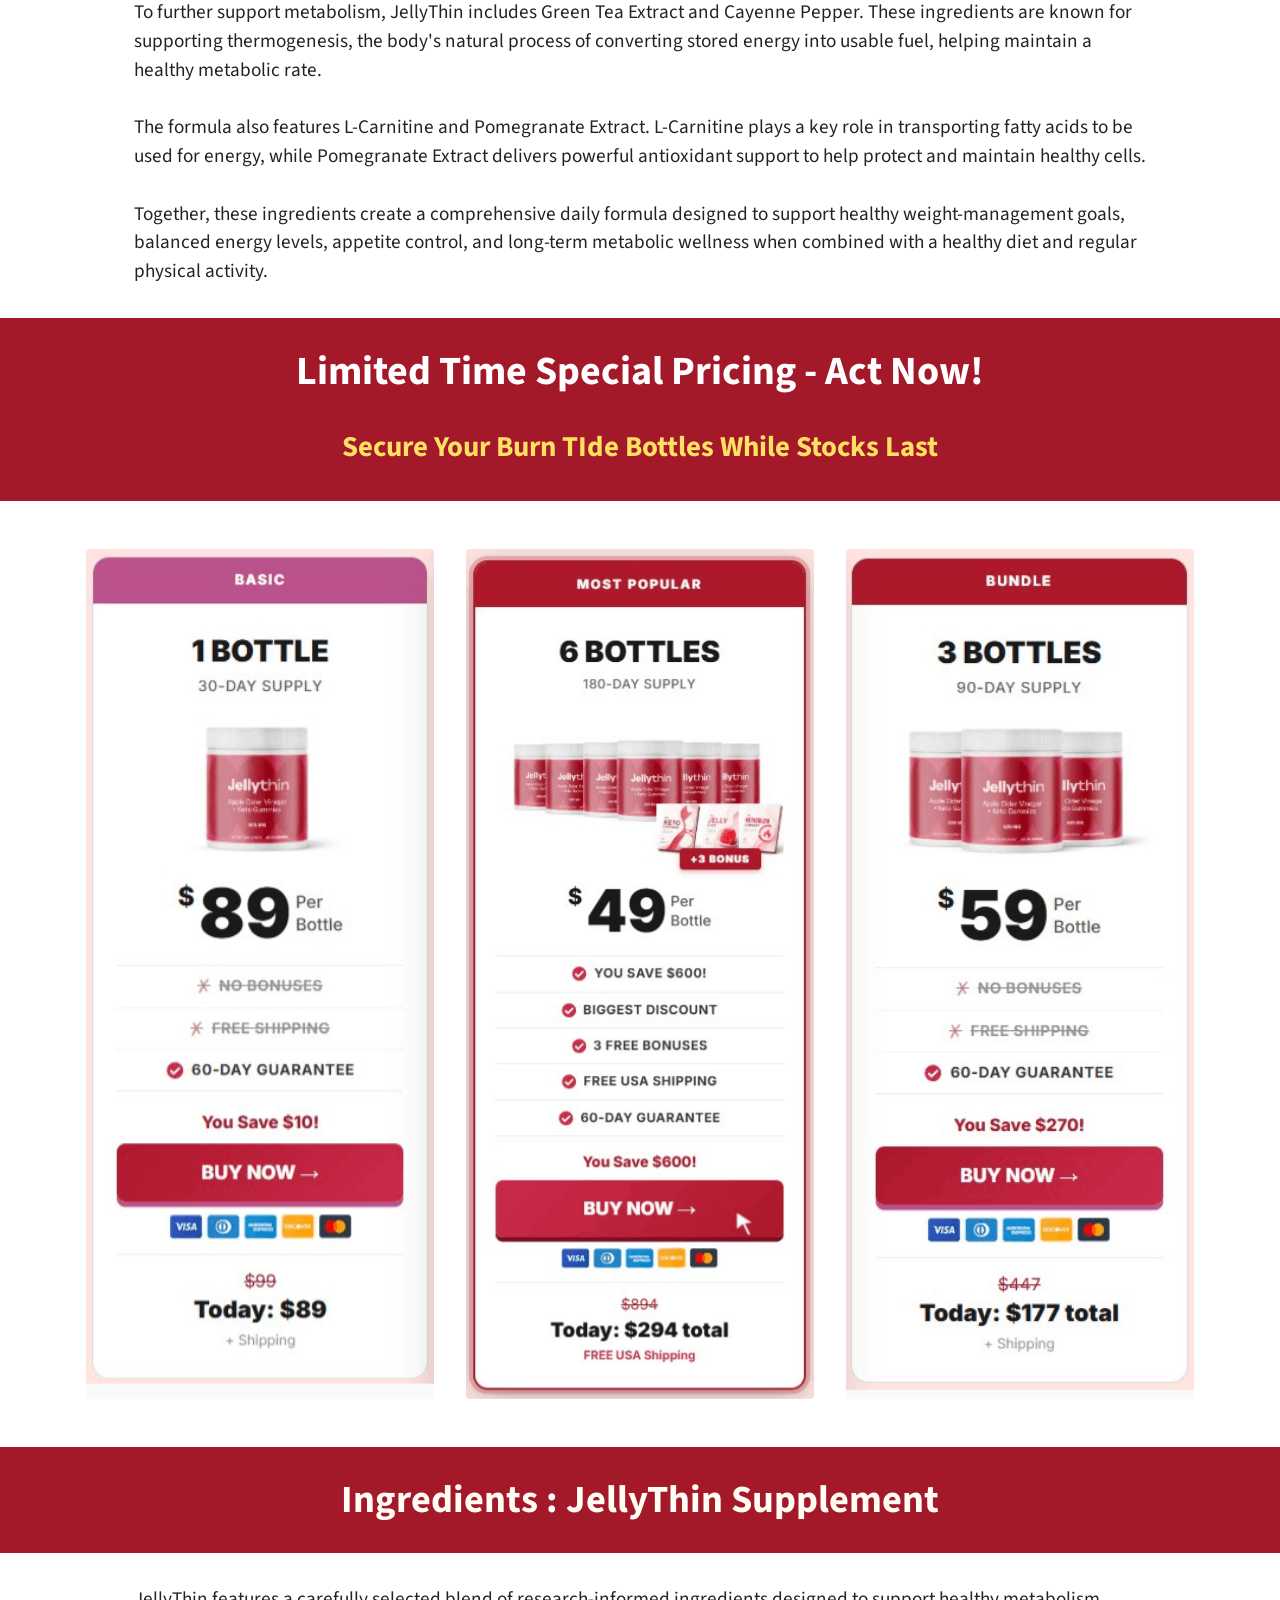
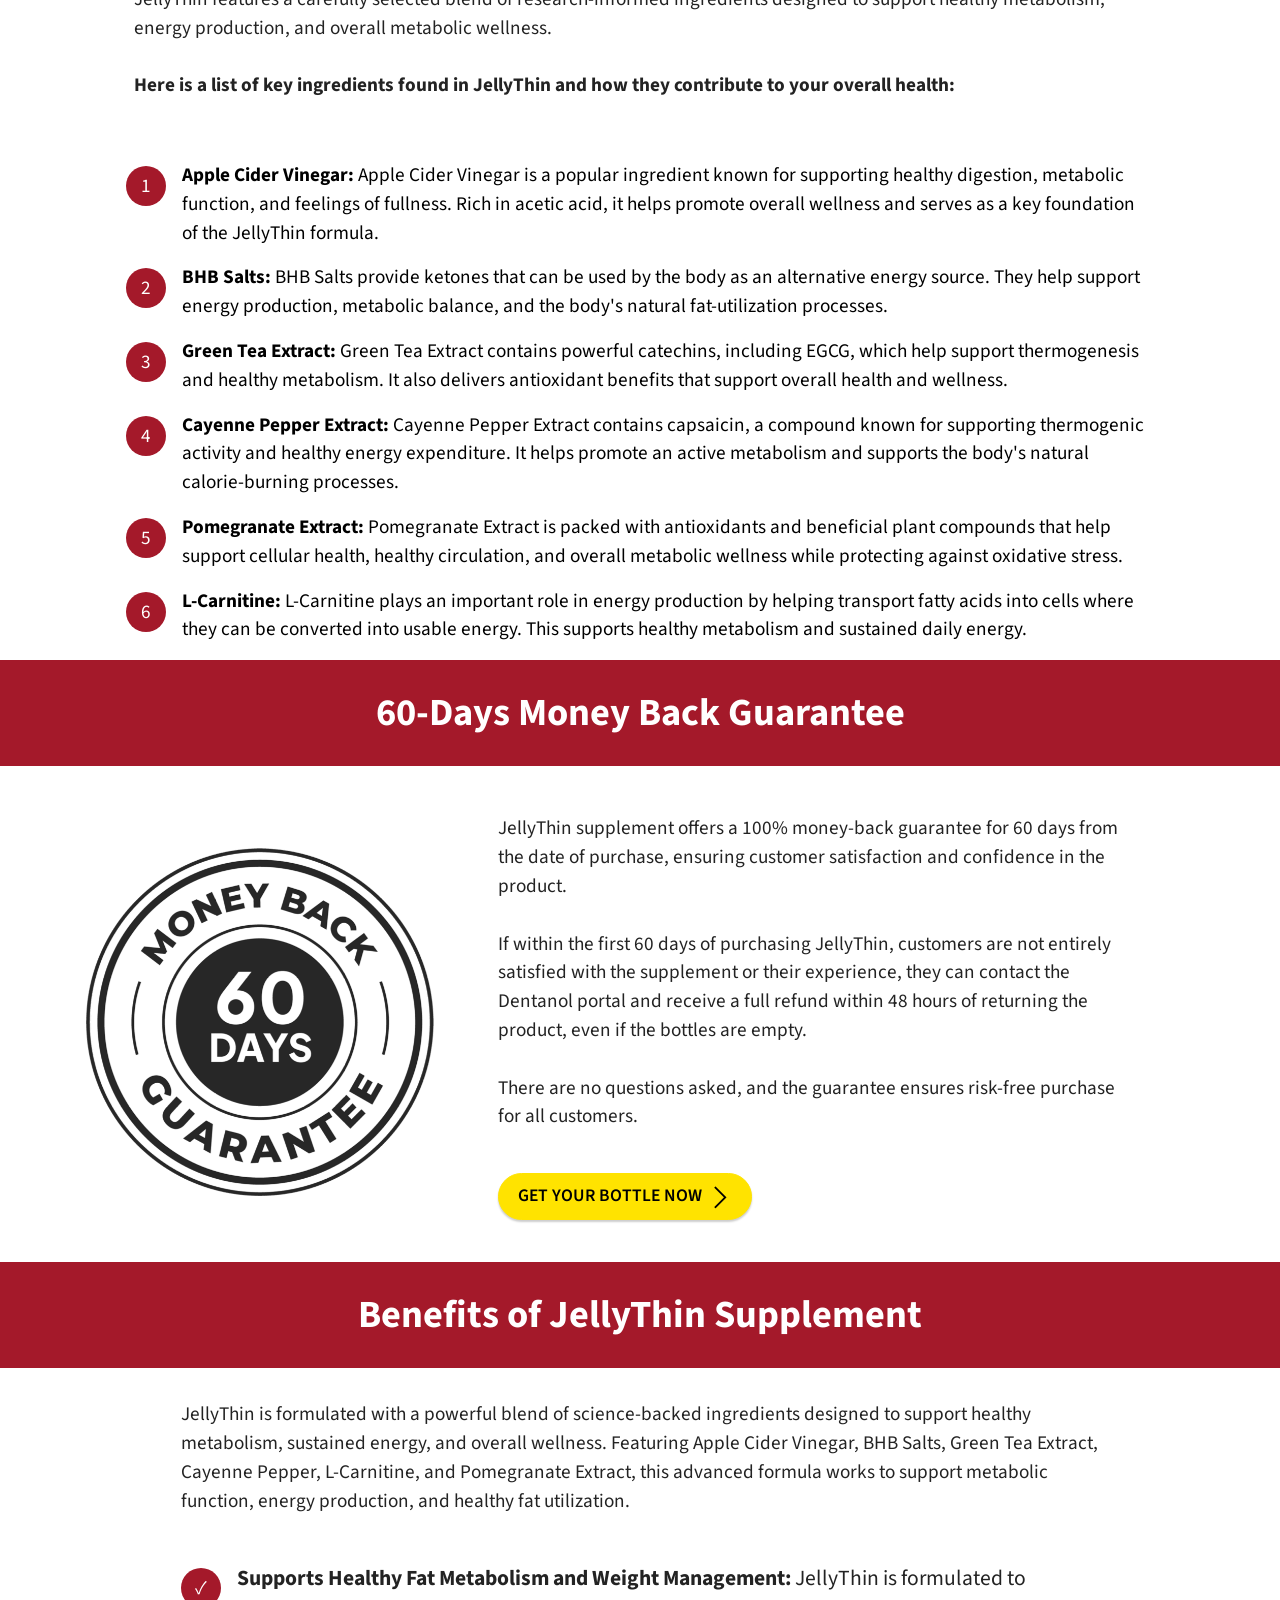
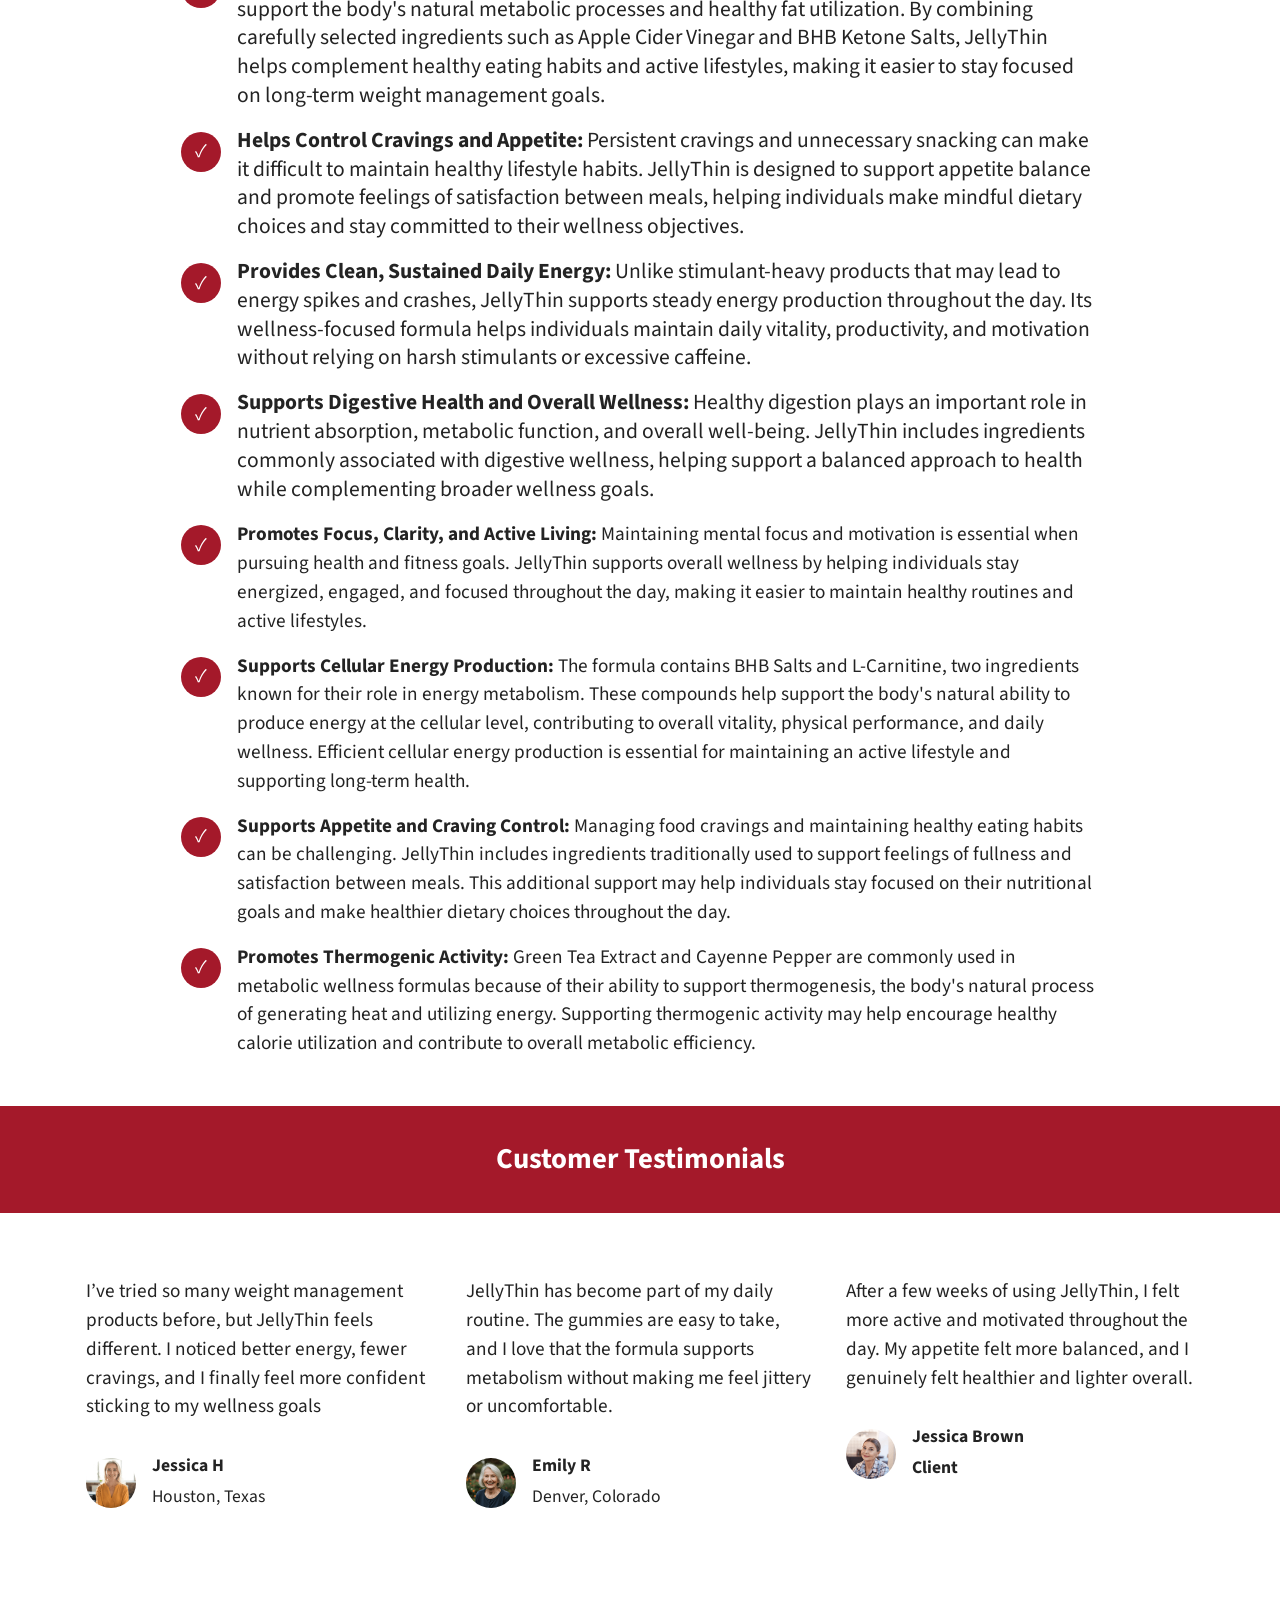
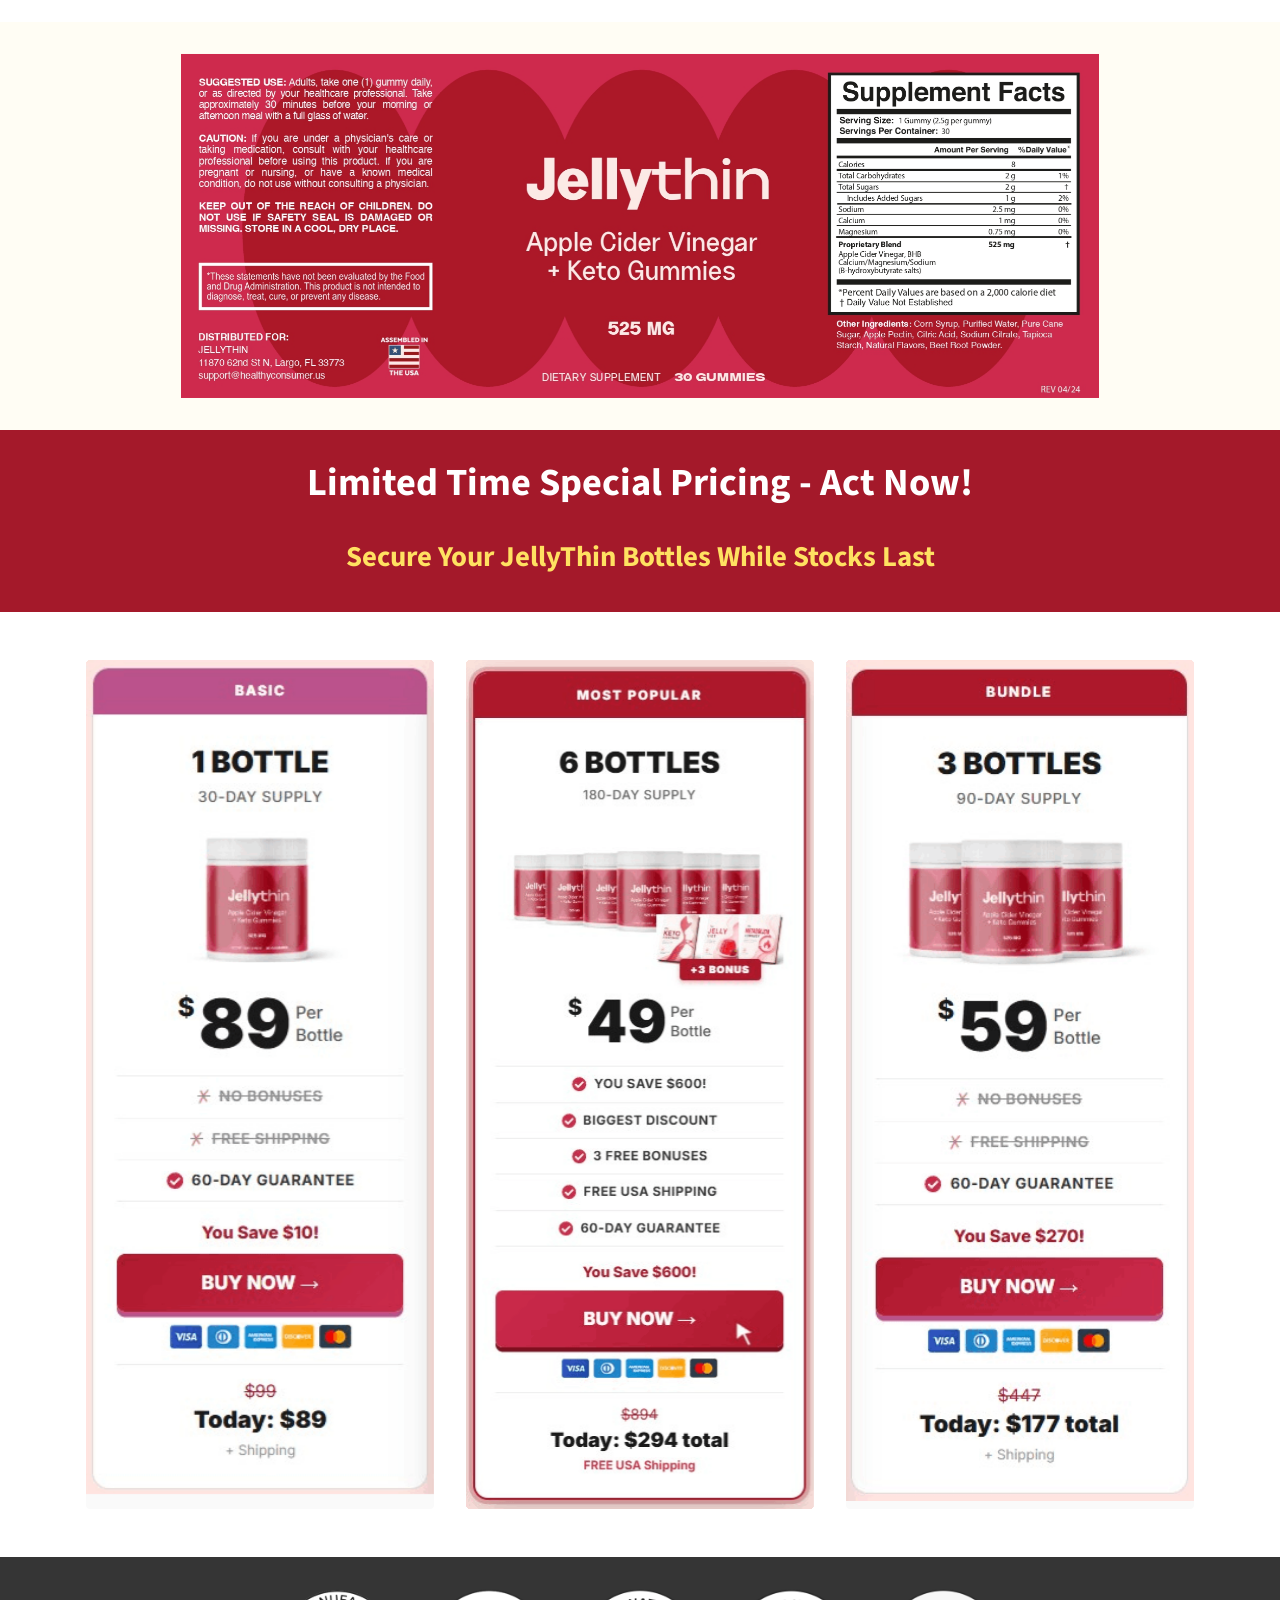
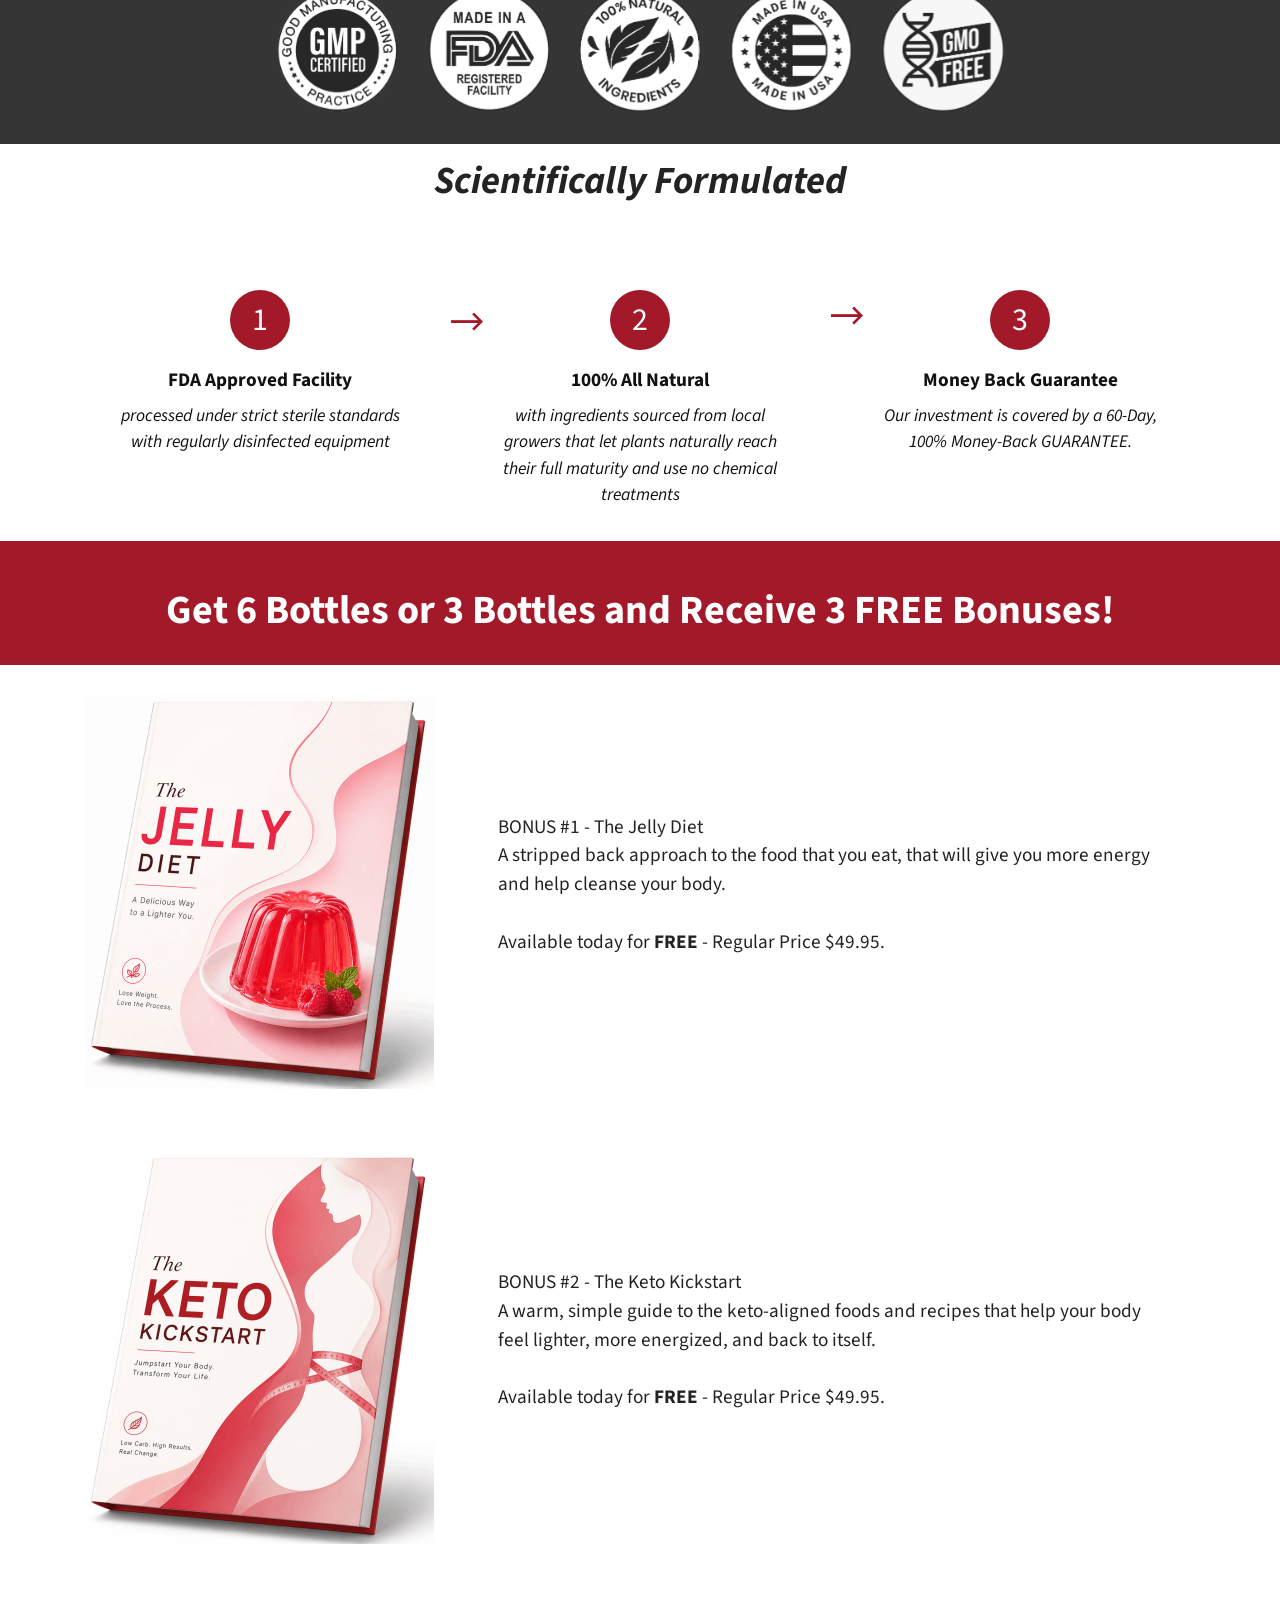
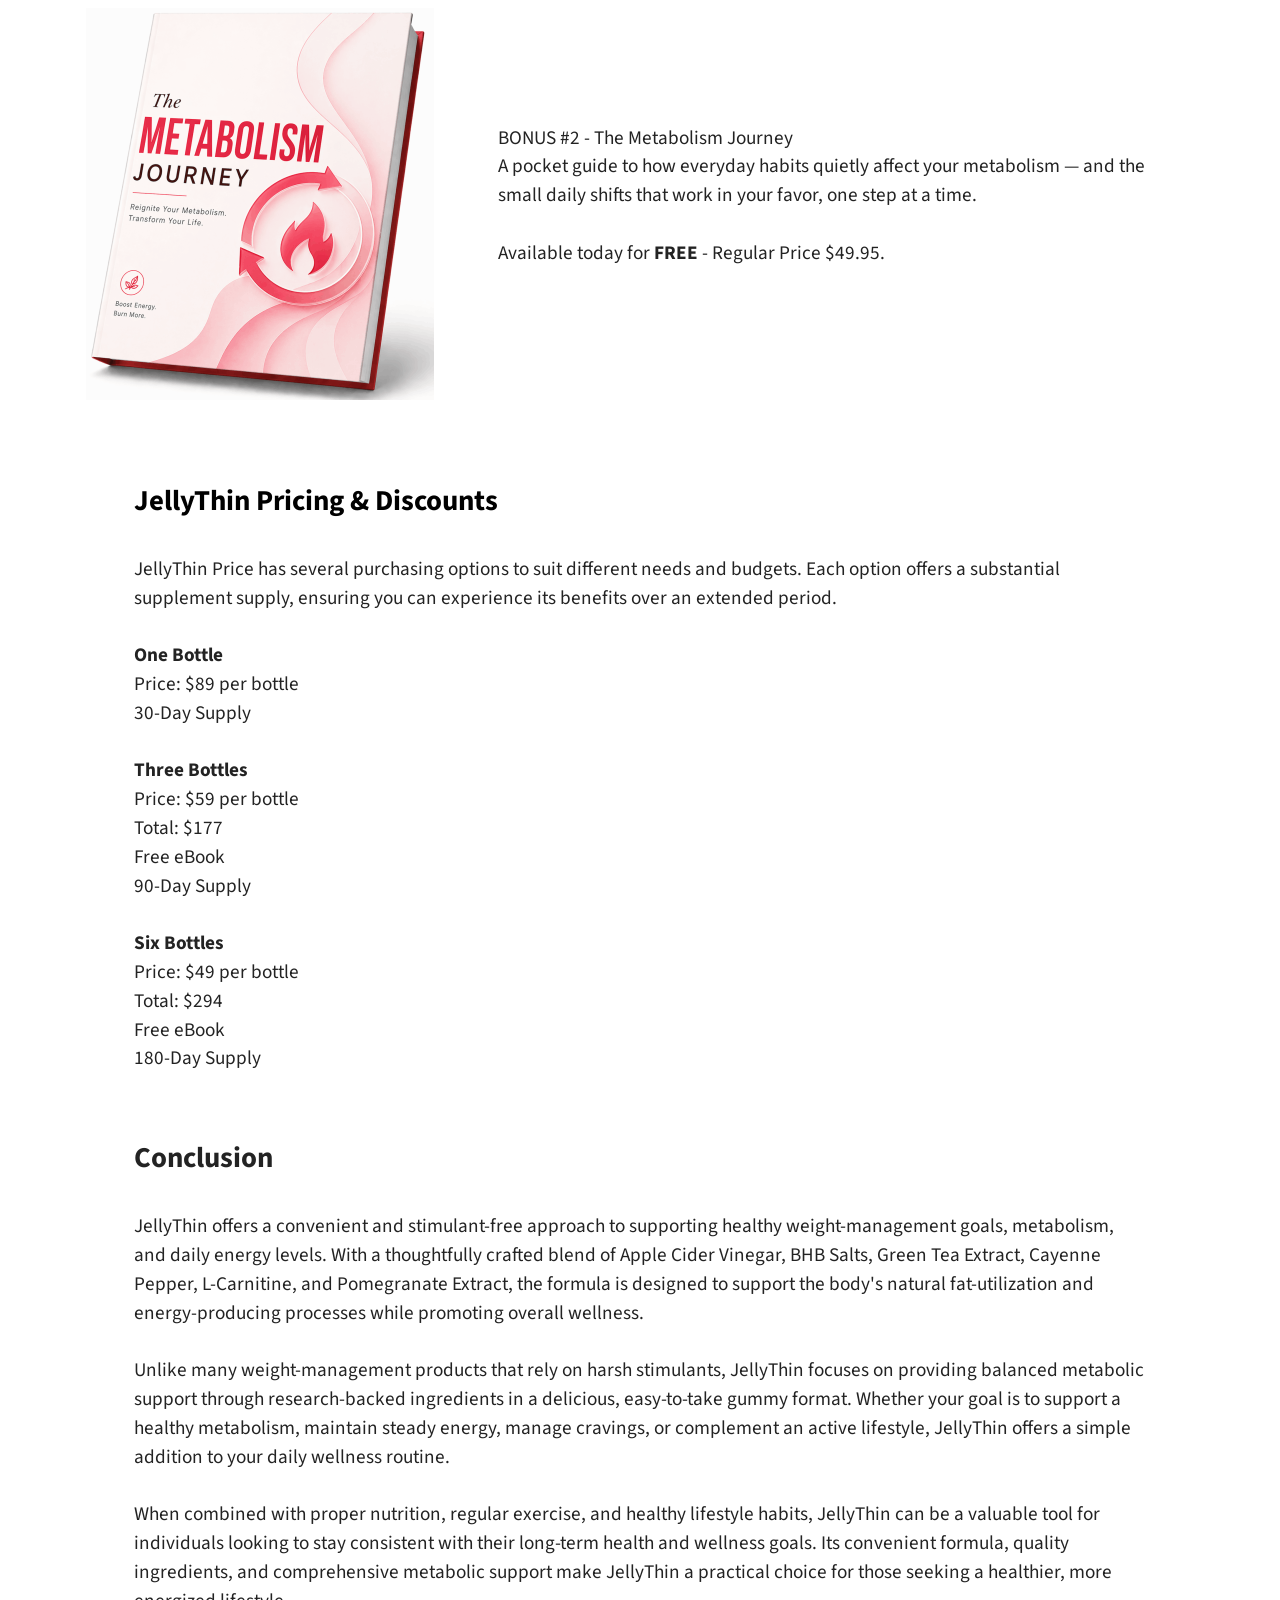
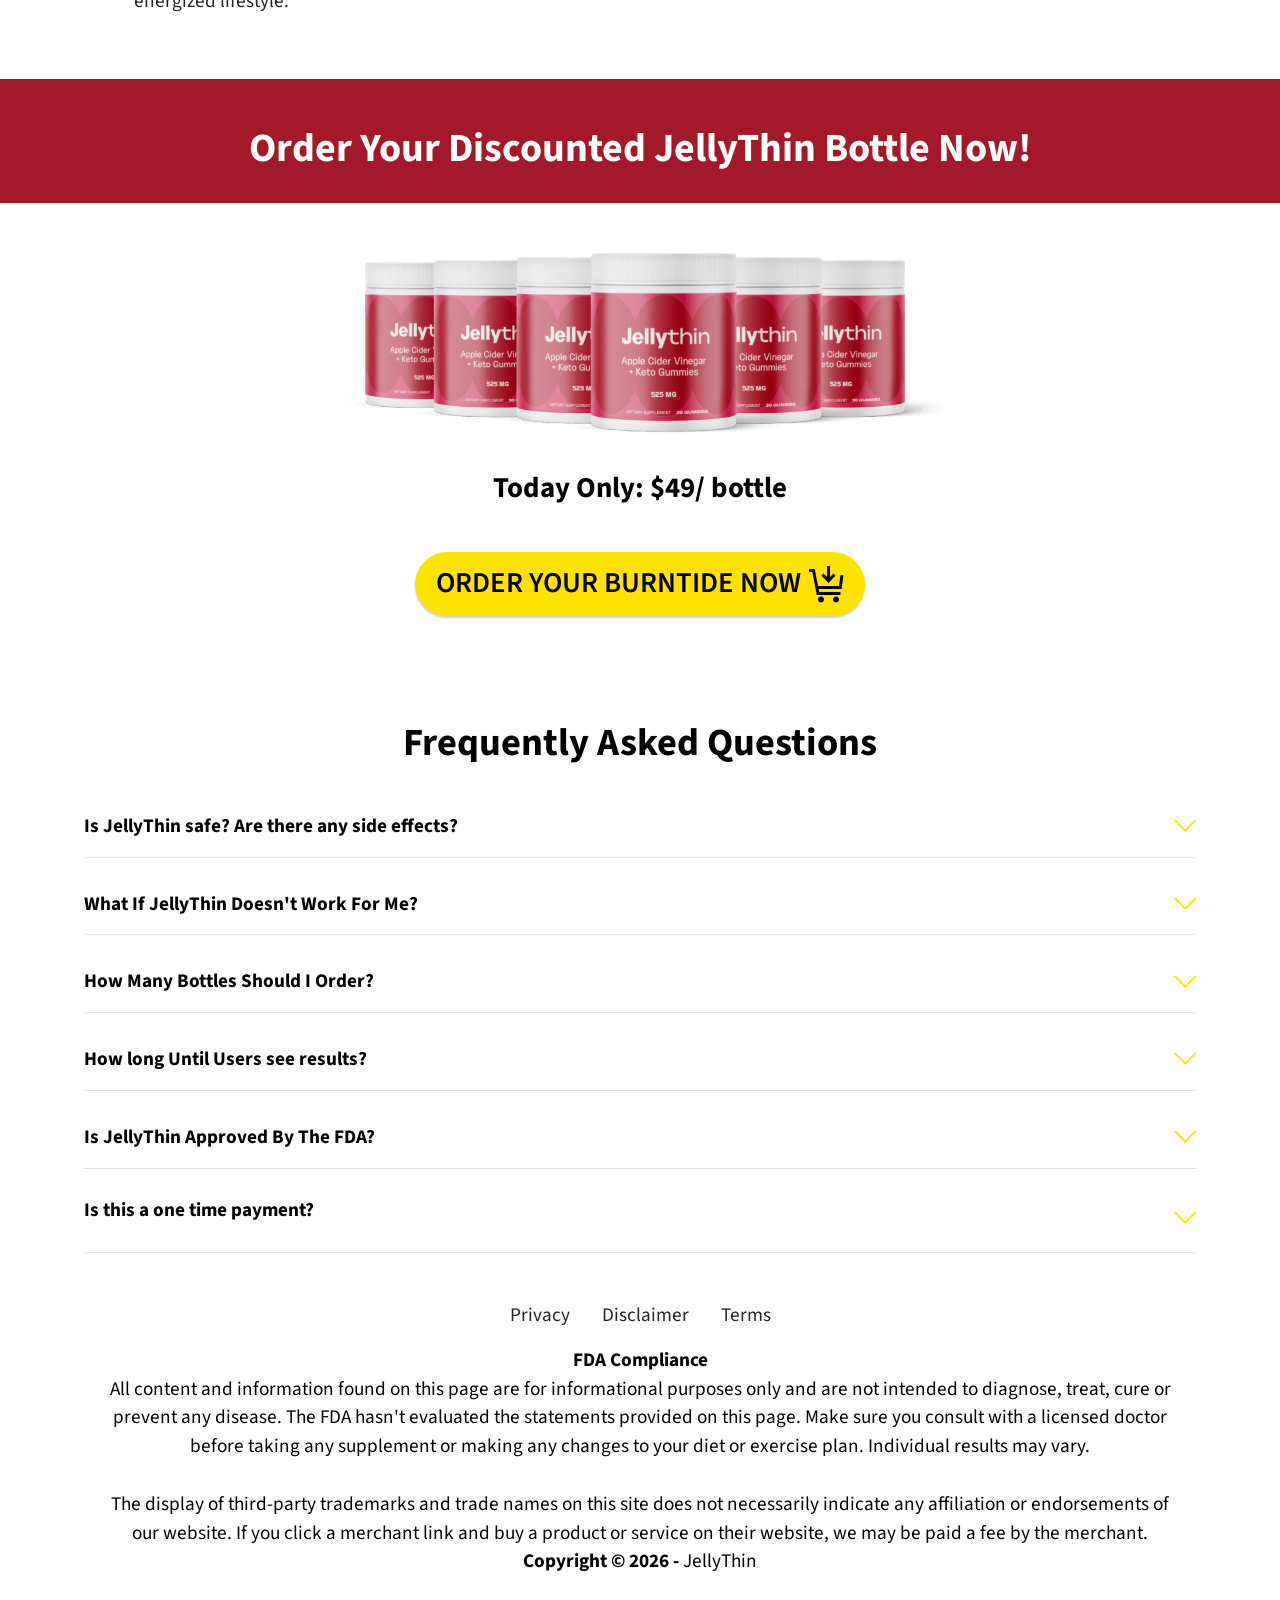
==== commit 6b91f565: "Add files via upload" ====
--- a/index.html
+++ b/index.html
@@ -1,5 +1,5 @@
 <!DOCTYPE html>
-<html lang="en">
+<html lang="en>
 <head>
   <!-- Site made with Mobirise Website Builder v5.9.18, https://mobirise.com -->
   <meta charset="UTF-8">
@@ -13,13 +13,14 @@
   <link rel="shortcut icon" href="assets/images/jellythin-128x108.png" type="image/x-icon">
   <meta name="description" content="JellyThin™ is a premium weight management gummy formulated with Apple Cider Vinegar and BHB Ketones to support healthy metabolism, appetite balance, daily energy, and long-term wellness goals.">
   
-  <meta http-equiv="Content-Type" content="text/html; charset=UTF-8">
+    <meta http-equiv="Content-Type" content="text/html; charset=UTF-8">
 
   <meta http-equiv="X-UA-Compatible" content="IE=edge">
 
-  <meta name="keywords" content="JellyThin, JellyThin Gummies, JellyThin Review, Weight Management Gummies, Healthy Weight Management, Appetite Control Gummies, Healthy Metabolism Support, Metabolic Wellness, Apple Cider Vinegar Gummies, BHB Ketone Gummies, Fat Metabolism Support, Daily Energy Support, Healthy Lifestyle Supplement, Appetite Balance, Weight Support Formula, Energy and Metabolism Support, ACV Gummies for Weight Management, Natural Weight Management Supplement, Healthy Weight Goals, Wellness Gummies">
-
-  <meta name="author" content="Jelly Tide">
+  <meta name="keywords" content="JellyThin,JellyThin supplement,JellyThin review,JellyThin weight management supplement, JellyThin weight support, JellyThin official website, JellyThin ingredients, JellyThin benefits, JellyThin formula, JellyThin wellness supplement,
+  JellyThin, JellyThin Gummies, JellyThin Review, Weight Management Gummies, Healthy Weight Management, Appetite Control Gummies, Healthy Metabolism Support, Metabolic Wellness, Apple Cider Vinegar Gummies, BHB Ketone Gummies, Fat Metabolism Support, Daily Energy Support, Healthy Lifestyle Supplement, Appetite Balance, Weight Support Formula, Energy and Metabolism Support, ACV Gummies for Weight Management, Natural Weight Management Supplement, Healthy Weight Goals, Wellness Gummies">
+
+  <meta name="author" content="JellyThin">
 
 
    <html lang="en">
@@ -40,15 +41,15 @@
   <link rel="stylesheet" href="assets/theme/css/style.css">
   <link rel="preload" href="https://fonts.googleapis.com/css?family=Source+Sans+Pro:200,200i,300,300i,400,400i,600,600i,700,700i,900,900i&display=swap" as="style" onload="this.onload=null;this.rel='stylesheet'">
   <noscript><link rel="stylesheet" href="https://fonts.googleapis.com/css?family=Source+Sans+Pro:200,200i,300,300i,400,400i,600,600i,700,700i,900,900i&display=swap"></noscript>
-  <link rel="preload" as="style" href="assets/mobirise/css/mbr-additional.css?v=1CxIb4"><link rel="stylesheet" href="assets/mobirise/css/mbr-additional.css?v=1CxIb4" type="text/css">
+  <link rel="preload" as="style" href="assets/mobirise/css/mbr-additional.css?v=tLMCSv"><link rel="stylesheet" href="assets/mobirise/css/mbr-additional.css?v=tLMCSv" type="text/css">
 
    !-- Open Graph / Facebook -->
 
 <meta property="og:type" content="website" />
 
-<meta property="og:url" content="https://us-thejellythin.com" />
-
-<meta property="og:title" content="Jelly Thin™ (OFFICIAL)" />
+<meta property="og:url" content="https://us-thejellythin.com/" />
+
+<meta property="og:title" content="JellyThin™ (OFFICIAL)" />
 
 <meta property="og:description" content="JellyThin™ is a premium weight management gummy formulated with Apple Cider Vinegar and BHB Ketones to support healthy metabolism, appetite balance, daily energy, and long-term wellness goals." />
 
@@ -56,11 +57,12 @@
 
 <!-- Twitter -->
 
-<meta property="twitter:description" content="JellyThin™ is a premium weight management gummy formulated with Apple Cider Vinegar and BHB Ketones to support healthy metabolism, appetite balance, daily energy, and long-term wellness goals." />
+<meta property="twitter:description" content="JellyThin is an advanced weight management support supplement designed to complement a healthy lifestyle by promoting metabolic wellness, daily energy, and overall vitality." />
   
   <meta name="referrer" content="no-referrer">
 
-<meta name="keywords" content="JellyThin, JellyThin Gummies, JellyThin Review, Weight Management Gummies, Healthy Weight Management, Appetite Control Gummies, Healthy Metabolism Support, Metabolic Wellness, Apple Cider Vinegar Gummies, BHB Ketone Gummies, Fat Metabolism Support, Daily Energy Support, Healthy Lifestyle Supplement, Appetite Balance, Weight Support Formula, Energy and Metabolism Support, ACV Gummies for Weight Management, Natural Weight Management Supplement, Healthy Weight Goals, Wellness Gummies/>
+<meta name="keywords" content="JellyThin,JellyThin supplement,JellyThin review,JellyThin weight management supplement, JellyThin weight support, JellyThin official website, JellyThin ingredients, JellyThin benefits, JellyThin formula, JellyThin wellness supplement,
+  JellyThin, JellyThin Gummies, JellyThin Review, Weight Management Gummies, Healthy Weight Management, Appetite Control Gummies, Healthy Metabolism Support, Metabolic Wellness, Apple Cider Vinegar Gummies, BHB Ketone Gummies, Fat Metabolism Support, Daily Energy Support, Healthy Lifestyle Supplement, Appetite Balance, Weight Support Formula, Energy and Metabolism Support, ACV Gummies for Weight Management, Natural Weight Management Supplement, Healthy Weight Goals, Wellness Gummies">
 
 <meta http-equiv='content-language' content='en-US'>
   
@@ -74,7 +76,7 @@
         <div class="container-fluid">
             <div class="navbar-brand">
                 
-                <span class="navbar-caption-wrap"><a class="navbar-caption text-white text-primary display-2" href="/order">JellyThin™<br></a></span>
+                <span class="navbar-caption-wrap"><a class="navbar-caption text-white text-primary display-2" href="https://jellythin.com/funnelb3/af1/?aff_id=16686">JellyThin™<br></a></span>
             </div>
             <button class="navbar-toggler" type="button" data-toggle="collapse" data-bs-toggle="collapse" data-target="#navbarSupportedContent" data-bs-target="#navbarSupportedContent" aria-controls="navbarNavAltMarkup" aria-expanded="false" aria-label="Toggle navigation">
                 <div class="hamburger">
@@ -350,7 +352,7 @@
             <div class="col-md-12 col-lg-11">
                 
                 
-                <p class="mbr-text mbr-fonts-style display-7">Burntide features a carefully selected blend of research-informed ingredients designed to support healthy metabolism, energy production, and overall metabolic wellness.<br><br><strong>Here is a list of key ingredients found in&nbsp;JellyThin and how they contribute to your overall health: 
+                <p class="mbr-text mbr-fonts-style display-7">JellyThin features a carefully selected blend of research-informed ingredients designed to support healthy metabolism, energy production, and overall metabolic wellness.<br><br><strong>Here is a list of key ingredients found in&nbsp;JellyThin and how they contribute to your overall health: 
 <br></strong>
 <br></p>
             </div>
@@ -367,7 +369,7 @@
                 
                 <div class="mbr-text mbr-fonts-style display-7">
                     <ol>
-                        <li><strong>Apple Cider Vinegar: </strong>Apple Cider Vinegar is a popular ingredient known for supporting healthy digestion, metabolic function, and feelings of fullness. Rich in acetic acid, it helps promote overall wellness and serves as a key foundation of the Burntide formula.</li><li><strong>BHB Salts: </strong>BHB Salts provide ketones that can be used by the body as an alternative energy source. They help support energy production, metabolic balance, and the body's natural fat-utilization processes.</li><li><strong>Green Tea Extract:</strong> Green Tea Extract contains powerful catechins, including EGCG, which help support thermogenesis and healthy metabolism. It also delivers antioxidant benefits that support overall health and wellness.</li><li><strong>Cayenne Pepper Extract:</strong> Cayenne Pepper Extract contains capsaicin, a compound known for supporting thermogenic activity and healthy energy expenditure. It helps promote an active metabolism and supports the body's natural calorie-burning processes.</li><li><strong>Pomegranate Extract:</strong> Pomegranate Extract is packed with antioxidants and beneficial plant compounds that help support cellular health, healthy circulation, and overall metabolic wellness while protecting against oxidative stress.</li><li><strong>L-Carnitine:</strong> L-Carnitine plays an important role in energy production by helping transport fatty acids into cells where they can be converted into usable energy. This supports healthy metabolism and sustained daily energy.</li><li><strong>
+                        <li><strong>Apple Cider Vinegar: </strong>Apple Cider Vinegar is a popular ingredient known for supporting healthy digestion, metabolic function, and feelings of fullness. Rich in acetic acid, it helps promote overall wellness and serves as a key foundation of the JellyThin formula.</li><li><strong>BHB Salts: </strong>BHB Salts provide ketones that can be used by the body as an alternative energy source. They help support energy production, metabolic balance, and the body's natural fat-utilization processes.</li><li><strong>Green Tea Extract:</strong> Green Tea Extract contains powerful catechins, including EGCG, which help support thermogenesis and healthy metabolism. It also delivers antioxidant benefits that support overall health and wellness.</li><li><strong>Cayenne Pepper Extract:</strong> Cayenne Pepper Extract contains capsaicin, a compound known for supporting thermogenic activity and healthy energy expenditure. It helps promote an active metabolism and supports the body's natural calorie-burning processes.</li><li><strong>Pomegranate Extract:</strong> Pomegranate Extract is packed with antioxidants and beneficial plant compounds that help support cellular health, healthy circulation, and overall metabolic wellness while protecting against oxidative stress.</li><li><strong>L-Carnitine:</strong> L-Carnitine plays an important role in energy production by helping transport fatty acids into cells where they can be converted into usable energy. This supports healthy metabolism and sustained daily energy.</li><li><strong>
 </strong></li><li><strong>
 </strong></li><li><strong>
 </strong></li><li><strong>
@@ -458,7 +460,7 @@
             <div class="col-md-12 col-lg-10">
                 
                 
-                <p class="mbr-text mbr-fonts-style display-7">Burntide is formulated with a powerful blend of science-backed ingredients designed to support healthy metabolism, sustained energy, and overall wellness. Featuring Apple Cider Vinegar, BHB Salts, Green Tea Extract, Cayenne Pepper, L-Carnitine, and Pomegranate Extract, this advanced formula works to support metabolic function, energy production, and healthy fat utilization.&nbsp;<br></p>
+                <p class="mbr-text mbr-fonts-style display-7">JellyThin is formulated with a powerful blend of science-backed ingredients designed to support healthy metabolism, sustained energy, and overall wellness. Featuring Apple Cider Vinegar, BHB Salts, Green Tea Extract, Cayenne Pepper, L-Carnitine, and Pomegranate Extract, this advanced formula works to support metabolic function, energy production, and healthy fat utilization.&nbsp;<br></p>
             </div>
         </div>
     </div>
@@ -472,7 +474,7 @@
                 
                 <div class="mbr-text mbr-fonts-style display-7">
                     <ul>
-                        <li><strong style="font-size: calc(1.07rem + 0.13 * ((100vw - 20rem) / 28));">Supports Healthy Fat Metabolism and Weight Management: </strong><span style="font-size: calc(1.07rem + 0.13 * ((100vw - 20rem) / 28));">JellyThin is formulated to support the body's natural metabolic processes and healthy fat utilization. By combining carefully selected ingredients such as Apple Cider Vinegar and BHB Ketone Salts, JellyThin helps complement healthy eating habits and active lifestyles, making it easier to stay focused on long-term weight management goals.</span></li><li><span style="font-size: calc(1.07rem + 0.13 * ((100vw - 20rem) / 28));"><strong>Helps Control Cravings and Appetite:</strong>&nbsp;Persistent cravings and unnecessary snacking can make it difficult to maintain healthy lifestyle habits. JellyThin is designed to support appetite balance and promote feelings of satisfaction between meals, helping individuals make mindful dietary choices and stay committed to their wellness objectives.</span></li><li><span style="font-size: calc(1.07rem + 0.13 * ((100vw - 20rem) / 28));"><strong>Provides Clean, Sustained Daily Energy:</strong>&nbsp;Unlike stimulant-heavy products that may lead to energy spikes and crashes, JellyThin supports steady energy production throughout the day. Its wellness-focused formula helps individuals maintain daily vitality, productivity, and motivation without relying on harsh stimulants or excessive caffeine.</span></li><li><span style="font-size: calc(1.07rem + 0.13 * ((100vw - 20rem) / 28));"><strong>Supports Digestive Health and Overall Wellness:</strong>&nbsp;Healthy digestion plays an important role in nutrient absorption, metabolic function, and overall well-being. JellyThin includes ingredients commonly associated with digestive wellness, helping support a balanced approach to health while complementing broader wellness goals.</span></li><li><strong>Promotes Focus, Clarity, and Active Living:</strong> Maintaining mental focus and motivation is essential when pursuing health and fitness goals. JellyThin supports overall wellness by helping individuals stay energized, engaged, and focused throughout the day, making it easier to maintain healthy routines and active lifestyles.</li><li><strong>Supports Cellular Energy Production:</strong> The formula contains BHB Salts and L-Carnitine, two ingredients known for their role in energy metabolism. These compounds help support the body's natural ability to produce energy at the cellular level, contributing to overall vitality, physical performance, and daily wellness. Efficient cellular energy production is essential for maintaining an active lifestyle and supporting long-term health.</li><li><strong>Supports Appetite and Craving Control:</strong> Managing food cravings and maintaining healthy eating habits can be challenging. Burntide includes ingredients traditionally used to support feelings of fullness and satisfaction between meals. This additional support may help individuals stay focused on their nutritional goals and make healthier dietary choices throughout the day.</li><li><strong>Promotes Thermogenic Activity:</strong> Green Tea Extract and Cayenne Pepper are commonly used in metabolic wellness formulas because of their ability to support thermogenesis, the body's natural process of generating heat and utilizing energy. Supporting thermogenic activity may help encourage healthy calorie utilization and contribute to overall metabolic efficiency.</li>
+                        <li><strong style="font-size: calc(1.07rem + 0.13 * ((100vw - 20rem) / 28));">Supports Healthy Fat Metabolism and Weight Management: </strong><span style="font-size: calc(1.07rem + 0.13 * ((100vw - 20rem) / 28));">JellyThin is formulated to support the body's natural metabolic processes and healthy fat utilization. By combining carefully selected ingredients such as Apple Cider Vinegar and BHB Ketone Salts, JellyThin helps complement healthy eating habits and active lifestyles, making it easier to stay focused on long-term weight management goals.</span></li><li><span style="font-size: calc(1.07rem + 0.13 * ((100vw - 20rem) / 28));"><strong>Helps Control Cravings and Appetite:</strong>&nbsp;Persistent cravings and unnecessary snacking can make it difficult to maintain healthy lifestyle habits. JellyThin is designed to support appetite balance and promote feelings of satisfaction between meals, helping individuals make mindful dietary choices and stay committed to their wellness objectives.</span></li><li><span style="font-size: calc(1.07rem + 0.13 * ((100vw - 20rem) / 28));"><strong>Provides Clean, Sustained Daily Energy:</strong>&nbsp;Unlike stimulant-heavy products that may lead to energy spikes and crashes, JellyThin supports steady energy production throughout the day. Its wellness-focused formula helps individuals maintain daily vitality, productivity, and motivation without relying on harsh stimulants or excessive caffeine.</span></li><li><span style="font-size: calc(1.07rem + 0.13 * ((100vw - 20rem) / 28));"><strong>Supports Digestive Health and Overall Wellness:</strong>&nbsp;Healthy digestion plays an important role in nutrient absorption, metabolic function, and overall well-being. JellyThin includes ingredients commonly associated with digestive wellness, helping support a balanced approach to health while complementing broader wellness goals.</span></li><li><strong>Promotes Focus, Clarity, and Active Living:</strong> Maintaining mental focus and motivation is essential when pursuing health and fitness goals. JellyThin supports overall wellness by helping individuals stay energized, engaged, and focused throughout the day, making it easier to maintain healthy routines and active lifestyles.</li><li><strong>Supports Cellular Energy Production:</strong> The formula contains BHB Salts and L-Carnitine, two ingredients known for their role in energy metabolism. These compounds help support the body's natural ability to produce energy at the cellular level, contributing to overall vitality, physical performance, and daily wellness. Efficient cellular energy production is essential for maintaining an active lifestyle and supporting long-term health.</li><li><strong>Supports Appetite and Craving Control:</strong> Managing food cravings and maintaining healthy eating habits can be challenging. JellyThin includes ingredients traditionally used to support feelings of fullness and satisfaction between meals. This additional support may help individuals stay focused on their nutritional goals and make healthier dietary choices throughout the day.</li><li><strong>Promotes Thermogenic Activity:</strong> Green Tea Extract and Cayenne Pepper are commonly used in metabolic wellness formulas because of their ability to support thermogenesis, the body's natural process of generating heat and utilizing energy. Supporting thermogenic activity may help encourage healthy calorie utilization and contribute to overall metabolic efficiency.</li>
                     </ul>
                 </div>
             </div>
@@ -1026,7 +1028,7 @@
             </div>
         </div>
     </div>
-</section><section class="display-7" style="padding: 0;align-items: center;justify-content: center;flex-wrap: wrap;    align-content: center;display: flex;position: relative;height: 4rem;"><a href="https://mobiri.se/2912600" style="flex: 1 1;height: 4rem;position: absolute;width: 100%;z-index: 1;"><img alt="" style="height: 4rem;" src="[data-uri]"></a><p style="margin: 0;text-align: center;" class="display-7">&#8204;</p><a style="z-index:1" href="https://mobirise.com/builder/ai-website-creator.html"></a></section><script src="assets/bootstrap/js/bootstrap.bundle.min.js"></script>  <script src="assets/smoothscroll/smooth-scroll.js"></script>  <script src="assets/ytplayer/index.js"></script>  <script src="assets/dropdown/js/navbar-dropdown.js"></script>  <script src="assets/mbr-switch-arrow/mbr-switch-arrow.js"></script>  <script src="assets/theme/js/script.js"></script>  
+</section><section class="display-7" style="padding: 0;align-items: center;justify-content: center;flex-wrap: wrap;    align-content: center;display: flex;position: relative;height: 4rem;"><a href="https://mobiri.se/2912600" style="flex: 1 1;height: 4rem;position: absolute;width: 100%;z-index: 1;"><img alt="" style="height: 4rem;" src="[data-uri]"></a><p style="margin: 0;text-align: center;" class="display-7">&#8204;</p><a style="z-index:1" href="https://mobirise.com"></a></section><script src="assets/bootstrap/js/bootstrap.bundle.min.js"></script>  <script src="assets/smoothscroll/smooth-scroll.js"></script>  <script src="assets/ytplayer/index.js"></script>  <script src="assets/dropdown/js/navbar-dropdown.js"></script>  <script src="assets/mbr-switch-arrow/mbr-switch-arrow.js"></script>  <script src="assets/theme/js/script.js"></script>  
   
   
  <div id="scrollToTop" class="scrollToTop mbr-arrow-up"><a style="text-align: center;"><i class="mbr-arrow-up-icon mbr-arrow-up-icon-cm cm-icon cm-icon-smallarrow-up"></i></a></div>
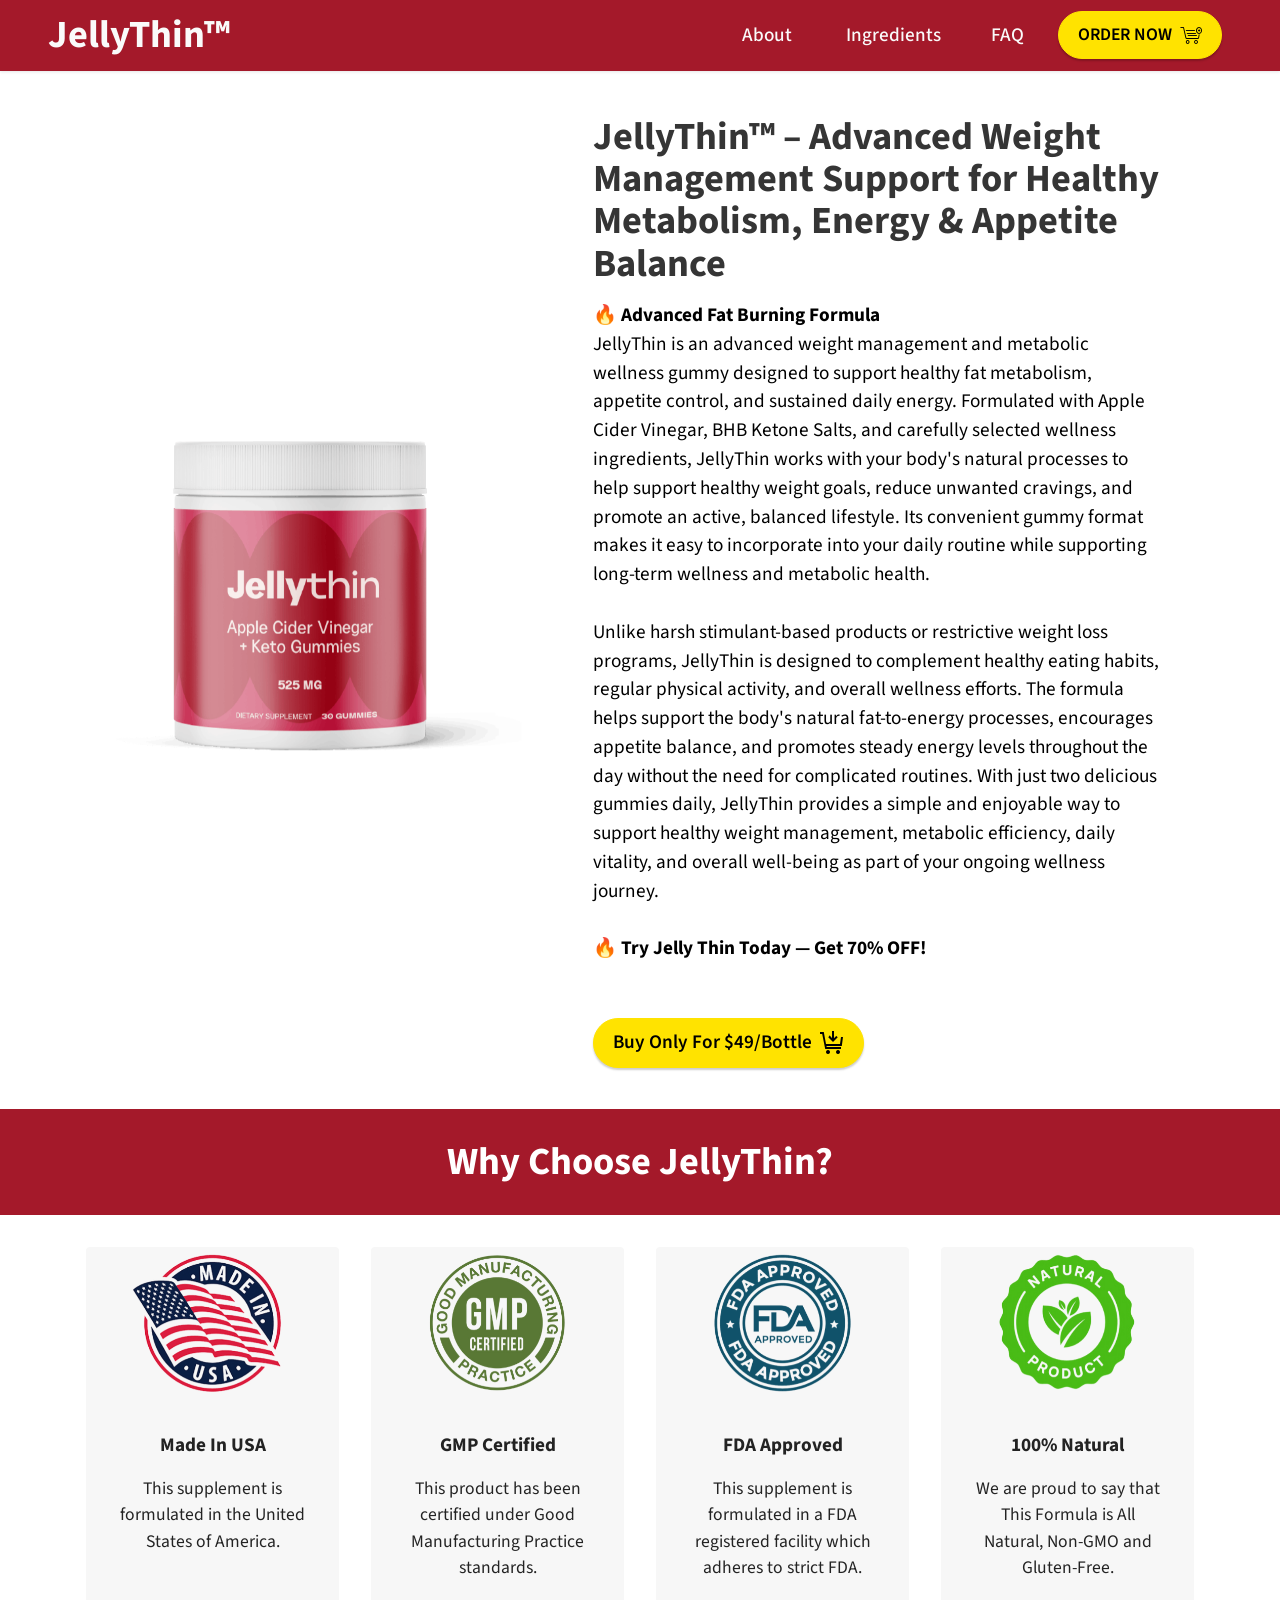
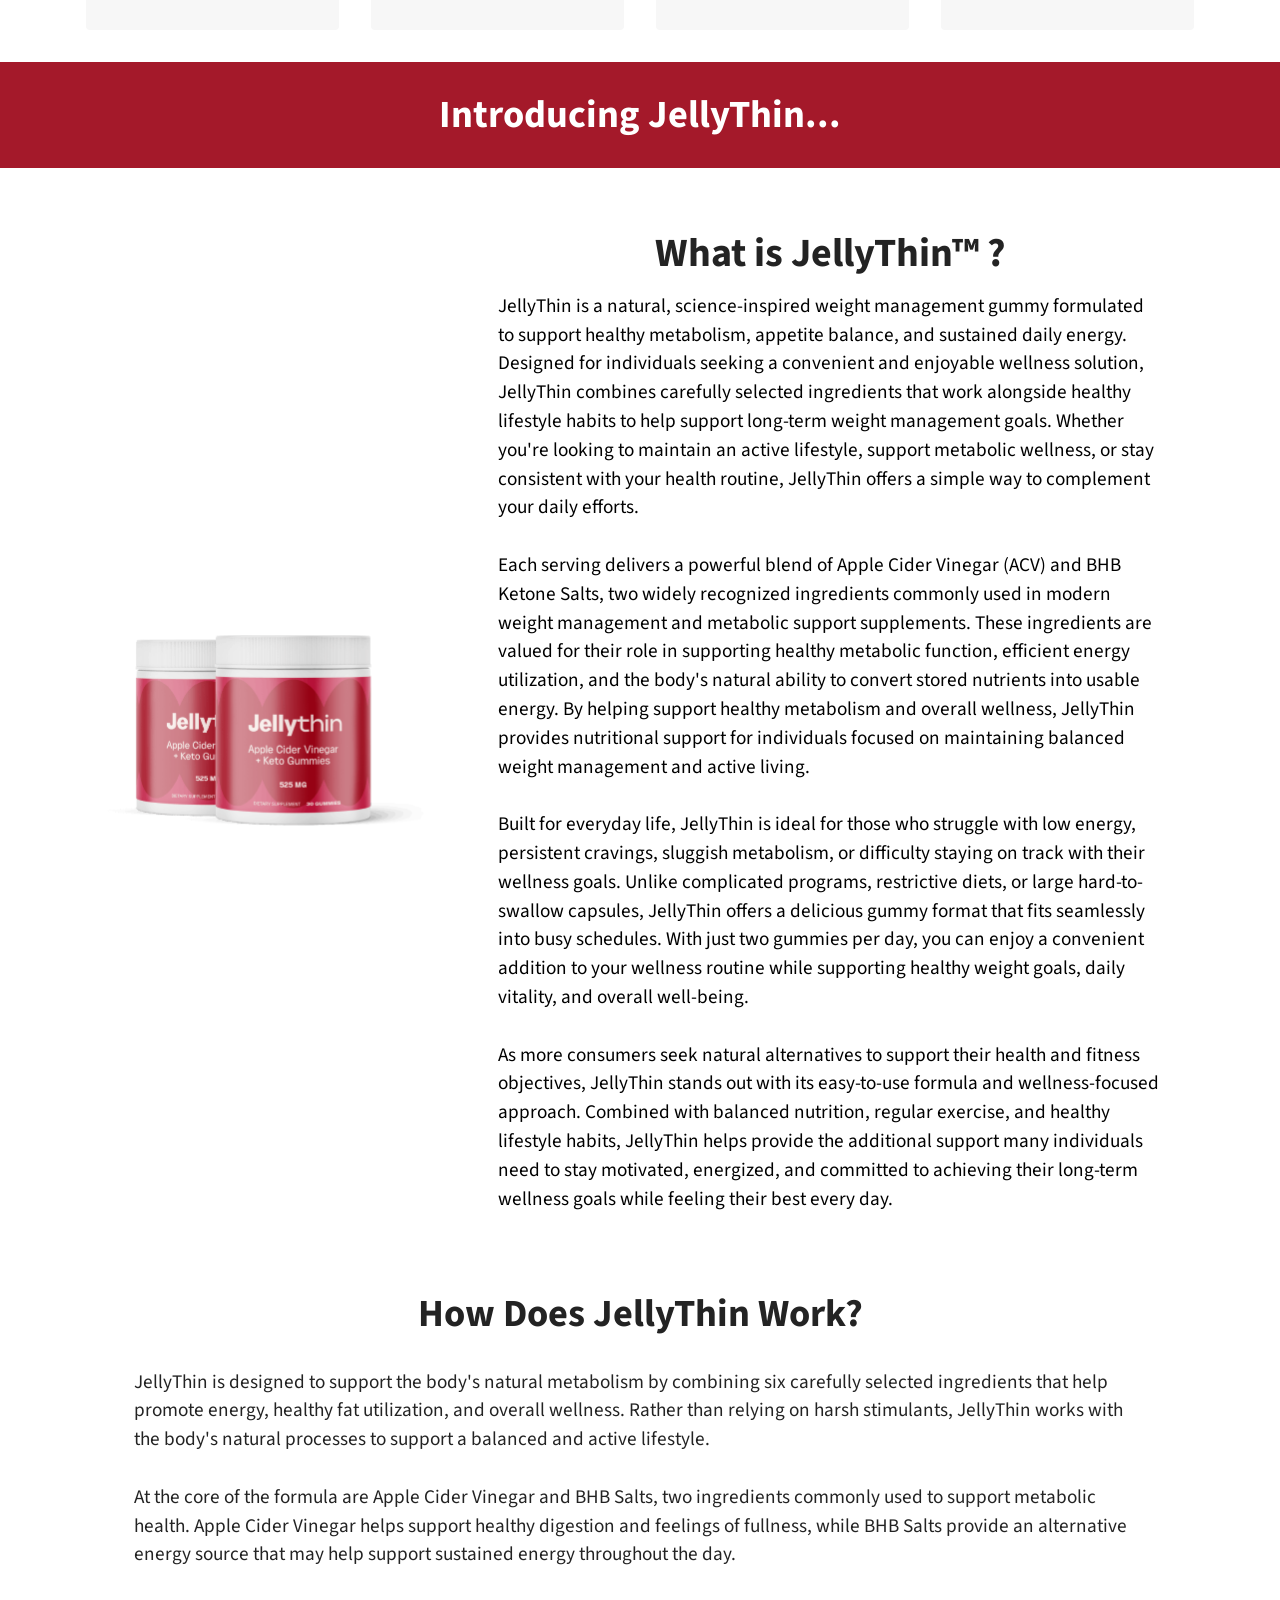
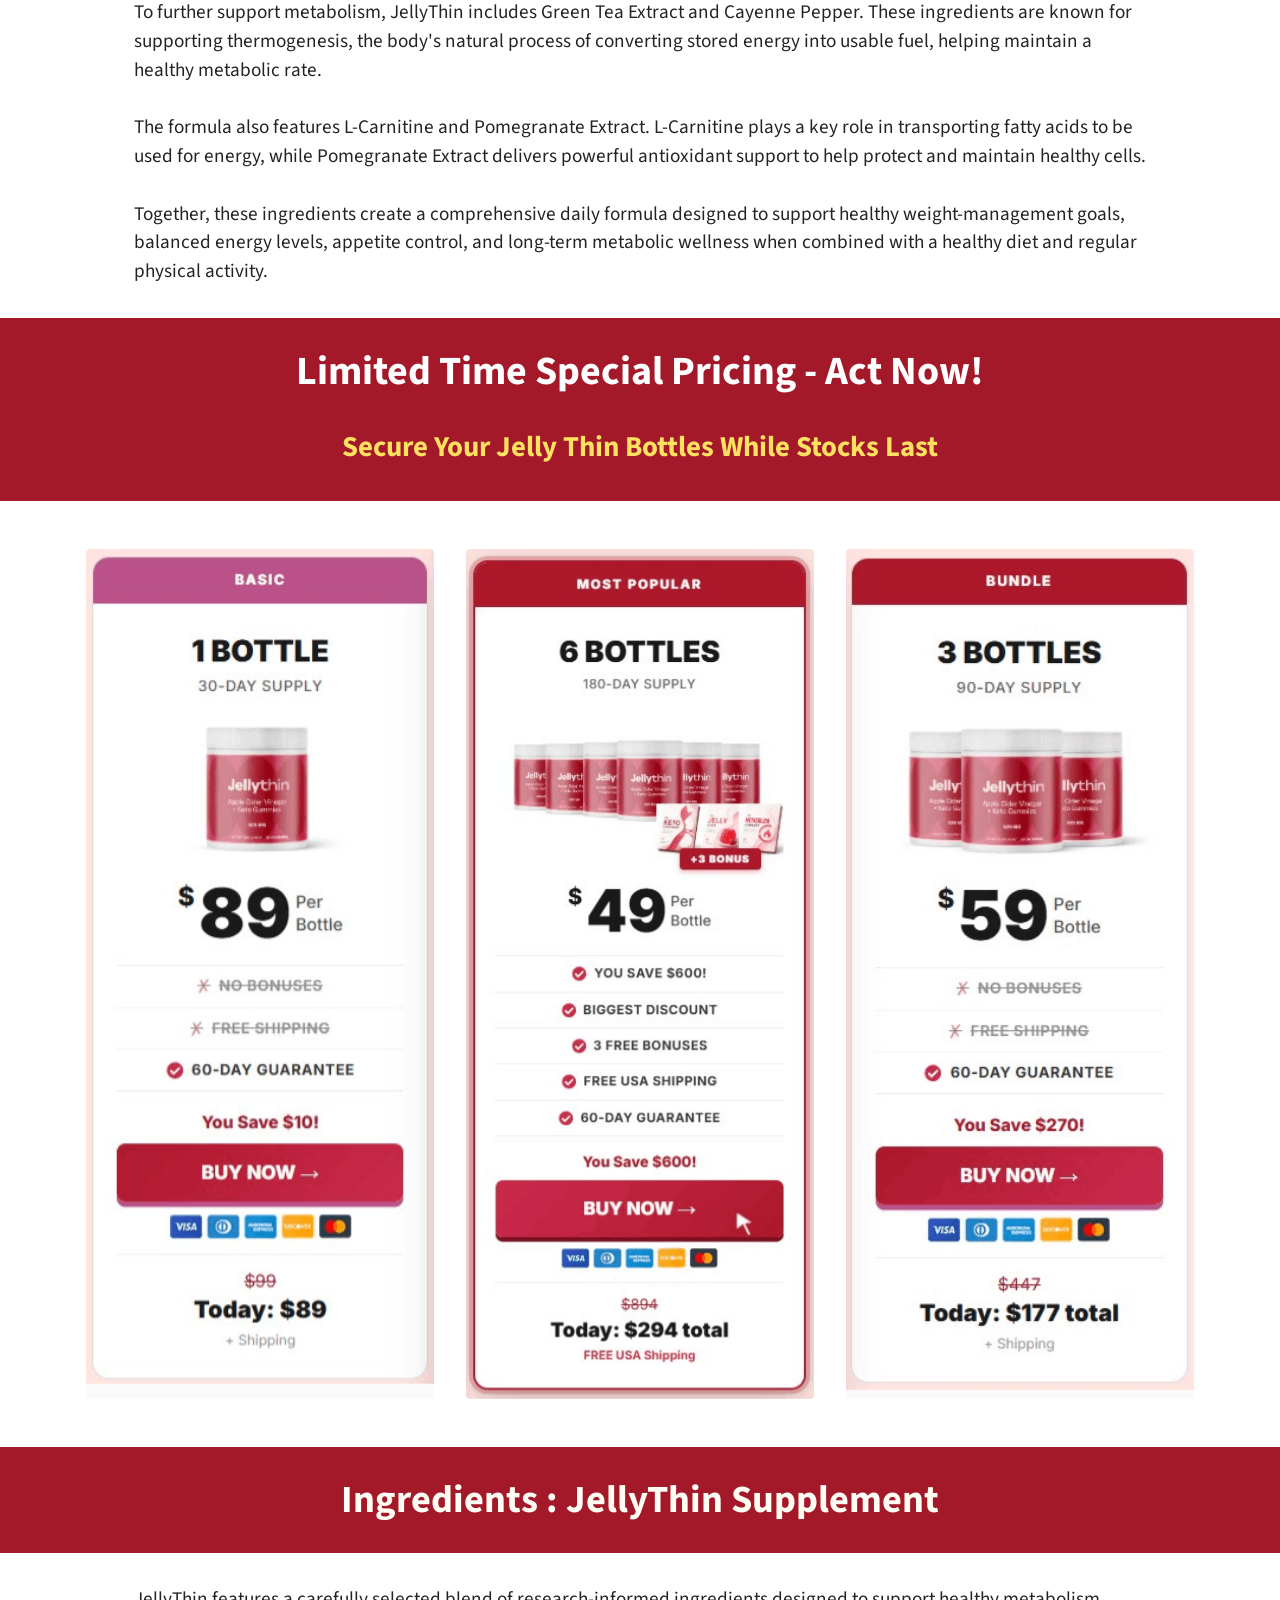
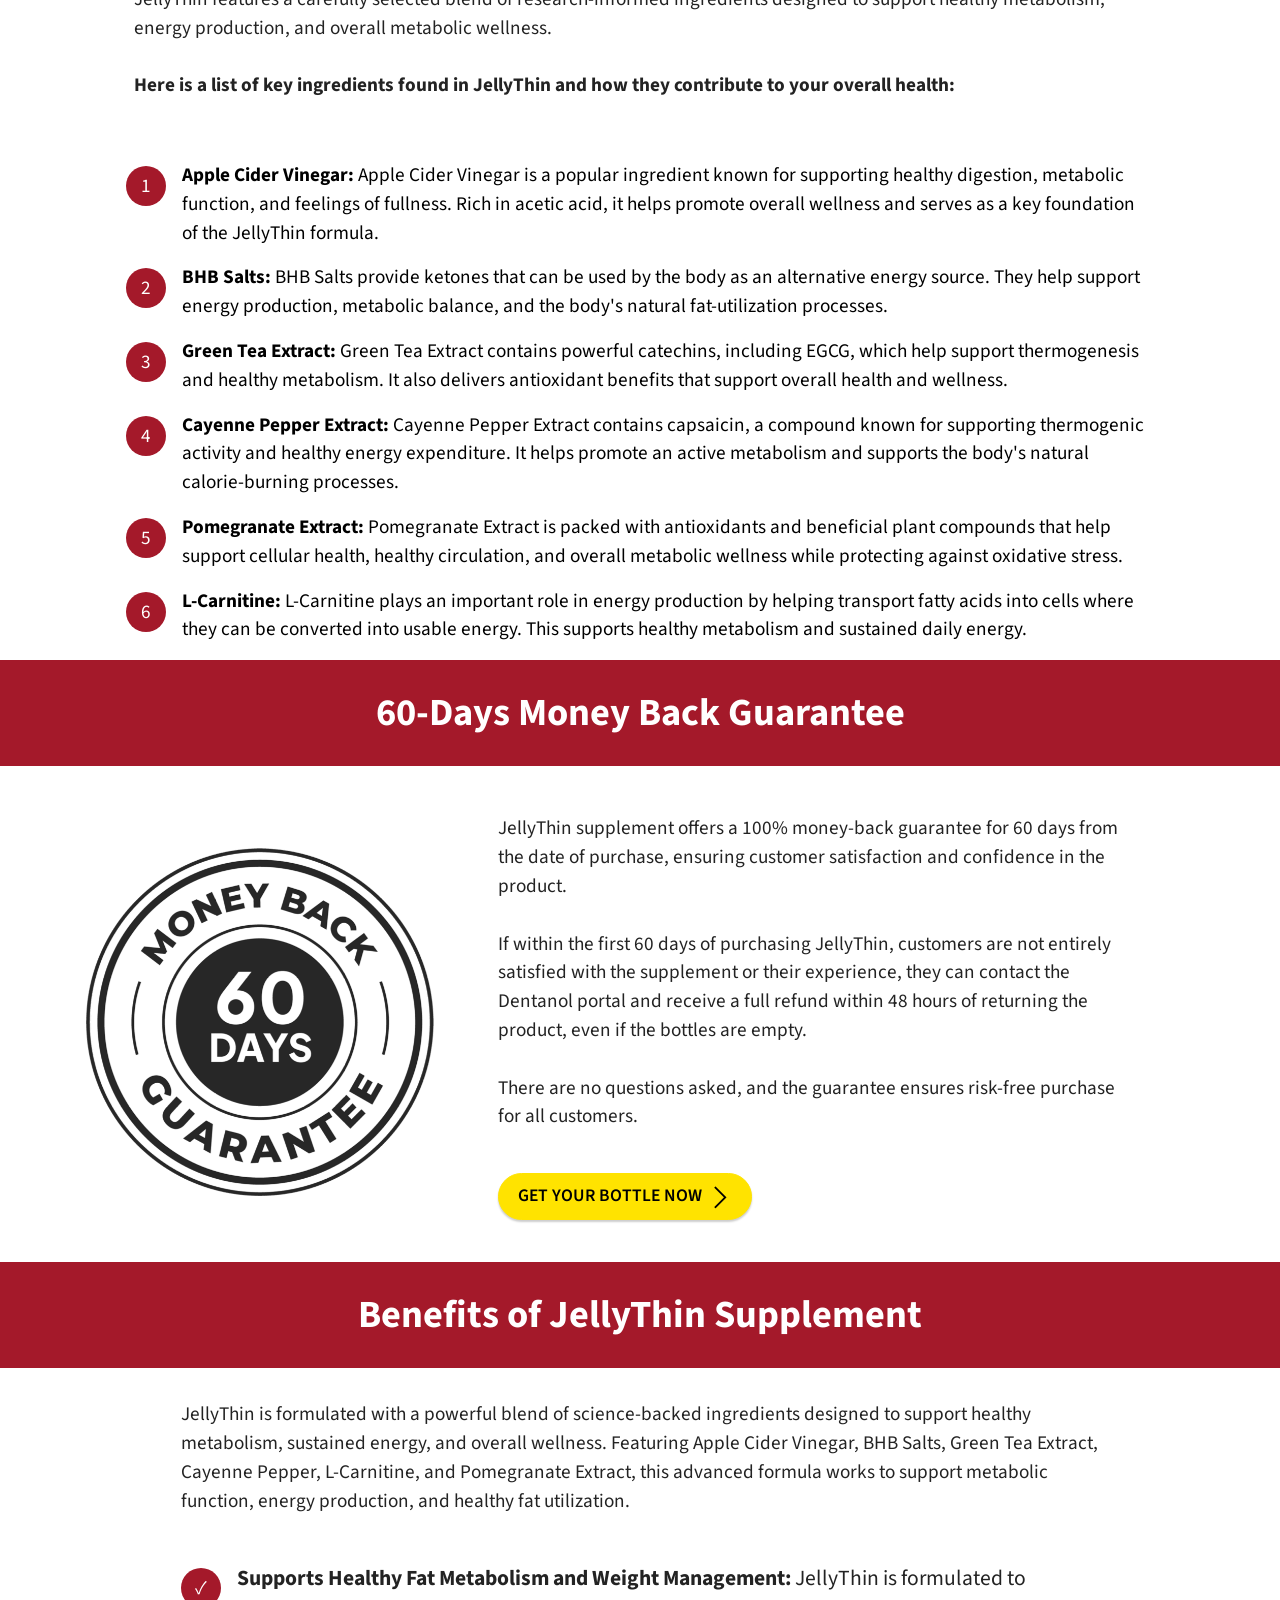
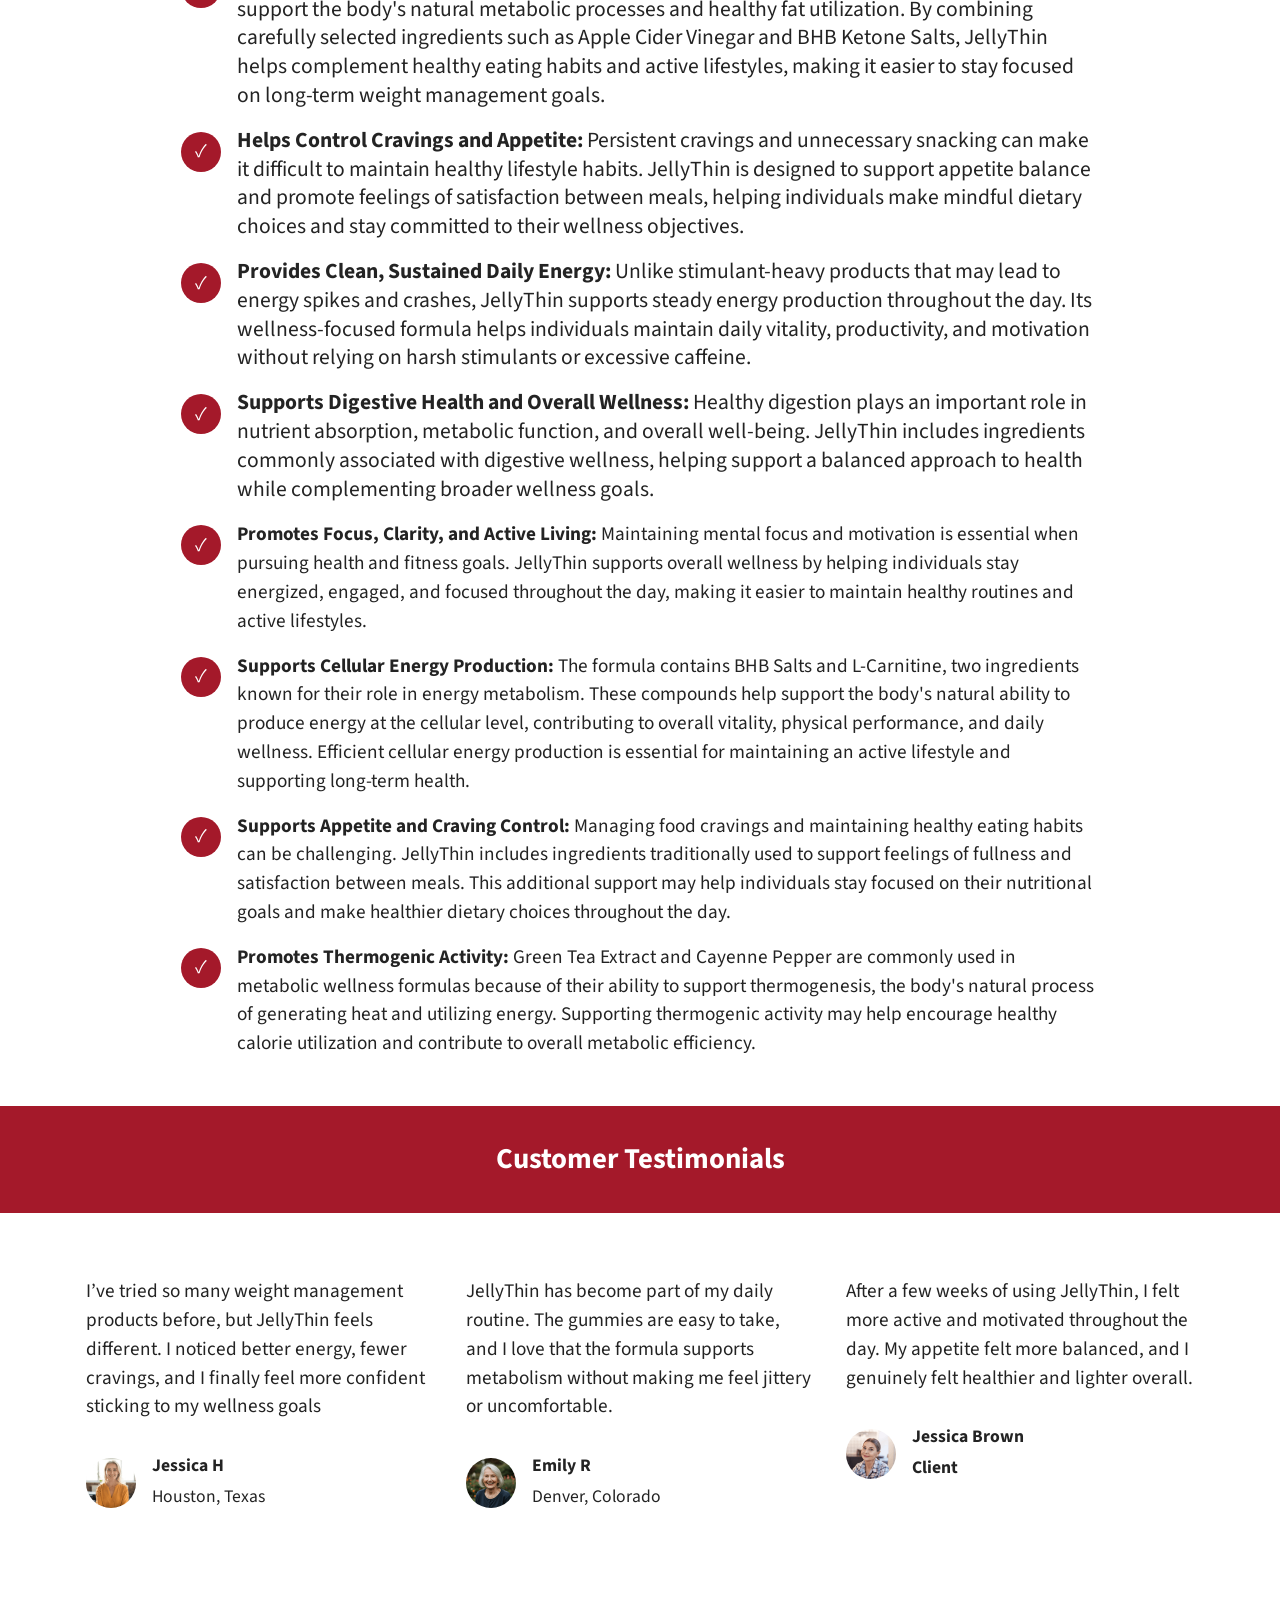
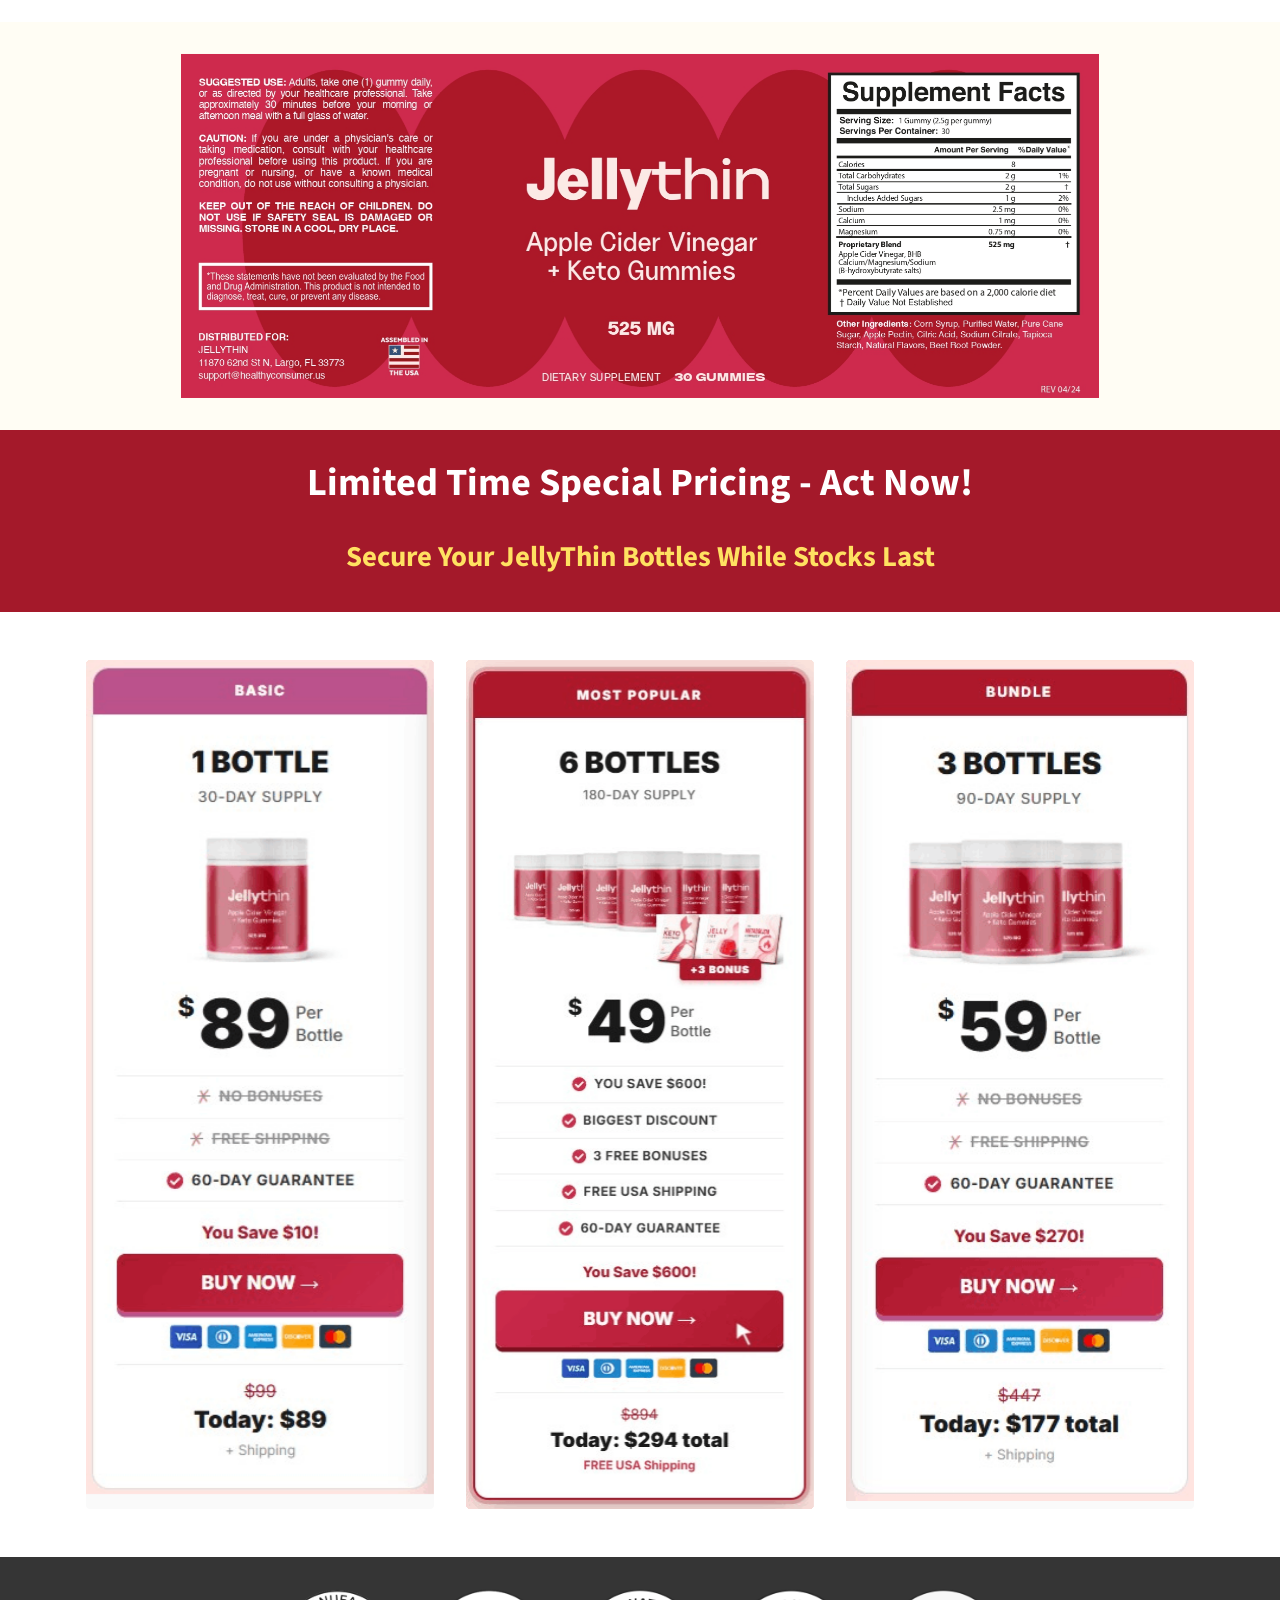
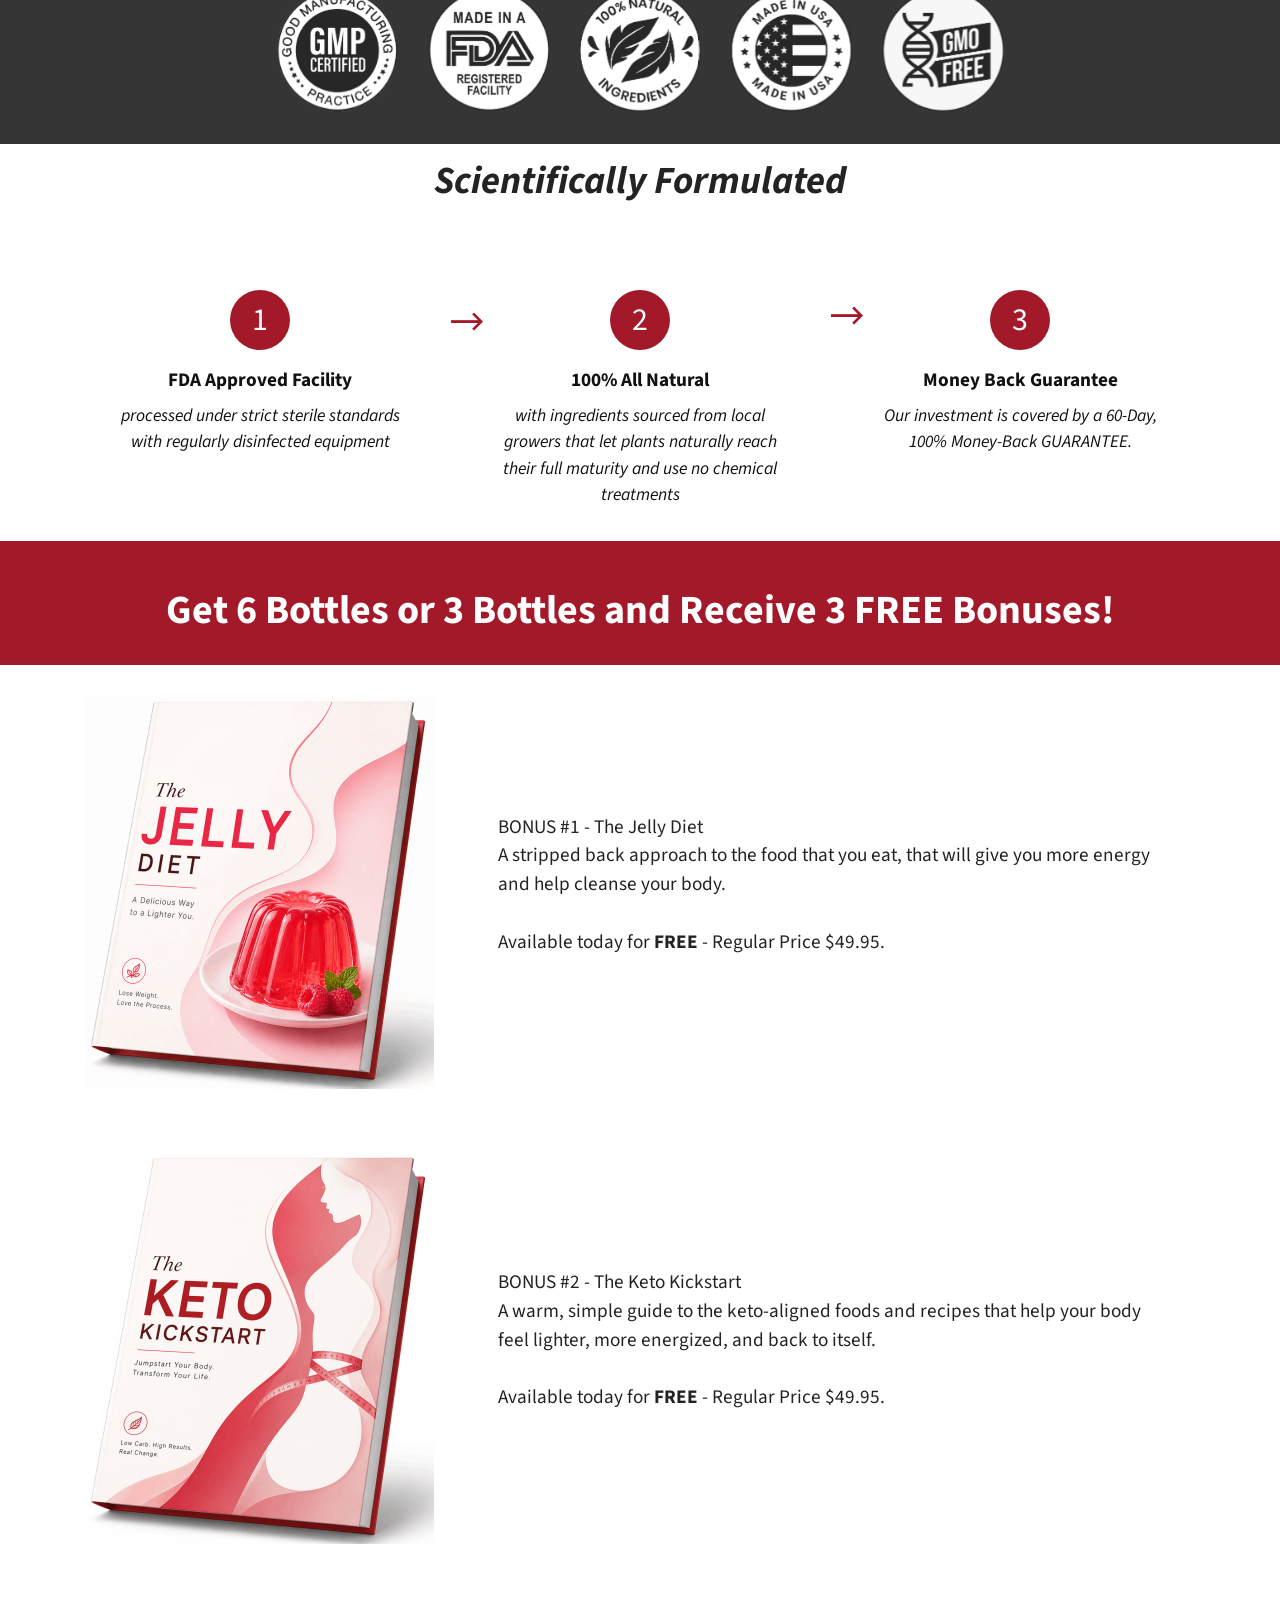
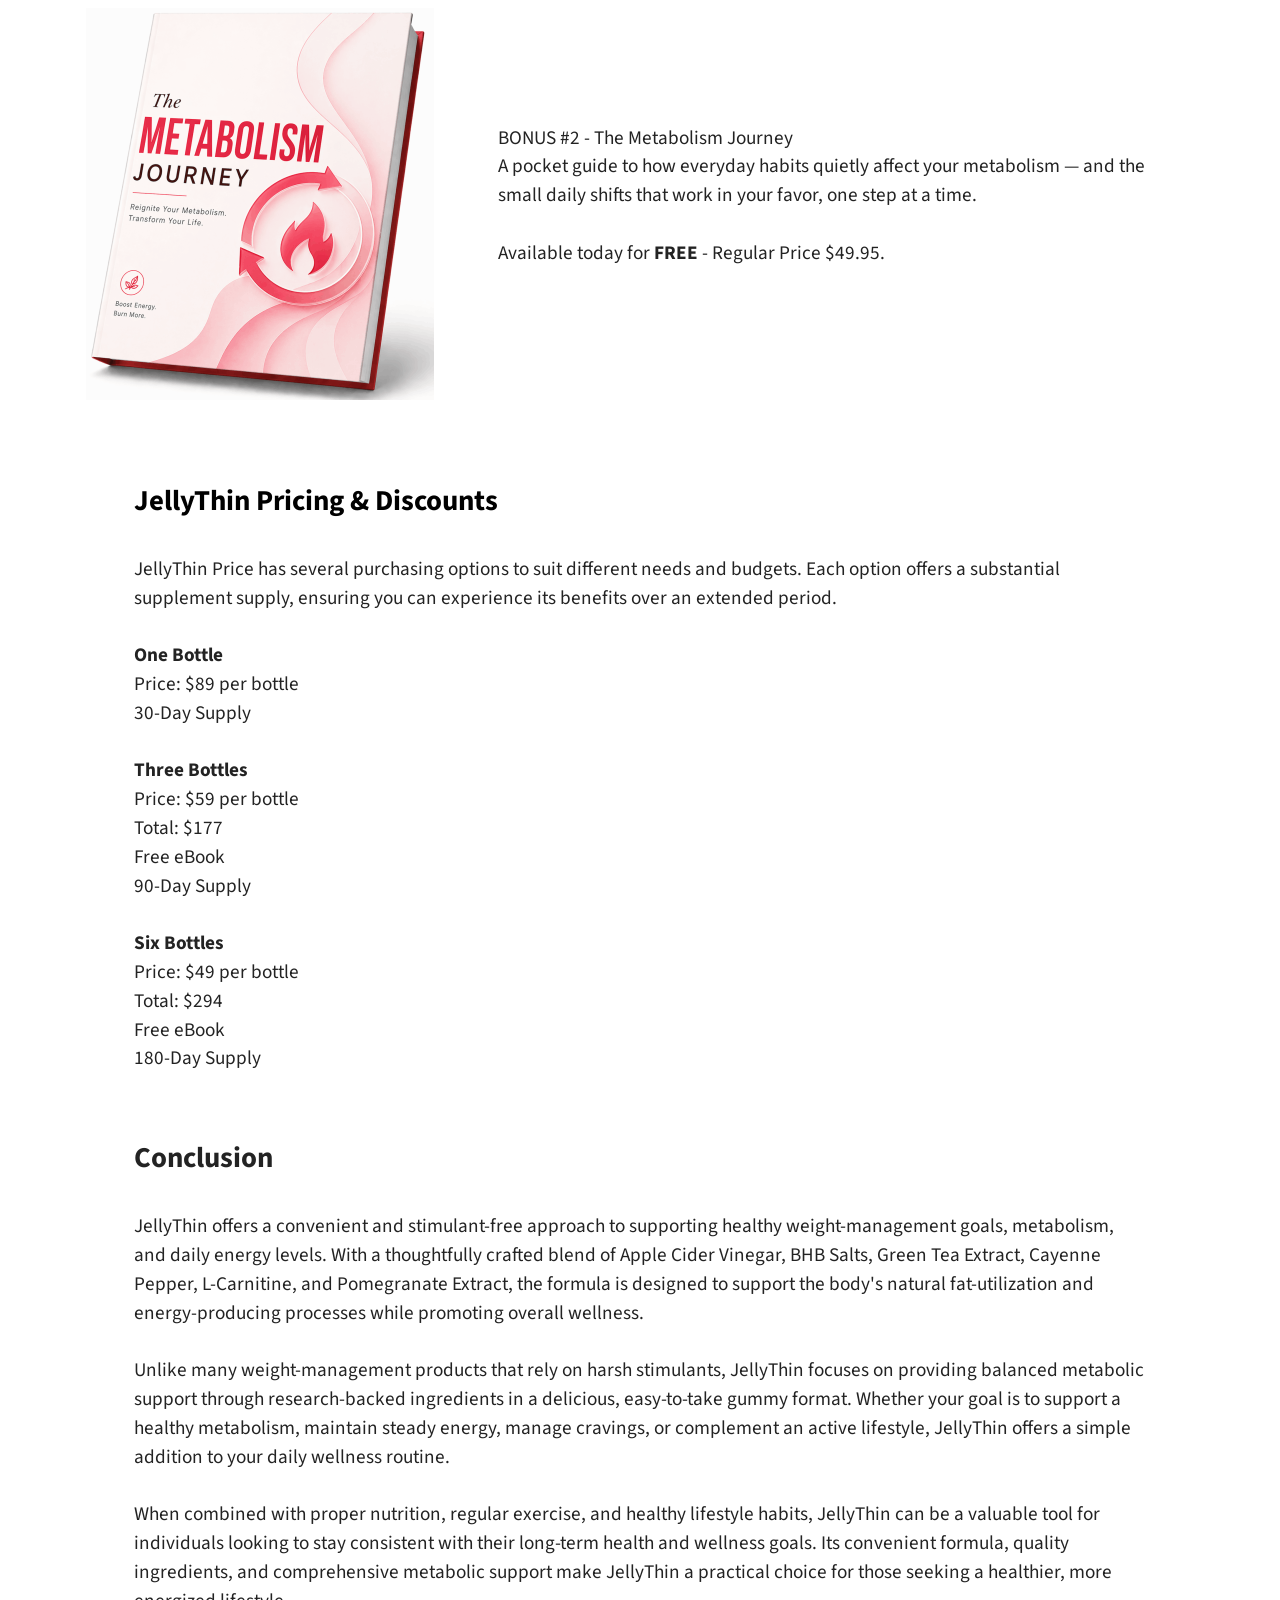
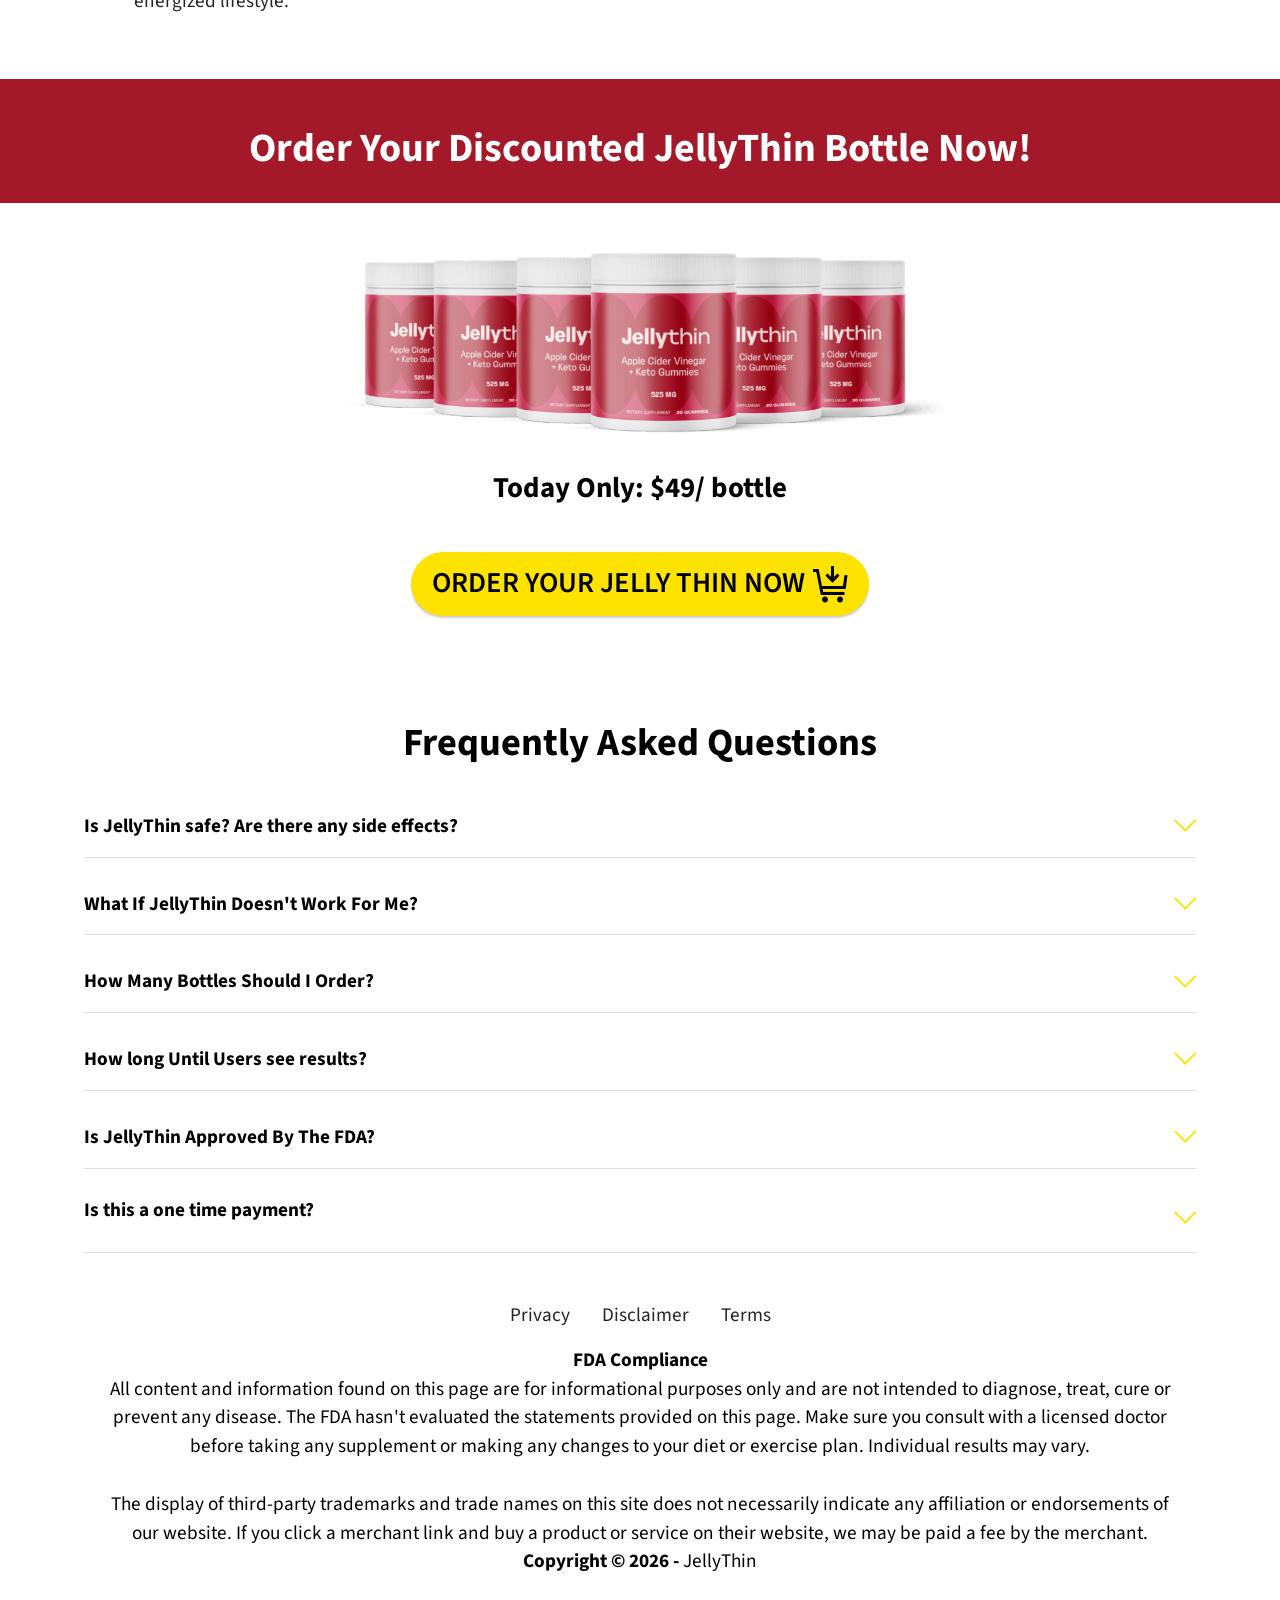
==== commit 154b8dfb: "Update index.html" ====
--- a/index.html
+++ b/index.html
@@ -284,7 +284,7 @@
         <div class="row justify-content-center">
             <div class="title col-md-12 col-lg-12">
                 <h3 class="mbr-section-title mbr-fonts-style align-center mb-4 display-1"><div><strong>Limited Time Special Pricing - Act Now!</strong></div></h3>
-                <h4 class="mbr-section-subtitle align-center mbr-fonts-style mb-4 display-5"><strong>Secure Your Burn TIde Bottles While Stocks Last</strong></h4>
+                <h4 class="mbr-section-subtitle align-center mbr-fonts-style mb-4 display-5"><strong>Secure Your Jelly Thin Bottles While Stocks Last</strong></h4>
                 
             </div>
         </div>
@@ -895,7 +895,7 @@
             <div class="title col-md-12 col-lg-10">
                 <h3 class="mbr-section-title mbr-fonts-style align-center mb-4 display-5"><strong>Today Only: $49/ bottle</strong></h3>
                 
-                <div class="mbr-section-btn align-center"><a class="btn btn-primary display-5" href="https://jellythin.com/funnelb3/af1/?aff_id=16686"><span class="mobi-mbri mobi-mbri-cart-add mbr-iconfont mbr-iconfont-btn"></span> ORDER YOUR BURNTIDE NOW</a></div>
+                <div class="mbr-section-btn align-center"><a class="btn btn-primary display-5" href="https://jellythin.com/funnelb3/af1/?aff_id=16686"><span class="mobi-mbri mobi-mbri-cart-add mbr-iconfont mbr-iconfont-btn"></span> ORDER YOUR JELLY THIN NOW</a></div>
             </div>
         </div>
     </div>
@@ -1034,4 +1034,4 @@
  <div id="scrollToTop" class="scrollToTop mbr-arrow-up"><a style="text-align: center;"><i class="mbr-arrow-up-icon mbr-arrow-up-icon-cm cm-icon cm-icon-smallarrow-up"></i></a></div>
     <input name="animation" type="hidden">
   </body>
-</html>+</html>
